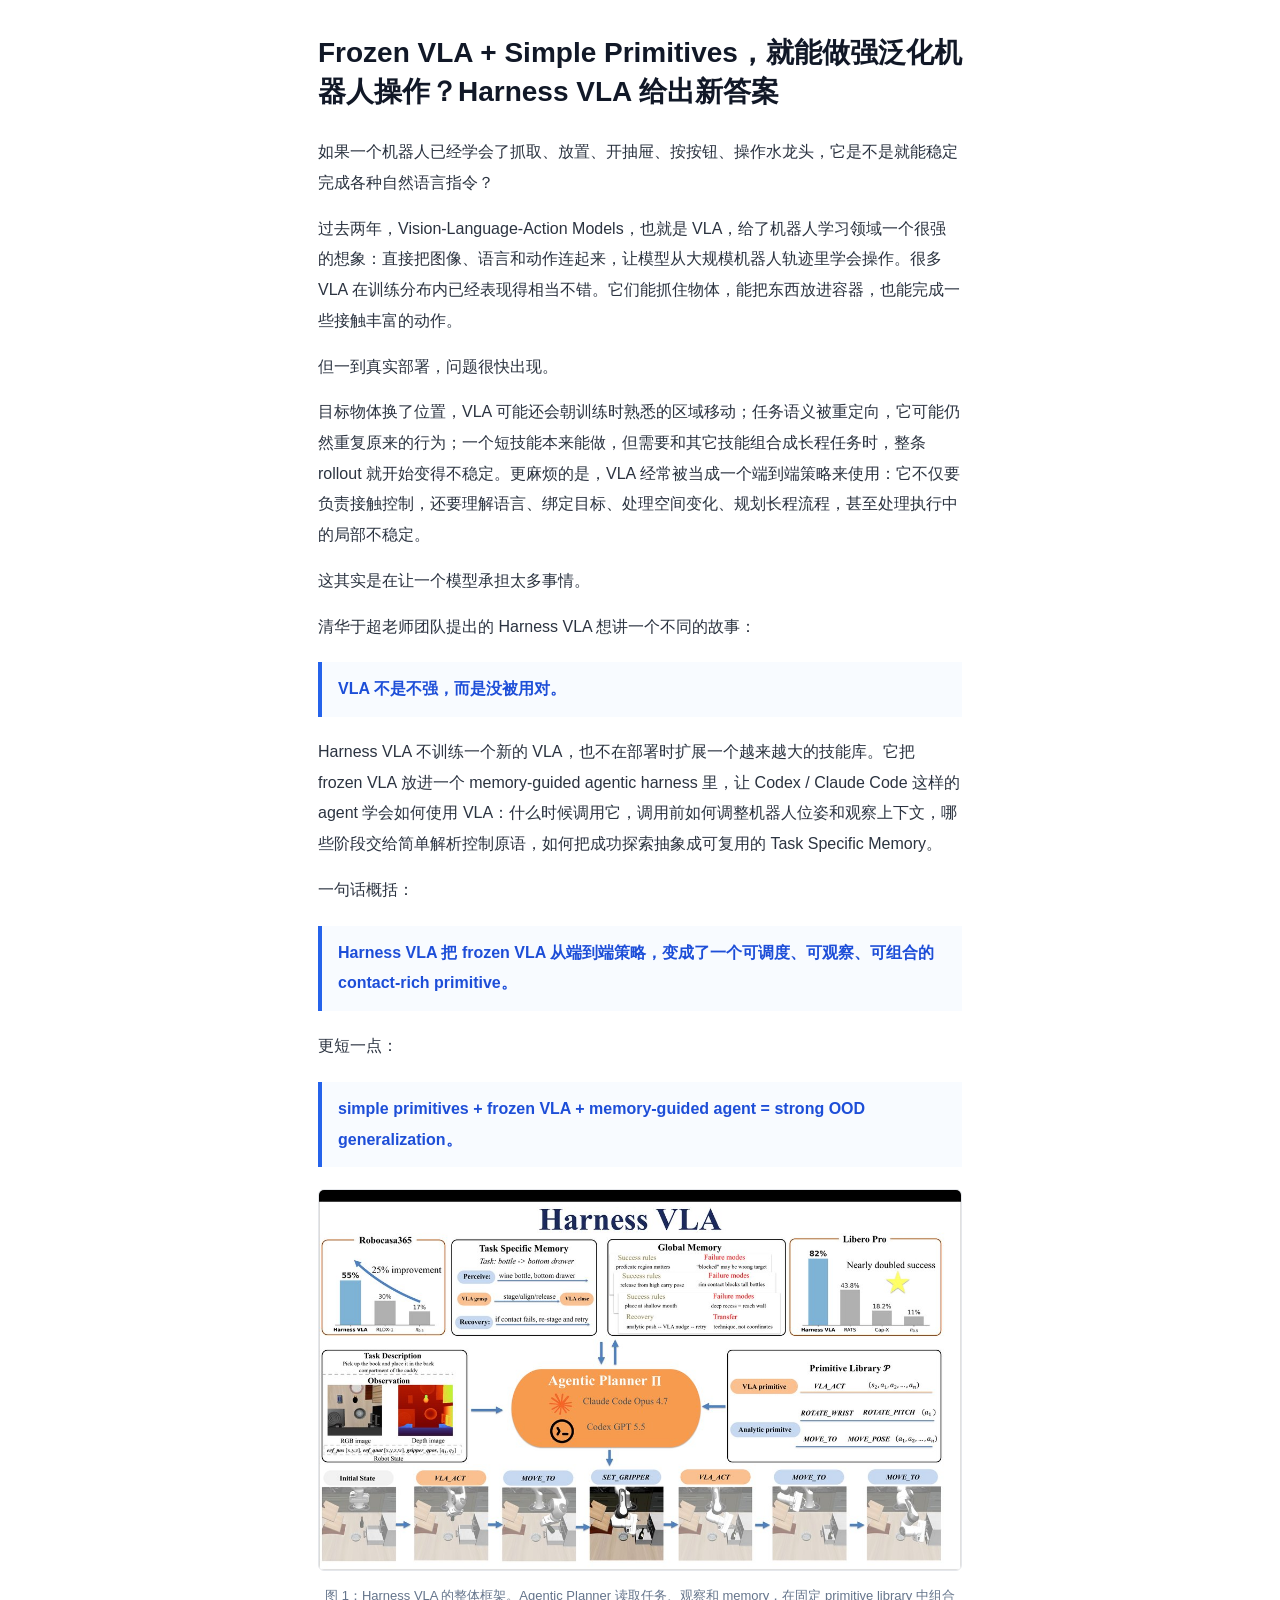
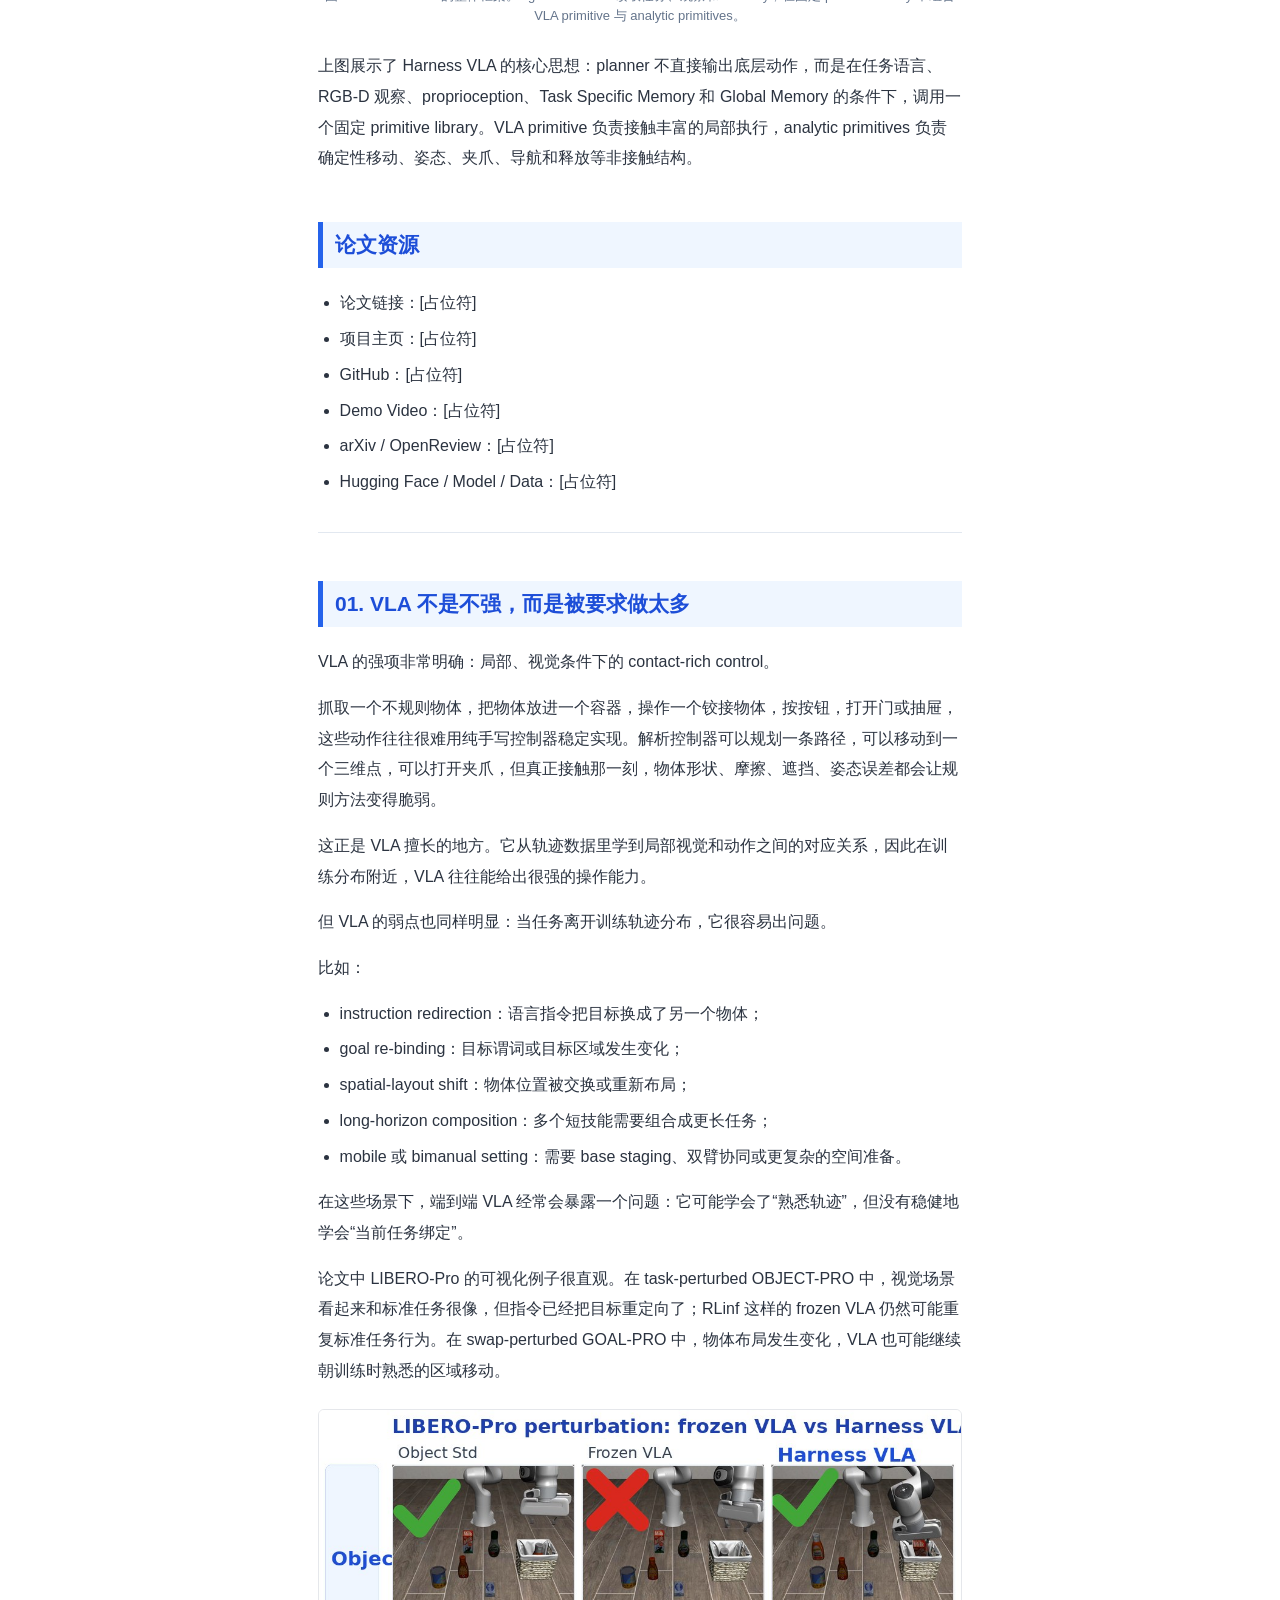
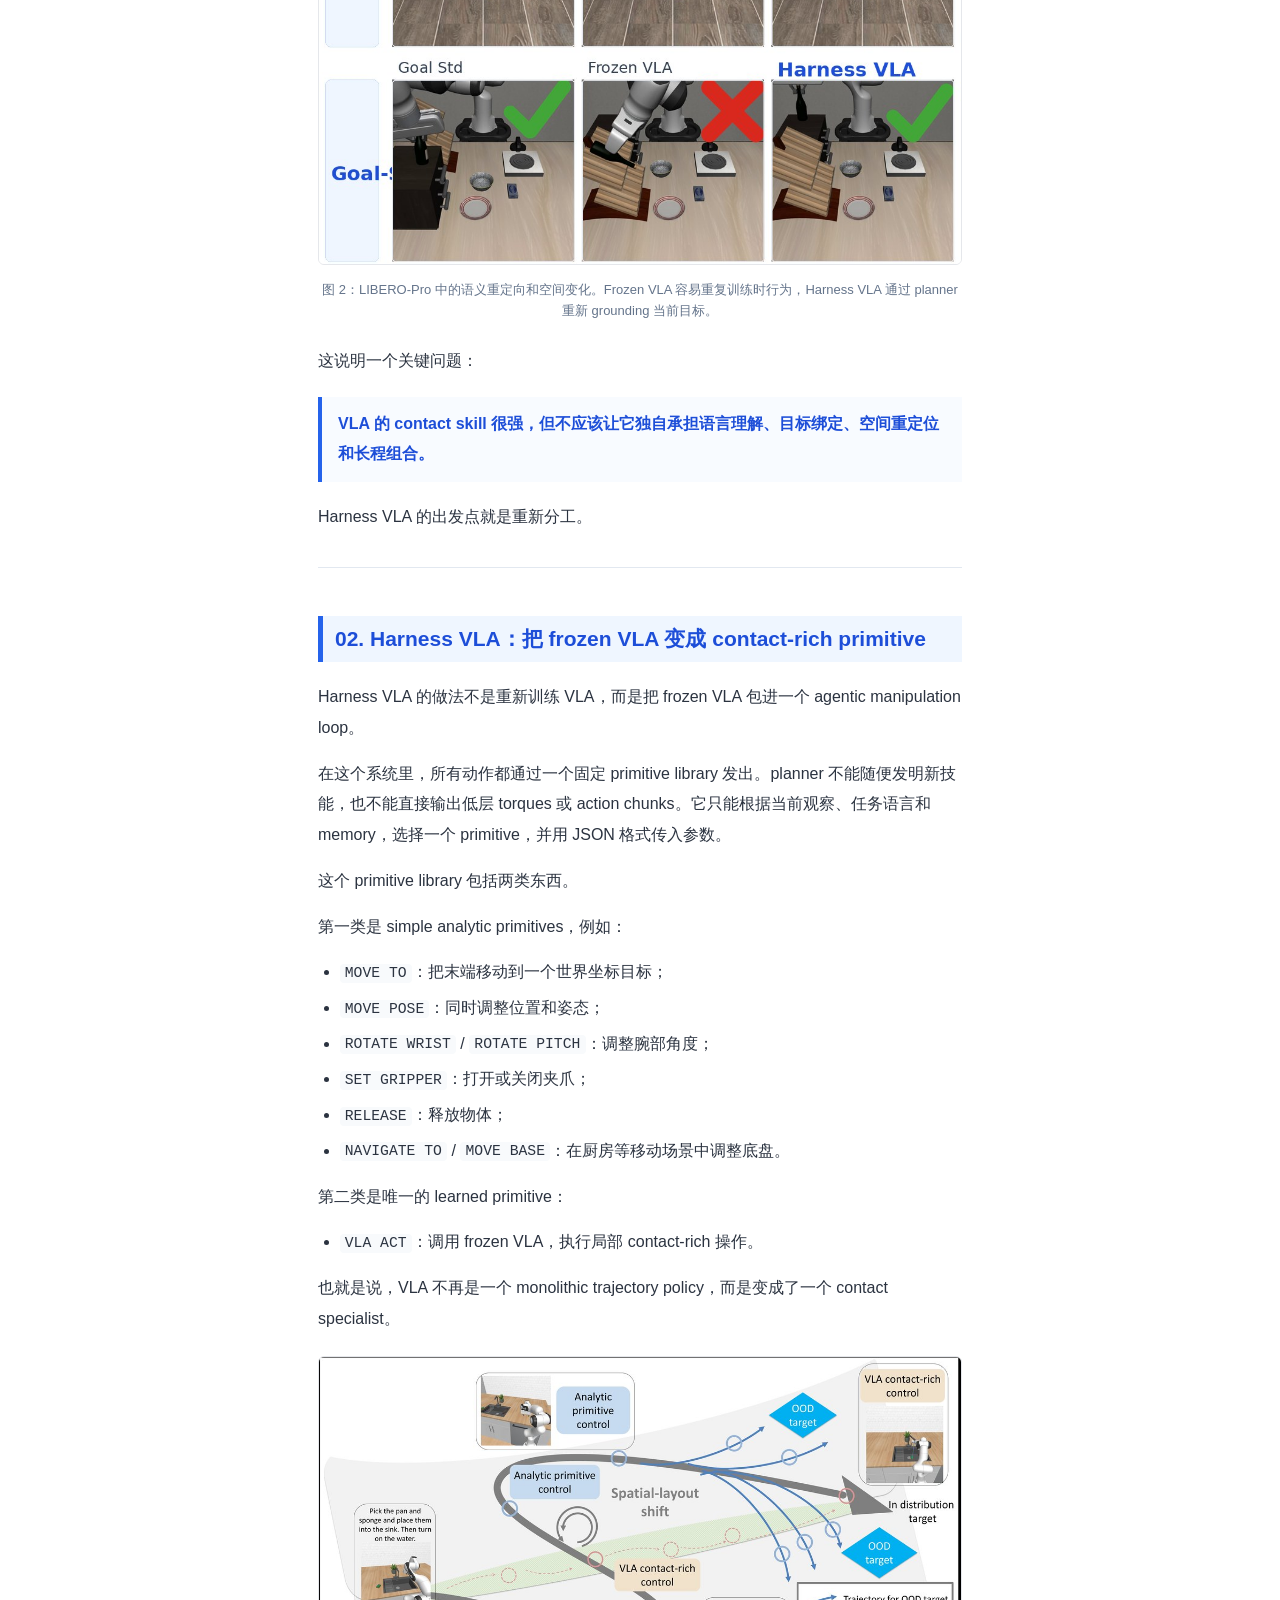
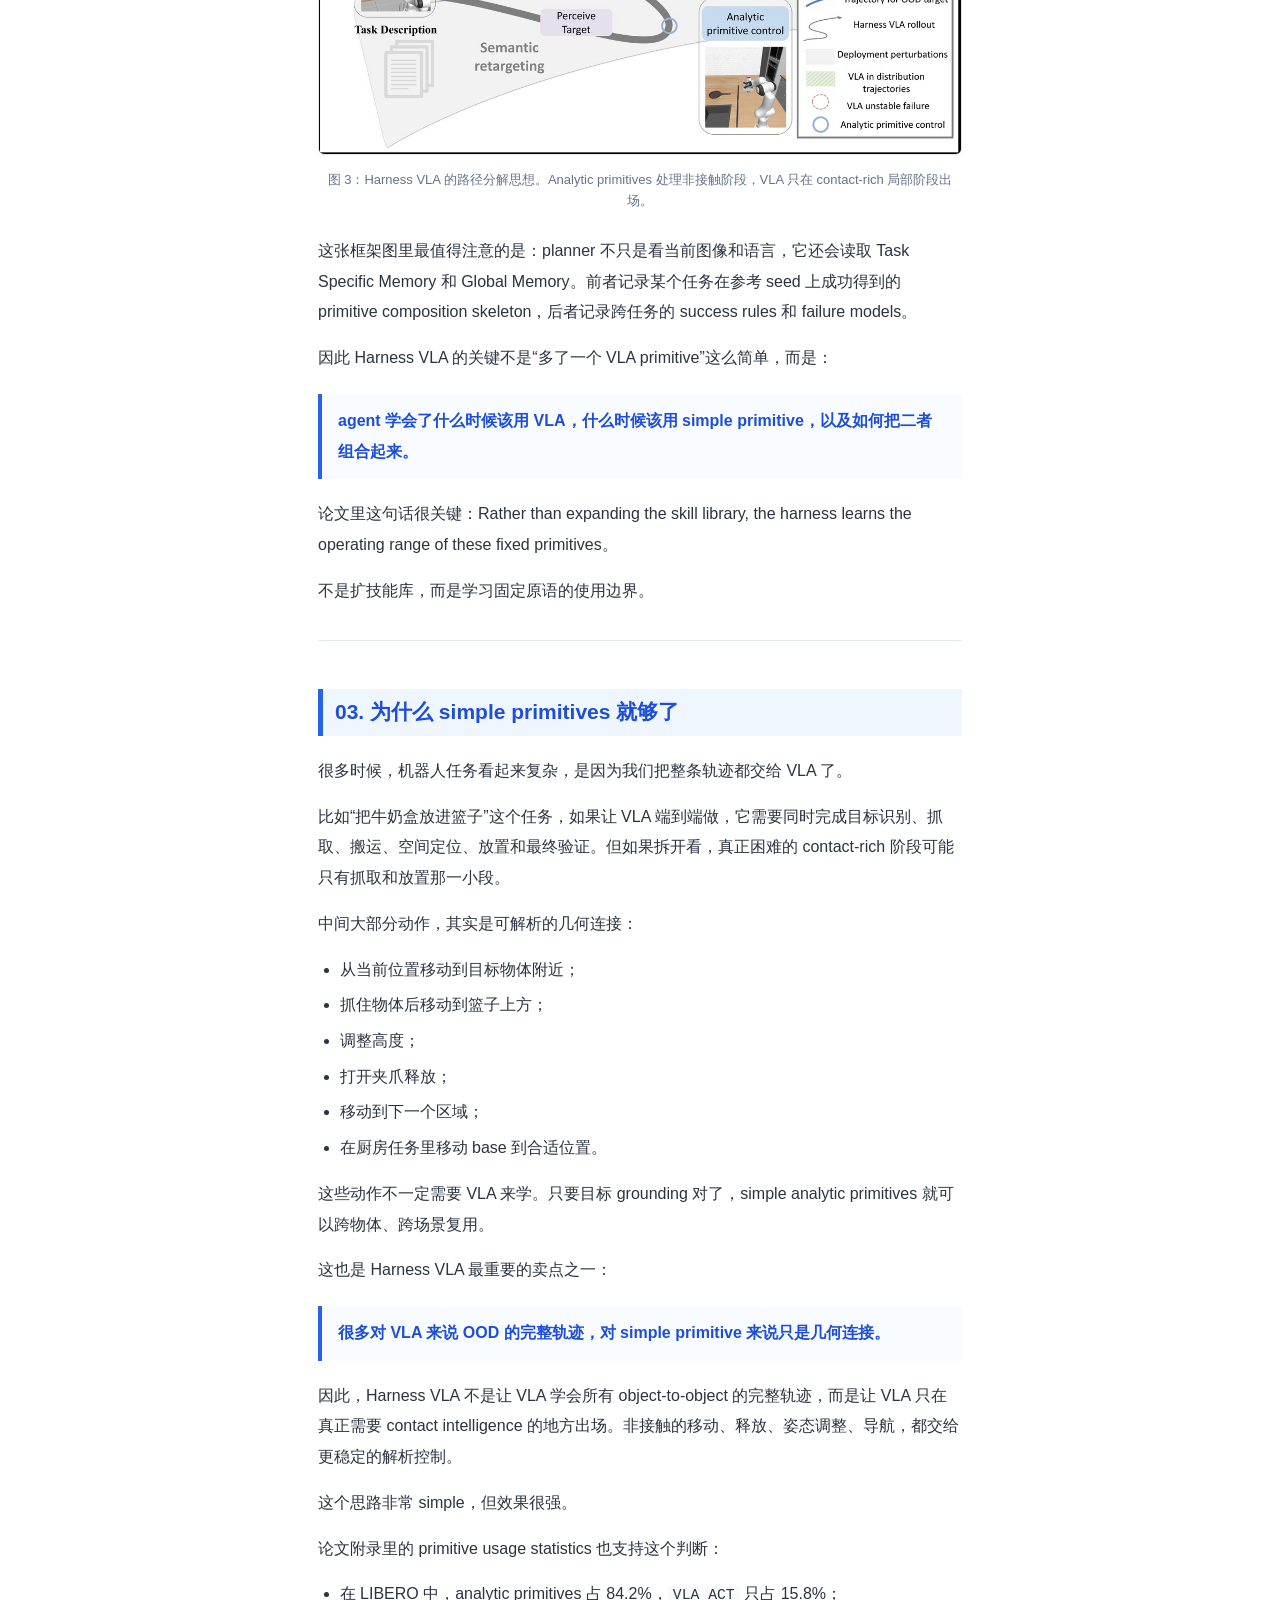
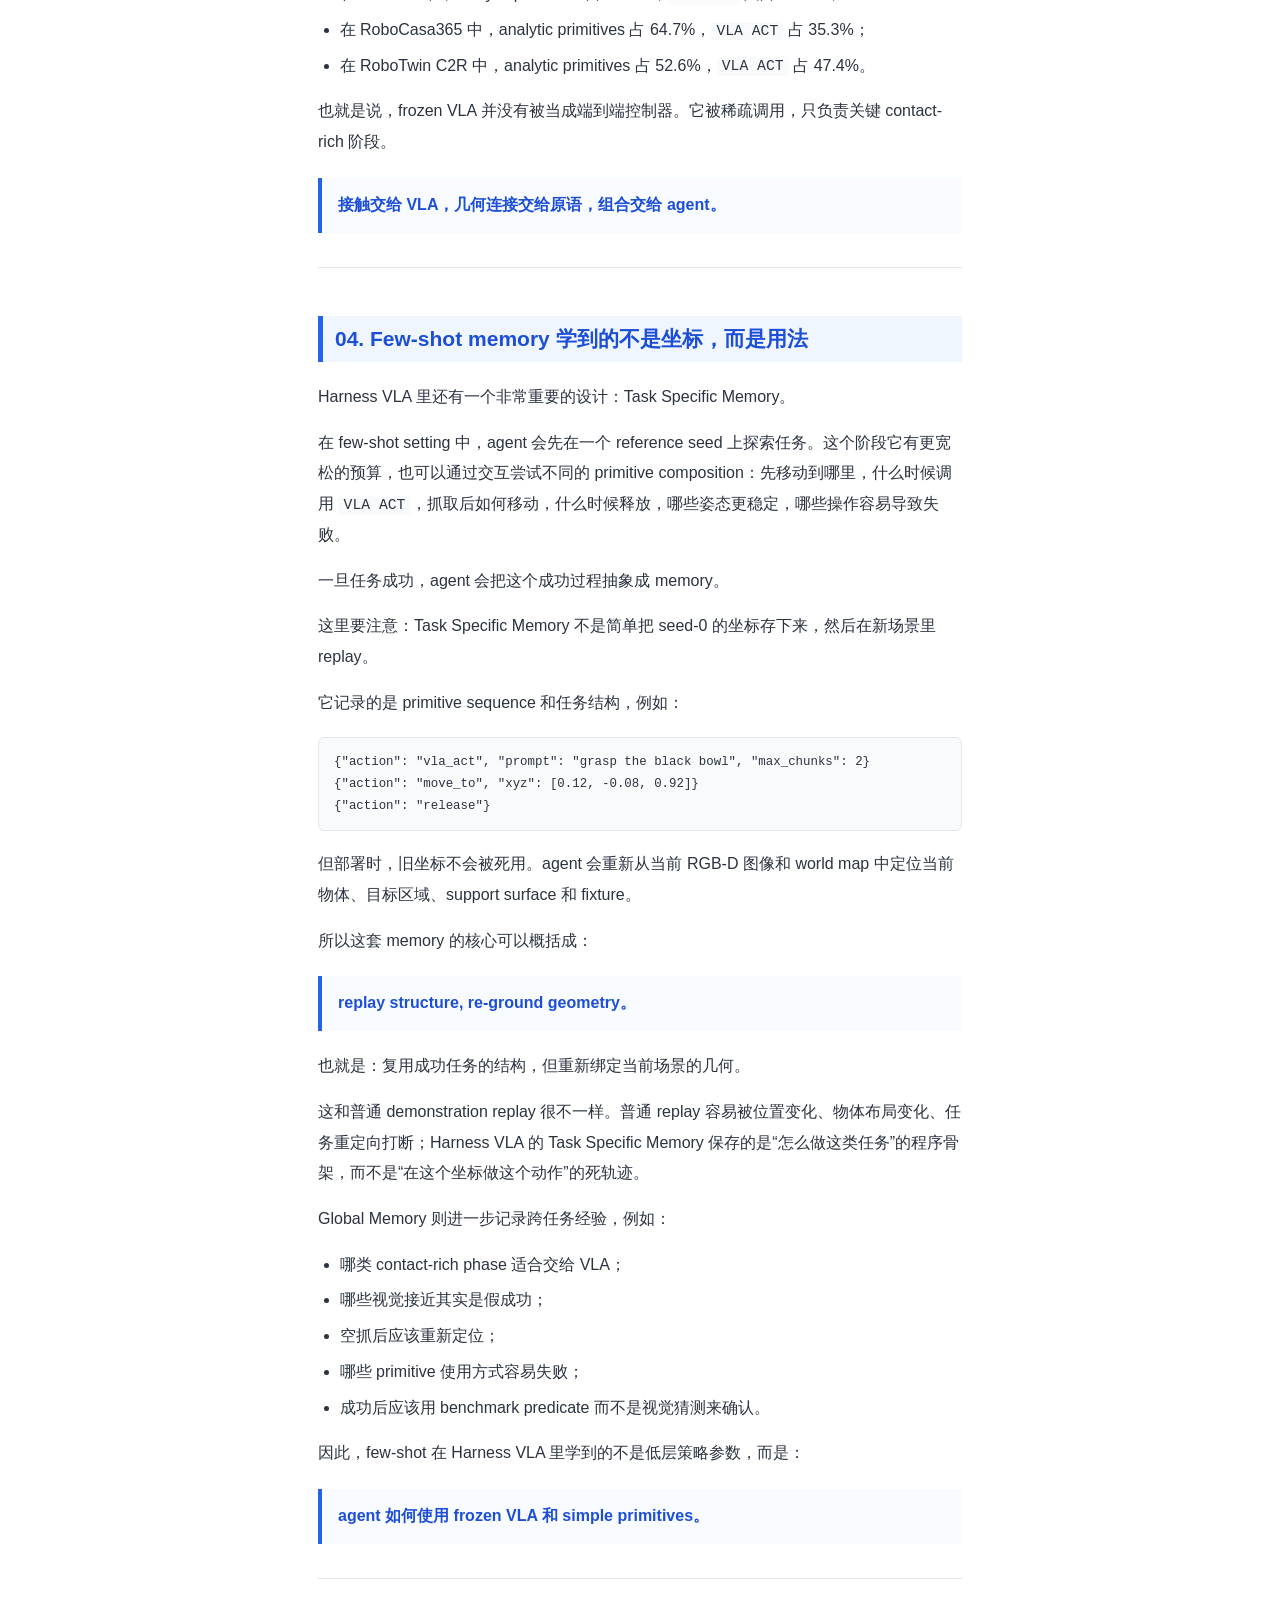
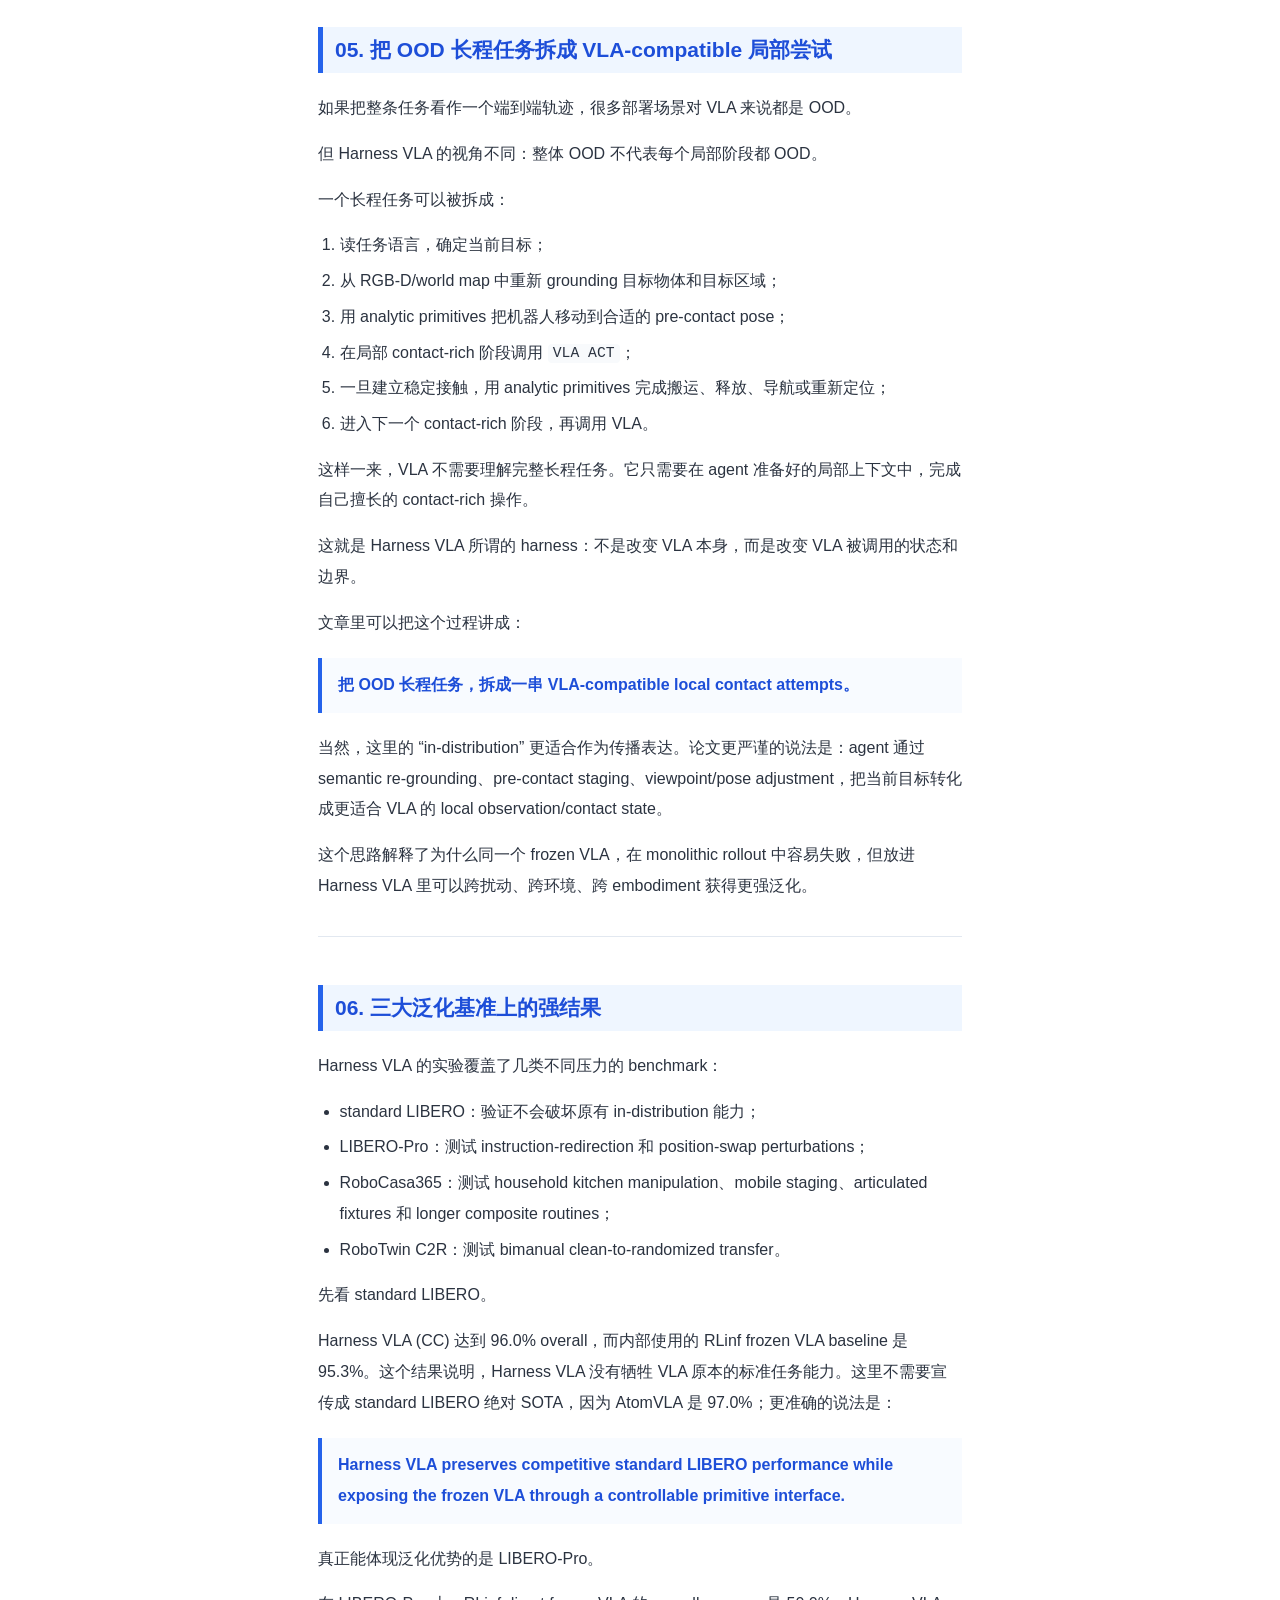
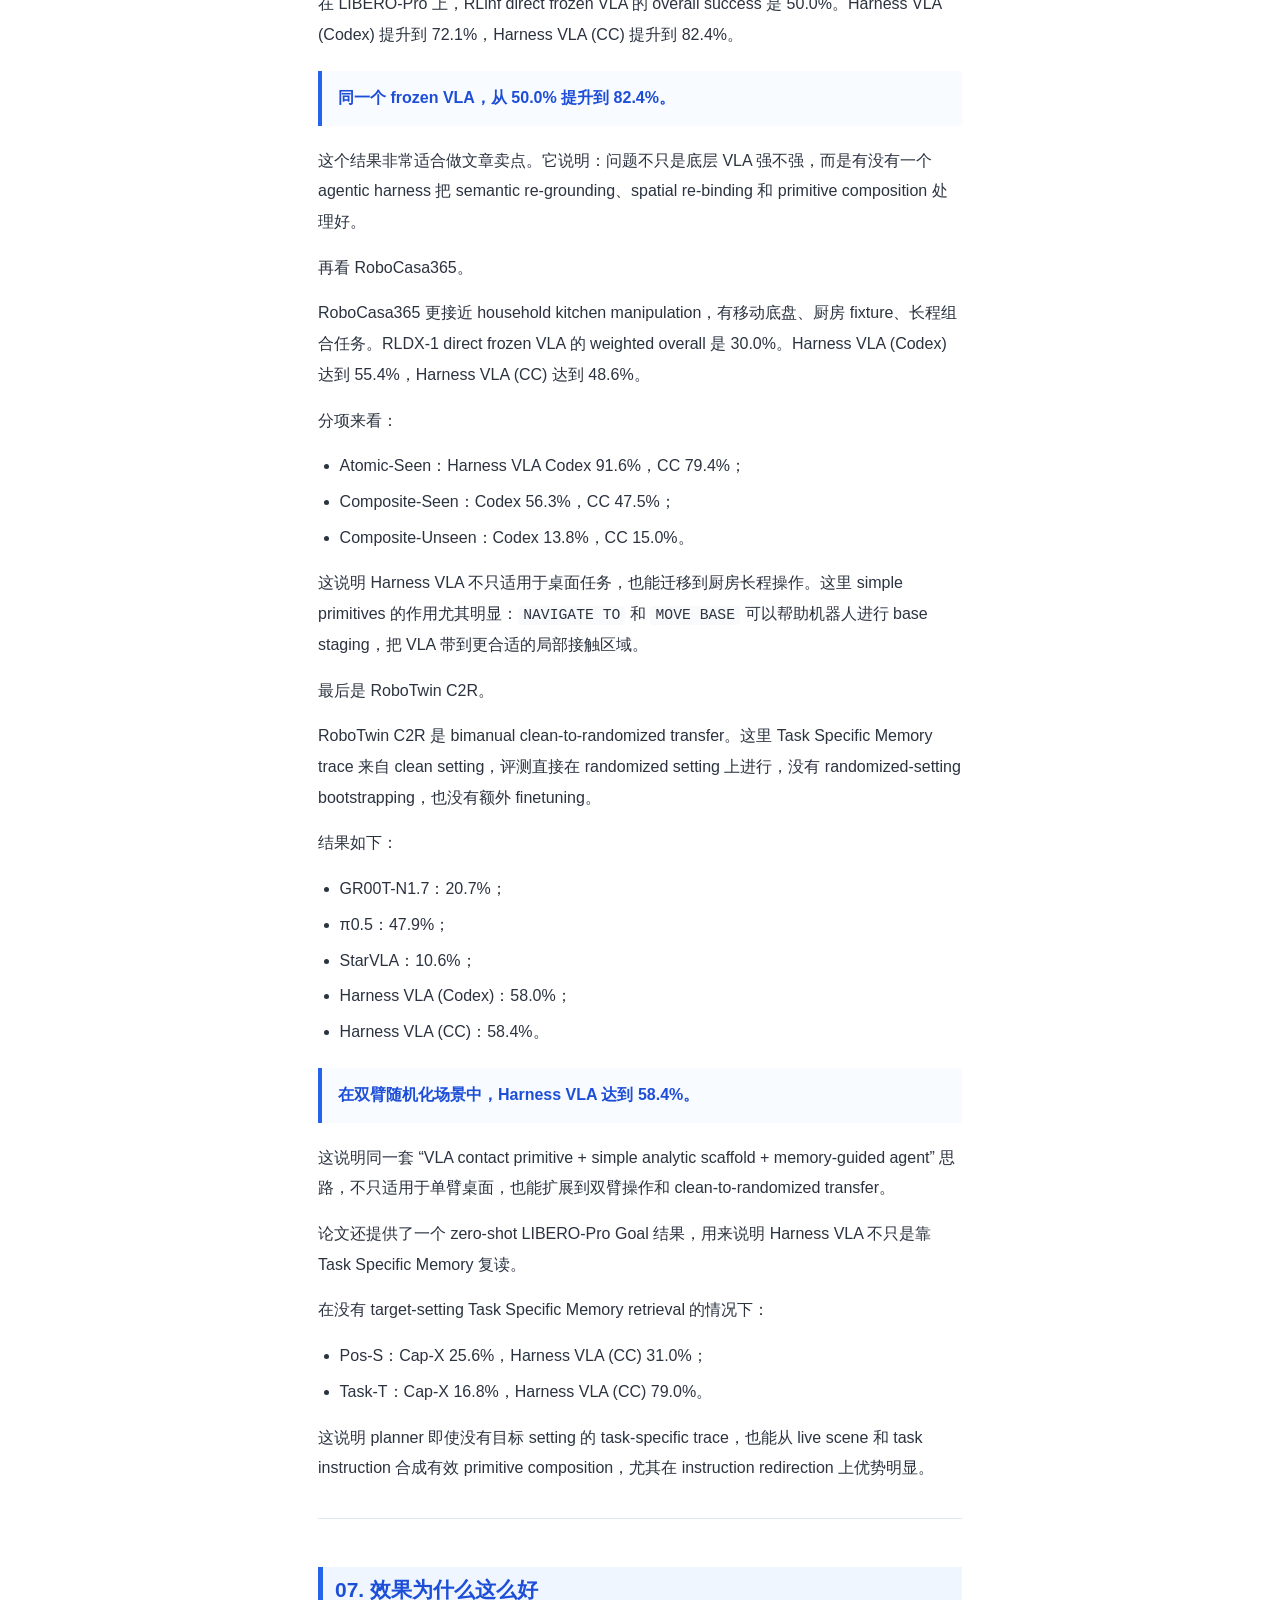
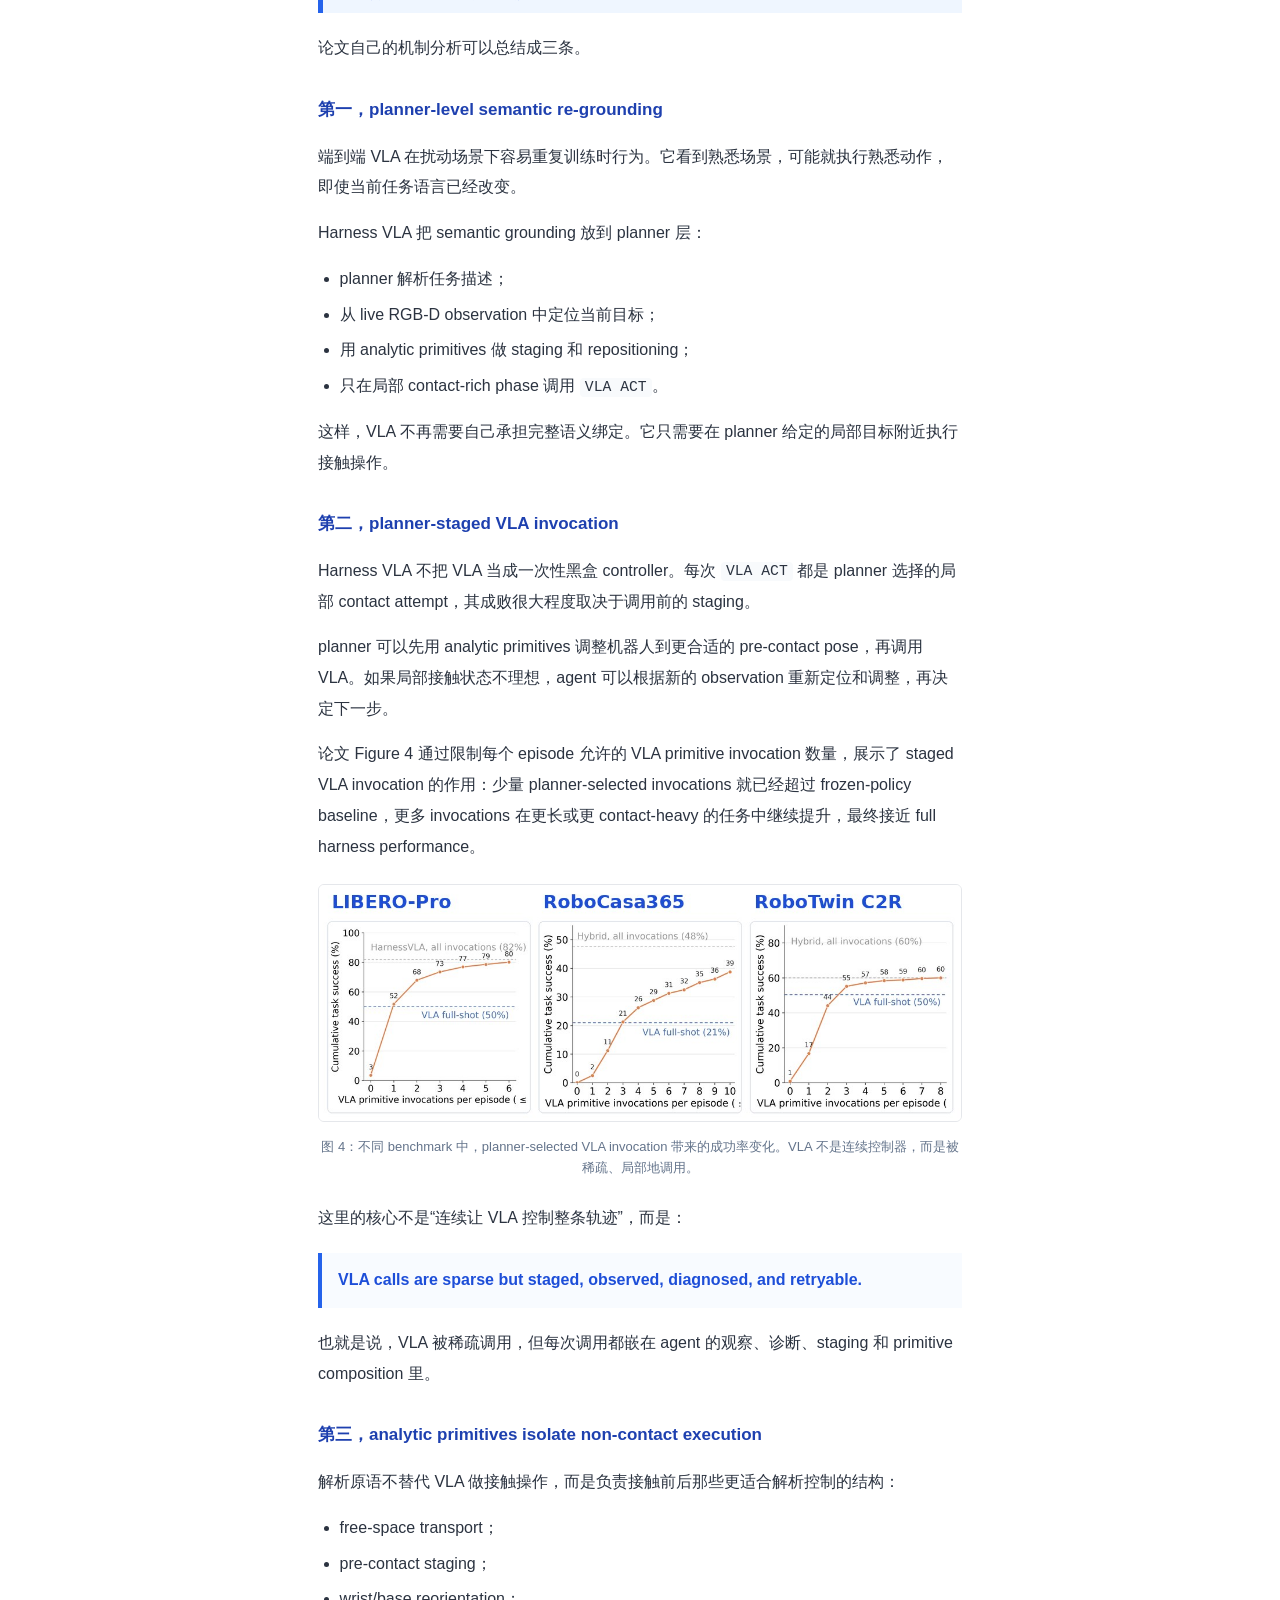
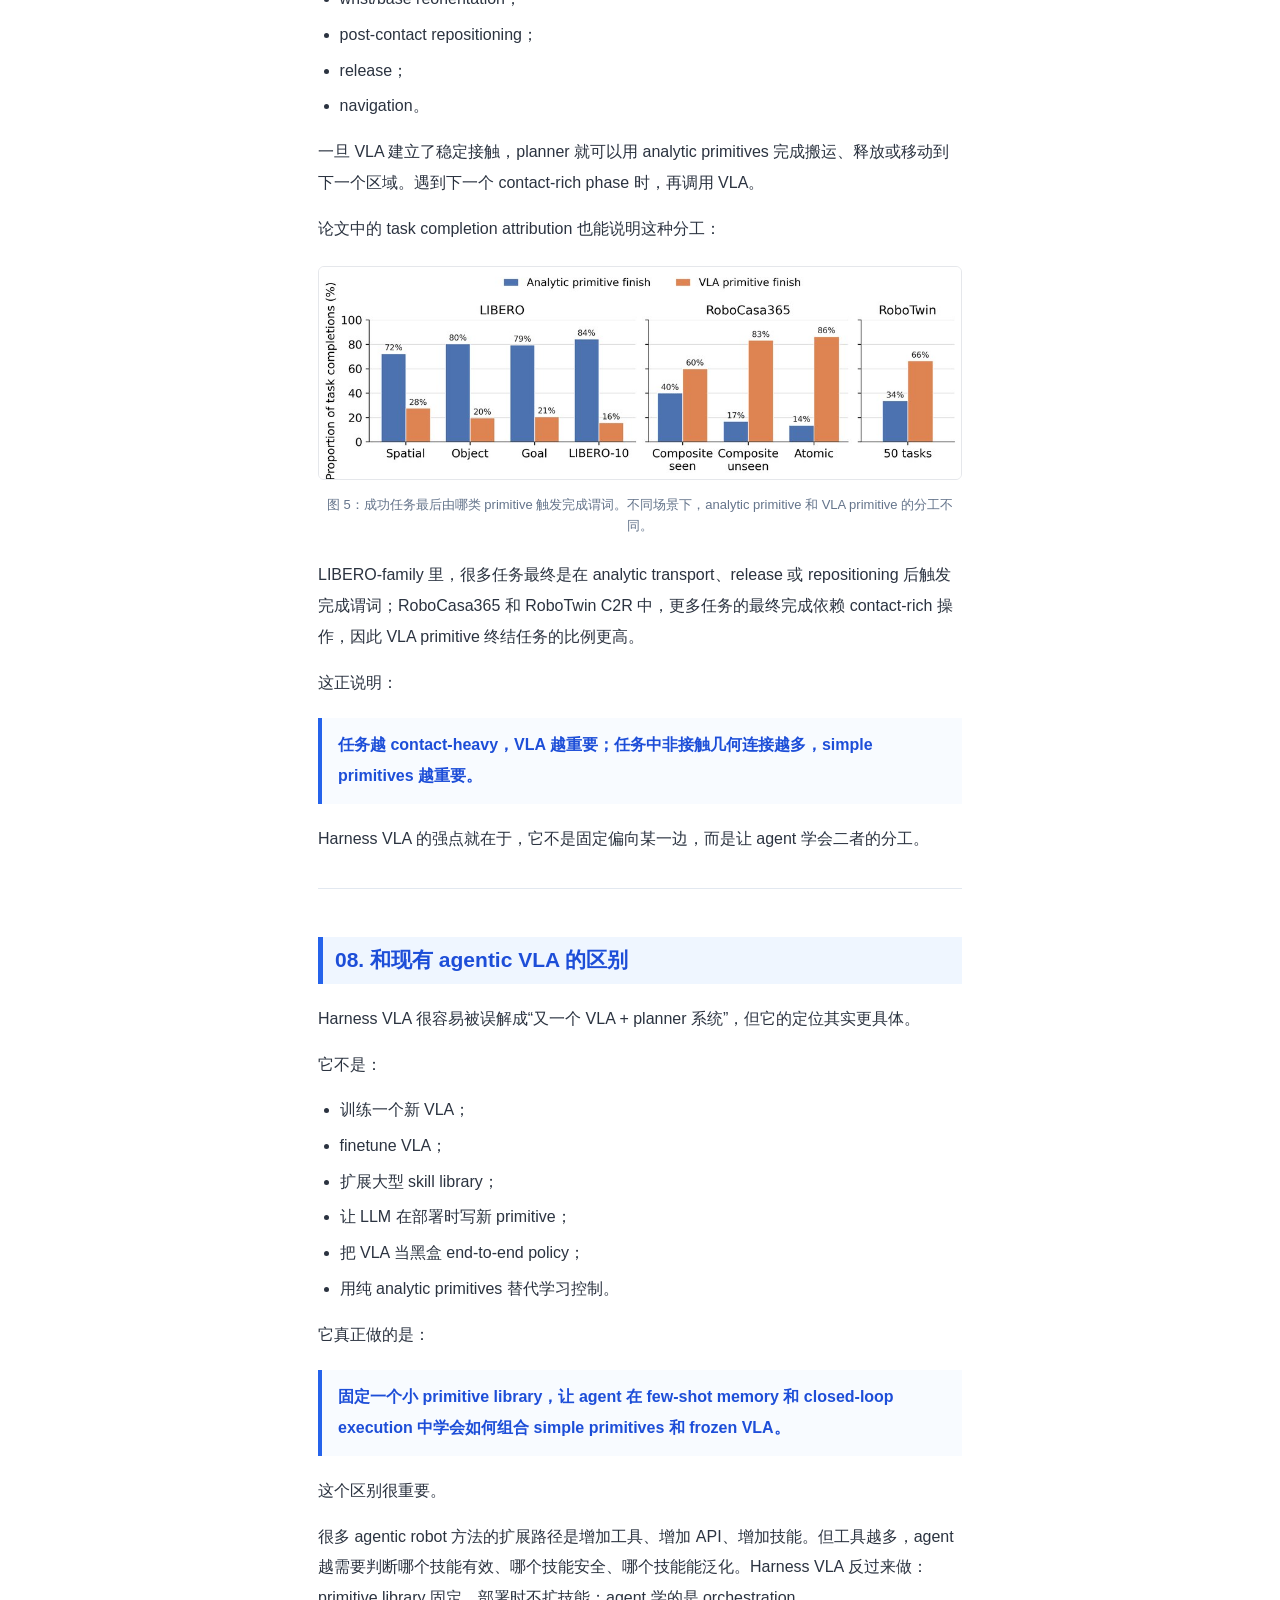
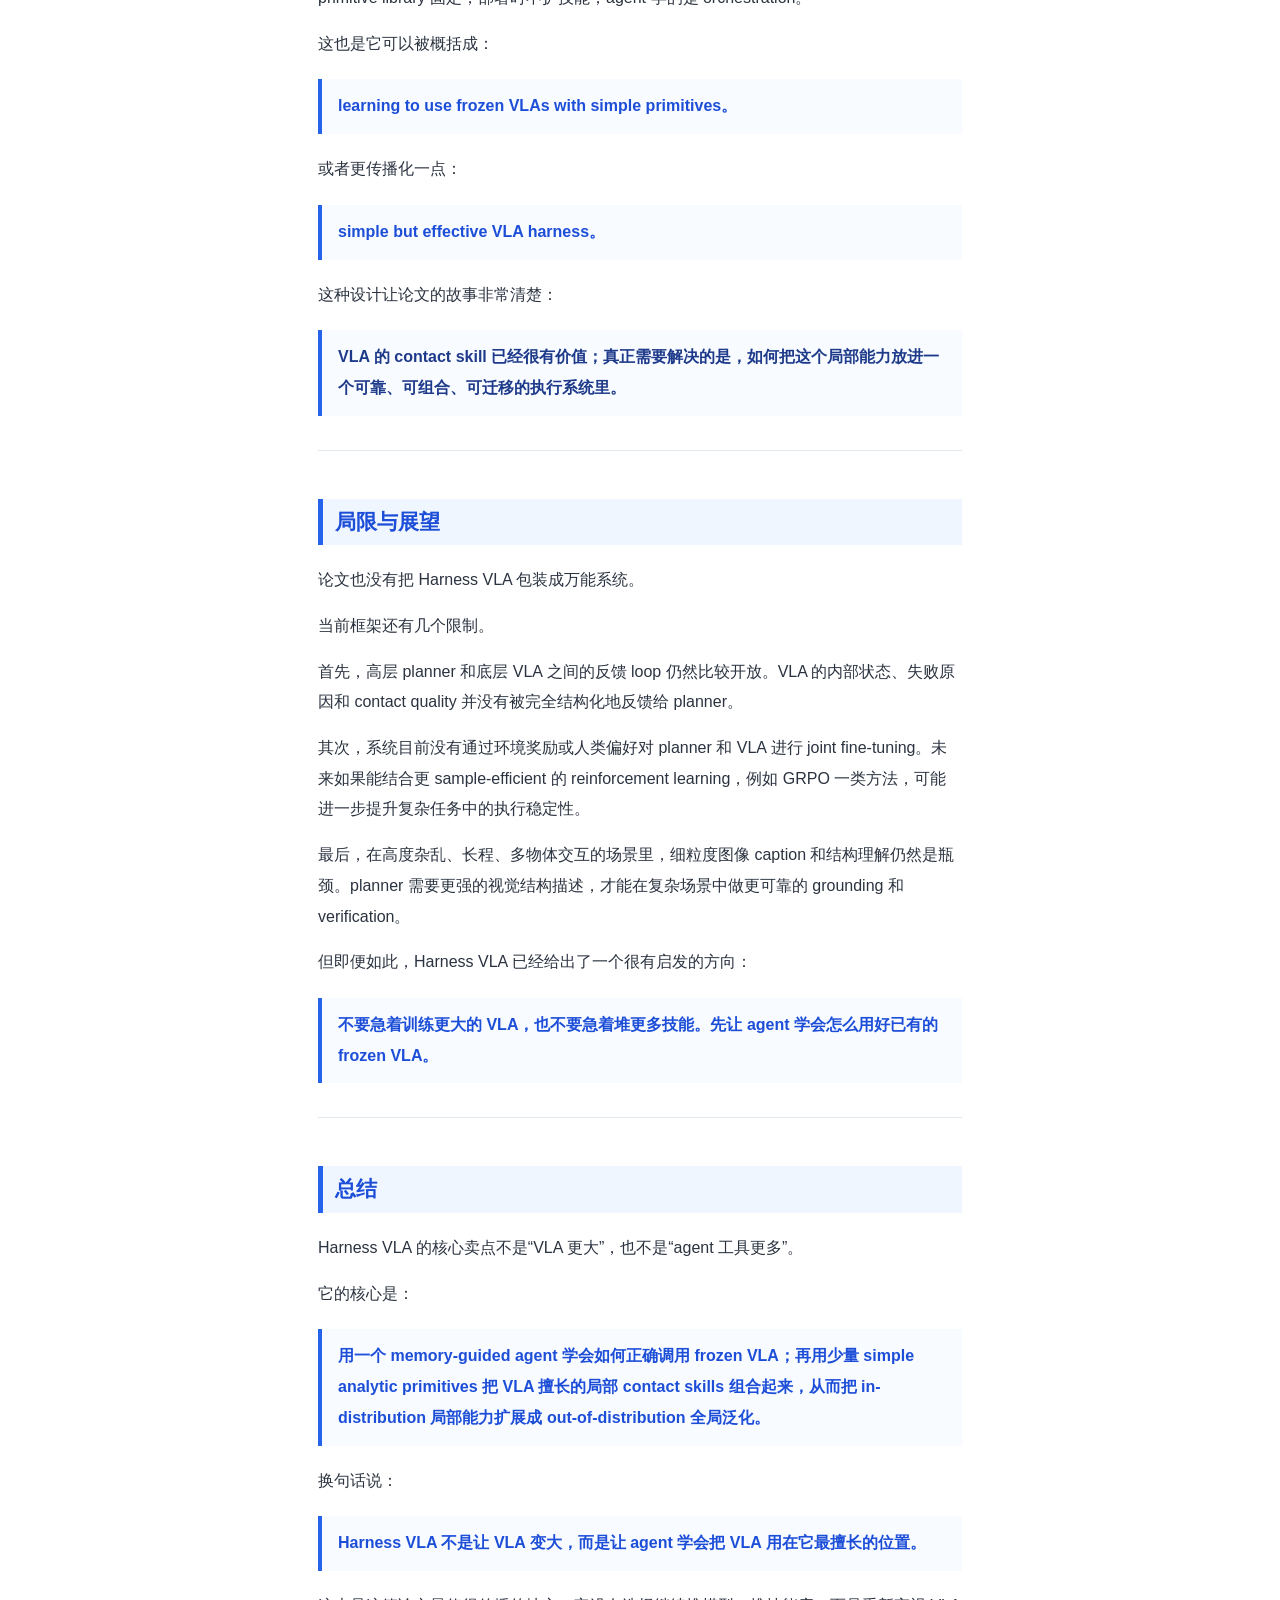
==== gongzhonghao.html @ b742c1ce "Use framework figure as primary promo image" ====
<!doctype html>
<html lang="zh-CN">
<head>
  <meta charset="utf-8">
  <meta name="viewport" content="width=device-width, initial-scale=1">
  <title>Frozen VLA + Simple Primitives，就能做强泛化机器人操作？Harness VLA 给出新答案</title>
  <style>
    :root {
      --text: #2b3340;
      --muted: #64748b;
      --blue: #2563eb;
      --blue-deep: #1d4ed8;
      --blue-soft: #eff6ff;
      --line: #dbeafe;
      --code-bg: #f8fafc;
    }
    html { background: #ffffff; }
    body {
      margin: 0;
      color: var(--text);
      font-family: -apple-system, BlinkMacSystemFont, "Segoe UI", "PingFang SC", "Hiragino Sans GB", "Microsoft YaHei", Arial, sans-serif;
      line-height: 1.92;
      letter-spacing: 0;
      background: #ffffff;
    }
    main { max-width: 680px; margin: 0 auto; padding: 34px 18px 62px; background: #fff; box-sizing: border-box; }
    h1 { font-size: 28px; line-height: 1.38; margin: 0 0 26px; color: #111827; font-weight: 800; }
    h2 { margin: 48px 0 20px; padding: 8px 12px; border-left: 5px solid var(--blue); background: var(--blue-soft); color: var(--blue-deep); font-size: 21px; line-height: 1.45; font-weight: 800; }
    h3 { margin: 30px 0 12px; color: #1e40af; font-size: 17px; font-weight: 800; }
    p { margin: 15px 0; font-size: 16px; }
    strong { color: var(--blue-deep); font-weight: 800; }
    blockquote { margin: 20px 0; padding: 12px 16px; border-left: 4px solid var(--blue); background: #f8fbff; color: #1e3a8a; font-weight: 650; }
    blockquote p { margin: 0; }
    ul, ol { padding-left: 1.35em; margin: 14px 0; }
    li { margin: 5px 0; }
    hr { border: none; border-top: 1px solid #e2e8f0; margin: 34px 0; }
    img { display: block; width: 100%; max-width: 100%; height: auto; margin: 22px auto 6px; border-radius: 6px; border: 1px solid #e5e7eb; box-sizing: border-box; }
    .fig-caption { margin: 4px auto 24px; color: var(--muted); font-size: 13px; line-height: 1.6; text-align: center; }
    pre { overflow-x: auto; margin: 18px 0; padding: 13px 15px; border: 1px solid #e2e8f0; border-radius: 6px; background: var(--code-bg); font-size: 13.5px; line-height: 1.65; }
    code { font-family: ui-monospace, SFMono-Regular, Menlo, Monaco, Consolas, "Liberation Mono", monospace; background: var(--code-bg); border-radius: 4px; padding: 0.1em 0.35em; font-size: 0.92em; }
    pre code { padding: 0; background: transparent; }
    a { color: var(--blue); text-decoration: none; }
    a:hover { text-decoration: underline; }
    @media (max-width: 640px) { main { padding: 26px 15px 52px; } h1 { font-size: 23px; } h2 { font-size: 18px; margin-top: 40px; } p { font-size: 15.5px; } }
  </style>
</head>
<body>
  <main>
<h1>Frozen VLA + Simple Primitives，就能做强泛化机器人操作？Harness VLA 给出新答案</h1>
<p>如果一个机器人已经学会了抓取、放置、开抽屉、按按钮、操作水龙头，它是不是就能稳定完成各种自然语言指令？</p>
<p>过去两年，Vision-Language-Action Models，也就是 VLA，给了机器人学习领域一个很强的想象：直接把图像、语言和动作连起来，让模型从大规模机器人轨迹里学会操作。很多 VLA 在训练分布内已经表现得相当不错。它们能抓住物体，能把东西放进容器，也能完成一些接触丰富的动作。</p>
<p>但一到真实部署，问题很快出现。</p>
<p>目标物体换了位置，VLA 可能还会朝训练时熟悉的区域移动；任务语义被重定向，它可能仍然重复原来的行为；一个短技能本来能做，但需要和其它技能组合成长程任务时，整条 rollout 就开始变得不稳定。更麻烦的是，VLA 经常被当成一个端到端策略来使用：它不仅要负责接触控制，还要理解语言、绑定目标、处理空间变化、规划长程流程，甚至处理执行中的局部不稳定。</p>
<p>这其实是在让一个模型承担太多事情。</p>
<p>清华于超老师团队提出的 Harness VLA 想讲一个不同的故事：</p>
<blockquote>
<p><strong>VLA 不是不强，而是没被用对。</strong></p>
</blockquote>
<p>Harness VLA 不训练一个新的 VLA，也不在部署时扩展一个越来越大的技能库。它把 frozen VLA 放进一个 memory-guided agentic harness 里，让 Codex / Claude Code 这样的 agent 学会如何使用 VLA：什么时候调用它，调用前如何调整机器人位姿和观察上下文，哪些阶段交给简单解析控制原语，如何把成功探索抽象成可复用的 Task Specific Memory。</p>
<p>一句话概括：</p>
<blockquote>
<p><strong>Harness VLA 把 frozen VLA 从端到端策略，变成了一个可调度、可观察、可组合的 contact-rich primitive。</strong></p>
</blockquote>
<p>更短一点：</p>
<blockquote>
<p><strong>simple primitives + frozen VLA + memory-guided agent = strong OOD generalization。</strong></p>
</blockquote>
<p><img alt="Harness VLA 框架总览图" src="wechat_assets/scheme_wechat.jpg" /></p>
<p class="fig-caption">图 1：Harness VLA 的整体框架。Agentic Planner 读取任务、观察和 memory，在固定 primitive library 中组合 VLA primitive 与 analytic primitives。</p>

<p>上图展示了 Harness VLA 的核心思想：planner 不直接输出底层动作，而是在任务语言、RGB-D 观察、proprioception、Task Specific Memory 和 Global Memory 的条件下，调用一个固定 primitive library。VLA primitive 负责接触丰富的局部执行，analytic primitives 负责确定性移动、姿态、夹爪、导航和释放等非接触结构。</p>
<h2>论文资源</h2>
<ul>
<li>论文链接：[占位符]</li>
<li>项目主页：[占位符]</li>
<li>GitHub：[占位符]</li>
<li>Demo Video：[占位符]</li>
<li>arXiv / OpenReview：[占位符]</li>
<li>Hugging Face / Model / Data：[占位符]</li>
</ul>
<hr />
<h2>01. VLA 不是不强，而是被要求做太多</h2>
<p>VLA 的强项非常明确：局部、视觉条件下的 contact-rich control。</p>
<p>抓取一个不规则物体，把物体放进一个容器，操作一个铰接物体，按按钮，打开门或抽屉，这些动作往往很难用纯手写控制器稳定实现。解析控制器可以规划一条路径，可以移动到一个三维点，可以打开夹爪，但真正接触那一刻，物体形状、摩擦、遮挡、姿态误差都会让规则方法变得脆弱。</p>
<p>这正是 VLA 擅长的地方。它从轨迹数据里学到局部视觉和动作之间的对应关系，因此在训练分布附近，VLA 往往能给出很强的操作能力。</p>
<p>但 VLA 的弱点也同样明显：当任务离开训练轨迹分布，它很容易出问题。</p>
<p>比如：</p>
<ul>
<li>instruction redirection：语言指令把目标换成了另一个物体；</li>
<li>goal re-binding：目标谓词或目标区域发生变化；</li>
<li>spatial-layout shift：物体位置被交换或重新布局；</li>
<li>long-horizon composition：多个短技能需要组合成更长任务；</li>
<li>mobile 或 bimanual setting：需要 base staging、双臂协同或更复杂的空间准备。</li>
</ul>
<p>在这些场景下，端到端 VLA 经常会暴露一个问题：它可能学会了“熟悉轨迹”，但没有稳健地学会“当前任务绑定”。</p>
<p>论文中 LIBERO-Pro 的可视化例子很直观。在 task-perturbed OBJECT-PRO 中，视觉场景看起来和标准任务很像，但指令已经把目标重定向了；RLinf 这样的 frozen VLA 仍然可能重复标准任务行为。在 swap-perturbed GOAL-PRO 中，物体布局发生变化，VLA 也可能继续朝训练时熟悉的区域移动。</p>
<p><img alt="LIBERO-Pro 扰动对比：frozen VLA vs Harness VLA" src="wechat_assets/libero_pro_comparison_wechat.jpg" /></p>
<p class="fig-caption">图 2：LIBERO-Pro 中的语义重定向和空间变化。Frozen VLA 容易重复训练时行为，Harness VLA 通过 planner 重新 grounding 当前目标。</p>

<p>这说明一个关键问题：</p>
<blockquote>
<p><strong>VLA 的 contact skill 很强，但不应该让它独自承担语言理解、目标绑定、空间重定位和长程组合。</strong></p>
</blockquote>
<p>Harness VLA 的出发点就是重新分工。</p>
<hr />
<h2>02. Harness VLA：把 frozen VLA 变成 contact-rich primitive</h2>
<p>Harness VLA 的做法不是重新训练 VLA，而是把 frozen VLA 包进一个 agentic manipulation loop。</p>
<p>在这个系统里，所有动作都通过一个固定 primitive library 发出。planner 不能随便发明新技能，也不能直接输出低层 torques 或 action chunks。它只能根据当前观察、任务语言和 memory，选择一个 primitive，并用 JSON 格式传入参数。</p>
<p>这个 primitive library 包括两类东西。</p>
<p>第一类是 simple analytic primitives，例如：</p>
<ul>
<li><code>MOVE TO</code>：把末端移动到一个世界坐标目标；</li>
<li><code>MOVE POSE</code>：同时调整位置和姿态；</li>
<li><code>ROTATE WRIST</code> / <code>ROTATE PITCH</code>：调整腕部角度；</li>
<li><code>SET GRIPPER</code>：打开或关闭夹爪；</li>
<li><code>RELEASE</code>：释放物体；</li>
<li><code>NAVIGATE TO</code> / <code>MOVE BASE</code>：在厨房等移动场景中调整底盘。</li>
</ul>
<p>第二类是唯一的 learned primitive：</p>
<ul>
<li><code>VLA ACT</code>：调用 frozen VLA，执行局部 contact-rich 操作。</li>
</ul>
<p>也就是说，VLA 不再是一个 monolithic trajectory policy，而是变成了一个 contact specialist。</p>
<p><img alt="Harness VLA 路径分解示意图" src="wechat_assets/abstract_figure_wechat.jpg" /></p>
<p class="fig-caption">图 3：Harness VLA 的路径分解思想。Analytic primitives 处理非接触阶段，VLA 只在 contact-rich 局部阶段出场。</p>

<p>这张框架图里最值得注意的是：planner 不只是看当前图像和语言，它还会读取 Task Specific Memory 和 Global Memory。前者记录某个任务在参考 seed 上成功得到的 primitive composition skeleton，后者记录跨任务的 success rules 和 failure models。</p>
<p>因此 Harness VLA 的关键不是“多了一个 VLA primitive”这么简单，而是：</p>
<blockquote>
<p><strong>agent 学会了什么时候该用 VLA，什么时候该用 simple primitive，以及如何把二者组合起来。</strong></p>
</blockquote>
<p>论文里这句话很关键：Rather than expanding the skill library, the harness learns the operating range of these fixed primitives。</p>
<p>不是扩技能库，而是学习固定原语的使用边界。</p>
<hr />
<h2>03. 为什么 simple primitives 就够了</h2>
<p>很多时候，机器人任务看起来复杂，是因为我们把整条轨迹都交给 VLA 了。</p>
<p>比如“把牛奶盒放进篮子”这个任务，如果让 VLA 端到端做，它需要同时完成目标识别、抓取、搬运、空间定位、放置和最终验证。但如果拆开看，真正困难的 contact-rich 阶段可能只有抓取和放置那一小段。</p>
<p>中间大部分动作，其实是可解析的几何连接：</p>
<ul>
<li>从当前位置移动到目标物体附近；</li>
<li>抓住物体后移动到篮子上方；</li>
<li>调整高度；</li>
<li>打开夹爪释放；</li>
<li>移动到下一个区域；</li>
<li>在厨房任务里移动 base 到合适位置。</li>
</ul>
<p>这些动作不一定需要 VLA 来学。只要目标 grounding 对了，simple analytic primitives 就可以跨物体、跨场景复用。</p>
<p>这也是 Harness VLA 最重要的卖点之一：</p>
<blockquote>
<p><strong>很多对 VLA 来说 OOD 的完整轨迹，对 simple primitive 来说只是几何连接。</strong></p>
</blockquote>
<p>因此，Harness VLA 不是让 VLA 学会所有 object-to-object 的完整轨迹，而是让 VLA 只在真正需要 contact intelligence 的地方出场。非接触的移动、释放、姿态调整、导航，都交给更稳定的解析控制。</p>
<p>这个思路非常 simple，但效果很强。</p>
<p>论文附录里的 primitive usage statistics 也支持这个判断：</p>
<ul>
<li>在 LIBERO 中，analytic primitives 占 84.2%，<code>VLA ACT</code> 只占 15.8%；</li>
<li>在 RoboCasa365 中，analytic primitives 占 64.7%，<code>VLA ACT</code> 占 35.3%；</li>
<li>在 RoboTwin C2R 中，analytic primitives 占 52.6%，<code>VLA ACT</code> 占 47.4%。</li>
</ul>
<p>也就是说，frozen VLA 并没有被当成端到端控制器。它被稀疏调用，只负责关键 contact-rich 阶段。</p>
<blockquote>
<p><strong>接触交给 VLA，几何连接交给原语，组合交给 agent。</strong></p>
</blockquote>
<hr />
<h2>04. Few-shot memory 学到的不是坐标，而是用法</h2>
<p>Harness VLA 里还有一个非常重要的设计：Task Specific Memory。</p>
<p>在 few-shot setting 中，agent 会先在一个 reference seed 上探索任务。这个阶段它有更宽松的预算，也可以通过交互尝试不同的 primitive composition：先移动到哪里，什么时候调用 <code>VLA ACT</code>，抓取后如何移动，什么时候释放，哪些姿态更稳定，哪些操作容易导致失败。</p>
<p>一旦任务成功，agent 会把这个成功过程抽象成 memory。</p>
<p>这里要注意：Task Specific Memory 不是简单把 seed-0 的坐标存下来，然后在新场景里 replay。</p>
<p>它记录的是 primitive sequence 和任务结构，例如：</p>
<pre><code class="language-json">{&quot;action&quot;: &quot;vla_act&quot;, &quot;prompt&quot;: &quot;grasp the black bowl&quot;, &quot;max_chunks&quot;: 2}
{&quot;action&quot;: &quot;move_to&quot;, &quot;xyz&quot;: [0.12, -0.08, 0.92]}
{&quot;action&quot;: &quot;release&quot;}
</code></pre>
<p>但部署时，旧坐标不会被死用。agent 会重新从当前 RGB-D 图像和 world map 中定位当前物体、目标区域、support surface 和 fixture。</p>
<p>所以这套 memory 的核心可以概括成：</p>
<blockquote>
<p><strong>replay structure, re-ground geometry。</strong></p>
</blockquote>
<p>也就是：复用成功任务的结构，但重新绑定当前场景的几何。</p>
<p>这和普通 demonstration replay 很不一样。普通 replay 容易被位置变化、物体布局变化、任务重定向打断；Harness VLA 的 Task Specific Memory 保存的是“怎么做这类任务”的程序骨架，而不是“在这个坐标做这个动作”的死轨迹。</p>
<p>Global Memory 则进一步记录跨任务经验，例如：</p>
<ul>
<li>哪类 contact-rich phase 适合交给 VLA；</li>
<li>哪些视觉接近其实是假成功；</li>
<li>空抓后应该重新定位；</li>
<li>哪些 primitive 使用方式容易失败；</li>
<li>成功后应该用 benchmark predicate 而不是视觉猜测来确认。</li>
</ul>
<p>因此，few-shot 在 Harness VLA 里学到的不是低层策略参数，而是：</p>
<blockquote>
<p><strong>agent 如何使用 frozen VLA 和 simple primitives。</strong></p>
</blockquote>
<hr />
<h2>05. 把 OOD 长程任务拆成 VLA-compatible 局部尝试</h2>
<p>如果把整条任务看作一个端到端轨迹，很多部署场景对 VLA 来说都是 OOD。</p>
<p>但 Harness VLA 的视角不同：整体 OOD 不代表每个局部阶段都 OOD。</p>
<p>一个长程任务可以被拆成：</p>
<ol>
<li>读任务语言，确定当前目标；</li>
<li>从 RGB-D/world map 中重新 grounding 目标物体和目标区域；</li>
<li>用 analytic primitives 把机器人移动到合适的 pre-contact pose；</li>
<li>在局部 contact-rich 阶段调用 <code>VLA ACT</code>；</li>
<li>一旦建立稳定接触，用 analytic primitives 完成搬运、释放、导航或重新定位；</li>
<li>进入下一个 contact-rich 阶段，再调用 VLA。</li>
</ol>
<p>这样一来，VLA 不需要理解完整长程任务。它只需要在 agent 准备好的局部上下文中，完成自己擅长的 contact-rich 操作。</p>
<p>这就是 Harness VLA 所谓的 harness：不是改变 VLA 本身，而是改变 VLA 被调用的状态和边界。</p>
<p>文章里可以把这个过程讲成：</p>
<blockquote>
<p><strong>把 OOD 长程任务，拆成一串 VLA-compatible local contact attempts。</strong></p>
</blockquote>
<p>当然，这里的 “in-distribution” 更适合作为传播表达。论文更严谨的说法是：agent 通过 semantic re-grounding、pre-contact staging、viewpoint/pose adjustment，把当前目标转化成更适合 VLA 的 local observation/contact state。</p>
<p>这个思路解释了为什么同一个 frozen VLA，在 monolithic rollout 中容易失败，但放进 Harness VLA 里可以跨扰动、跨环境、跨 embodiment 获得更强泛化。</p>
<hr />
<h2>06. 三大泛化基准上的强结果</h2>
<p>Harness VLA 的实验覆盖了几类不同压力的 benchmark：</p>
<ul>
<li>standard LIBERO：验证不会破坏原有 in-distribution 能力；</li>
<li>LIBERO-Pro：测试 instruction-redirection 和 position-swap perturbations；</li>
<li>RoboCasa365：测试 household kitchen manipulation、mobile staging、articulated fixtures 和 longer composite routines；</li>
<li>RoboTwin C2R：测试 bimanual clean-to-randomized transfer。</li>
</ul>
<p>先看 standard LIBERO。</p>
<p>Harness VLA (CC) 达到 96.0% overall，而内部使用的 RLinf frozen VLA baseline 是 95.3%。这个结果说明，Harness VLA 没有牺牲 VLA 原本的标准任务能力。这里不需要宣传成 standard LIBERO 绝对 SOTA，因为 AtomVLA 是 97.0%；更准确的说法是：</p>
<blockquote>
<p><strong>Harness VLA preserves competitive standard LIBERO performance while exposing the frozen VLA through a controllable primitive interface.</strong></p>
</blockquote>
<p>真正能体现泛化优势的是 LIBERO-Pro。</p>
<p>在 LIBERO-Pro 上，RLinf direct frozen VLA 的 overall success 是 50.0%。Harness VLA (Codex) 提升到 72.1%，Harness VLA (CC) 提升到 82.4%。</p>
<blockquote>
<p><strong>同一个 frozen VLA，从 50.0% 提升到 82.4%。</strong></p>
</blockquote>
<p>这个结果非常适合做文章卖点。它说明：问题不只是底层 VLA 强不强，而是有没有一个 agentic harness 把 semantic re-grounding、spatial re-binding 和 primitive composition 处理好。</p>
<p>再看 RoboCasa365。</p>
<p>RoboCasa365 更接近 household kitchen manipulation，有移动底盘、厨房 fixture、长程组合任务。RLDX-1 direct frozen VLA 的 weighted overall 是 30.0%。Harness VLA (Codex) 达到 55.4%，Harness VLA (CC) 达到 48.6%。</p>
<p>分项来看：</p>
<ul>
<li>Atomic-Seen：Harness VLA Codex 91.6%，CC 79.4%；</li>
<li>Composite-Seen：Codex 56.3%，CC 47.5%；</li>
<li>Composite-Unseen：Codex 13.8%，CC 15.0%。</li>
</ul>
<p>这说明 Harness VLA 不只适用于桌面任务，也能迁移到厨房长程操作。这里 simple primitives 的作用尤其明显：<code>NAVIGATE TO</code> 和 <code>MOVE BASE</code> 可以帮助机器人进行 base staging，把 VLA 带到更合适的局部接触区域。</p>
<p>最后是 RoboTwin C2R。</p>
<p>RoboTwin C2R 是 bimanual clean-to-randomized transfer。这里 Task Specific Memory trace 来自 clean setting，评测直接在 randomized setting 上进行，没有 randomized-setting bootstrapping，也没有额外 finetuning。</p>
<p>结果如下：</p>
<ul>
<li>GR00T-N1.7：20.7%；</li>
<li>π0.5：47.9%；</li>
<li>StarVLA：10.6%；</li>
<li>Harness VLA (Codex)：58.0%；</li>
<li>Harness VLA (CC)：58.4%。</li>
</ul>
<blockquote>
<p><strong>在双臂随机化场景中，Harness VLA 达到 58.4%。</strong></p>
</blockquote>
<p>这说明同一套 “VLA contact primitive + simple analytic scaffold + memory-guided agent” 思路，不只适用于单臂桌面，也能扩展到双臂操作和 clean-to-randomized transfer。</p>
<p>论文还提供了一个 zero-shot LIBERO-Pro Goal 结果，用来说明 Harness VLA 不只是靠 Task Specific Memory 复读。</p>
<p>在没有 target-setting Task Specific Memory retrieval 的情况下：</p>
<ul>
<li>Pos-S：Cap-X 25.6%，Harness VLA (CC) 31.0%；</li>
<li>Task-T：Cap-X 16.8%，Harness VLA (CC) 79.0%。</li>
</ul>
<p>这说明 planner 即使没有目标 setting 的 task-specific trace，也能从 live scene 和 task instruction 合成有效 primitive composition，尤其在 instruction redirection 上优势明显。</p>
<hr />
<h2>07. 效果为什么这么好</h2>
<p>论文自己的机制分析可以总结成三条。</p>
<h3>第一，planner-level semantic re-grounding</h3>
<p>端到端 VLA 在扰动场景下容易重复训练时行为。它看到熟悉场景，可能就执行熟悉动作，即使当前任务语言已经改变。</p>
<p>Harness VLA 把 semantic grounding 放到 planner 层：</p>
<ul>
<li>planner 解析任务描述；</li>
<li>从 live RGB-D observation 中定位当前目标；</li>
<li>用 analytic primitives 做 staging 和 repositioning；</li>
<li>只在局部 contact-rich phase 调用 <code>VLA ACT</code>。</li>
</ul>
<p>这样，VLA 不再需要自己承担完整语义绑定。它只需要在 planner 给定的局部目标附近执行接触操作。</p>
<h3>第二，planner-staged VLA invocation</h3>
<p>Harness VLA 不把 VLA 当成一次性黑盒 controller。每次 <code>VLA ACT</code> 都是 planner 选择的局部 contact attempt，其成败很大程度取决于调用前的 staging。</p>
<p>planner 可以先用 analytic primitives 调整机器人到更合适的 pre-contact pose，再调用 VLA。如果局部接触状态不理想，agent 可以根据新的 observation 重新定位和调整，再决定下一步。</p>
<p>论文 Figure 4 通过限制每个 episode 允许的 VLA primitive invocation 数量，展示了 staged VLA invocation 的作用：少量 planner-selected invocations 就已经超过 frozen-policy baseline，更多 invocations 在更长或更 contact-heavy 的任务中继续提升，最终接近 full harness performance。</p>
<p><img alt="staged VLA invocation 分析" src="wechat_assets/vla_invocation_montage_wechat.jpg" /></p>
<p class="fig-caption">图 4：不同 benchmark 中，planner-selected VLA invocation 带来的成功率变化。VLA 不是连续控制器，而是被稀疏、局部地调用。</p>

<p>这里的核心不是“连续让 VLA 控制整条轨迹”，而是：</p>
<blockquote>
<p><strong>VLA calls are sparse but staged, observed, diagnosed, and retryable.</strong></p>
</blockquote>
<p>也就是说，VLA 被稀疏调用，但每次调用都嵌在 agent 的观察、诊断、staging 和 primitive composition 里。</p>
<h3>第三，analytic primitives isolate non-contact execution</h3>
<p>解析原语不替代 VLA 做接触操作，而是负责接触前后那些更适合解析控制的结构：</p>
<ul>
<li>free-space transport；</li>
<li>pre-contact staging；</li>
<li>wrist/base reorientation；</li>
<li>post-contact repositioning；</li>
<li>release；</li>
<li>navigation。</li>
</ul>
<p>一旦 VLA 建立了稳定接触，planner 就可以用 analytic primitives 完成搬运、释放或移动到下一个区域。遇到下一个 contact-rich phase 时，再调用 VLA。</p>
<p>论文中的 task completion attribution 也能说明这种分工：</p>
<p><img alt="任务完成归因：analytic primitive vs VLA primitive" src="wechat_assets/all_finisher_wechat.jpg" /></p>
<p class="fig-caption">图 5：成功任务最后由哪类 primitive 触发完成谓词。不同场景下，analytic primitive 和 VLA primitive 的分工不同。</p>

<p>LIBERO-family 里，很多任务最终是在 analytic transport、release 或 repositioning 后触发完成谓词；RoboCasa365 和 RoboTwin C2R 中，更多任务的最终完成依赖 contact-rich 操作，因此 VLA primitive 终结任务的比例更高。</p>
<p>这正说明：</p>
<blockquote>
<p><strong>任务越 contact-heavy，VLA 越重要；任务中非接触几何连接越多，simple primitives 越重要。</strong></p>
</blockquote>
<p>Harness VLA 的强点就在于，它不是固定偏向某一边，而是让 agent 学会二者的分工。</p>
<hr />
<h2>08. 和现有 agentic VLA 的区别</h2>
<p>Harness VLA 很容易被误解成“又一个 VLA + planner 系统”，但它的定位其实更具体。</p>
<p>它不是：</p>
<ul>
<li>训练一个新 VLA；</li>
<li>finetune VLA；</li>
<li>扩展大型 skill library；</li>
<li>让 LLM 在部署时写新 primitive；</li>
<li>把 VLA 当黑盒 end-to-end policy；</li>
<li>用纯 analytic primitives 替代学习控制。</li>
</ul>
<p>它真正做的是：</p>
<blockquote>
<p><strong>固定一个小 primitive library，让 agent 在 few-shot memory 和 closed-loop execution 中学会如何组合 simple primitives 和 frozen VLA。</strong></p>
</blockquote>
<p>这个区别很重要。</p>
<p>很多 agentic robot 方法的扩展路径是增加工具、增加 API、增加技能。但工具越多，agent 越需要判断哪个技能有效、哪个技能安全、哪个技能能泛化。Harness VLA 反过来做：primitive library 固定，部署时不扩技能；agent 学的是 orchestration。</p>
<p>这也是它可以被概括成：</p>
<blockquote>
<p><strong>learning to use frozen VLAs with simple primitives。</strong></p>
</blockquote>
<p>或者更传播化一点：</p>
<blockquote>
<p><strong>simple but effective VLA harness。</strong></p>
</blockquote>
<p>这种设计让论文的故事非常清楚：</p>
<blockquote>
<p>VLA 的 contact skill 已经很有价值；真正需要解决的是，如何把这个局部能力放进一个可靠、可组合、可迁移的执行系统里。</p>
</blockquote>
<hr />
<h2>局限与展望</h2>
<p>论文也没有把 Harness VLA 包装成万能系统。</p>
<p>当前框架还有几个限制。</p>
<p>首先，高层 planner 和底层 VLA 之间的反馈 loop 仍然比较开放。VLA 的内部状态、失败原因和 contact quality 并没有被完全结构化地反馈给 planner。</p>
<p>其次，系统目前没有通过环境奖励或人类偏好对 planner 和 VLA 进行 joint fine-tuning。未来如果能结合更 sample-efficient 的 reinforcement learning，例如 GRPO 一类方法，可能进一步提升复杂任务中的执行稳定性。</p>
<p>最后，在高度杂乱、长程、多物体交互的场景里，细粒度图像 caption 和结构理解仍然是瓶颈。planner 需要更强的视觉结构描述，才能在复杂场景中做更可靠的 grounding 和 verification。</p>
<p>但即便如此，Harness VLA 已经给出了一个很有启发的方向：</p>
<blockquote>
<p><strong>不要急着训练更大的 VLA，也不要急着堆更多技能。先让 agent 学会怎么用好已有的 frozen VLA。</strong></p>
</blockquote>
<hr />
<h2>总结</h2>
<p>Harness VLA 的核心卖点不是“VLA 更大”，也不是“agent 工具更多”。</p>
<p>它的核心是：</p>
<blockquote>
<p><strong>用一个 memory-guided agent 学会如何正确调用 frozen VLA；再用少量 simple analytic primitives 把 VLA 擅长的局部 contact skills 组合起来，从而把 in-distribution 局部能力扩展成 out-of-distribution 全局泛化。</strong></p>
</blockquote>
<p>换句话说：</p>
<blockquote>
<p><strong>Harness VLA 不是让 VLA 变大，而是让 agent 学会把 VLA 用在它最擅长的位置。</strong></p>
</blockquote>
<p>这也是这篇论文最值得传播的地方。它没有选择继续堆模型、堆技能库，而是重新审视 VLA 的使用方式：contact-rich by VLA，geometry by primitives，composition by agent。</p>
<p>简单，但有效。</p>
  </main>
</body>
</html>
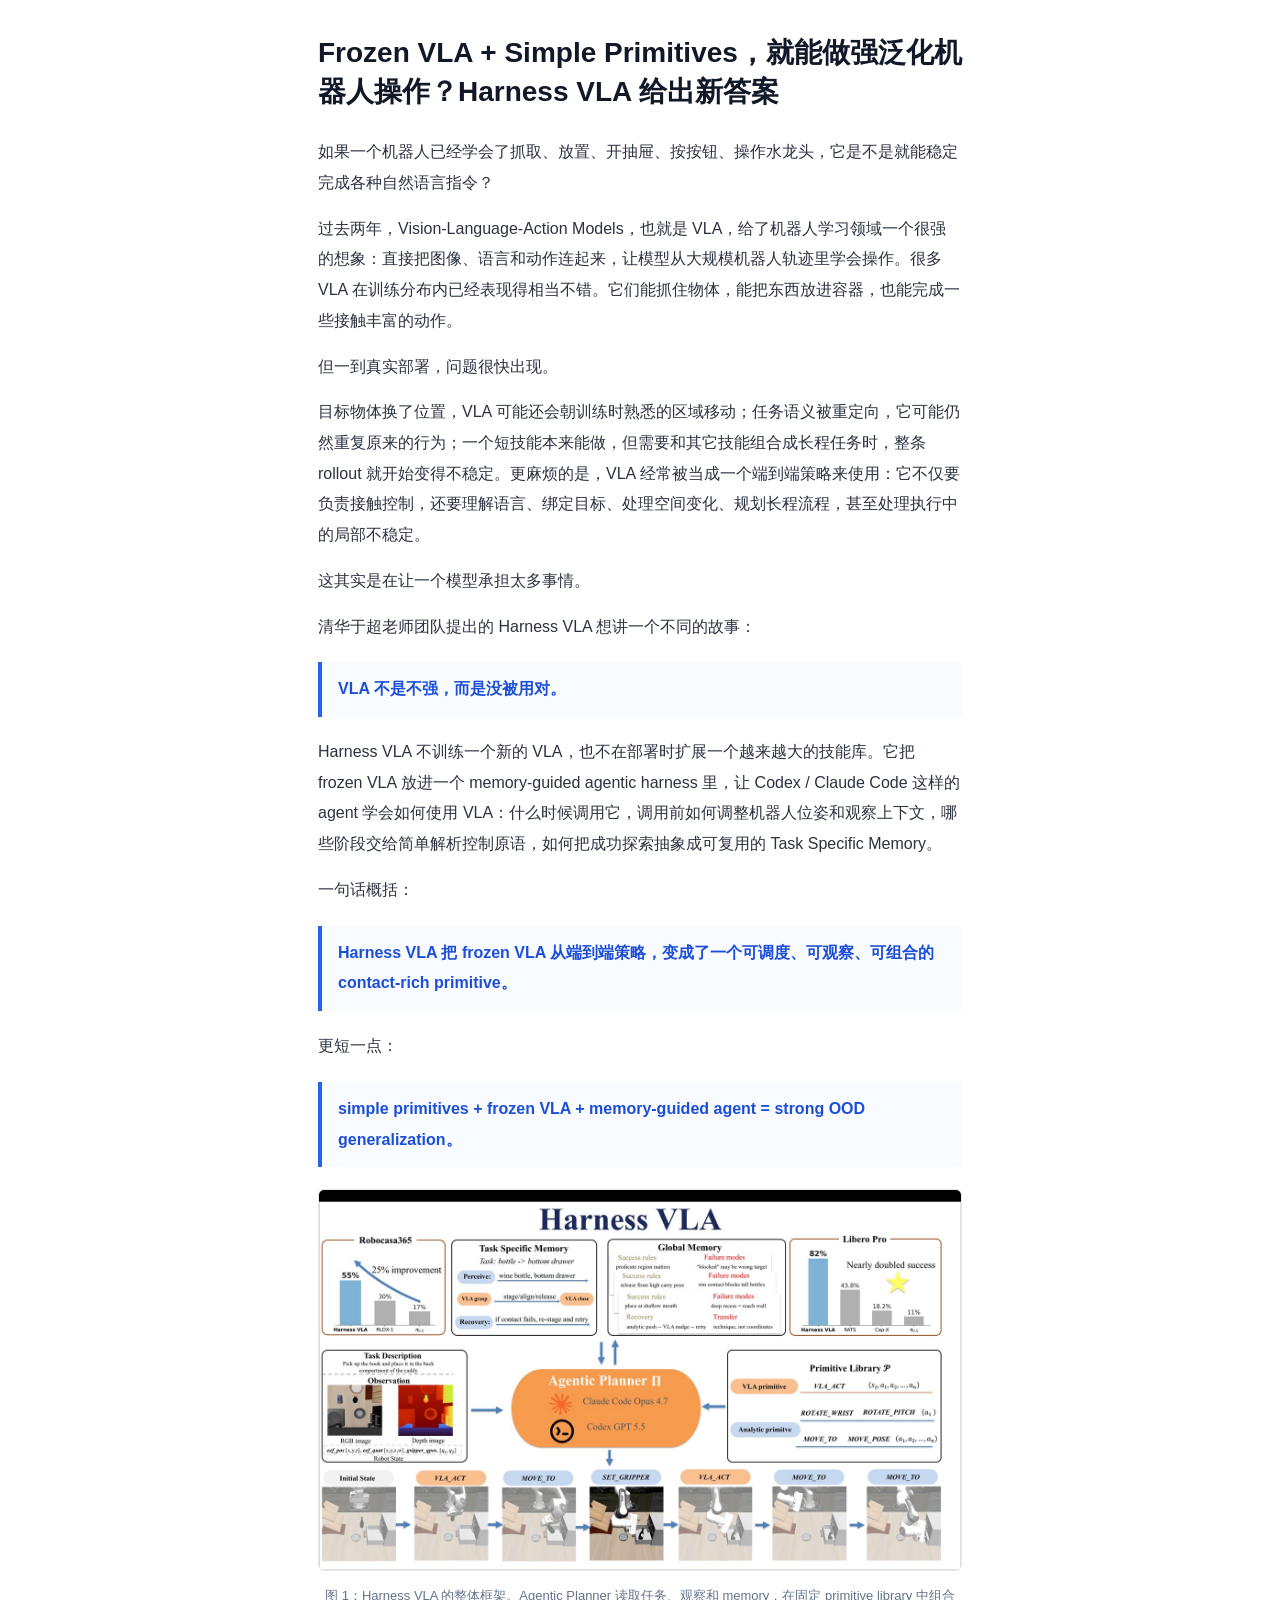
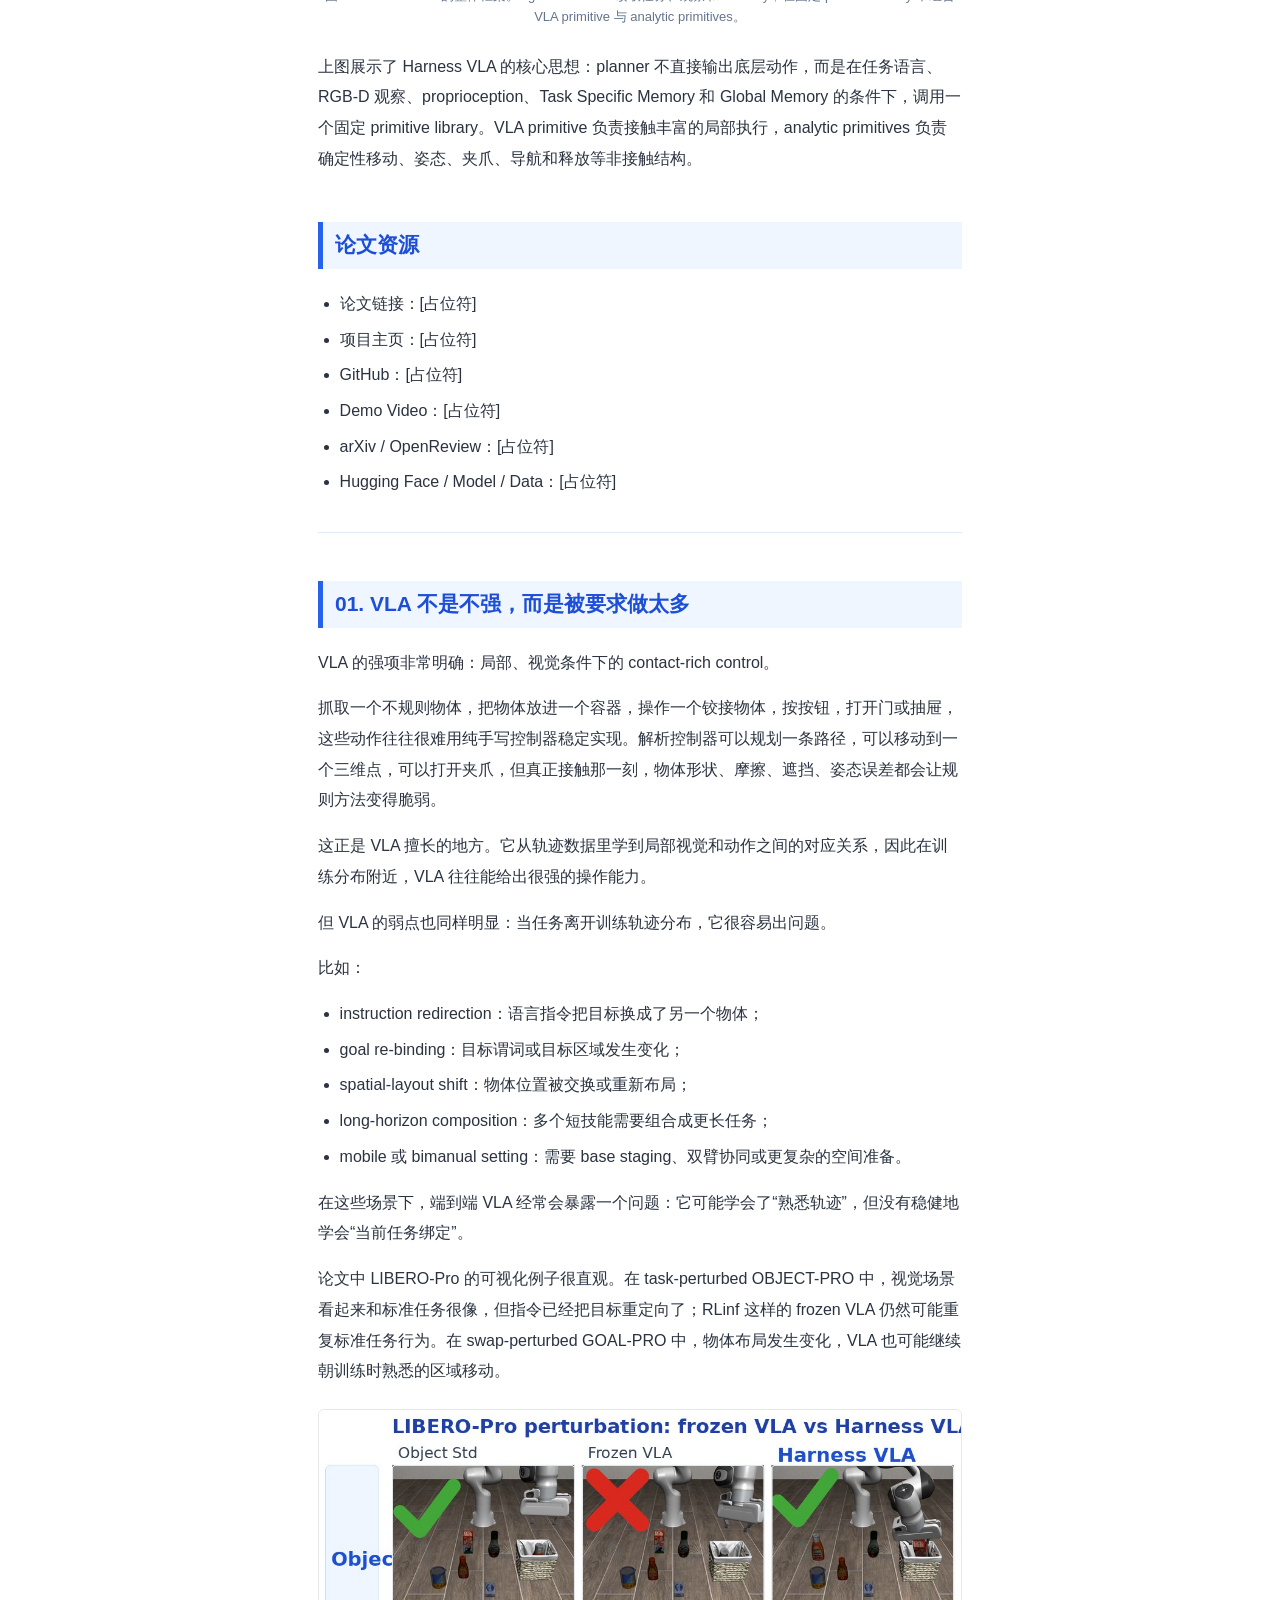
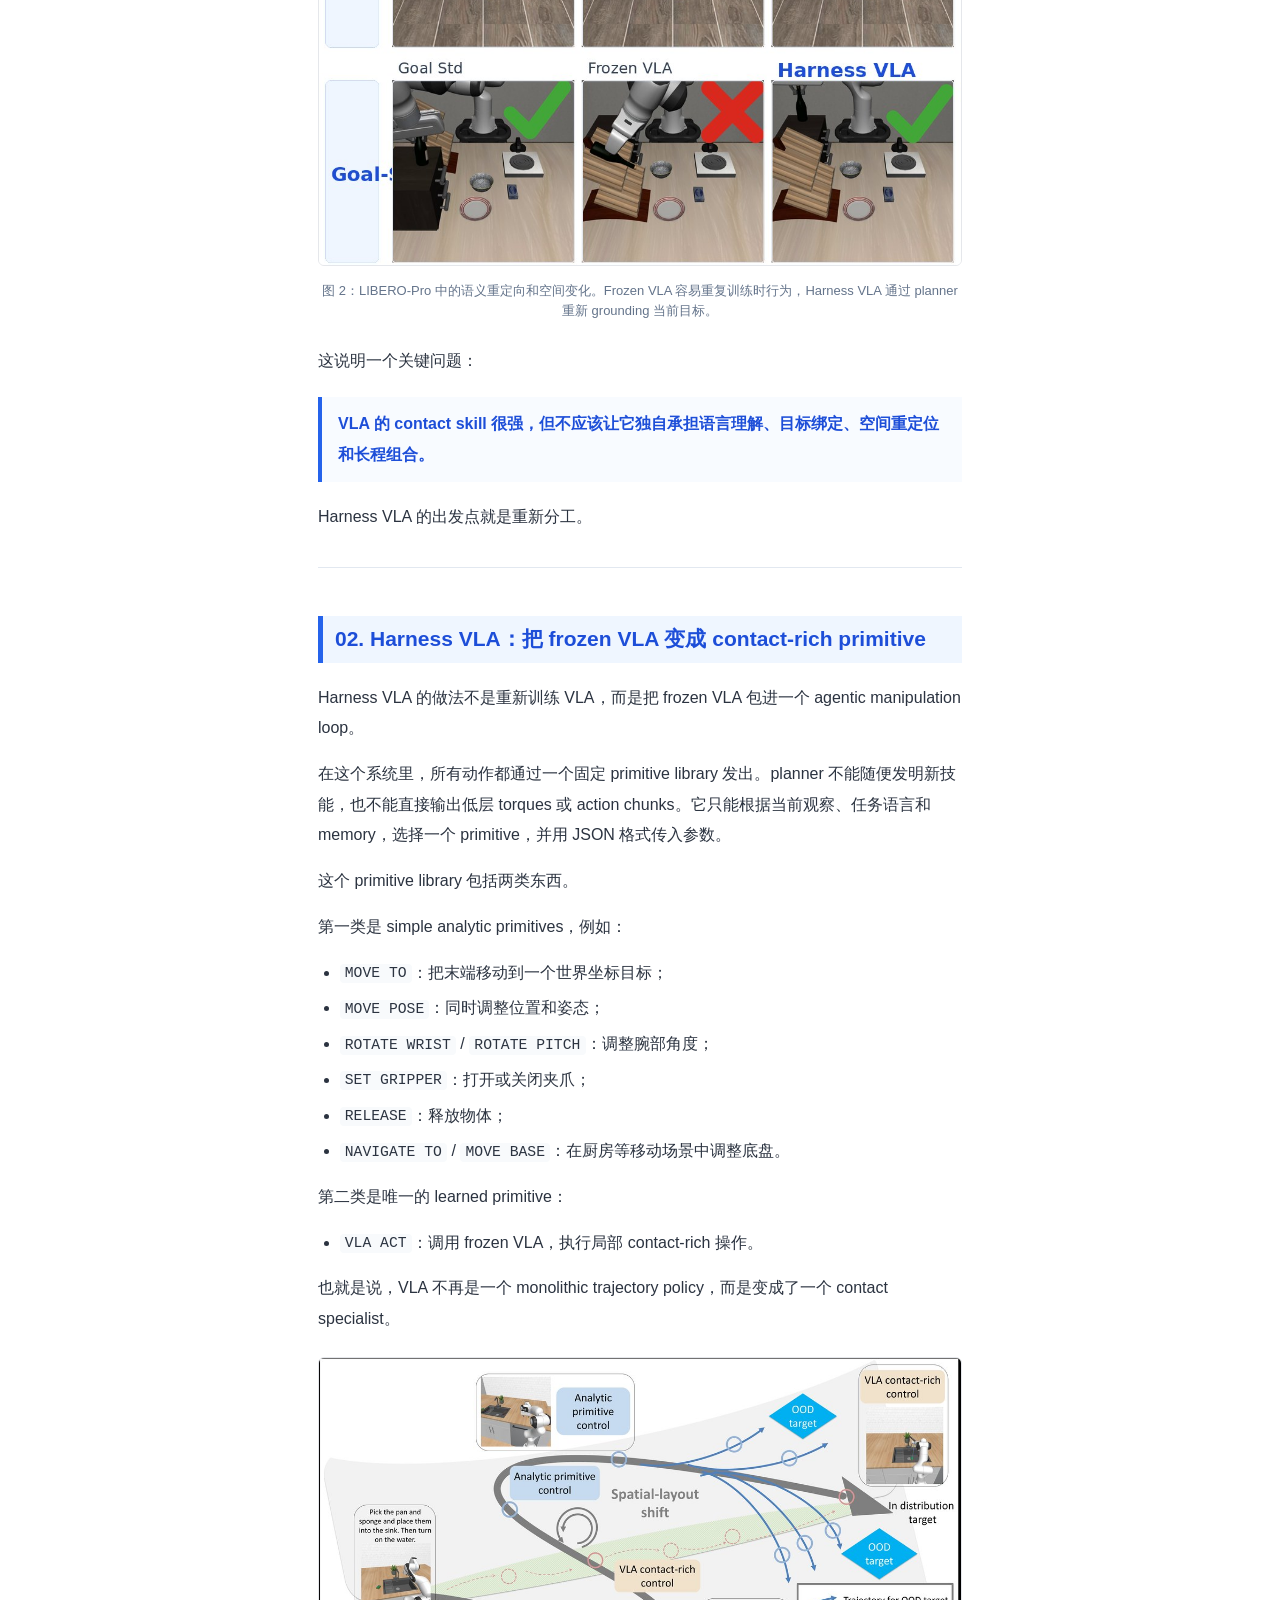
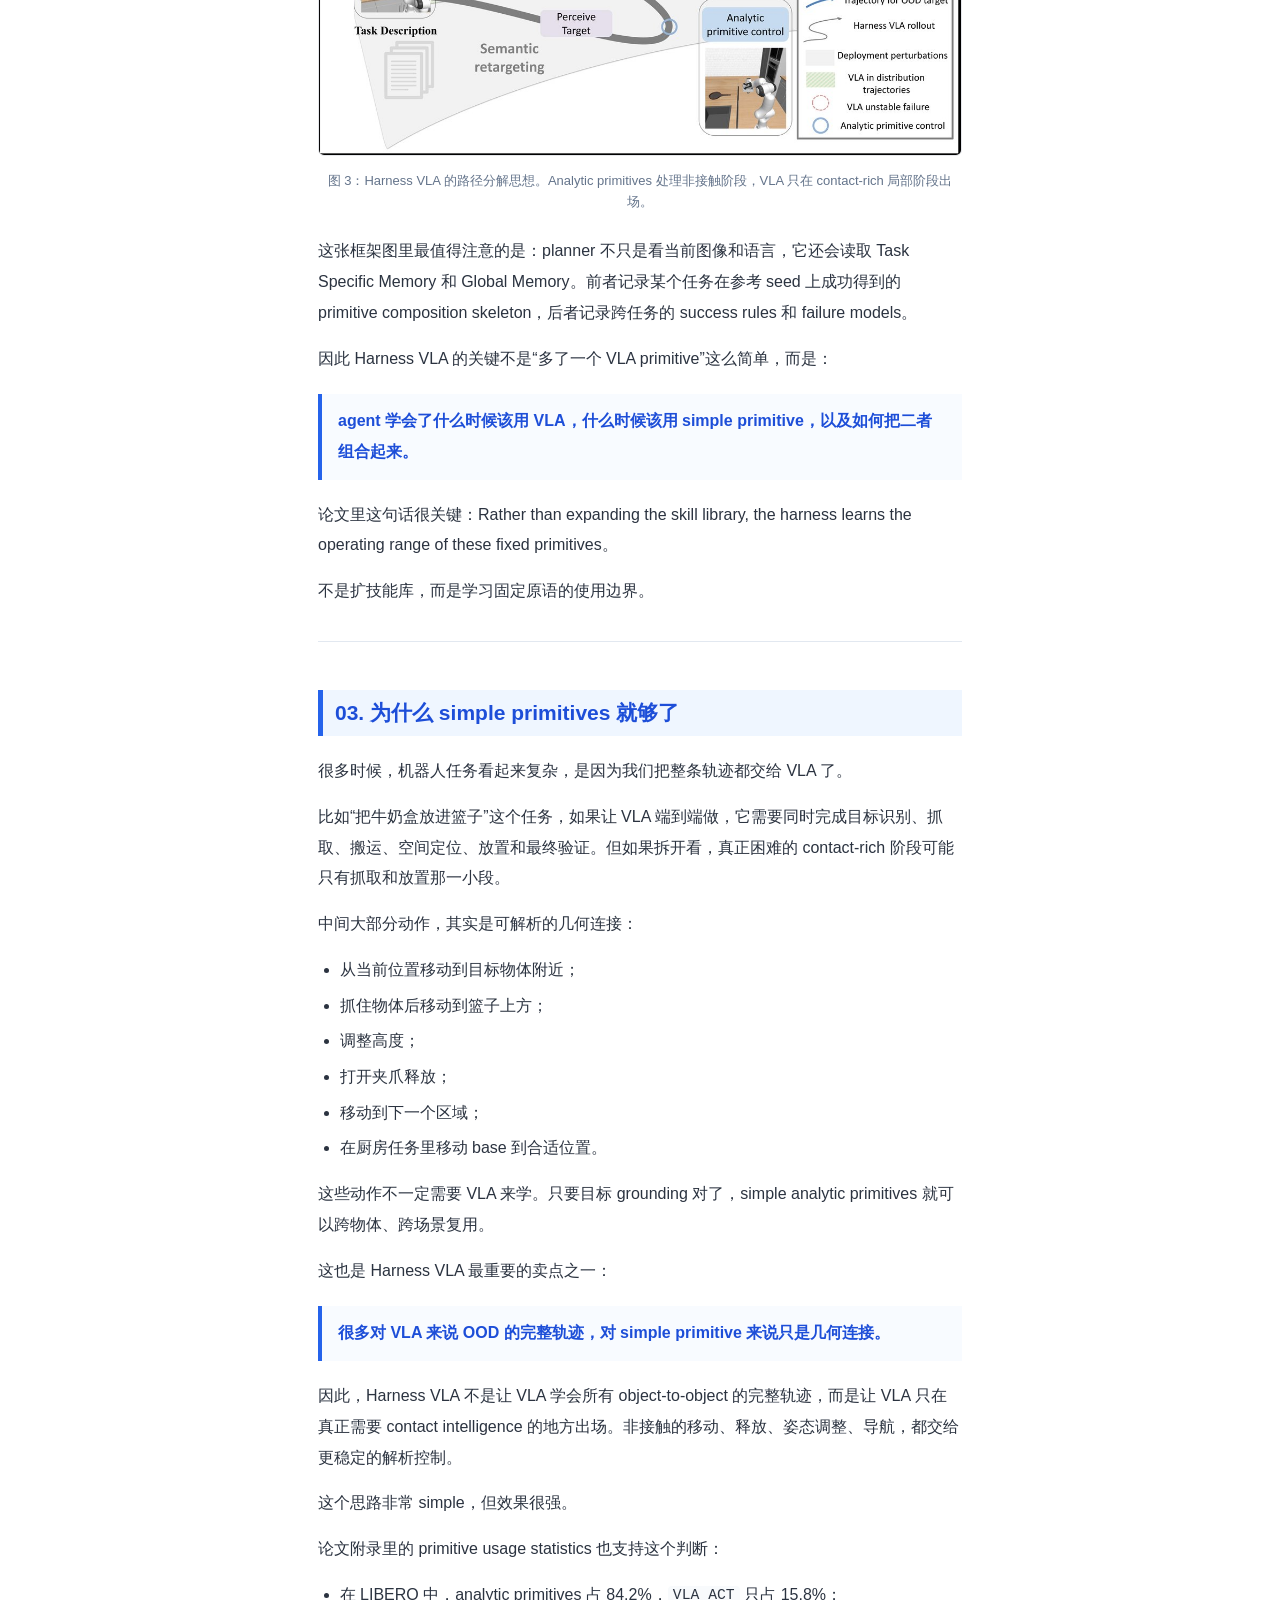
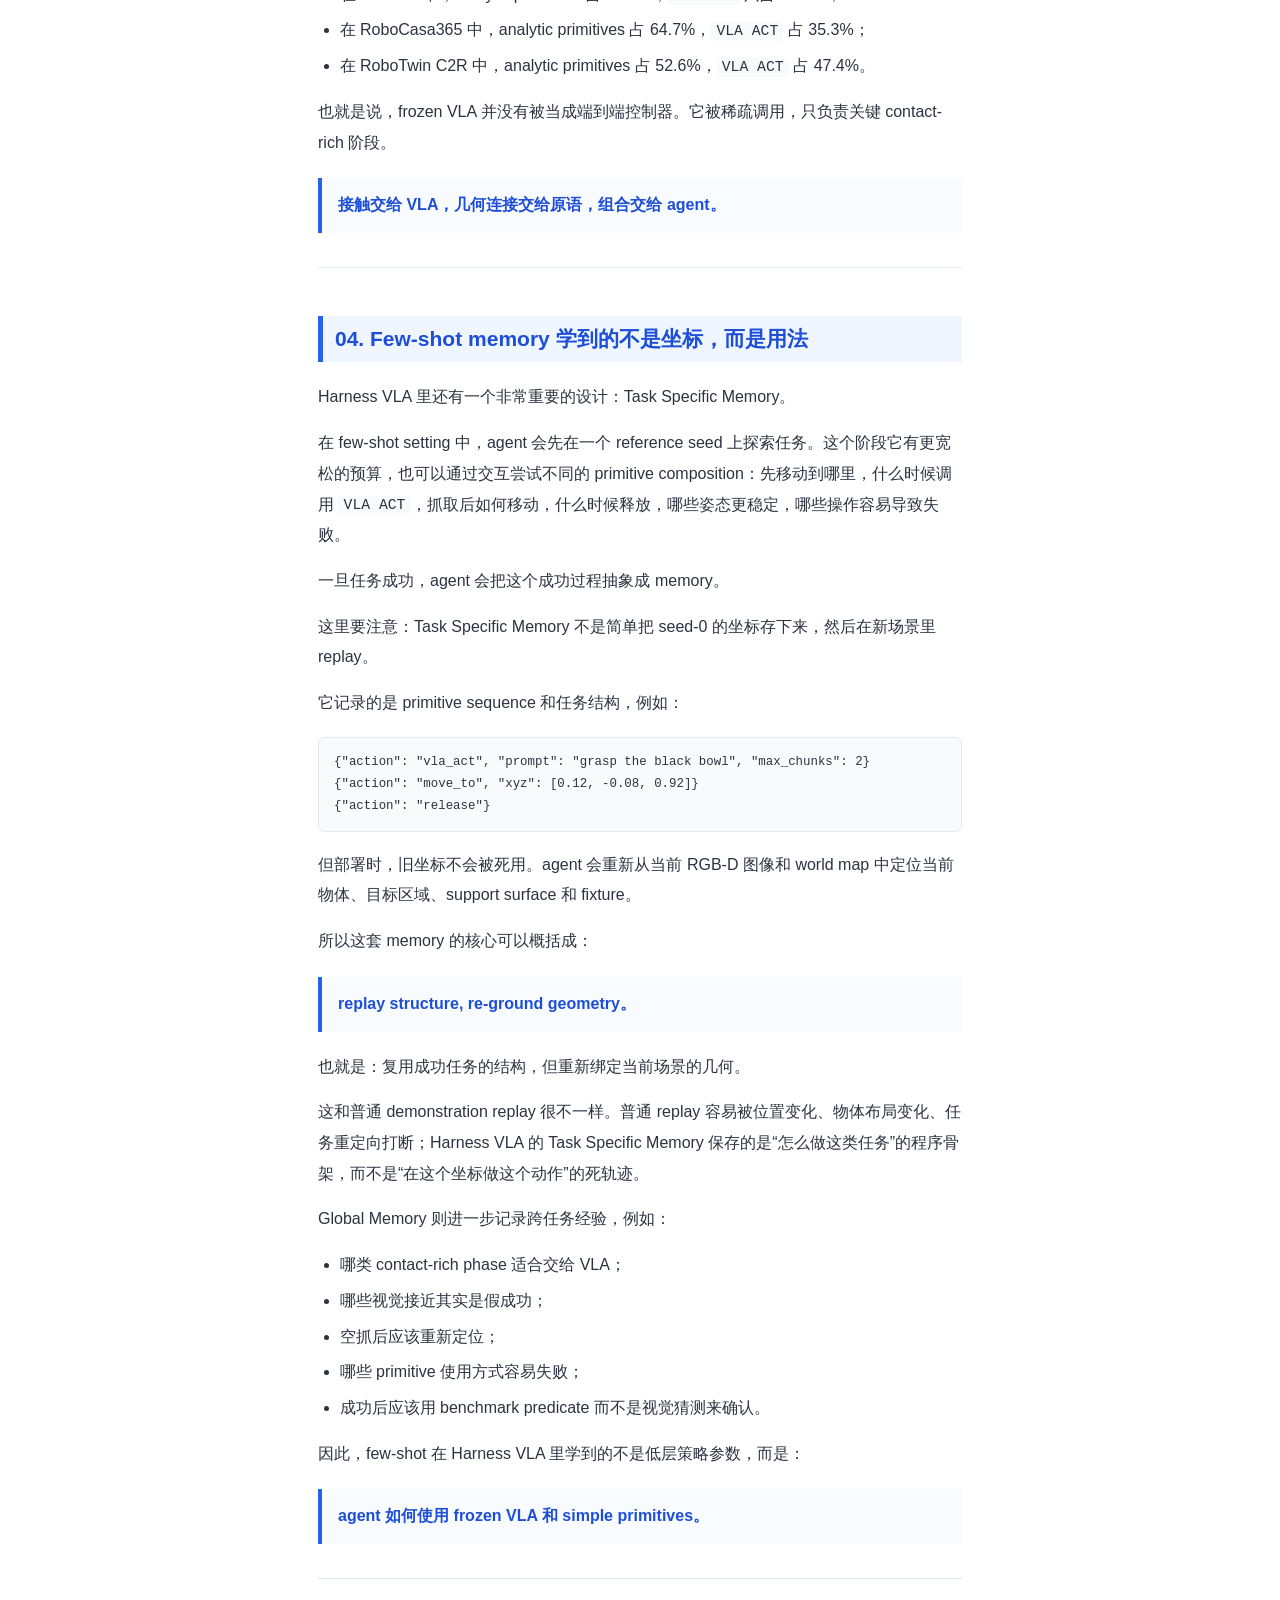
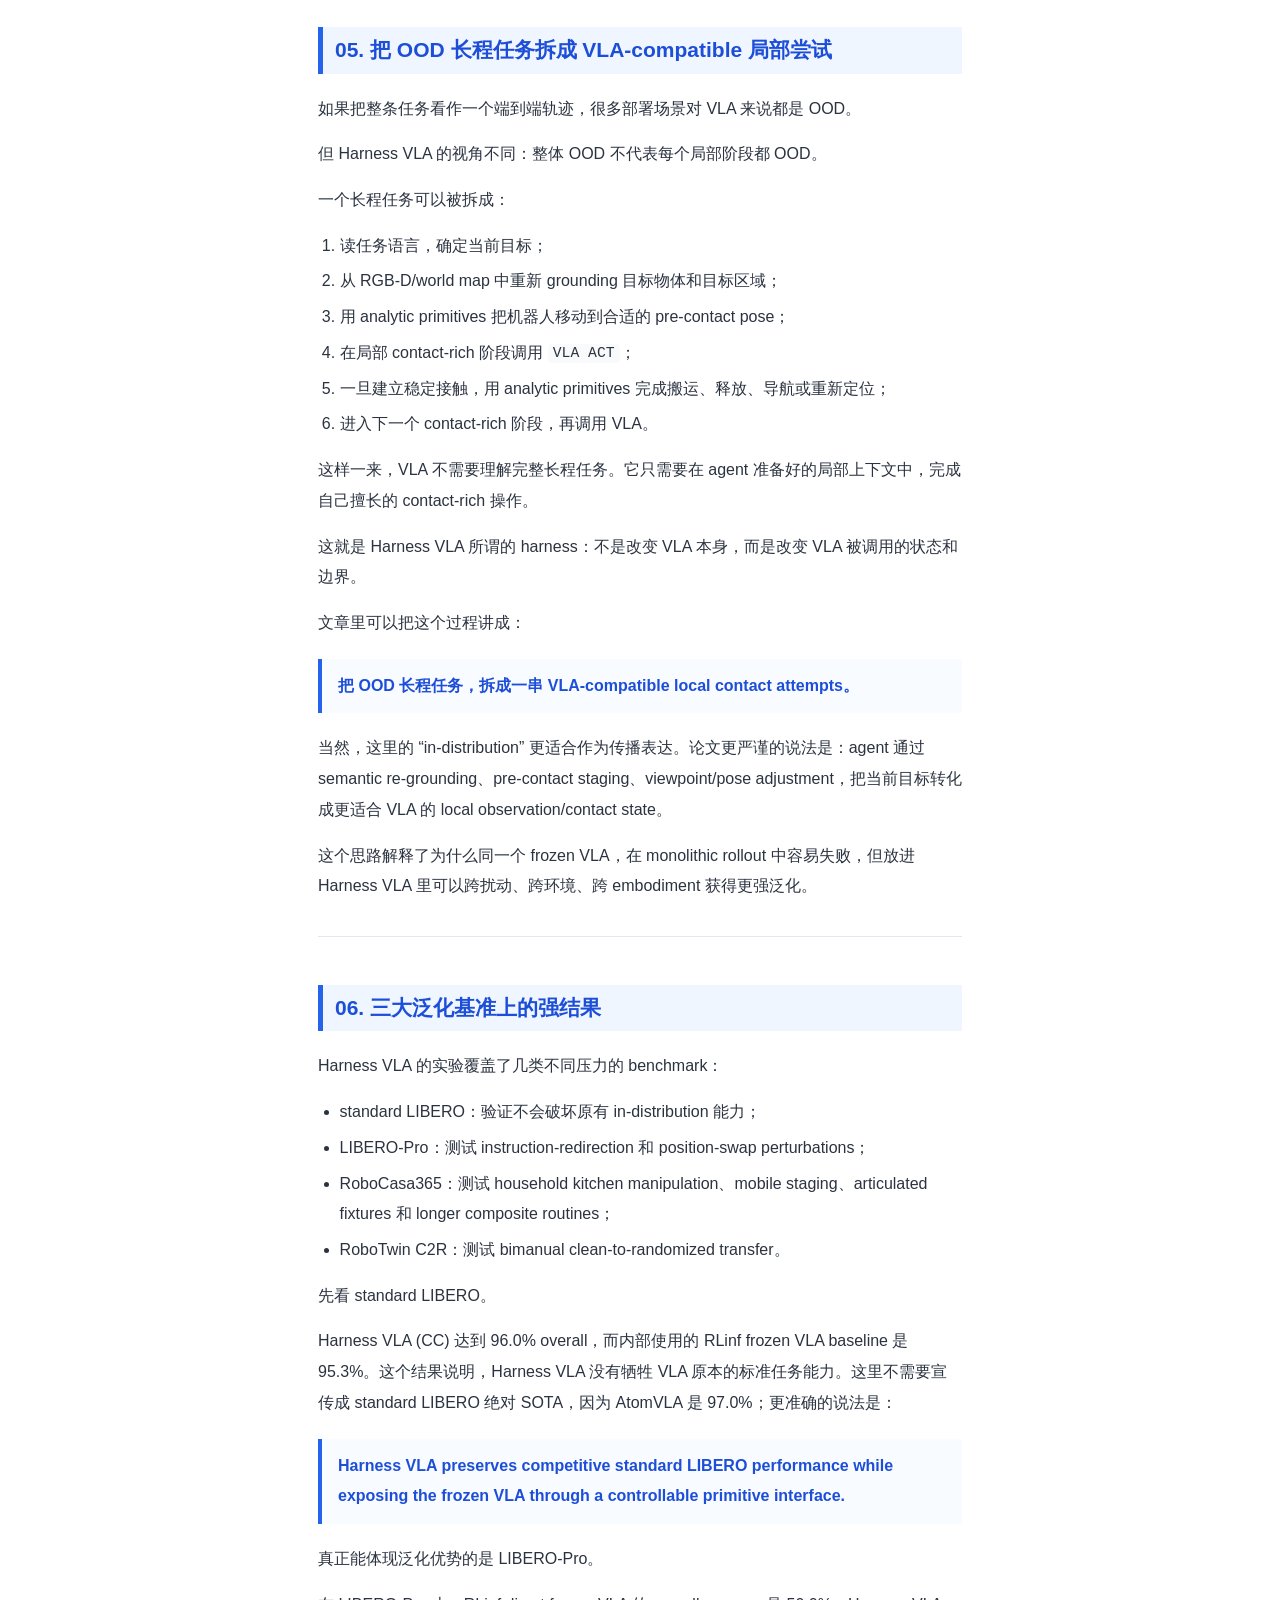
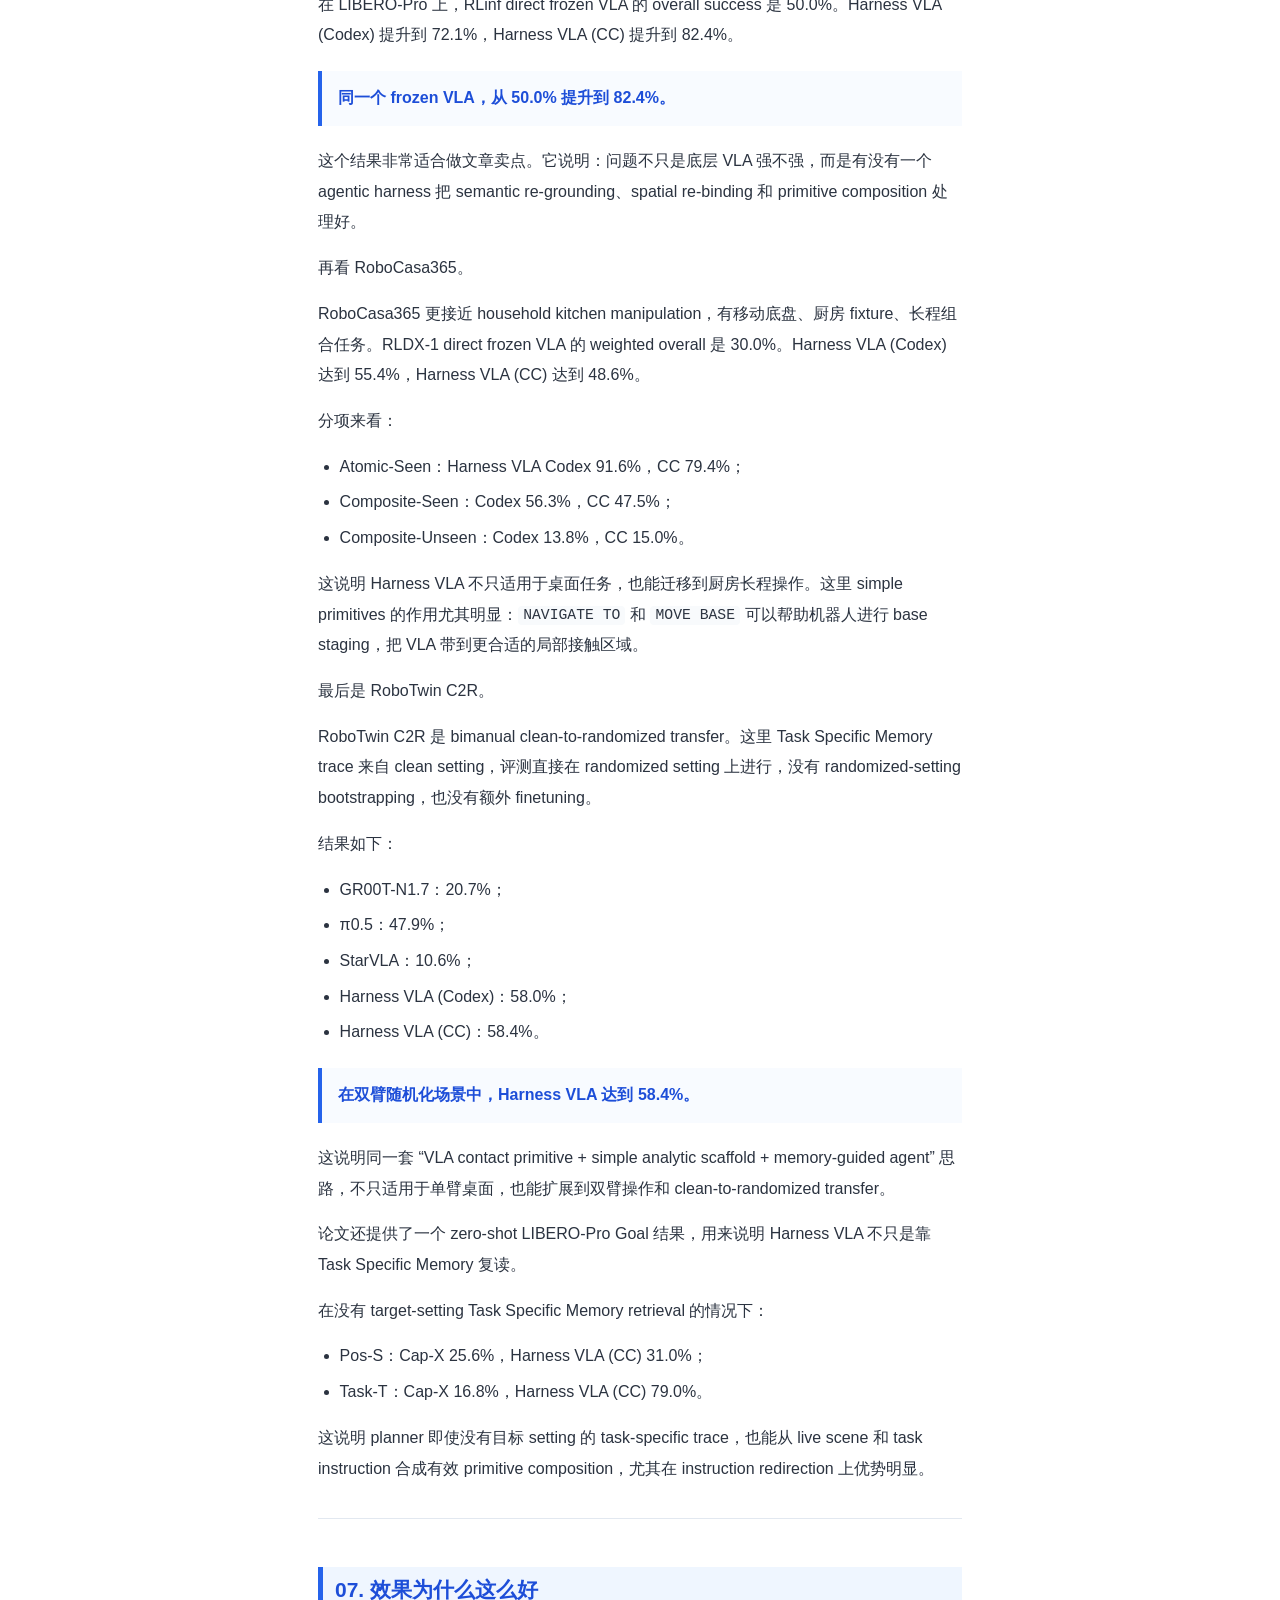
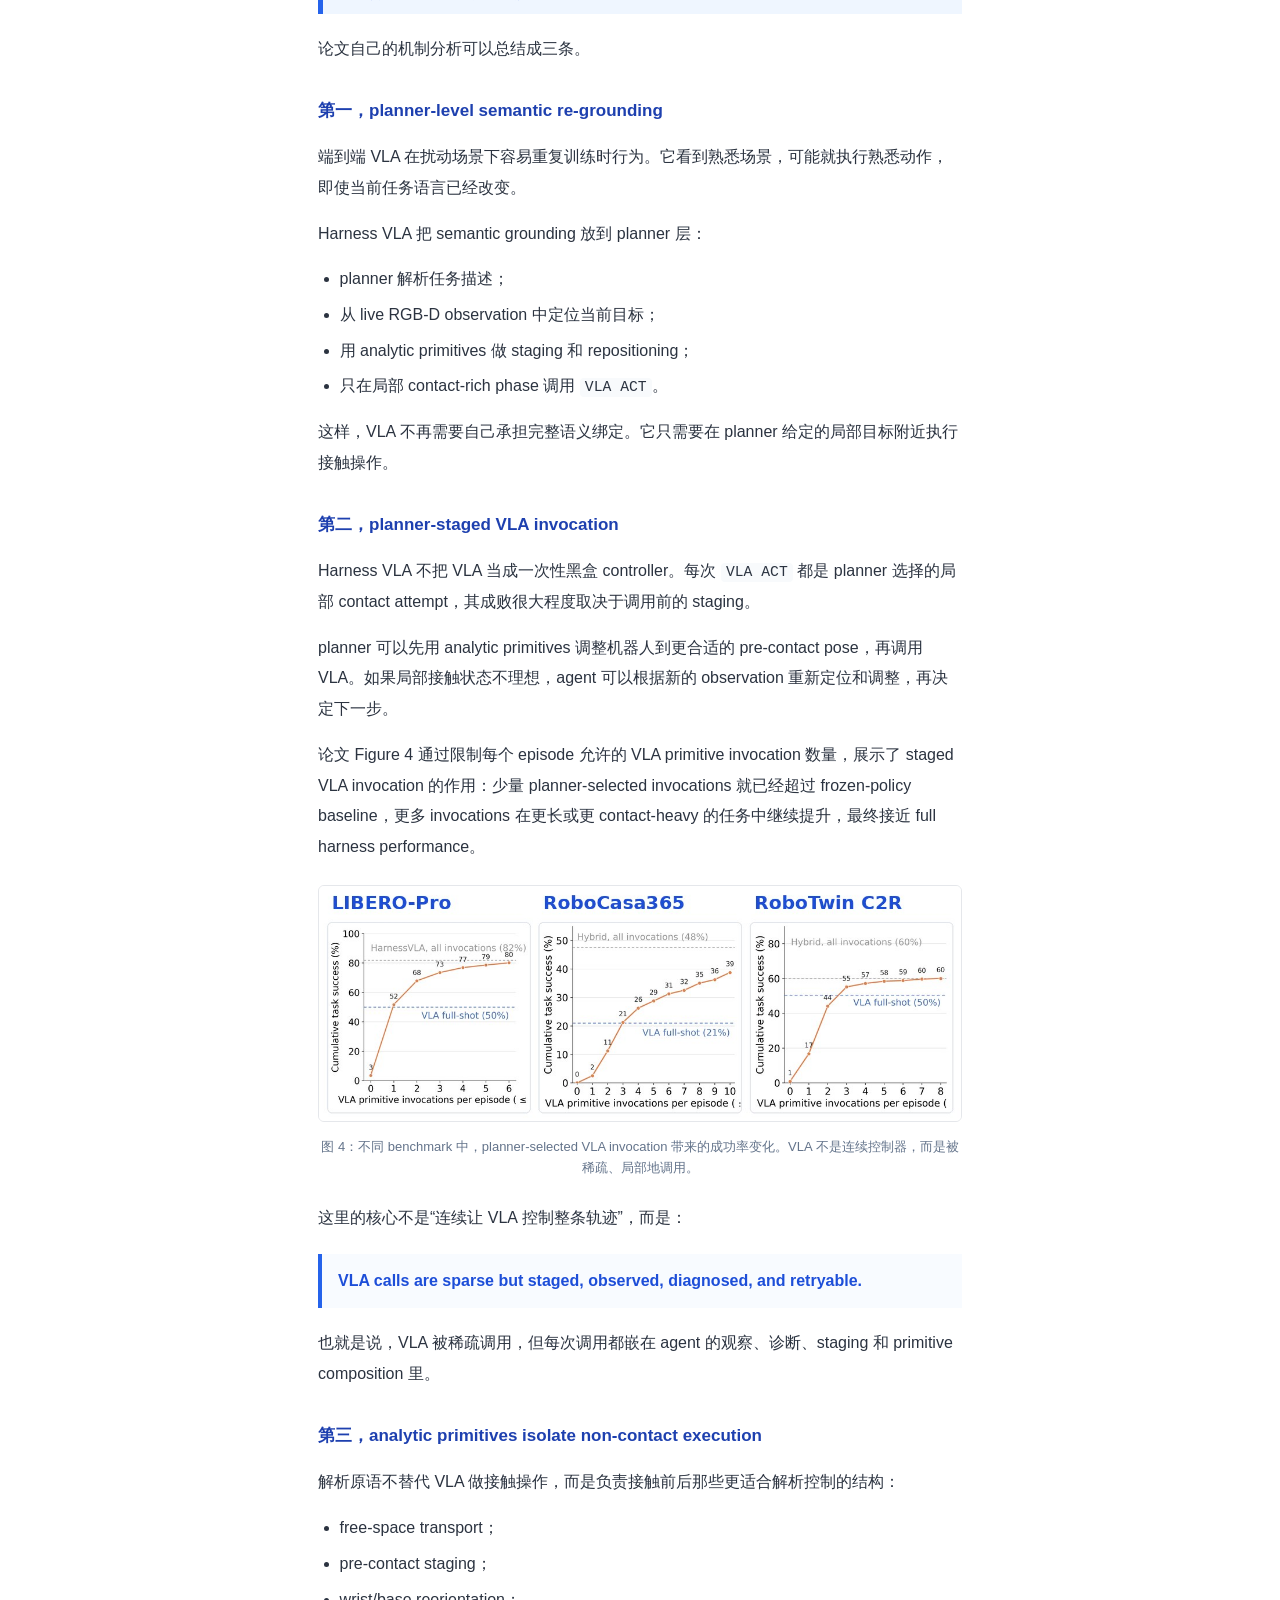
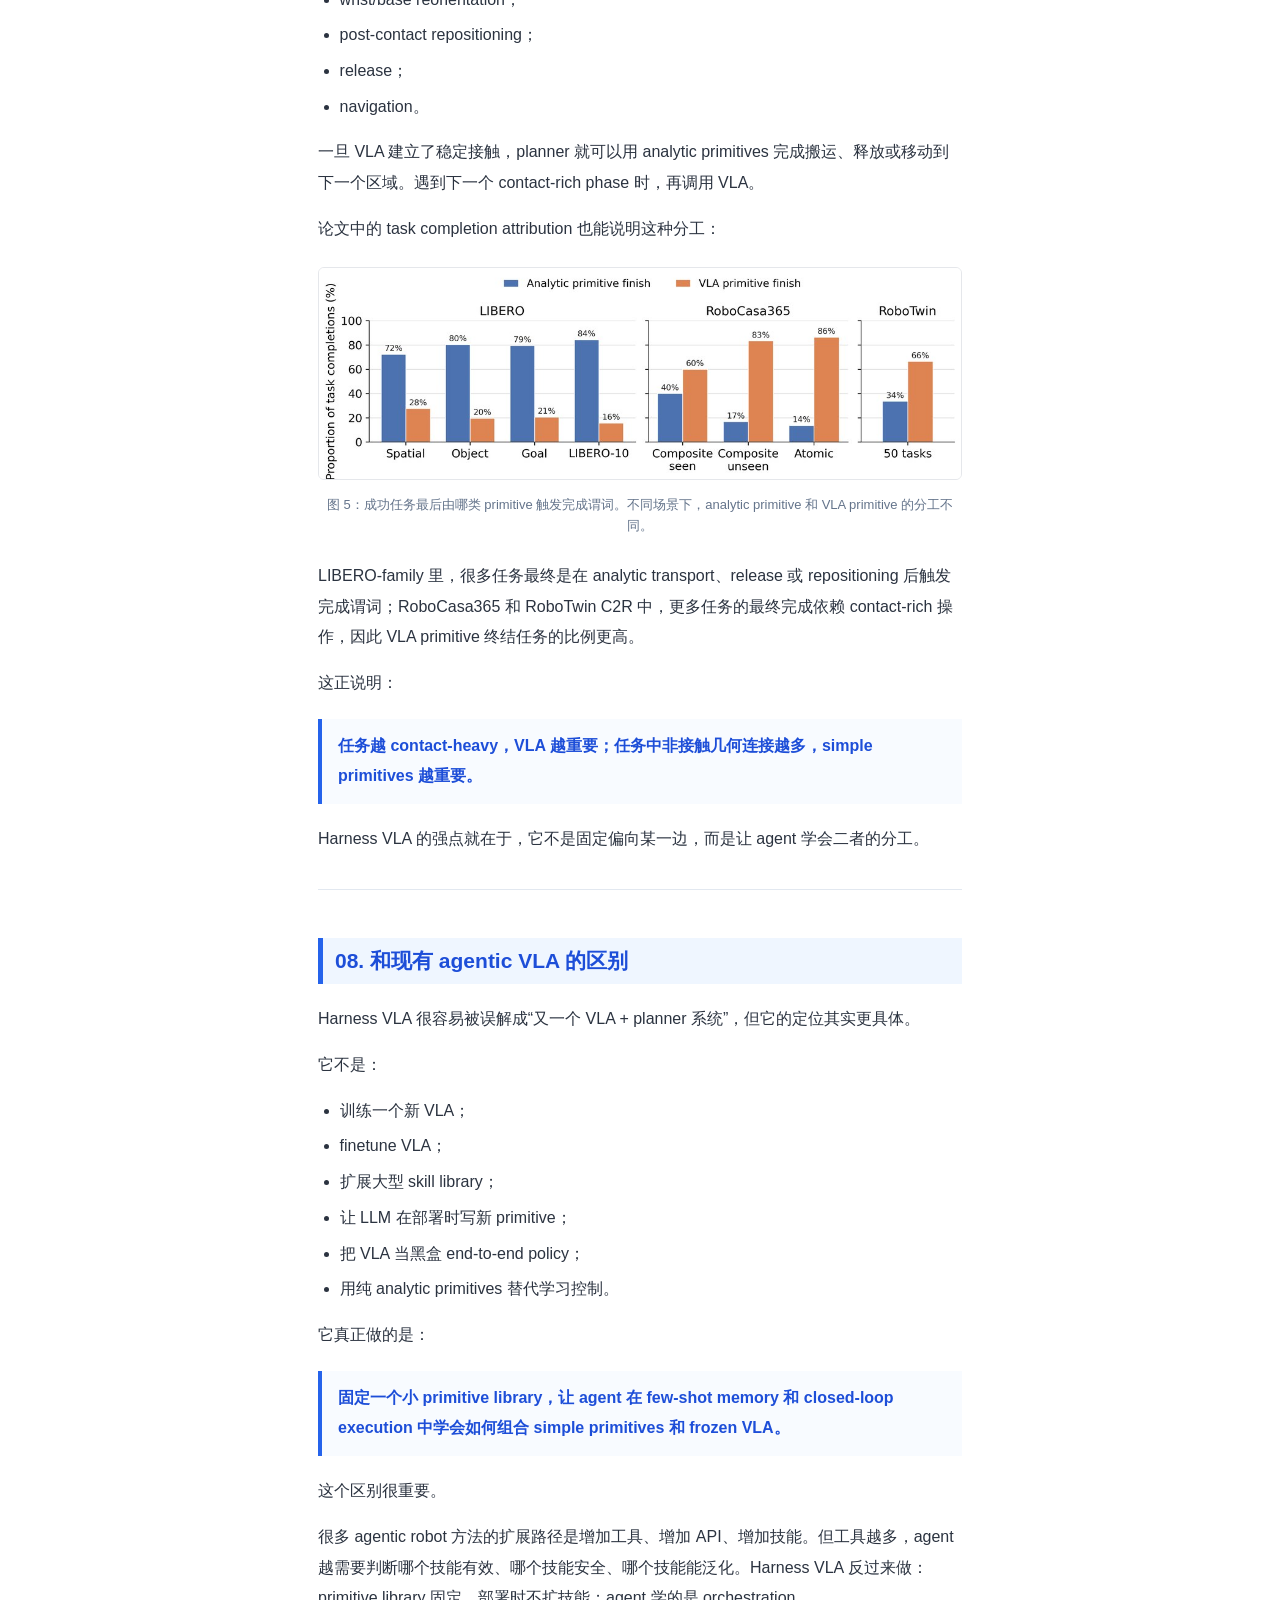
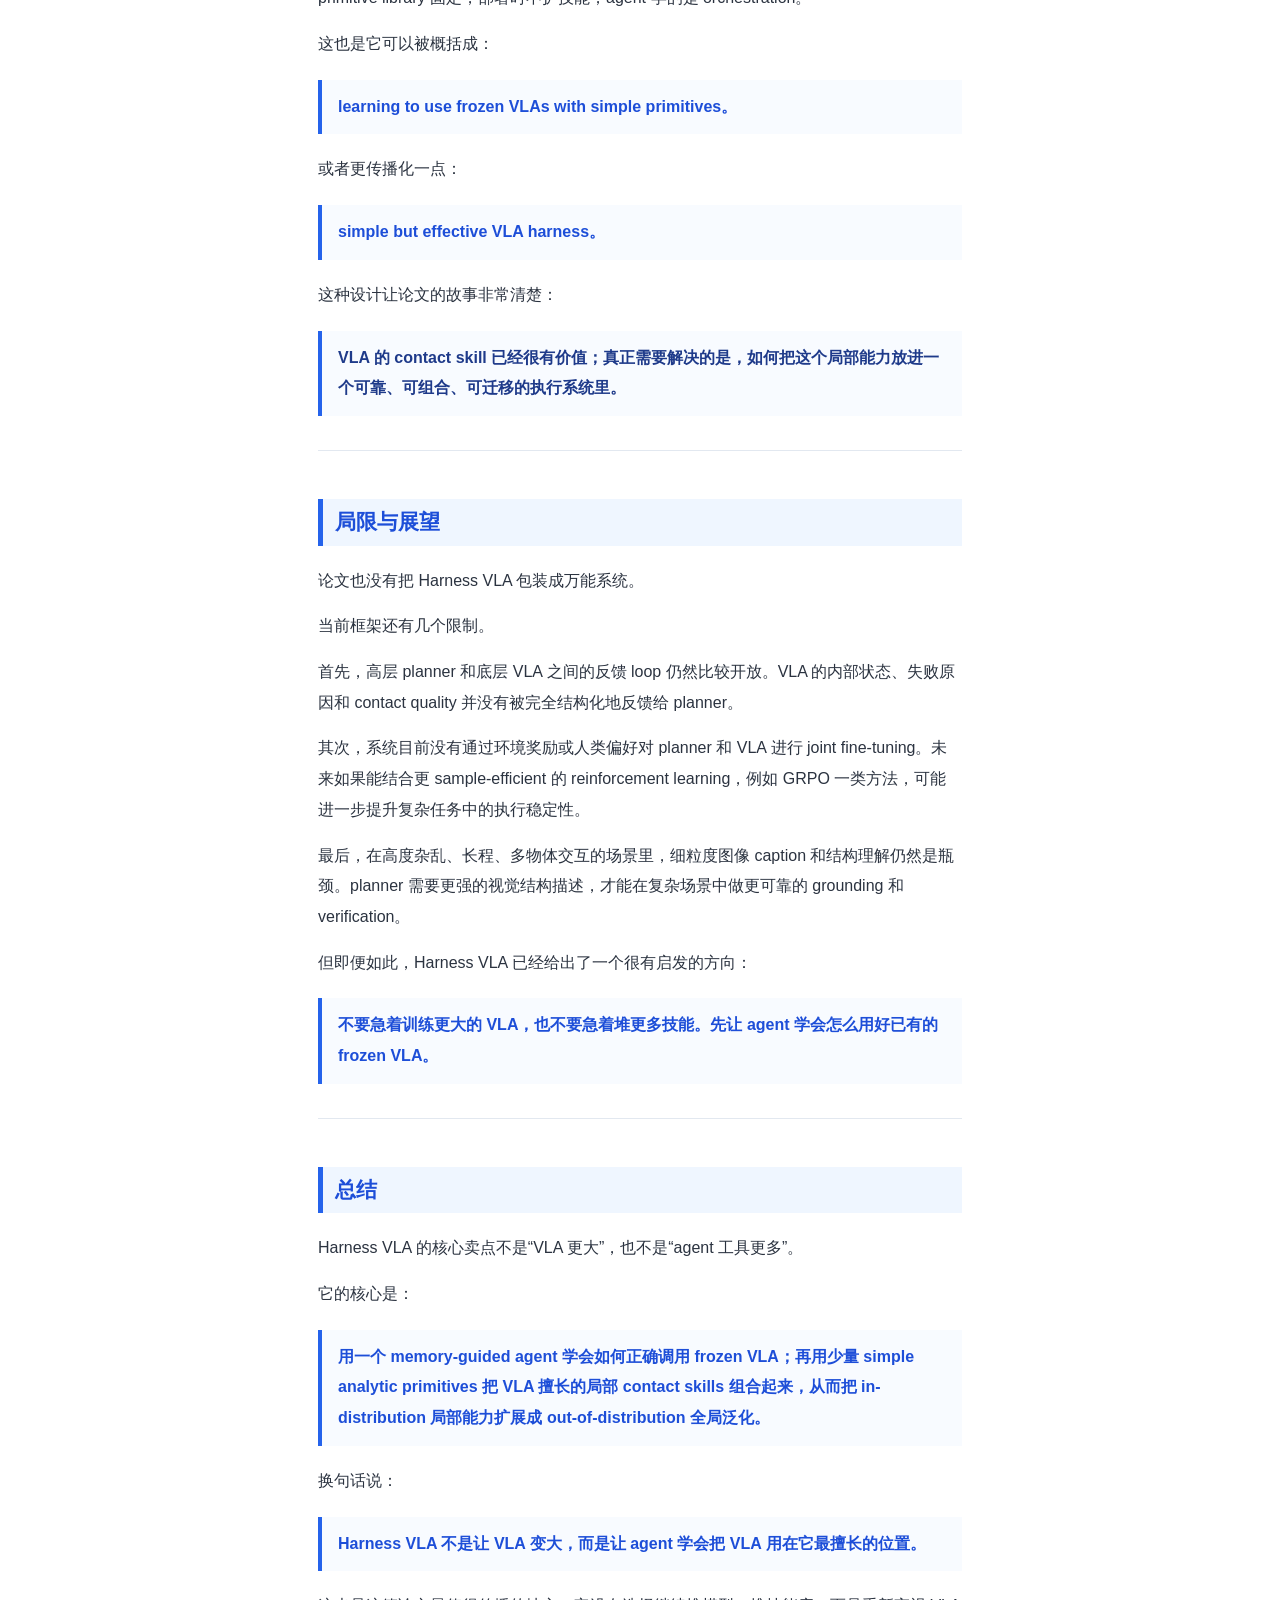
==== commit c8f88ab3: "Fix primary article framework image" ====
--- a/gongzhonghao.html
+++ b/gongzhonghao.html
@@ -5,43 +5,28 @@
   <meta name="viewport" content="width=device-width, initial-scale=1">
   <title>Frozen VLA + Simple Primitives，就能做强泛化机器人操作？Harness VLA 给出新答案</title>
   <style>
-    :root {
-      --text: #2b3340;
-      --muted: #64748b;
-      --blue: #2563eb;
-      --blue-deep: #1d4ed8;
-      --blue-soft: #eff6ff;
-      --line: #dbeafe;
-      --code-bg: #f8fafc;
-    }
-    html { background: #ffffff; }
-    body {
-      margin: 0;
-      color: var(--text);
-      font-family: -apple-system, BlinkMacSystemFont, "Segoe UI", "PingFang SC", "Hiragino Sans GB", "Microsoft YaHei", Arial, sans-serif;
-      line-height: 1.92;
-      letter-spacing: 0;
-      background: #ffffff;
-    }
-    main { max-width: 680px; margin: 0 auto; padding: 34px 18px 62px; background: #fff; box-sizing: border-box; }
-    h1 { font-size: 28px; line-height: 1.38; margin: 0 0 26px; color: #111827; font-weight: 800; }
-    h2 { margin: 48px 0 20px; padding: 8px 12px; border-left: 5px solid var(--blue); background: var(--blue-soft); color: var(--blue-deep); font-size: 21px; line-height: 1.45; font-weight: 800; }
-    h3 { margin: 30px 0 12px; color: #1e40af; font-size: 17px; font-weight: 800; }
-    p { margin: 15px 0; font-size: 16px; }
-    strong { color: var(--blue-deep); font-weight: 800; }
-    blockquote { margin: 20px 0; padding: 12px 16px; border-left: 4px solid var(--blue); background: #f8fbff; color: #1e3a8a; font-weight: 650; }
-    blockquote p { margin: 0; }
-    ul, ol { padding-left: 1.35em; margin: 14px 0; }
-    li { margin: 5px 0; }
-    hr { border: none; border-top: 1px solid #e2e8f0; margin: 34px 0; }
-    img { display: block; width: 100%; max-width: 100%; height: auto; margin: 22px auto 6px; border-radius: 6px; border: 1px solid #e5e7eb; box-sizing: border-box; }
-    .fig-caption { margin: 4px auto 24px; color: var(--muted); font-size: 13px; line-height: 1.6; text-align: center; }
-    pre { overflow-x: auto; margin: 18px 0; padding: 13px 15px; border: 1px solid #e2e8f0; border-radius: 6px; background: var(--code-bg); font-size: 13.5px; line-height: 1.65; }
-    code { font-family: ui-monospace, SFMono-Regular, Menlo, Monaco, Consolas, "Liberation Mono", monospace; background: var(--code-bg); border-radius: 4px; padding: 0.1em 0.35em; font-size: 0.92em; }
-    pre code { padding: 0; background: transparent; }
-    a { color: var(--blue); text-decoration: none; }
-    a:hover { text-decoration: underline; }
-    @media (max-width: 640px) { main { padding: 26px 15px 52px; } h1 { font-size: 23px; } h2 { font-size: 18px; margin-top: 40px; } p { font-size: 15.5px; } }
+    :root { --text:#2b3340; --muted:#64748b; --blue:#2563eb; --blue-deep:#1d4ed8; --blue-soft:#eff6ff; --code-bg:#f8fafc; }
+    html { background:#fff; }
+    body { margin:0; color:var(--text); font-family:-apple-system,BlinkMacSystemFont,"Segoe UI","PingFang SC","Hiragino Sans GB","Microsoft YaHei",Arial,sans-serif; line-height:1.92; letter-spacing:0; background:#fff; }
+    main { max-width:680px; margin:0 auto; padding:34px 18px 62px; background:#fff; box-sizing:border-box; }
+    h1 { font-size:28px; line-height:1.38; margin:0 0 26px; color:#111827; font-weight:800; }
+    h2 { margin:48px 0 20px; padding:8px 12px; border-left:5px solid var(--blue); background:var(--blue-soft); color:var(--blue-deep); font-size:21px; line-height:1.45; font-weight:800; }
+    h3 { margin:30px 0 12px; color:#1e40af; font-size:17px; font-weight:800; }
+    p { margin:15px 0; font-size:16px; }
+    strong { color:var(--blue-deep); font-weight:800; }
+    blockquote { margin:20px 0; padding:12px 16px; border-left:4px solid var(--blue); background:#f8fbff; color:#1e3a8a; font-weight:650; }
+    blockquote p { margin:0; }
+    ul,ol { padding-left:1.35em; margin:14px 0; }
+    li { margin:5px 0; }
+    hr { border:none; border-top:1px solid #e2e8f0; margin:34px 0; }
+    img { display:block; width:100%; max-width:100%; height:auto; margin:22px auto 6px; border-radius:6px; border:1px solid #e5e7eb; box-sizing:border-box; }
+    .fig-caption { margin:4px auto 24px; color:var(--muted); font-size:13px; line-height:1.6; text-align:center; }
+    pre { overflow-x:auto; margin:18px 0; padding:13px 15px; border:1px solid #e2e8f0; border-radius:6px; background:var(--code-bg); font-size:13.5px; line-height:1.65; }
+    code { font-family:ui-monospace,SFMono-Regular,Menlo,Monaco,Consolas,"Liberation Mono",monospace; background:var(--code-bg); border-radius:4px; padding:0.1em 0.35em; font-size:0.92em; }
+    pre code { padding:0; background:transparent; }
+    a { color:var(--blue); text-decoration:none; }
+    a:hover { text-decoration:underline; }
+    @media (max-width:640px) { main { padding:26px 15px 52px; } h1 { font-size:23px; } h2 { font-size:18px; margin-top:40px; } p { font-size:15.5px; } }
   </style>
 </head>
 <body>
@@ -65,7 +50,7 @@
 <blockquote>
 <p><strong>simple primitives + frozen VLA + memory-guided agent = strong OOD generalization。</strong></p>
 </blockquote>
-<p><img alt="Harness VLA 框架总览图" src="wechat_assets/scheme_wechat.jpg" /></p>
+<p><img alt="Harness VLA 框架总览图" src="wechat_assets/framework_scheme_primary_v2.jpg" /></p>
 <p class="fig-caption">图 1：Harness VLA 的整体框架。Agentic Planner 读取任务、观察和 memory，在固定 primitive library 中组合 VLA primitive 与 analytic primitives。</p>
 
 <p>上图展示了 Harness VLA 的核心思想：planner 不直接输出底层动作，而是在任务语言、RGB-D 观察、proprioception、Task Specific Memory 和 Global Memory 的条件下，调用一个固定 primitive library。VLA primitive 负责接触丰富的局部执行，analytic primitives 负责确定性移动、姿态、夹爪、导航和释放等非接触结构。</p>
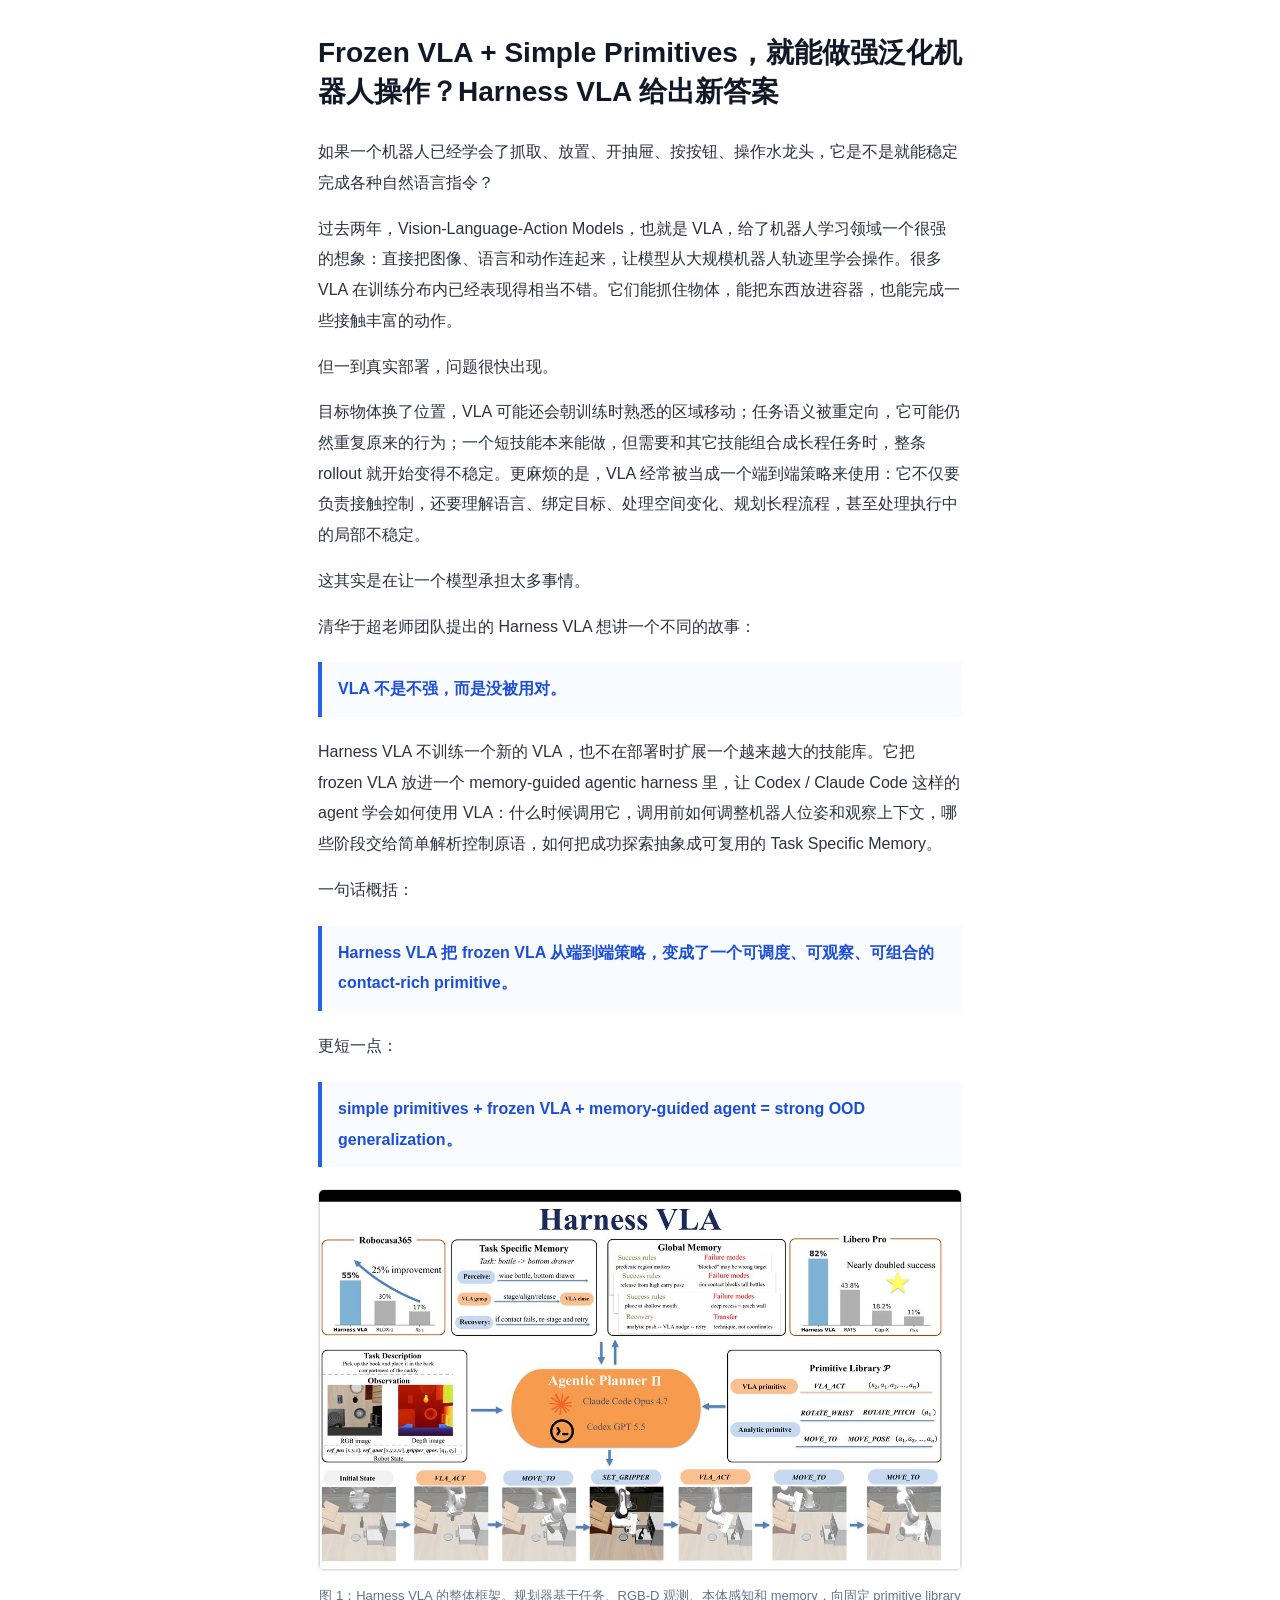
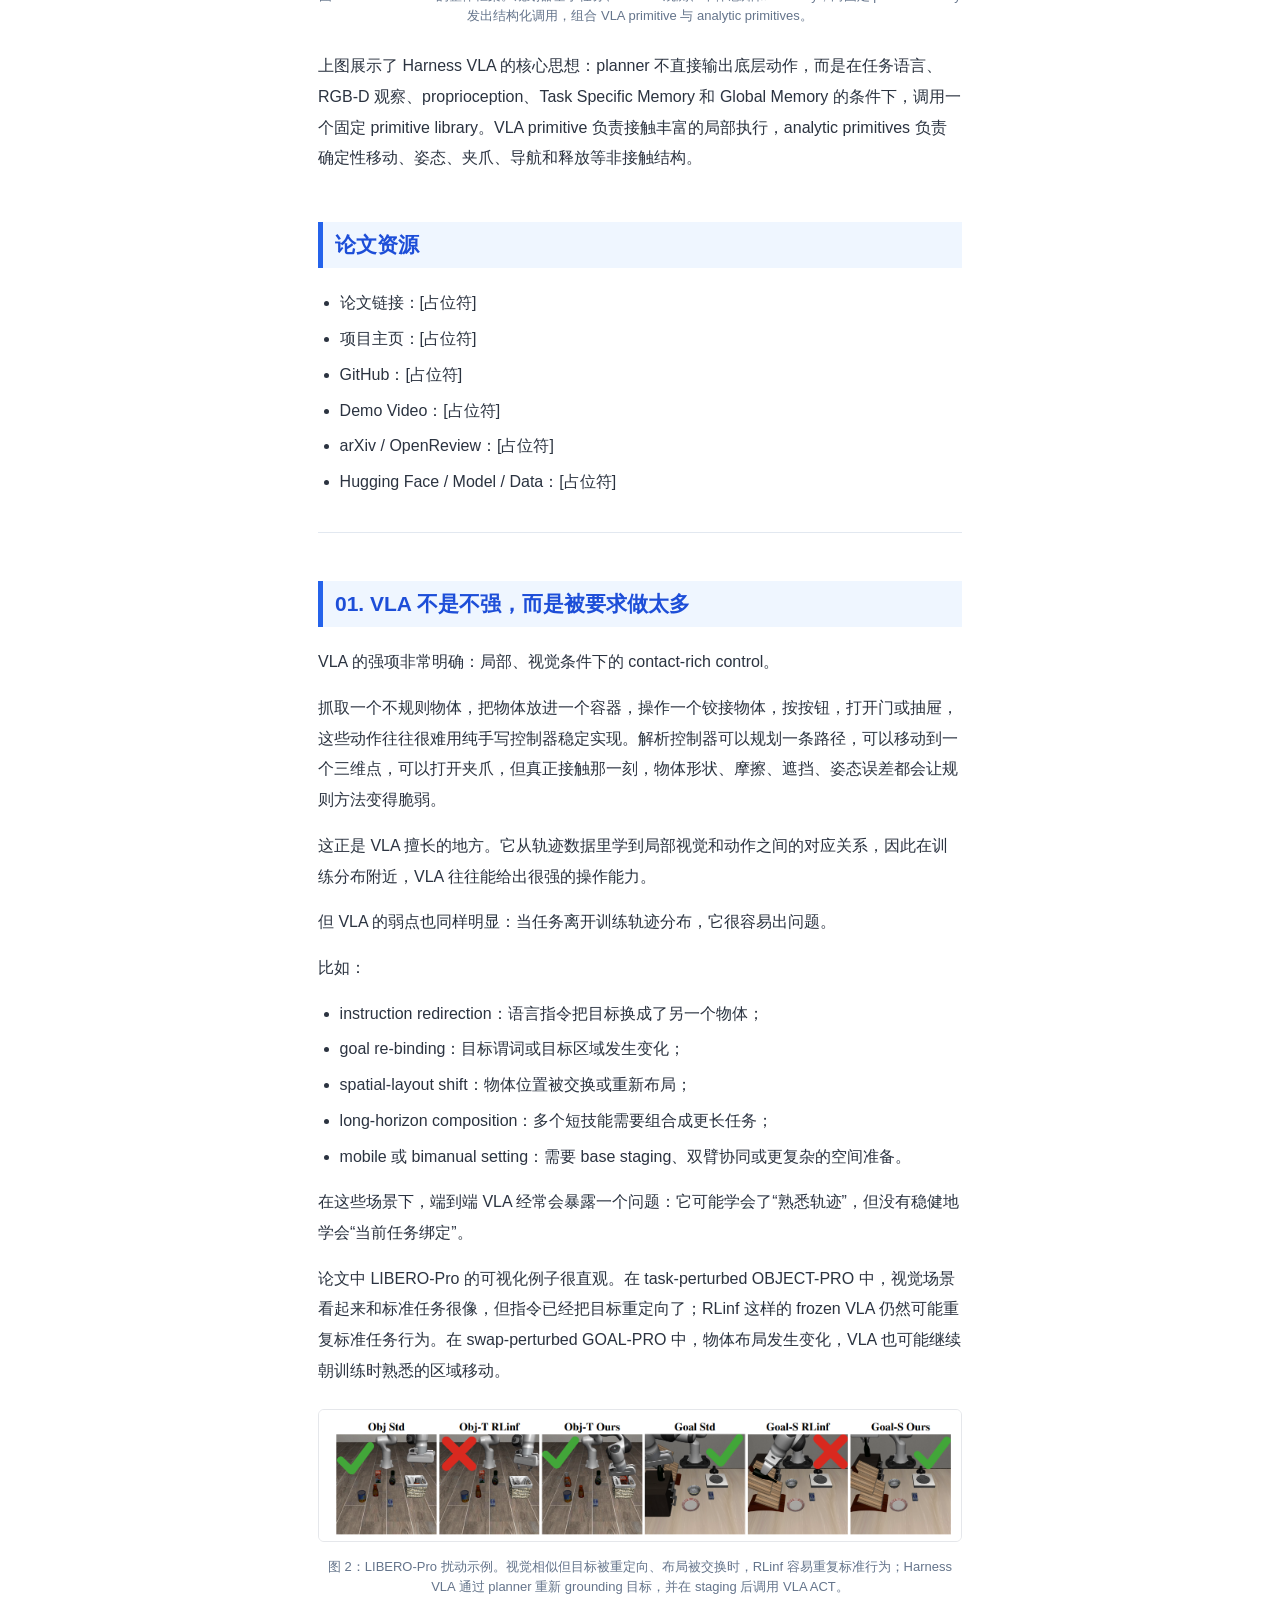
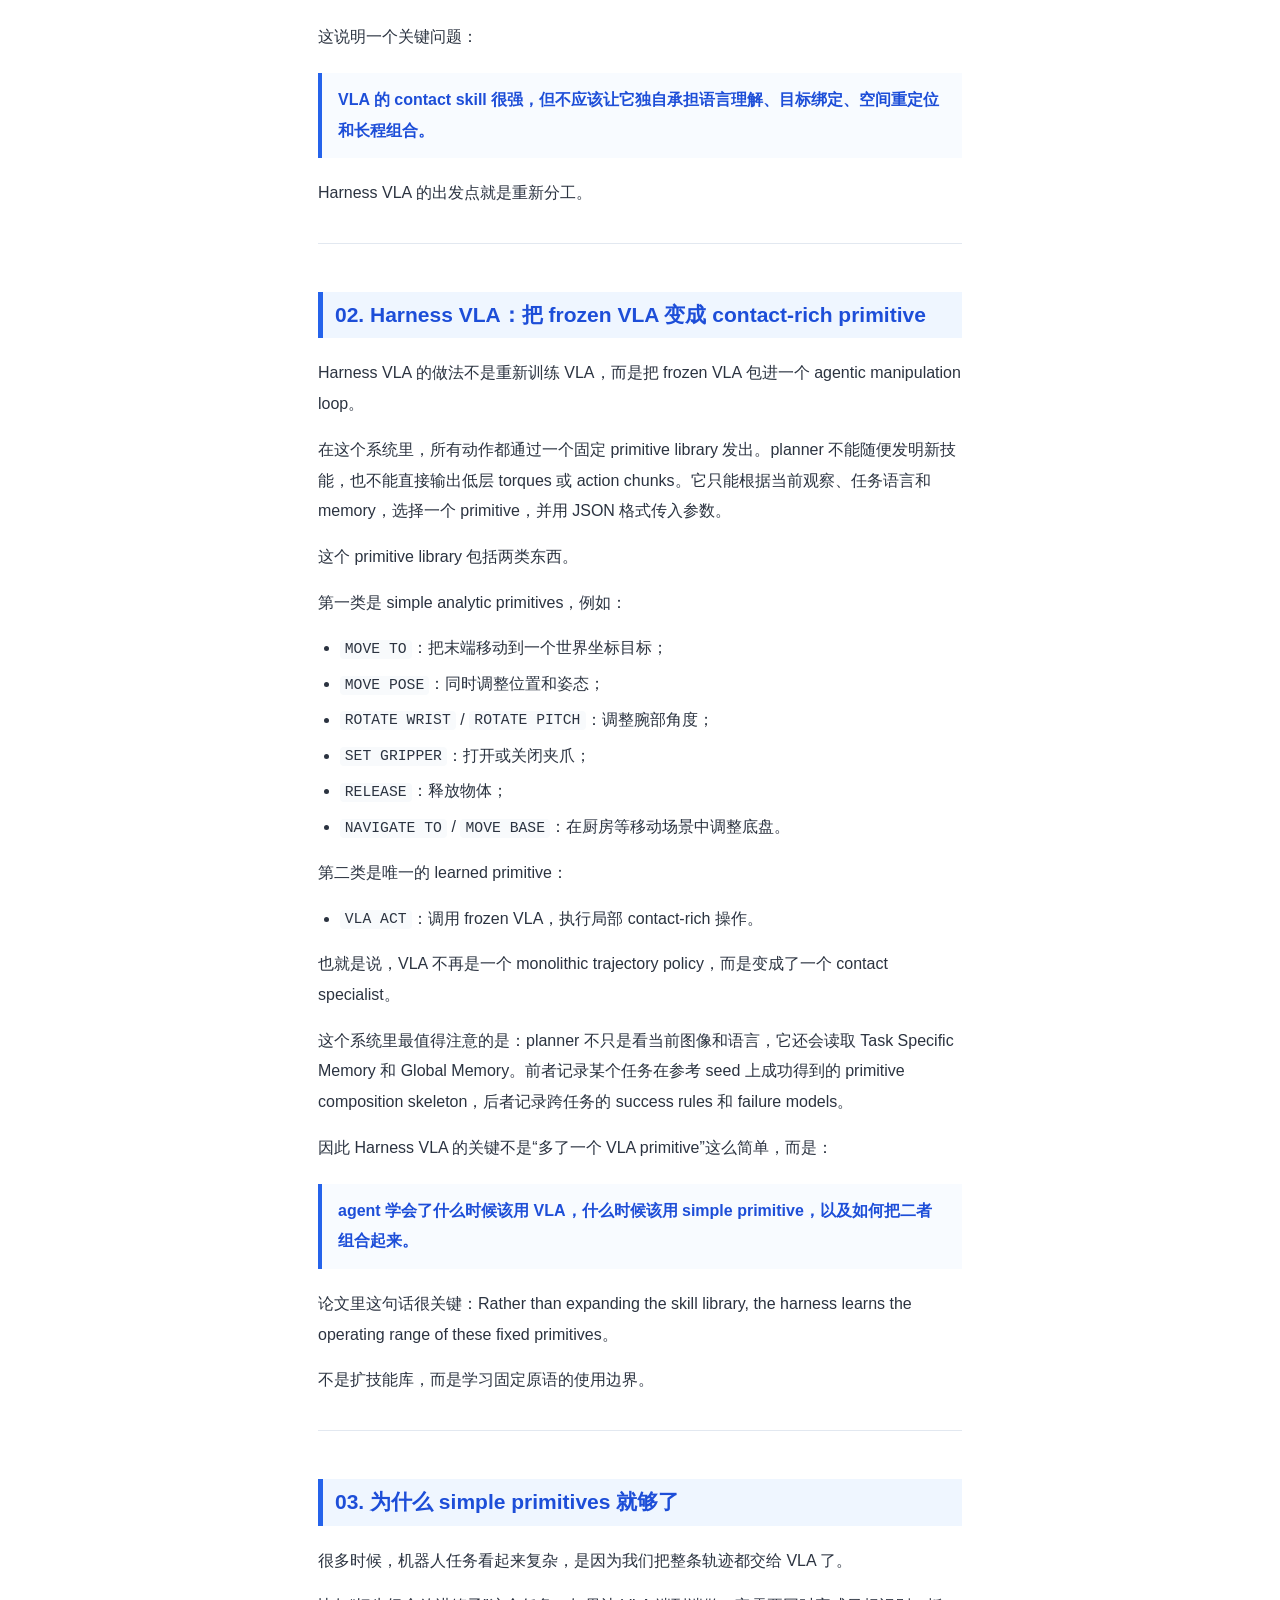
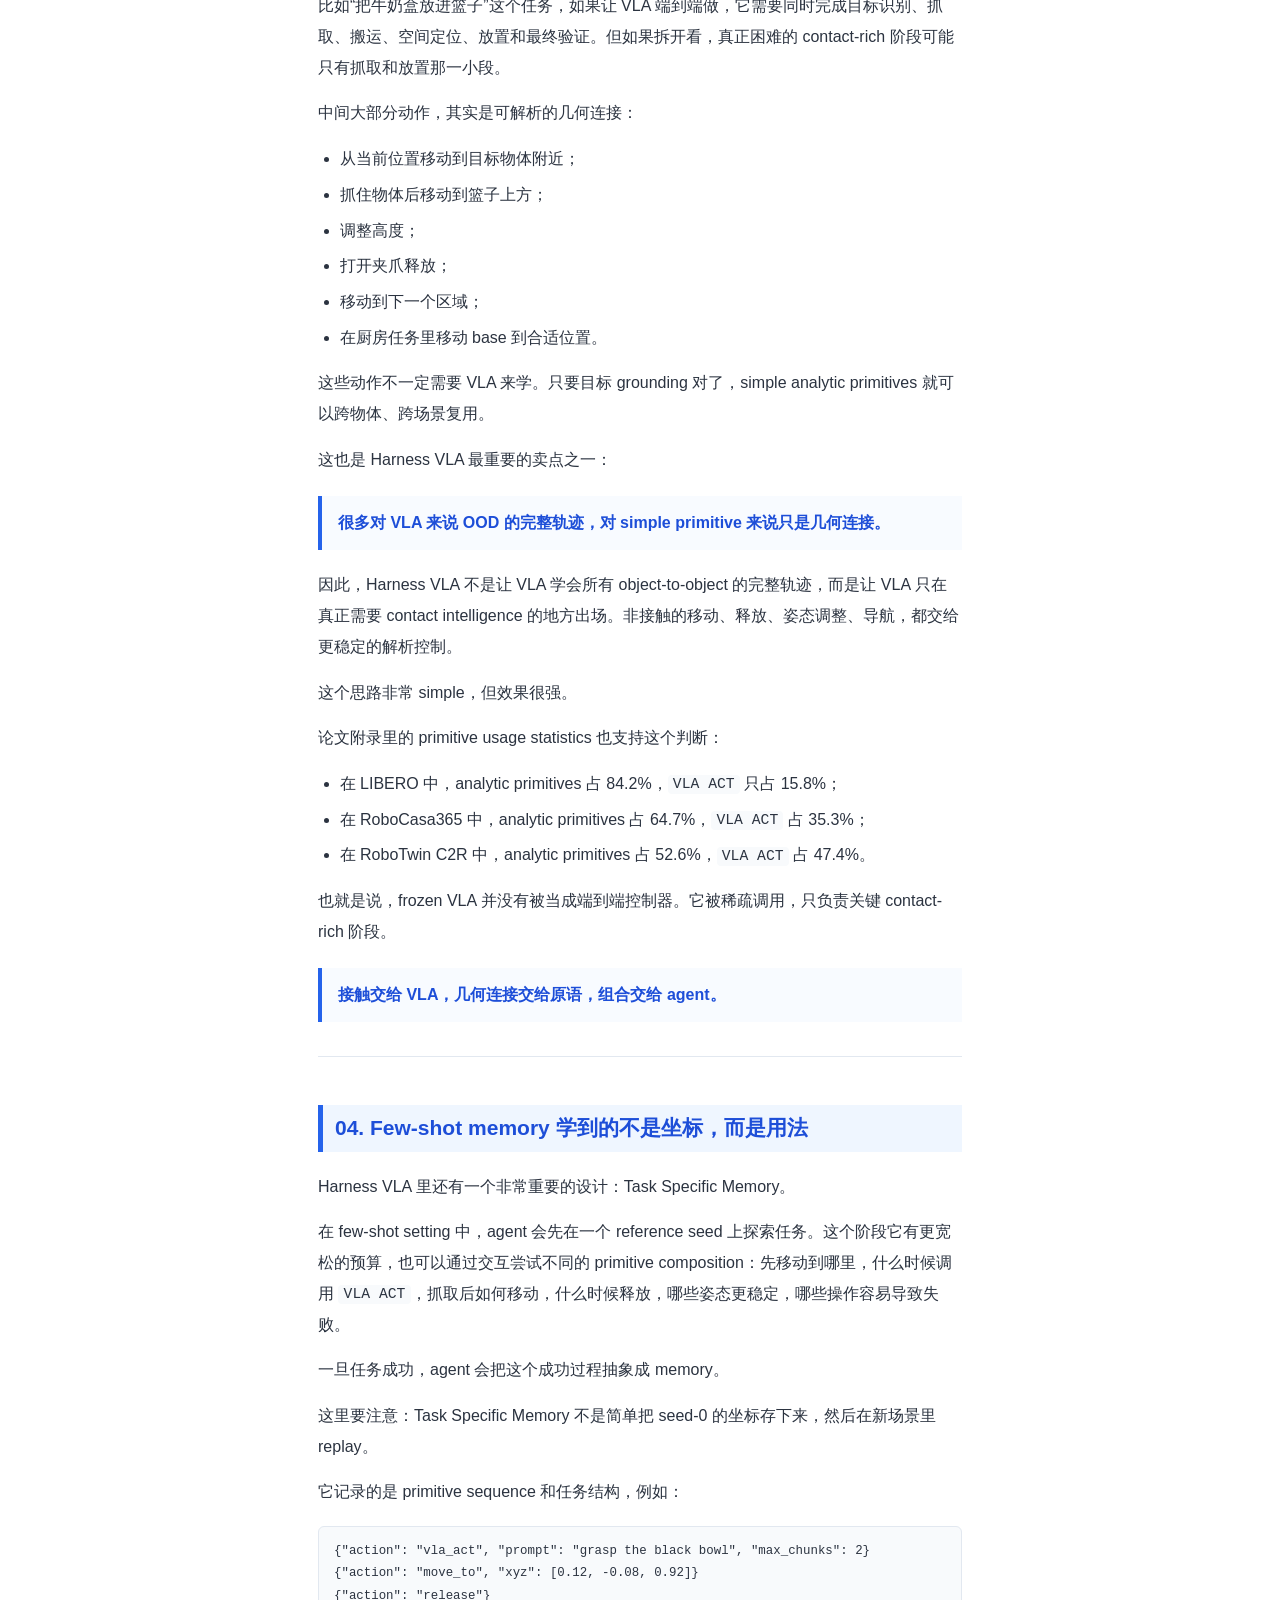
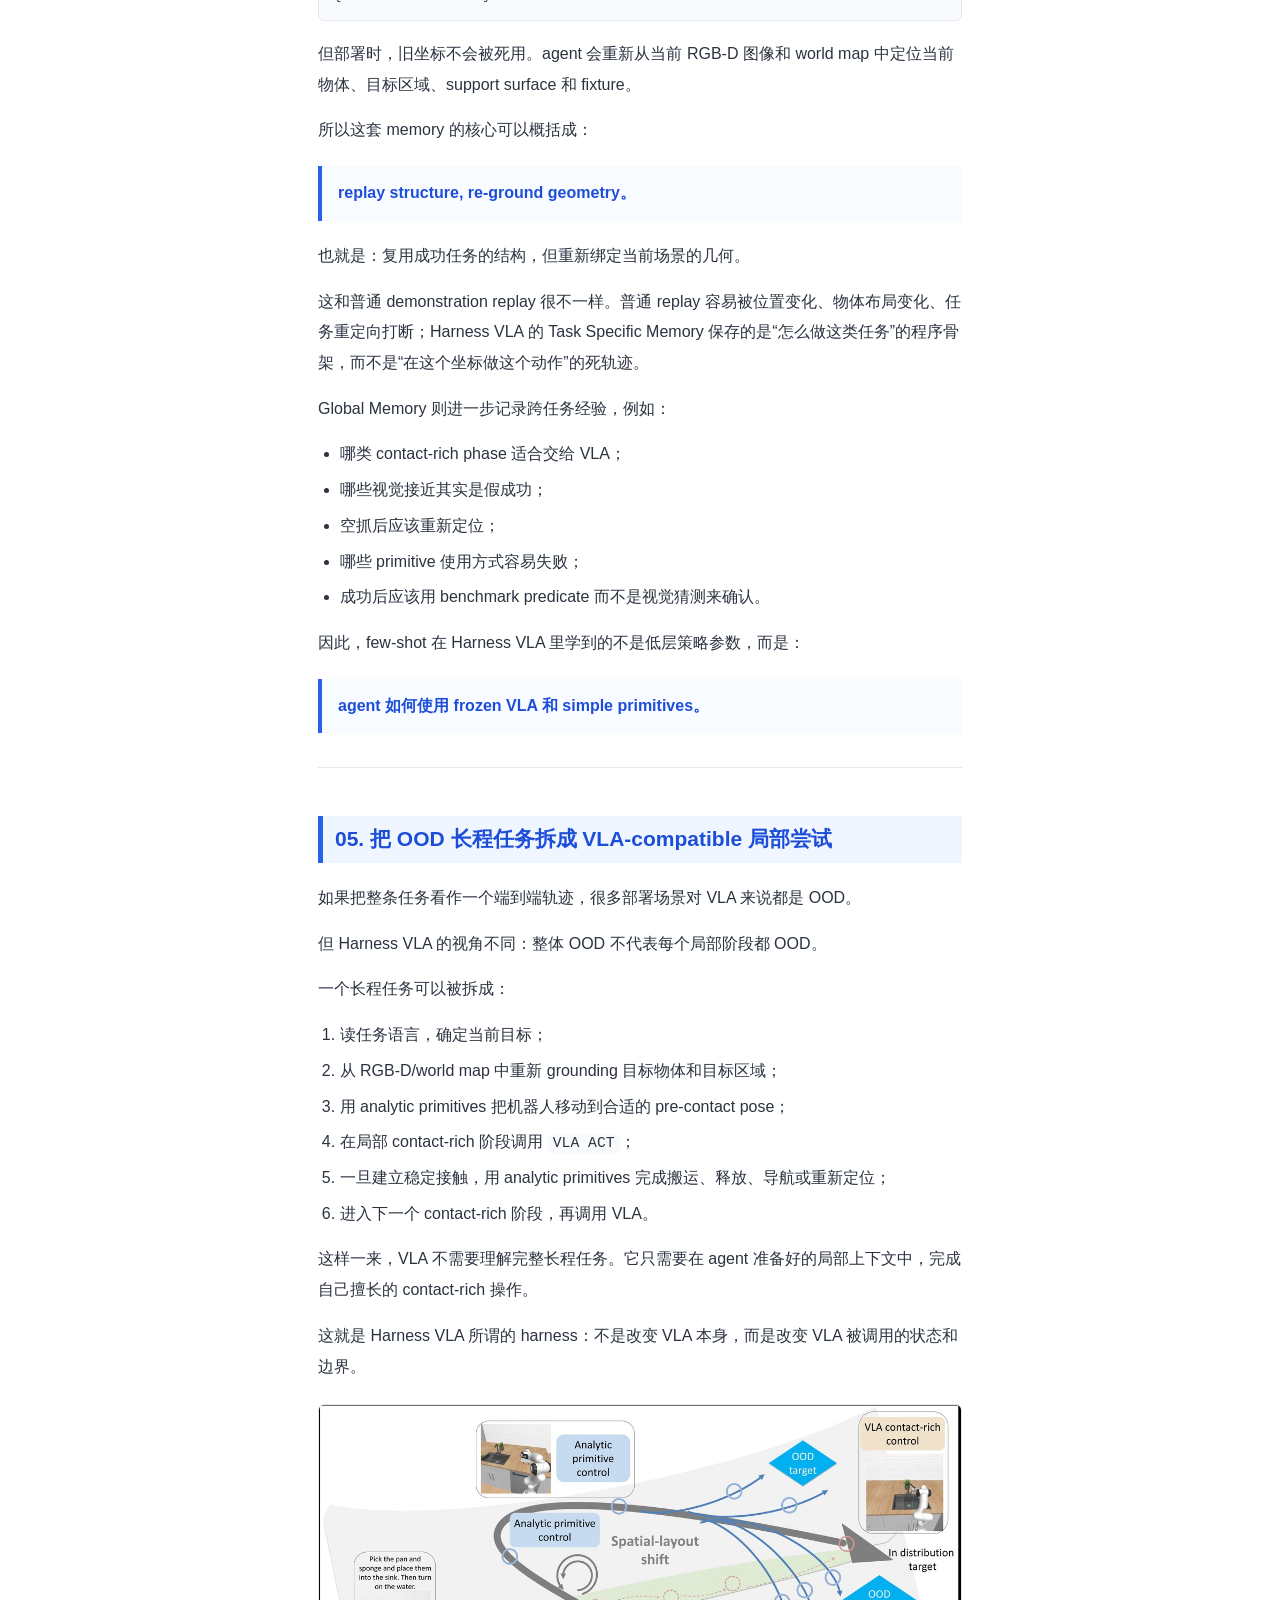
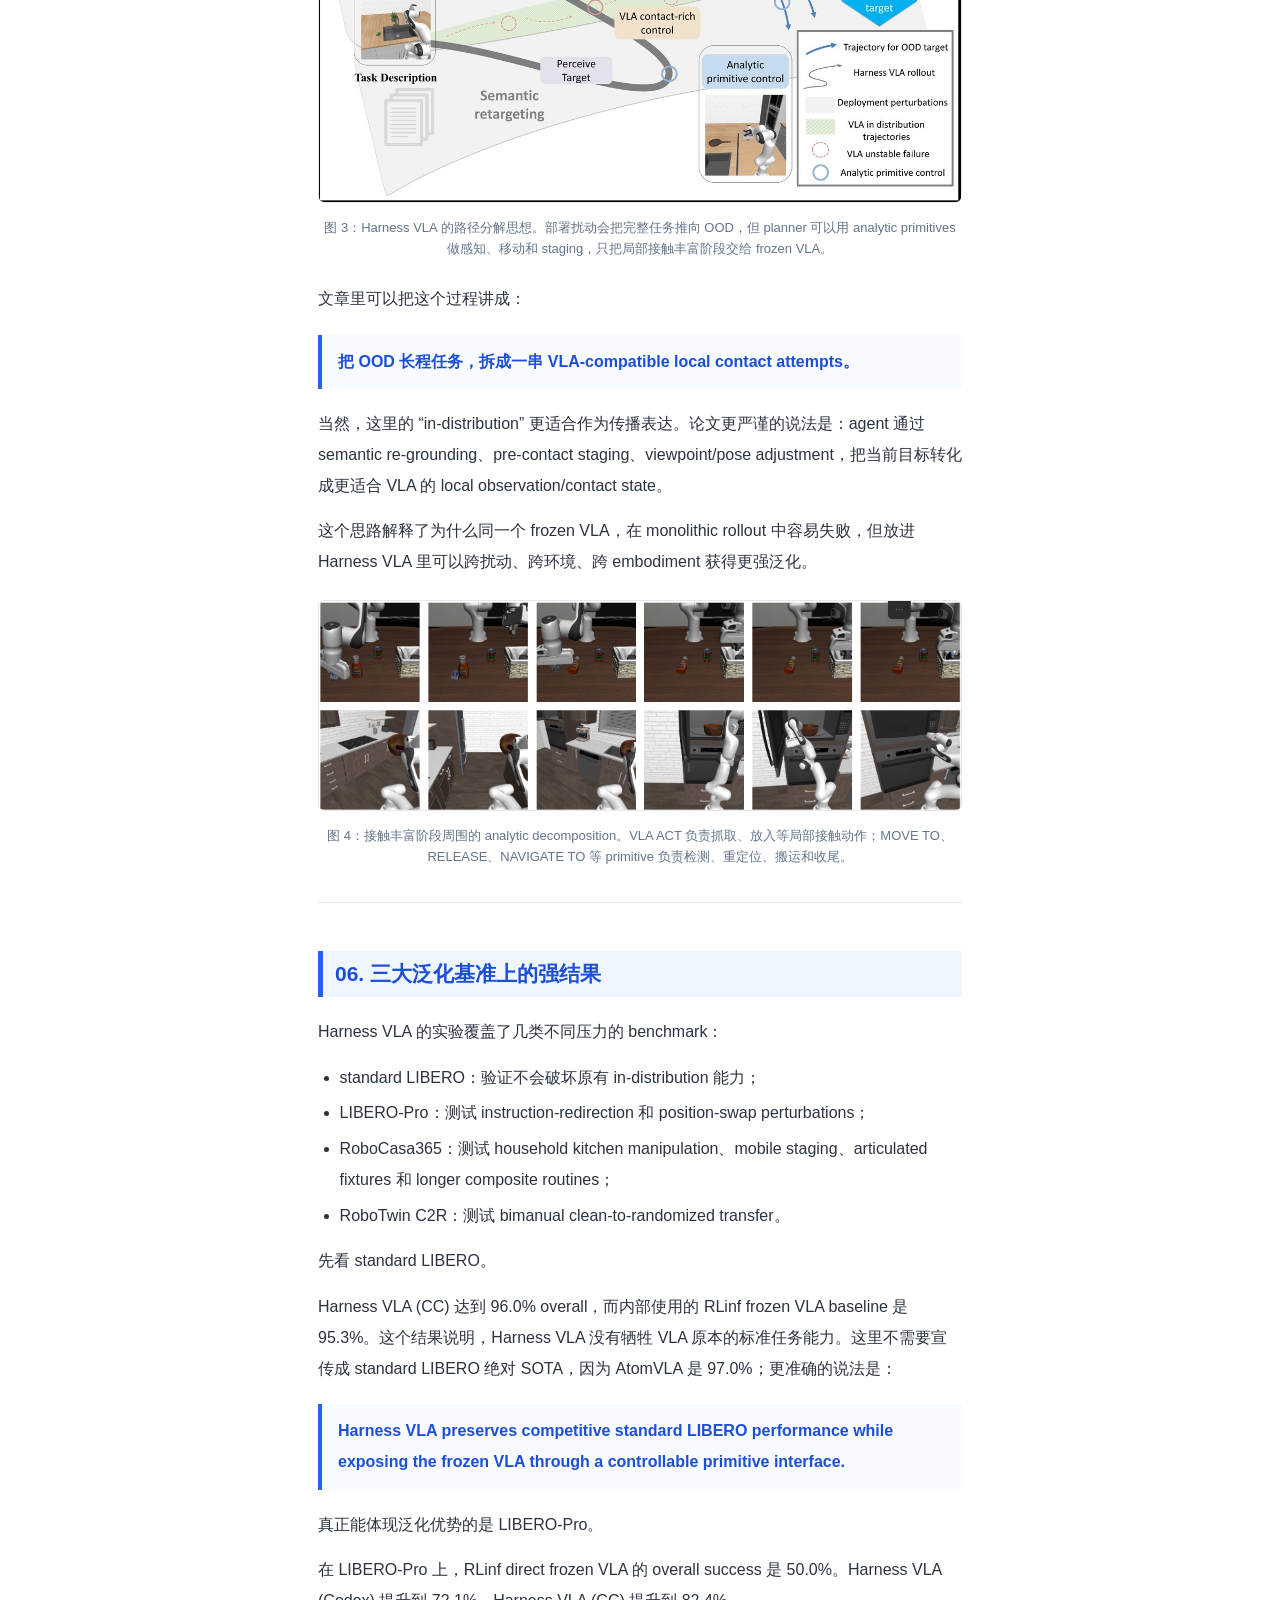
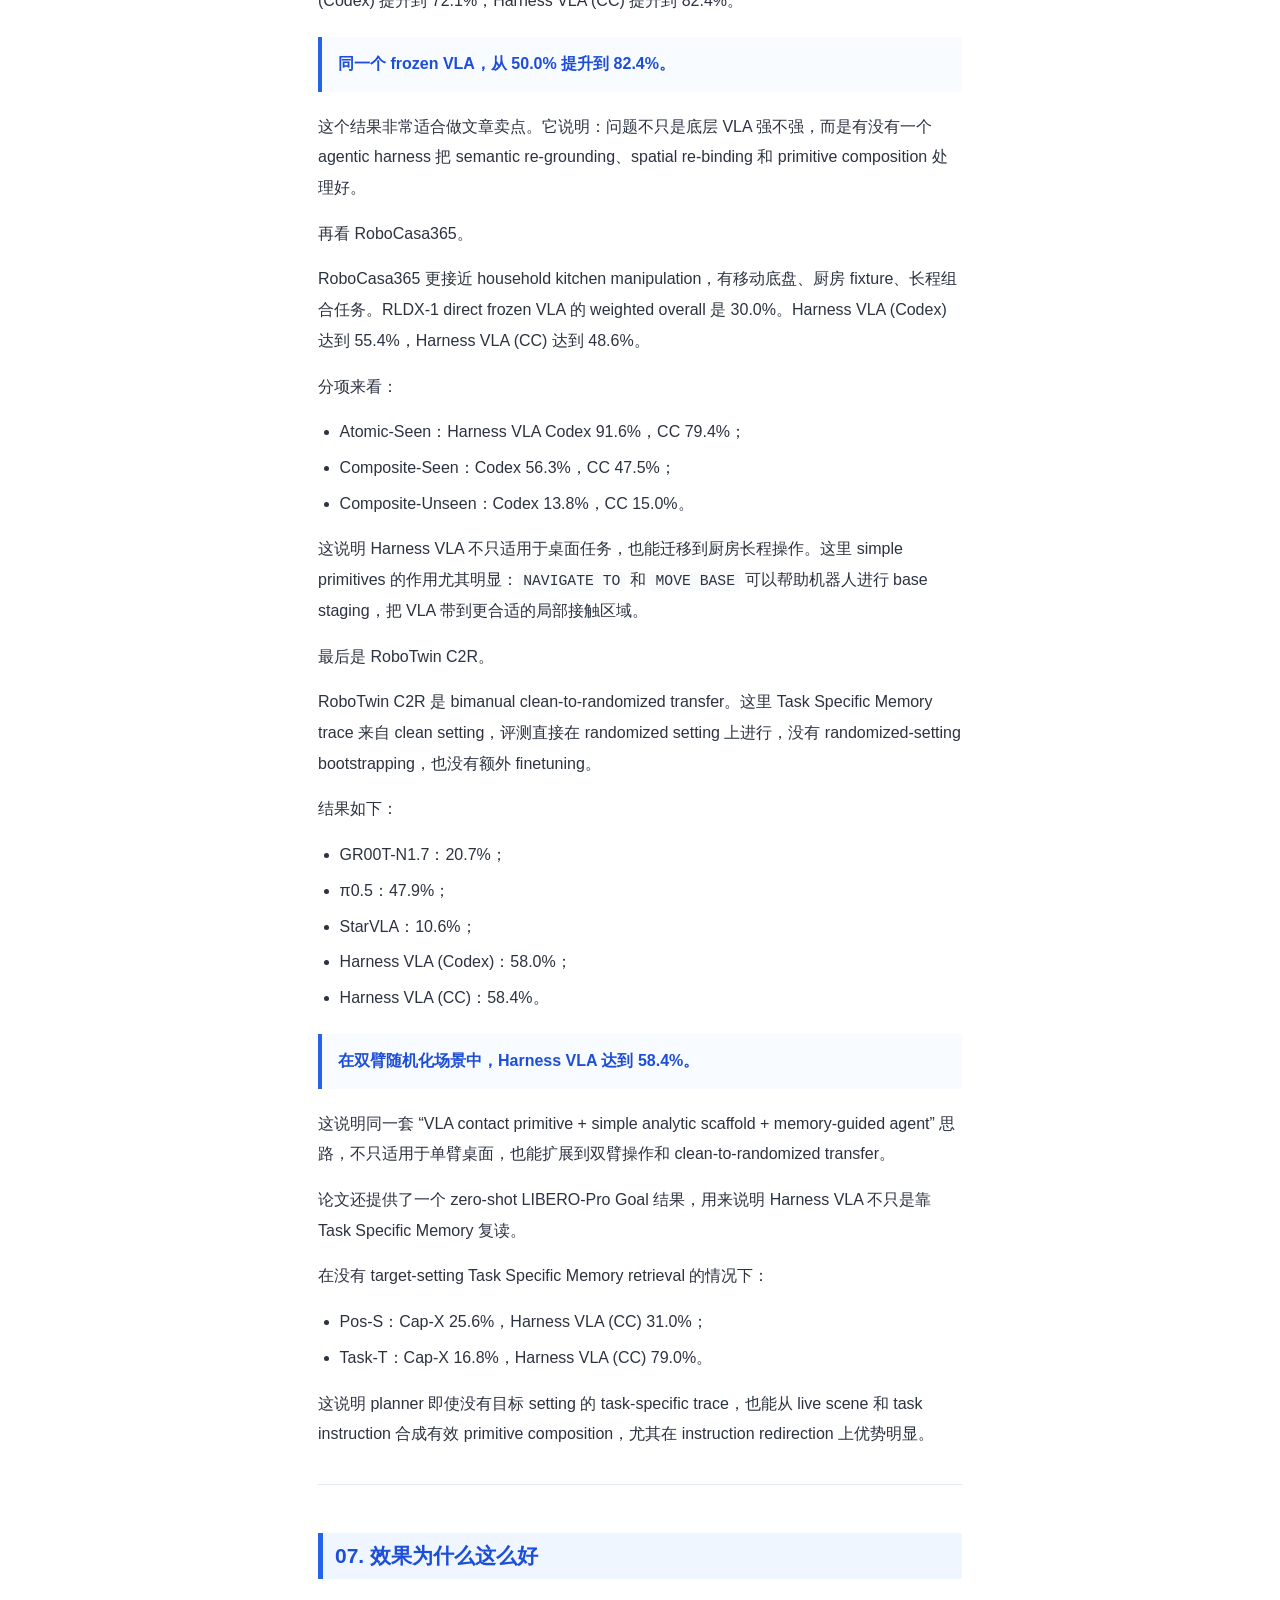
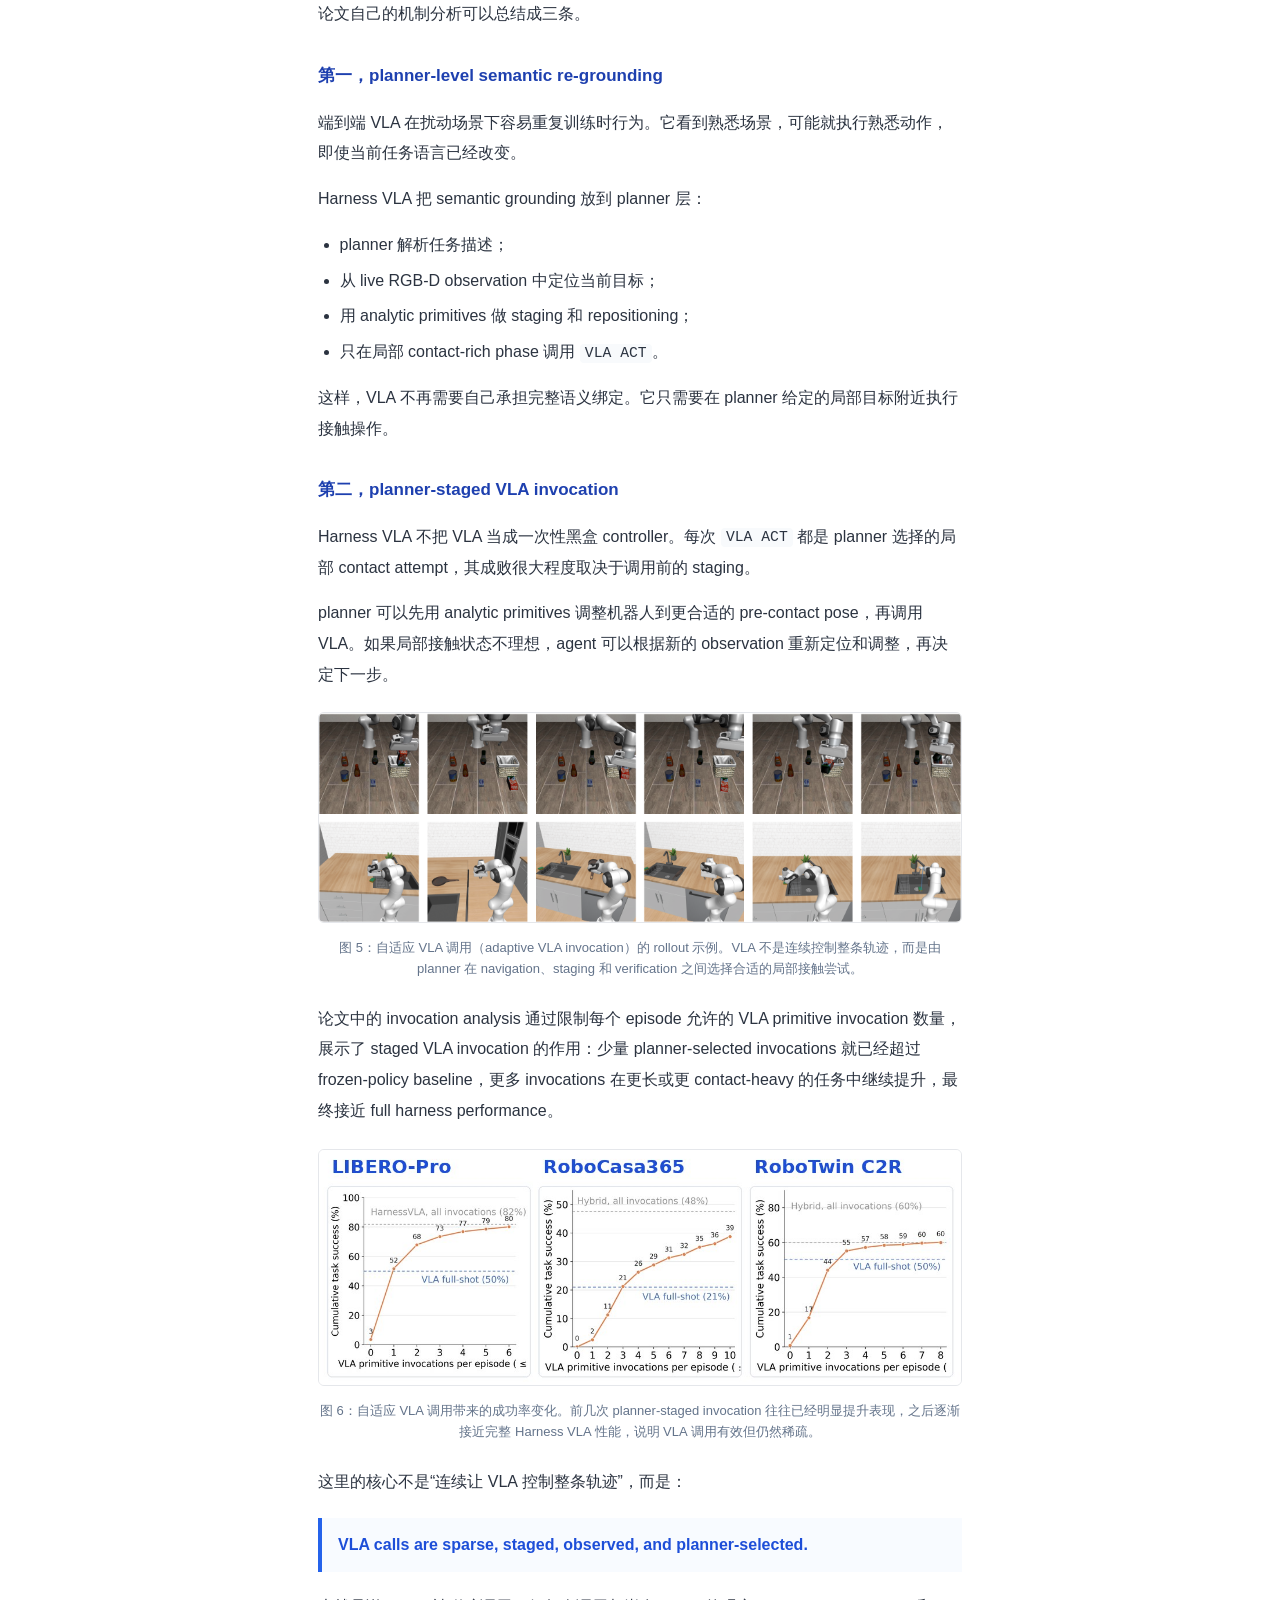
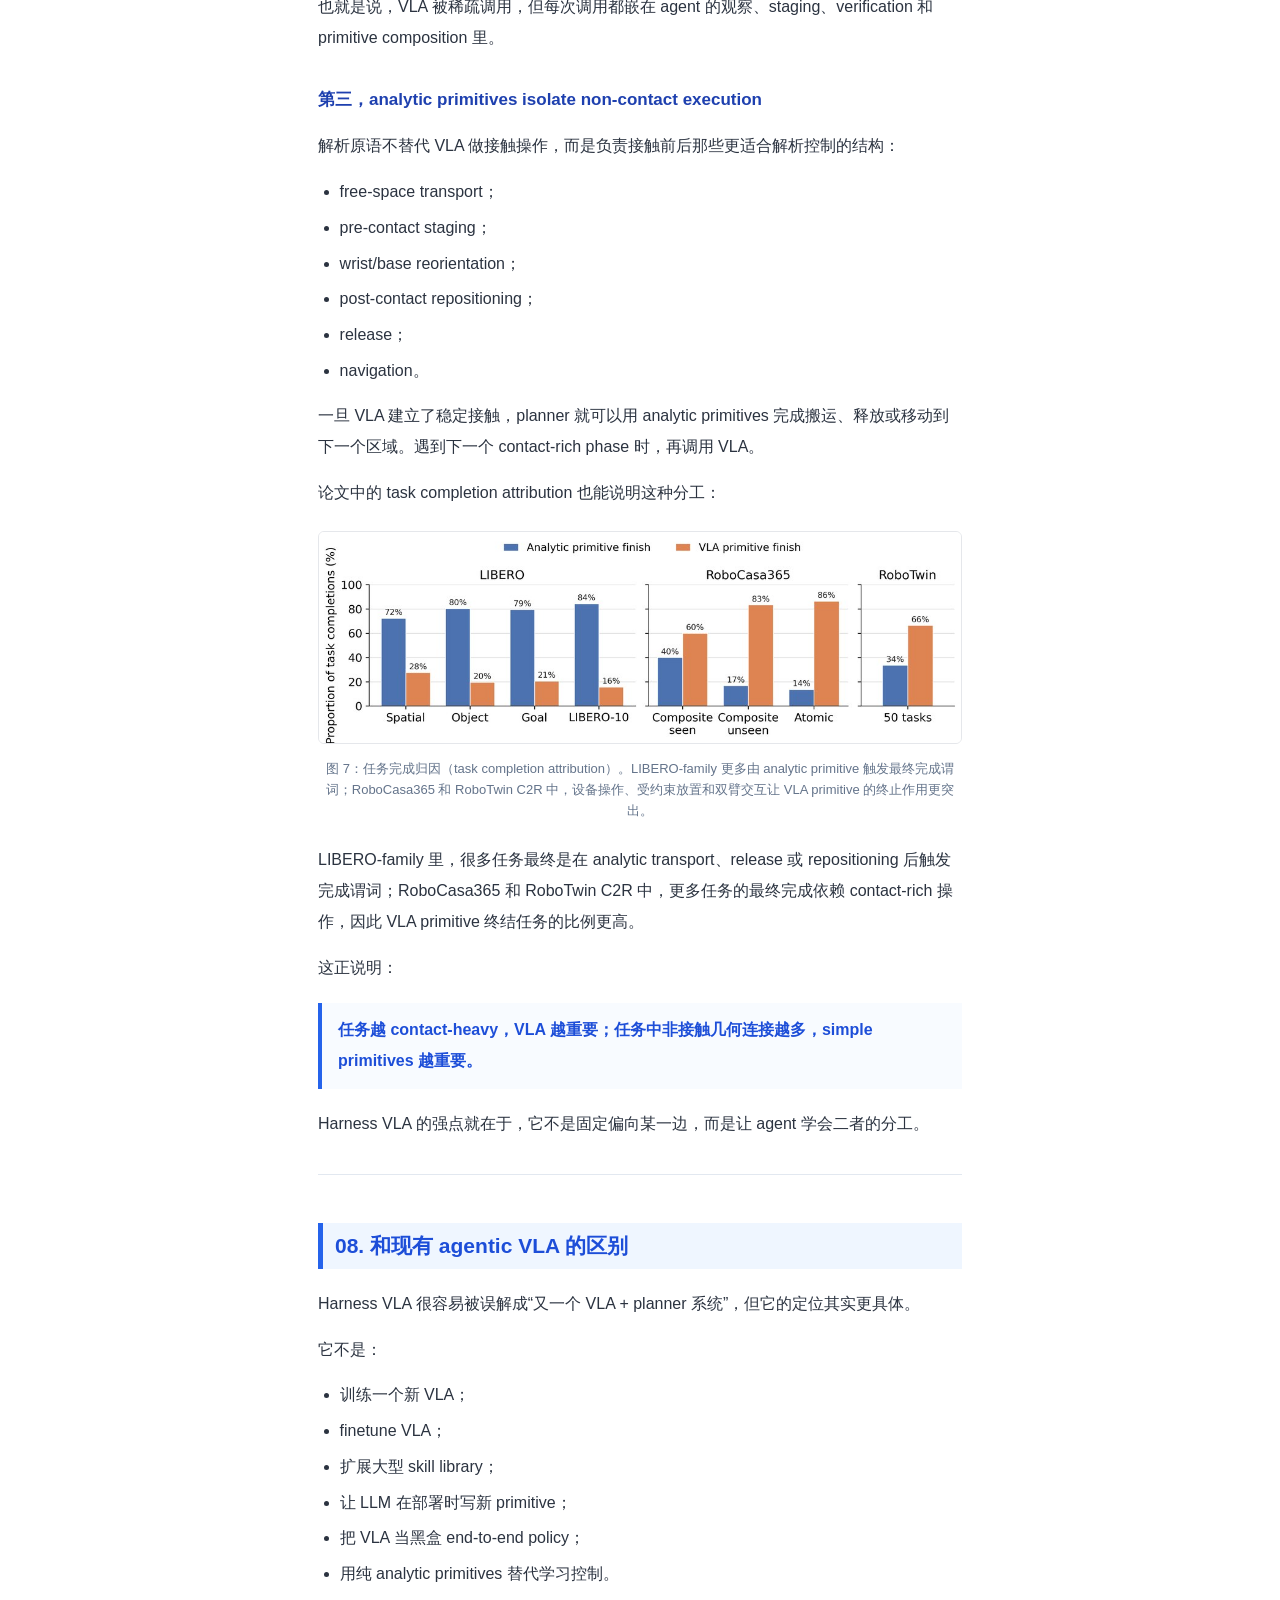
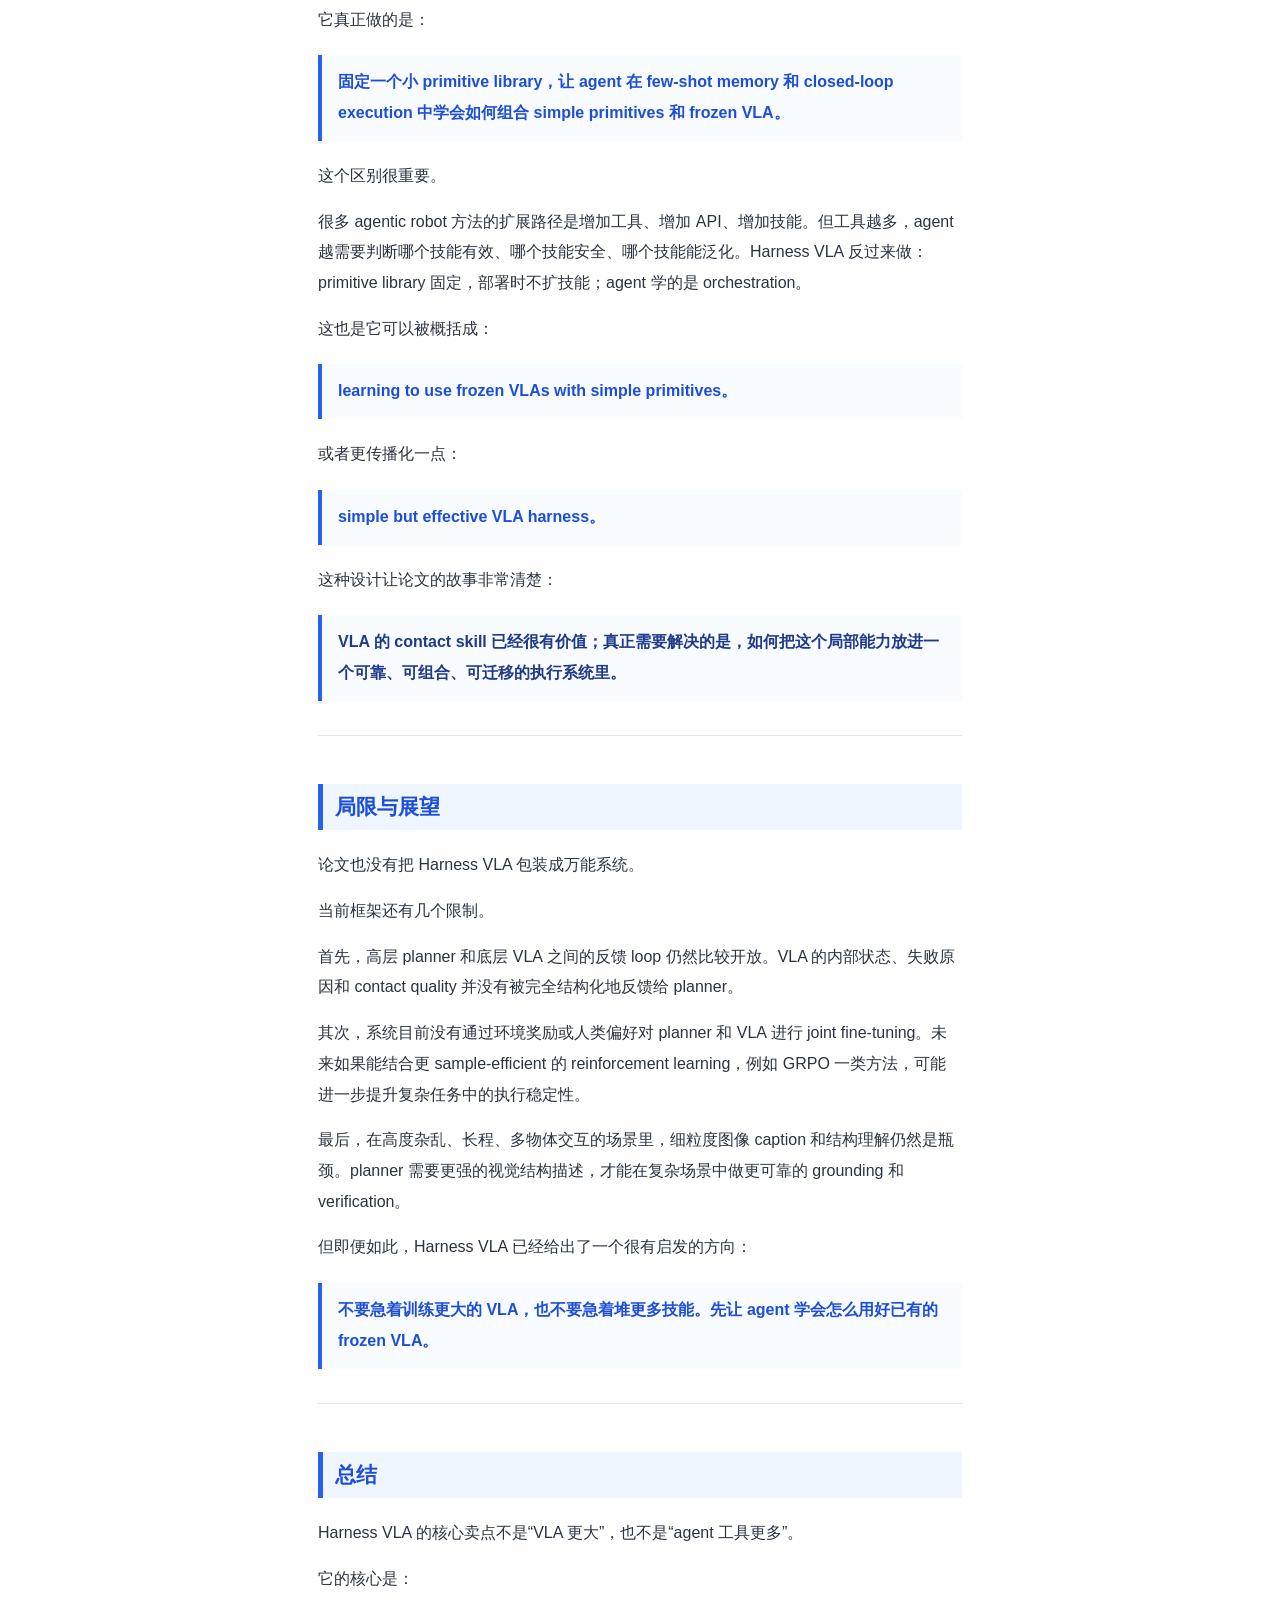
==== commit 47d2633a: "Update WeChat article assets" ====
--- a/gongzhonghao.html
+++ b/gongzhonghao.html
@@ -31,7 +31,7 @@
 </head>
 <body>
   <main>
-<h1>Frozen VLA + Simple Primitives，就能做强泛化机器人操作？Harness VLA 给出新答案</h1>
+    <h1>Frozen VLA + Simple Primitives，就能做强泛化机器人操作？Harness VLA 给出新答案</h1>
 <p>如果一个机器人已经学会了抓取、放置、开抽屉、按按钮、操作水龙头，它是不是就能稳定完成各种自然语言指令？</p>
 <p>过去两年，Vision-Language-Action Models，也就是 VLA，给了机器人学习领域一个很强的想象：直接把图像、语言和动作连起来，让模型从大规模机器人轨迹里学会操作。很多 VLA 在训练分布内已经表现得相当不错。它们能抓住物体，能把东西放进容器，也能完成一些接触丰富的动作。</p>
 <p>但一到真实部署，问题很快出现。</p>
@@ -50,8 +50,8 @@
 <blockquote>
 <p><strong>simple primitives + frozen VLA + memory-guided agent = strong OOD generalization。</strong></p>
 </blockquote>
-<p><img alt="Harness VLA 框架总览图" src="wechat_assets/framework_scheme_primary_v2.jpg" /></p>
-<p class="fig-caption">图 1：Harness VLA 的整体框架。Agentic Planner 读取任务、观察和 memory，在固定 primitive library 中组合 VLA primitive 与 analytic primitives。</p>
+<p><img alt="Harness VLA 框架总览图" src="wechat_assets/scheme_wechat.jpg" /></p>
+<p class="fig-caption">图 1：Harness VLA 的整体框架。规划器基于任务、RGB-D 观测、本体感知和 memory，向固定 primitive library 发出结构化调用，组合 VLA primitive 与 analytic primitives。</p>
 
 <p>上图展示了 Harness VLA 的核心思想：planner 不直接输出底层动作，而是在任务语言、RGB-D 观察、proprioception、Task Specific Memory 和 Global Memory 的条件下，调用一个固定 primitive library。VLA primitive 负责接触丰富的局部执行，analytic primitives 负责确定性移动、姿态、夹爪、导航和释放等非接触结构。</p>
 <h2>论文资源</h2>
@@ -79,8 +79,8 @@
 </ul>
 <p>在这些场景下，端到端 VLA 经常会暴露一个问题：它可能学会了“熟悉轨迹”，但没有稳健地学会“当前任务绑定”。</p>
 <p>论文中 LIBERO-Pro 的可视化例子很直观。在 task-perturbed OBJECT-PRO 中，视觉场景看起来和标准任务很像，但指令已经把目标重定向了；RLinf 这样的 frozen VLA 仍然可能重复标准任务行为。在 swap-perturbed GOAL-PRO 中，物体布局发生变化，VLA 也可能继续朝训练时熟悉的区域移动。</p>
-<p><img alt="LIBERO-Pro 扰动对比：frozen VLA vs Harness VLA" src="wechat_assets/libero_pro_comparison_wechat.jpg" /></p>
-<p class="fig-caption">图 2：LIBERO-Pro 中的语义重定向和空间变化。Frozen VLA 容易重复训练时行为，Harness VLA 通过 planner 重新 grounding 当前目标。</p>
+<p><img alt="LIBERO-Pro 扰动示例" src="wechat_assets/a.png" /></p>
+<p class="fig-caption">图 2：LIBERO-Pro 扰动示例。视觉相似但目标被重定向、布局被交换时，RLinf 容易重复标准行为；Harness VLA 通过 planner 重新 grounding 目标，并在 staging 后调用 VLA ACT。</p>
 
 <p>这说明一个关键问题：</p>
 <blockquote>
@@ -106,10 +106,7 @@
 <li><code>VLA ACT</code>：调用 frozen VLA，执行局部 contact-rich 操作。</li>
 </ul>
 <p>也就是说，VLA 不再是一个 monolithic trajectory policy，而是变成了一个 contact specialist。</p>
-<p><img alt="Harness VLA 路径分解示意图" src="wechat_assets/abstract_figure_wechat.jpg" /></p>
-<p class="fig-caption">图 3：Harness VLA 的路径分解思想。Analytic primitives 处理非接触阶段，VLA 只在 contact-rich 局部阶段出场。</p>
-
-<p>这张框架图里最值得注意的是：planner 不只是看当前图像和语言，它还会读取 Task Specific Memory 和 Global Memory。前者记录某个任务在参考 seed 上成功得到的 primitive composition skeleton，后者记录跨任务的 success rules 和 failure models。</p>
+<p>这个系统里最值得注意的是：planner 不只是看当前图像和语言，它还会读取 Task Specific Memory 和 Global Memory。前者记录某个任务在参考 seed 上成功得到的 primitive composition skeleton，后者记录跨任务的 success rules 和 failure models。</p>
 <p>因此 Harness VLA 的关键不是“多了一个 VLA primitive”这么简单，而是：</p>
 <blockquote>
 <p><strong>agent 学会了什么时候该用 VLA，什么时候该用 simple primitive，以及如何把二者组合起来。</strong></p>
@@ -191,12 +188,18 @@
 </ol>
 <p>这样一来，VLA 不需要理解完整长程任务。它只需要在 agent 准备好的局部上下文中，完成自己擅长的 contact-rich 操作。</p>
 <p>这就是 Harness VLA 所谓的 harness：不是改变 VLA 本身，而是改变 VLA 被调用的状态和边界。</p>
+<p><img alt="Harness VLA 路径分解示意图" src="wechat_assets/abstract_figure_wechat.jpg" /></p>
+<p class="fig-caption">图 3：Harness VLA 的路径分解思想。部署扰动会把完整任务推向 OOD，但 planner 可以用 analytic primitives 做感知、移动和 staging，只把局部接触丰富阶段交给 frozen VLA。</p>
+
 <p>文章里可以把这个过程讲成：</p>
 <blockquote>
 <p><strong>把 OOD 长程任务，拆成一串 VLA-compatible local contact attempts。</strong></p>
 </blockquote>
 <p>当然，这里的 “in-distribution” 更适合作为传播表达。论文更严谨的说法是：agent 通过 semantic re-grounding、pre-contact staging、viewpoint/pose adjustment，把当前目标转化成更适合 VLA 的 local observation/contact state。</p>
 <p>这个思路解释了为什么同一个 frozen VLA，在 monolithic rollout 中容易失败，但放进 Harness VLA 里可以跨扰动、跨环境、跨 embodiment 获得更强泛化。</p>
+<p><img alt="接触阶段周围的解析分解" src="wechat_assets/c.png" /></p>
+<p class="fig-caption">图 4：接触丰富阶段周围的 analytic decomposition。VLA ACT 负责抓取、放入等局部接触动作；MOVE TO、RELEASE、NAVIGATE TO 等 primitive 负责检测、重定位、搬运和收尾。</p>
+
 <hr />
 <h2>06. 三大泛化基准上的强结果</h2>
 <p>Harness VLA 的实验覆盖了几类不同压力的 benchmark：</p>
@@ -263,15 +266,18 @@
 <h3>第二，planner-staged VLA invocation</h3>
 <p>Harness VLA 不把 VLA 当成一次性黑盒 controller。每次 <code>VLA ACT</code> 都是 planner 选择的局部 contact attempt，其成败很大程度取决于调用前的 staging。</p>
 <p>planner 可以先用 analytic primitives 调整机器人到更合适的 pre-contact pose，再调用 VLA。如果局部接触状态不理想，agent 可以根据新的 observation 重新定位和调整，再决定下一步。</p>
-<p>论文 Figure 4 通过限制每个 episode 允许的 VLA primitive invocation 数量，展示了 staged VLA invocation 的作用：少量 planner-selected invocations 就已经超过 frozen-policy baseline，更多 invocations 在更长或更 contact-heavy 的任务中继续提升，最终接近 full harness performance。</p>
-<p><img alt="staged VLA invocation 分析" src="wechat_assets/vla_invocation_montage_wechat.jpg" /></p>
-<p class="fig-caption">图 4：不同 benchmark 中，planner-selected VLA invocation 带来的成功率变化。VLA 不是连续控制器，而是被稀疏、局部地调用。</p>
+<p><img alt="自适应调用 VLA 的 rollout 示例" src="wechat_assets/b.png" /></p>
+<p class="fig-caption">图 5：自适应 VLA 调用（adaptive VLA invocation）的 rollout 示例。VLA 不是连续控制整条轨迹，而是由 planner 在 navigation、staging 和 verification 之间选择合适的局部接触尝试。</p>
+
+<p>论文中的 invocation analysis 通过限制每个 episode 允许的 VLA primitive invocation 数量，展示了 staged VLA invocation 的作用：少量 planner-selected invocations 就已经超过 frozen-policy baseline，更多 invocations 在更长或更 contact-heavy 的任务中继续提升，最终接近 full harness performance。</p>
+<p><img alt="staged VLA invocation 分析" src="wechat_assets/e.jpg" /></p>
+<p class="fig-caption">图 6：自适应 VLA 调用带来的成功率变化。前几次 planner-staged invocation 往往已经明显提升表现，之后逐渐接近完整 Harness VLA 性能，说明 VLA 调用有效但仍然稀疏。</p>
 
 <p>这里的核心不是“连续让 VLA 控制整条轨迹”，而是：</p>
 <blockquote>
-<p><strong>VLA calls are sparse but staged, observed, diagnosed, and retryable.</strong></p>
-</blockquote>
-<p>也就是说，VLA 被稀疏调用，但每次调用都嵌在 agent 的观察、诊断、staging 和 primitive composition 里。</p>
+<p><strong>VLA calls are sparse, staged, observed, and planner-selected.</strong></p>
+</blockquote>
+<p>也就是说，VLA 被稀疏调用，但每次调用都嵌在 agent 的观察、staging、verification 和 primitive composition 里。</p>
 <h3>第三，analytic primitives isolate non-contact execution</h3>
 <p>解析原语不替代 VLA 做接触操作，而是负责接触前后那些更适合解析控制的结构：</p>
 <ul>
@@ -284,8 +290,8 @@
 </ul>
 <p>一旦 VLA 建立了稳定接触，planner 就可以用 analytic primitives 完成搬运、释放或移动到下一个区域。遇到下一个 contact-rich phase 时，再调用 VLA。</p>
 <p>论文中的 task completion attribution 也能说明这种分工：</p>
-<p><img alt="任务完成归因：analytic primitive vs VLA primitive" src="wechat_assets/all_finisher_wechat.jpg" /></p>
-<p class="fig-caption">图 5：成功任务最后由哪类 primitive 触发完成谓词。不同场景下，analytic primitive 和 VLA primitive 的分工不同。</p>
+<p><img alt="任务完成归因：analytic primitive vs VLA primitive" src="wechat_assets/d.jpg" /></p>
+<p class="fig-caption">图 7：任务完成归因（task completion attribution）。LIBERO-family 更多由 analytic primitive 触发最终完成谓词；RoboCasa365 和 RoboTwin C2R 中，设备操作、受约束放置和双臂交互让 VLA primitive 的终止作用更突出。</p>
 
 <p>LIBERO-family 里，很多任务最终是在 analytic transport、release 或 repositioning 后触发完成谓词；RoboCasa365 和 RoboTwin C2R 中，更多任务的最终完成依赖 contact-rich 操作，因此 VLA primitive 终结任务的比例更高。</p>
 <p>这正说明：</p>
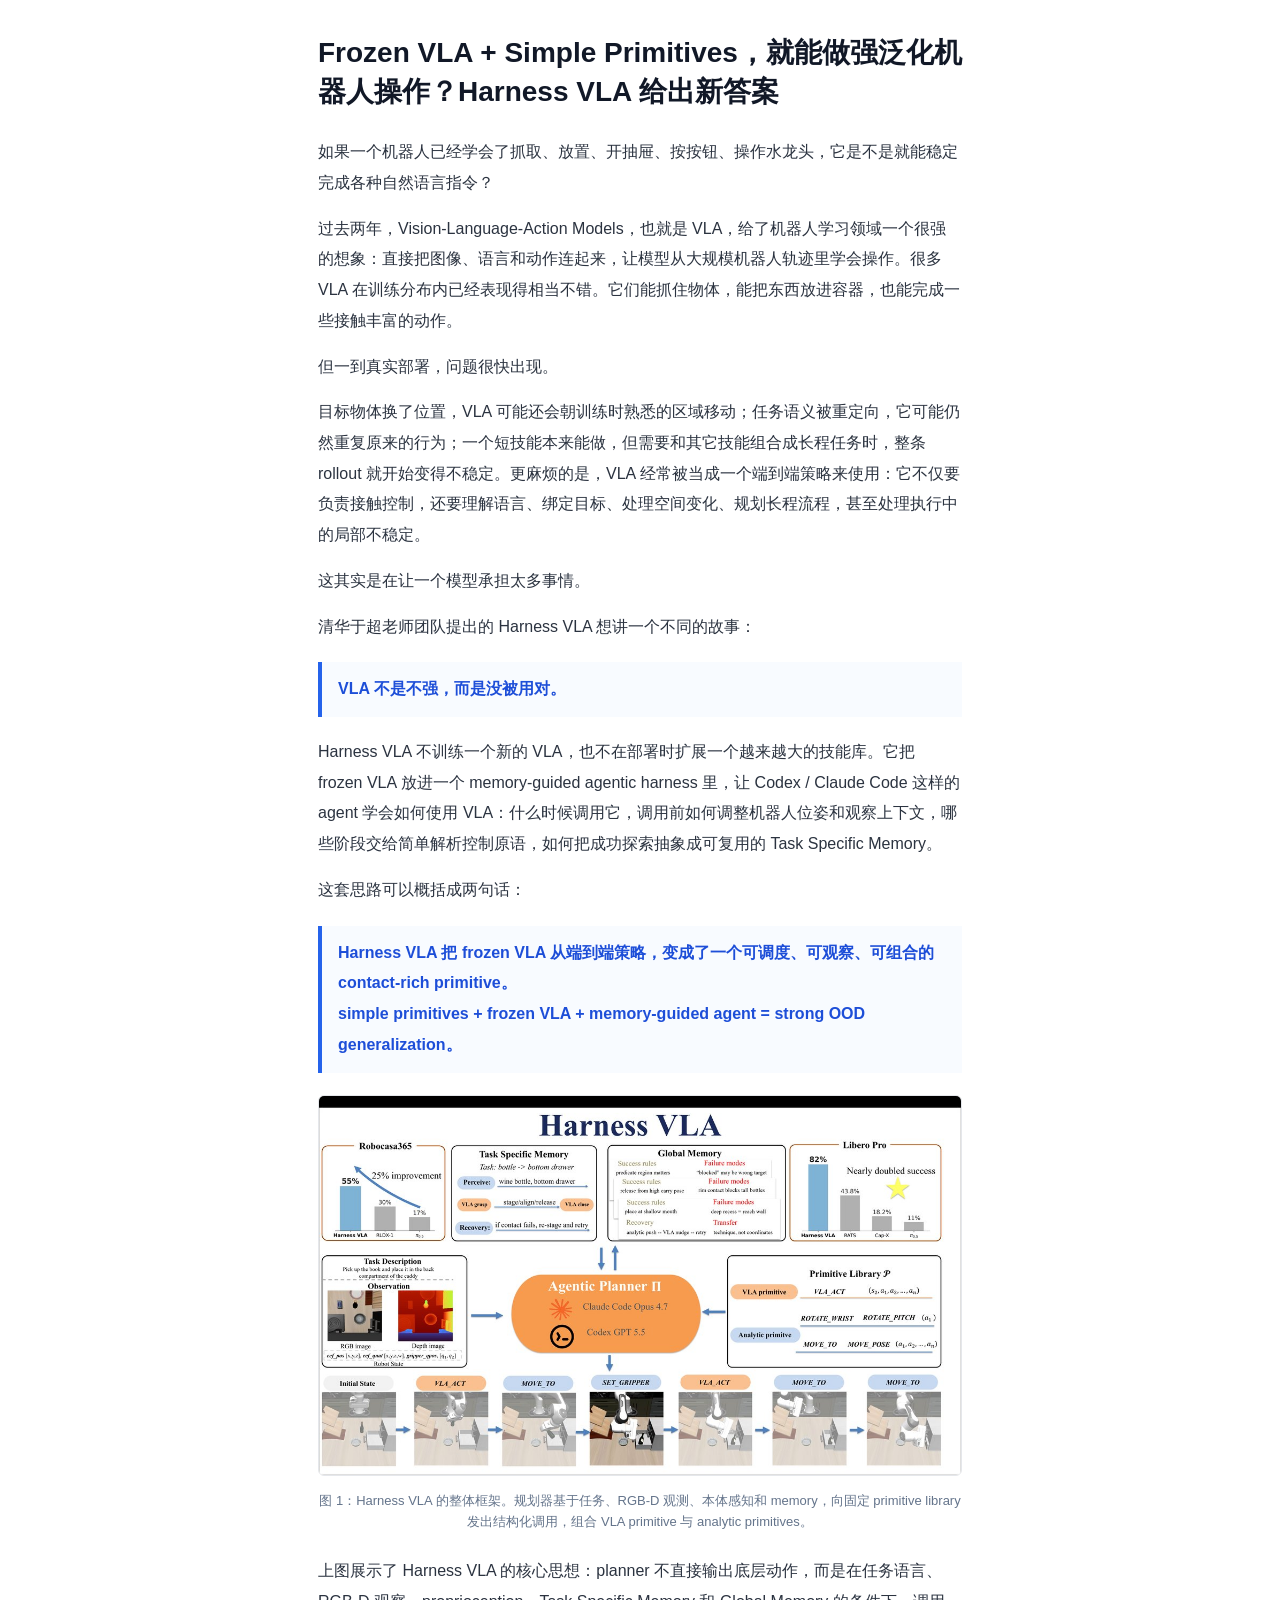
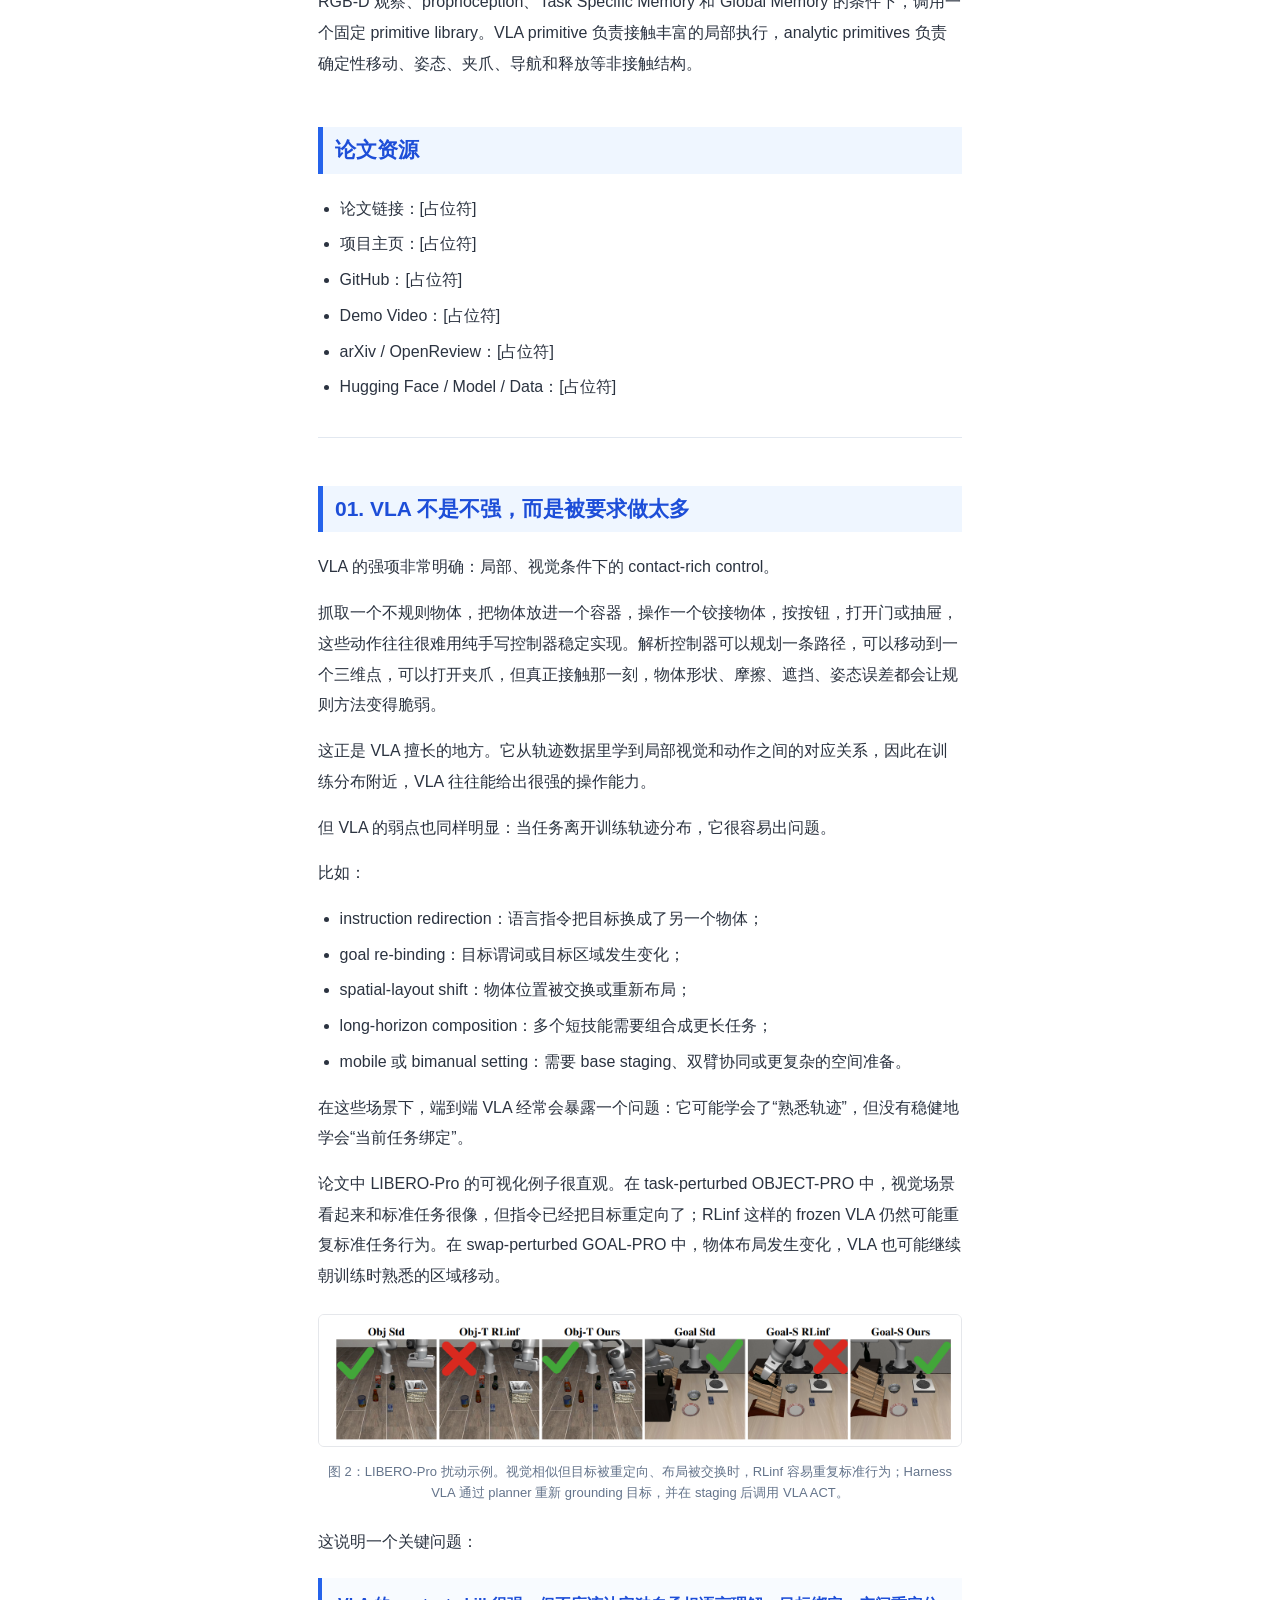
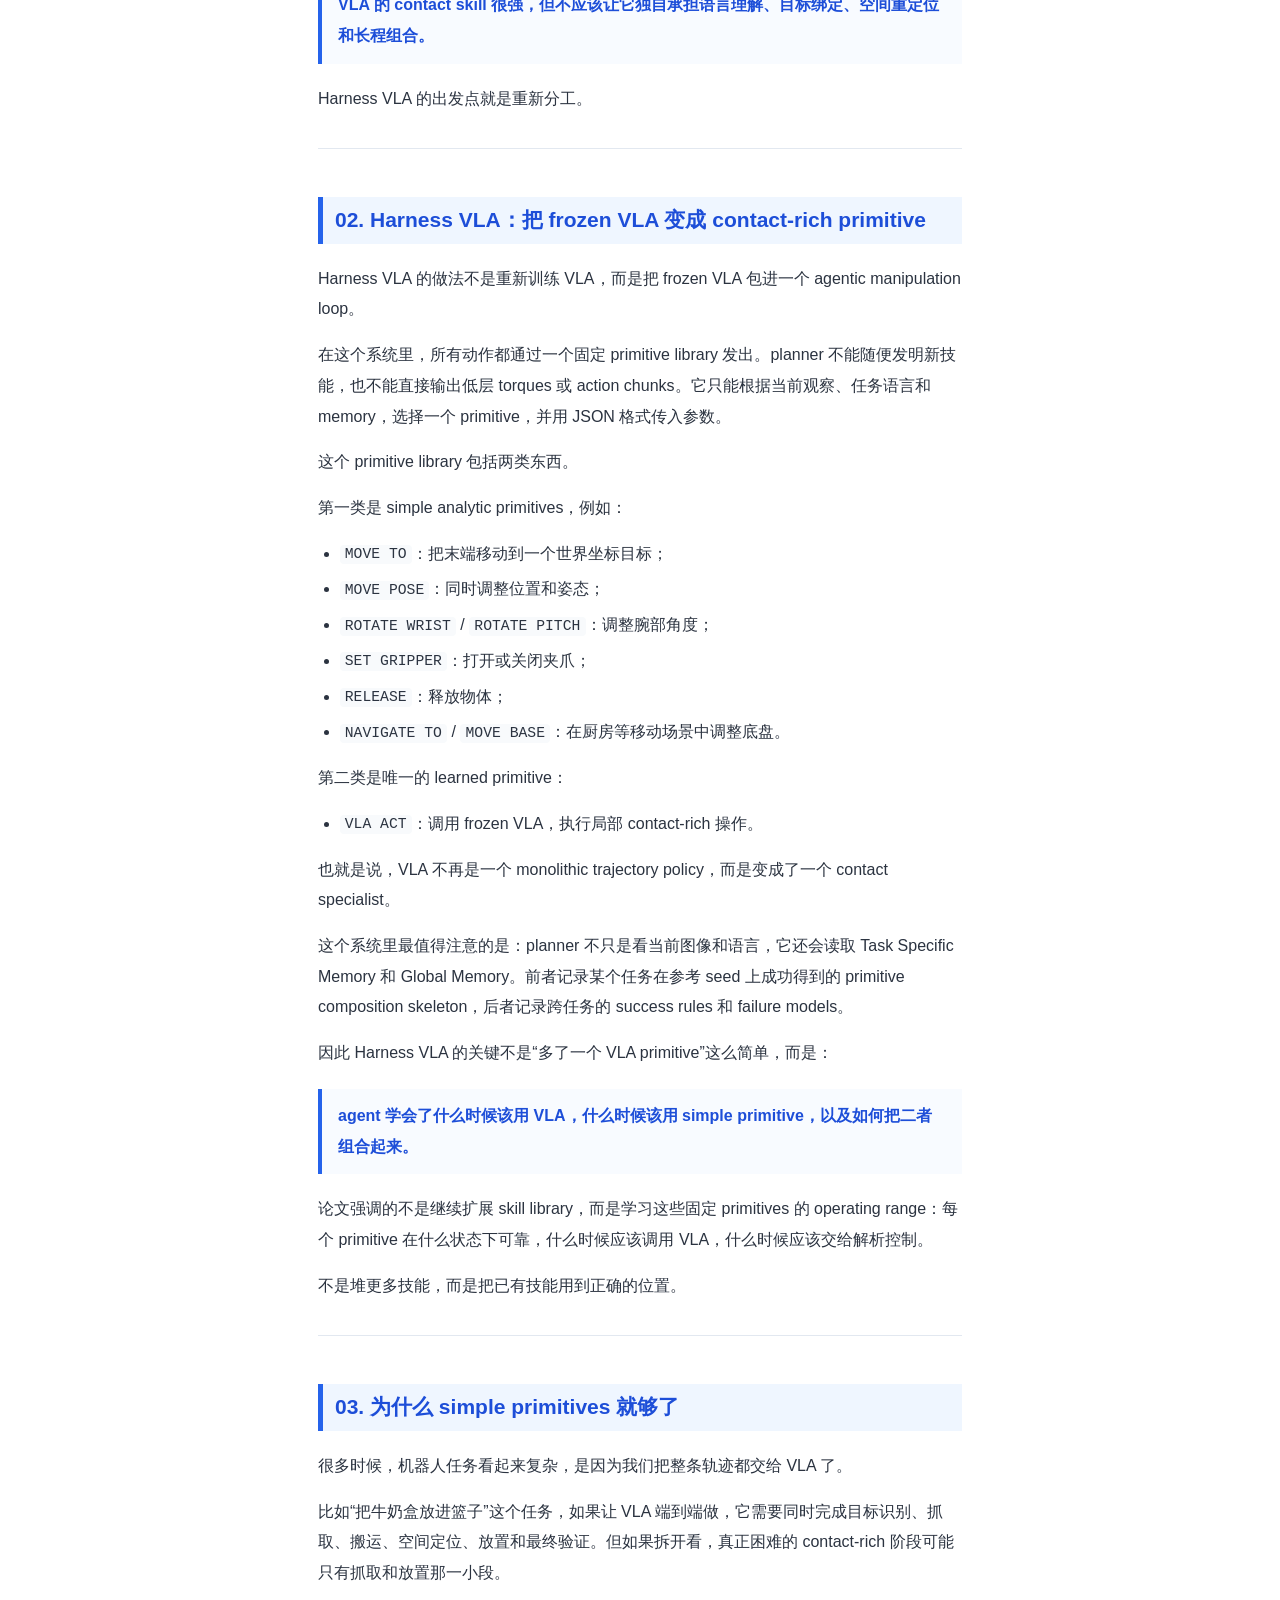
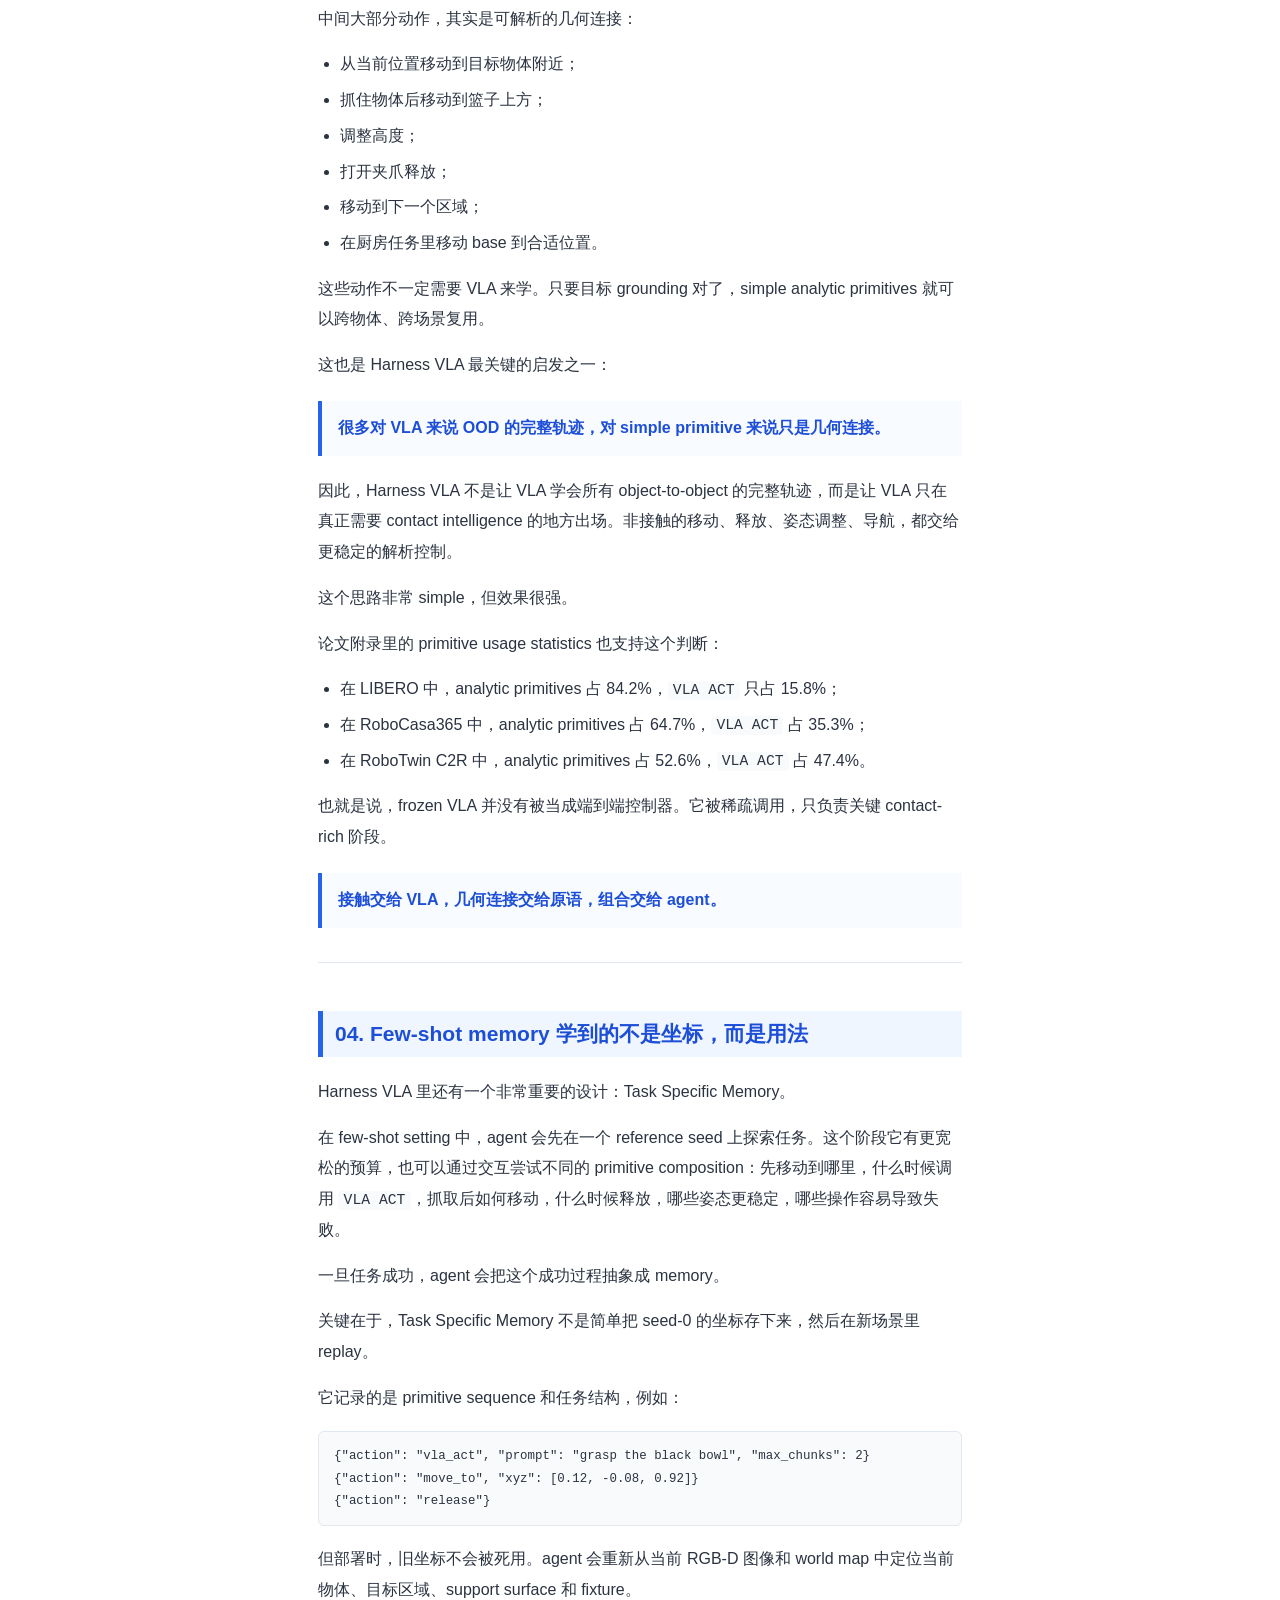
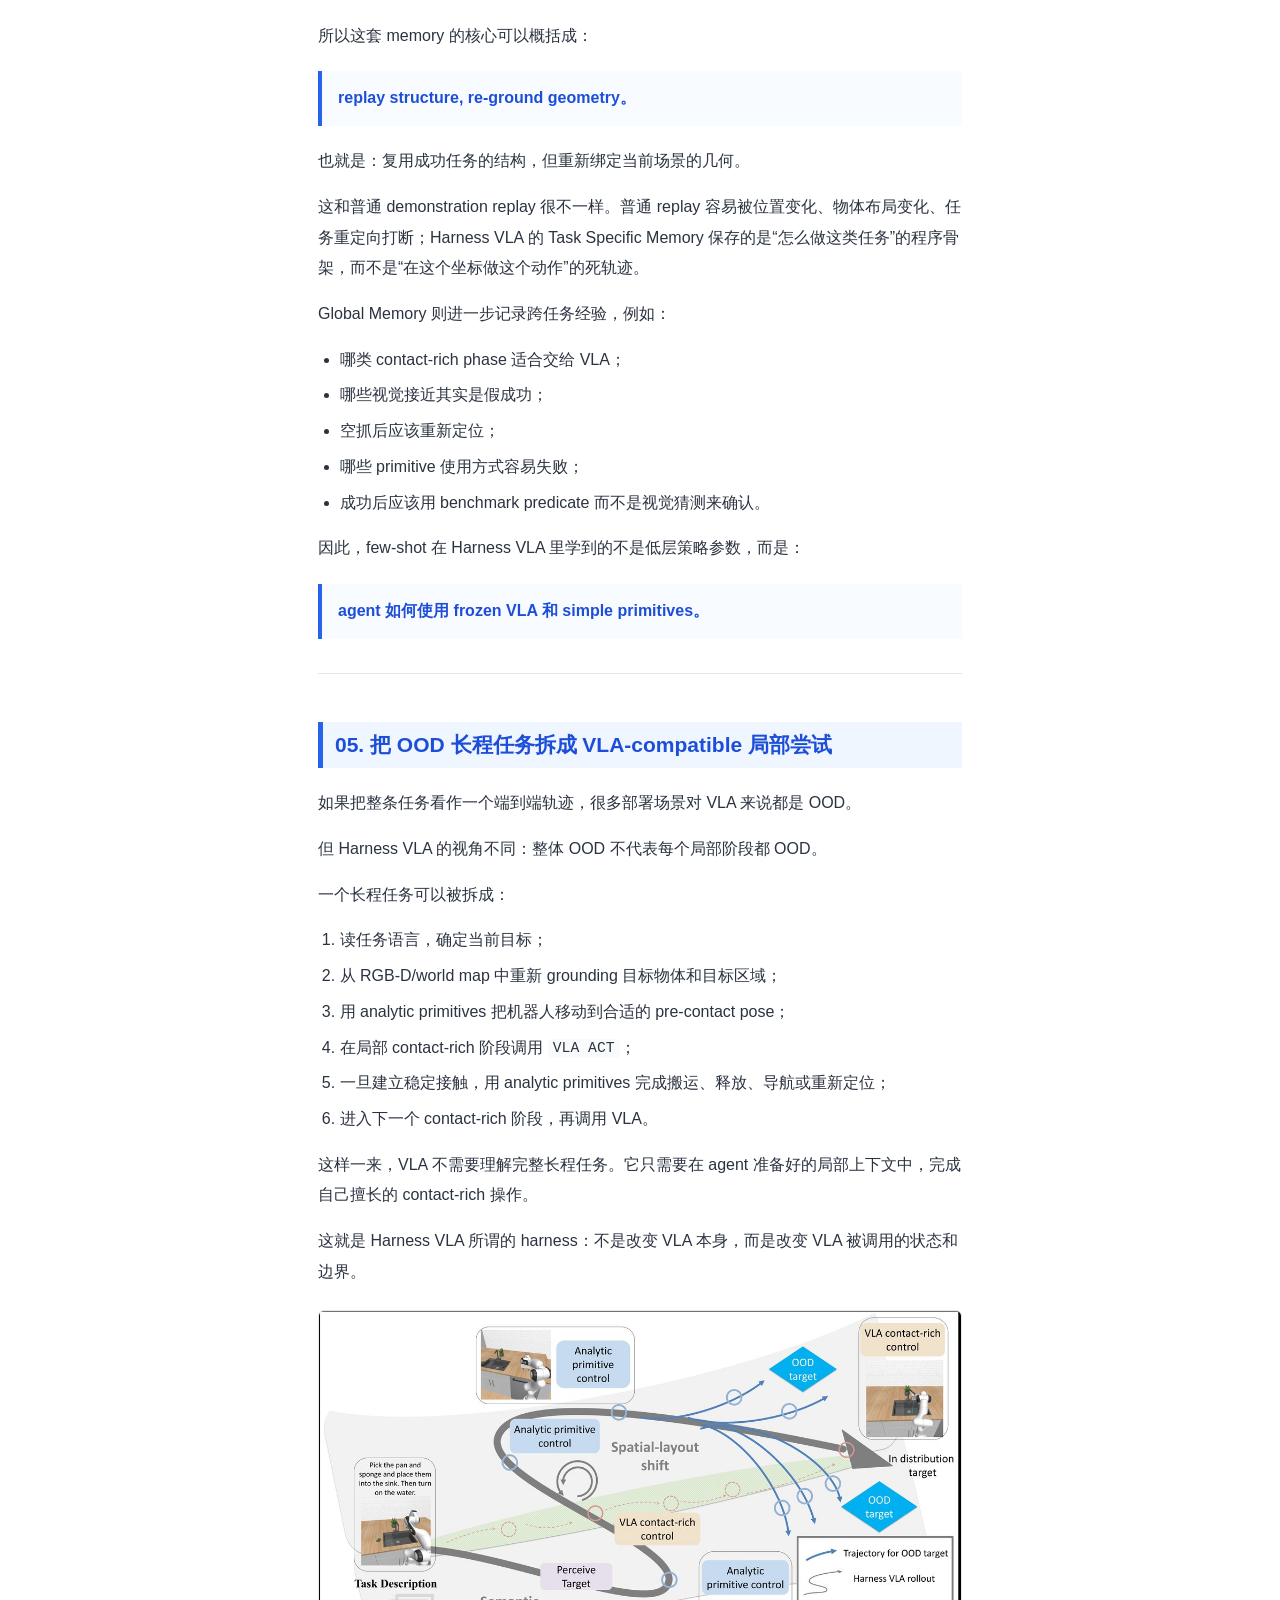
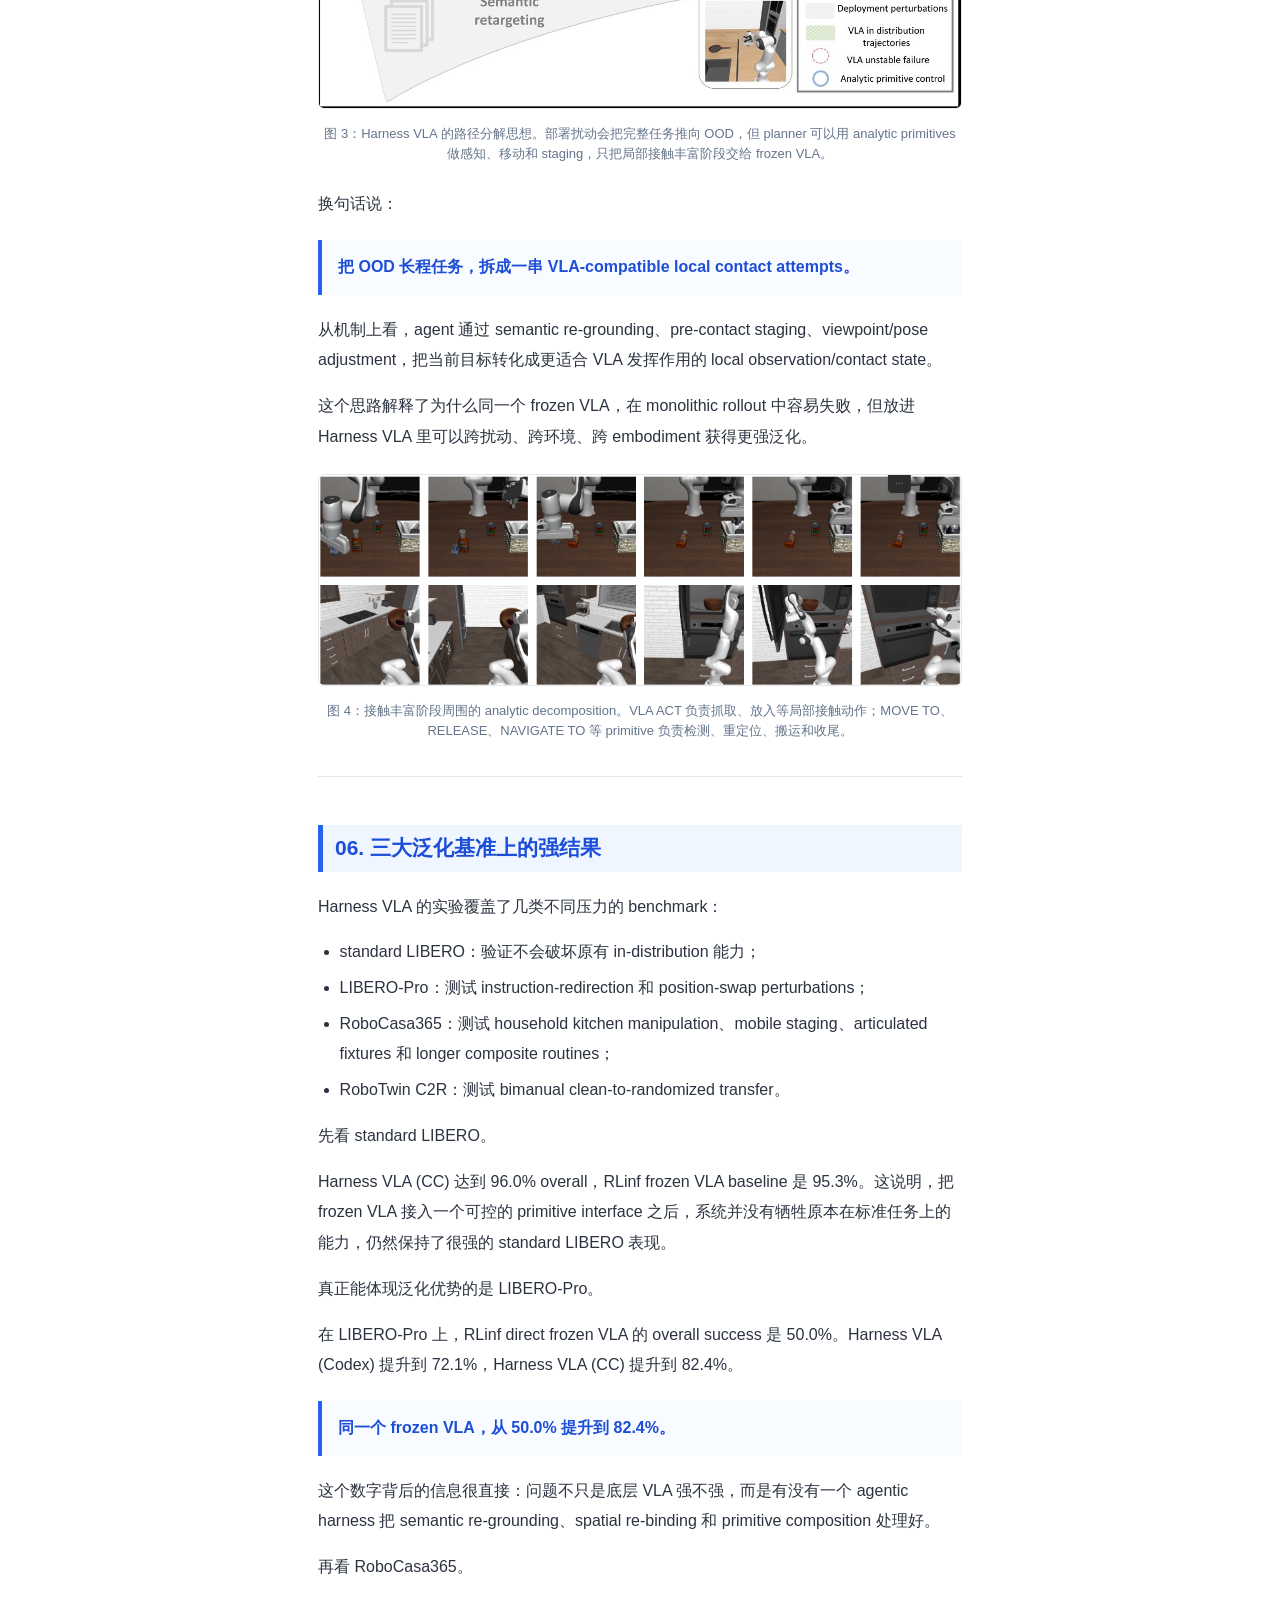
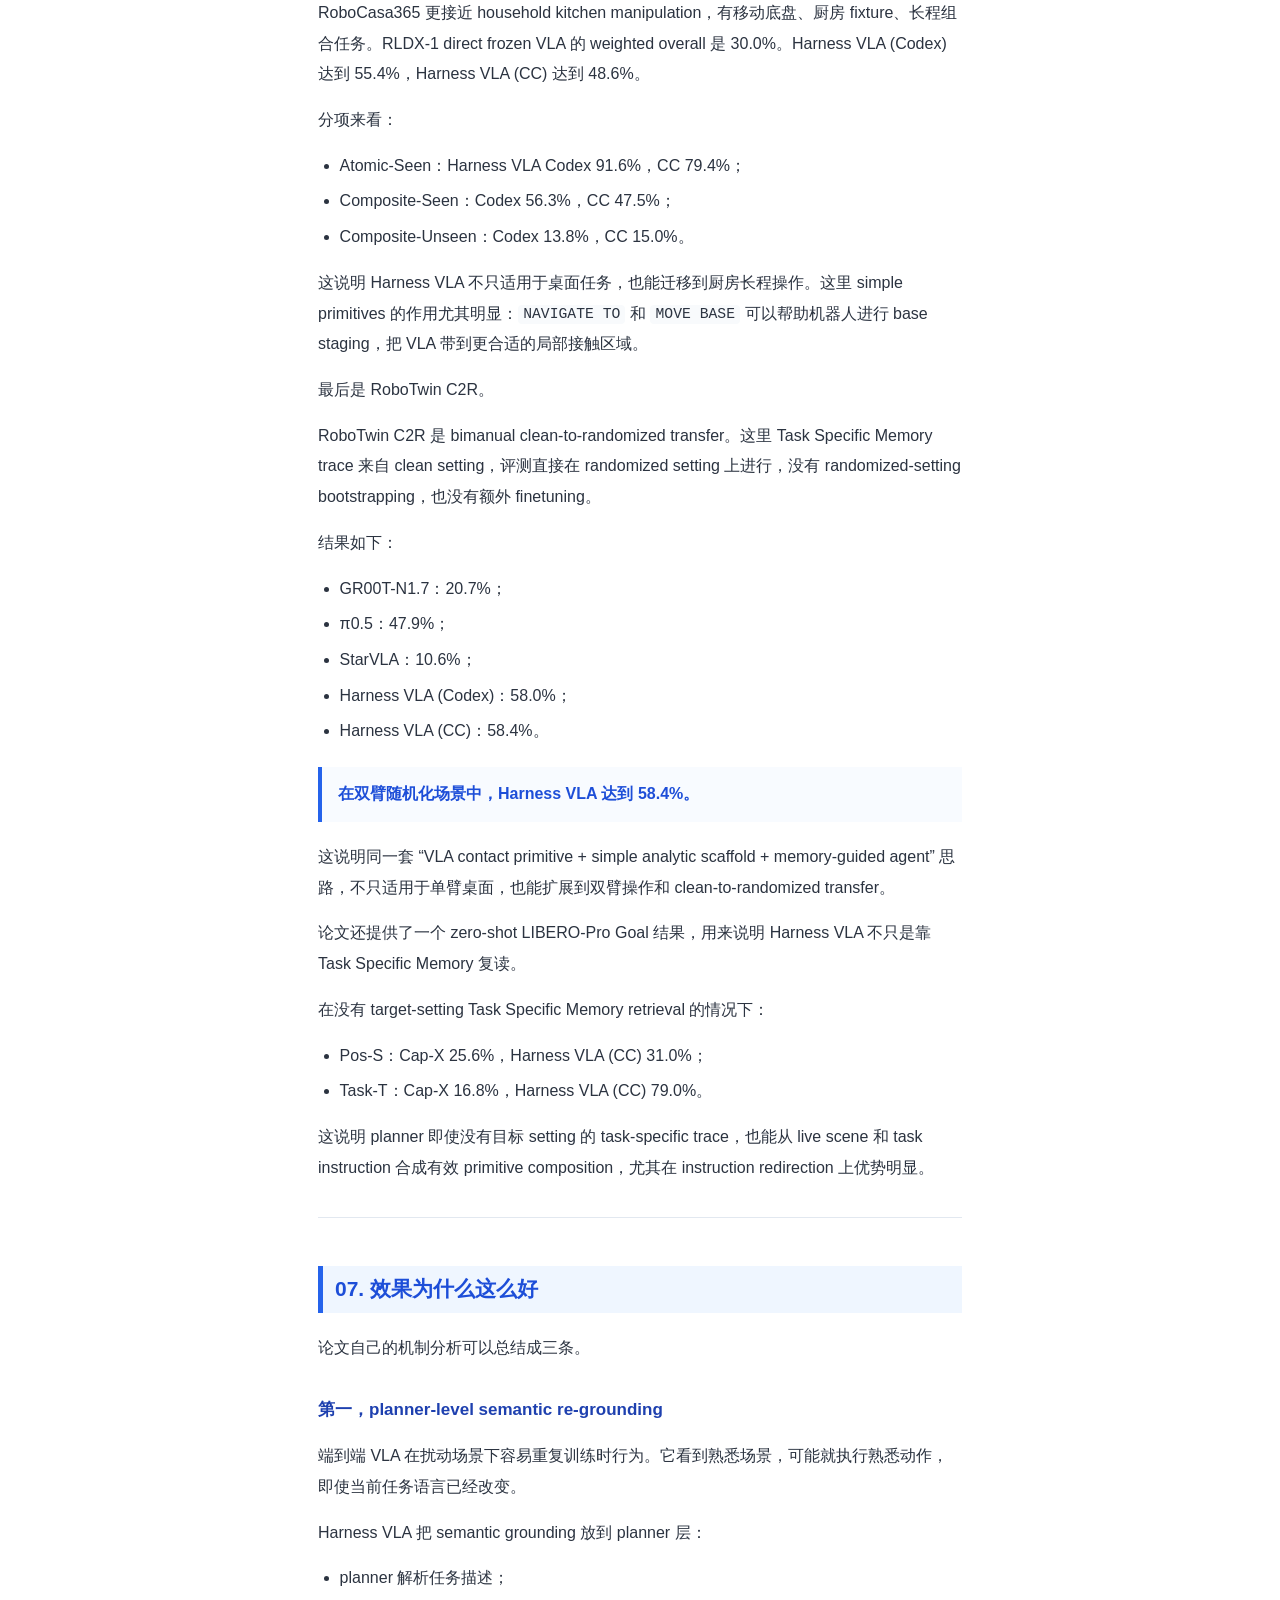
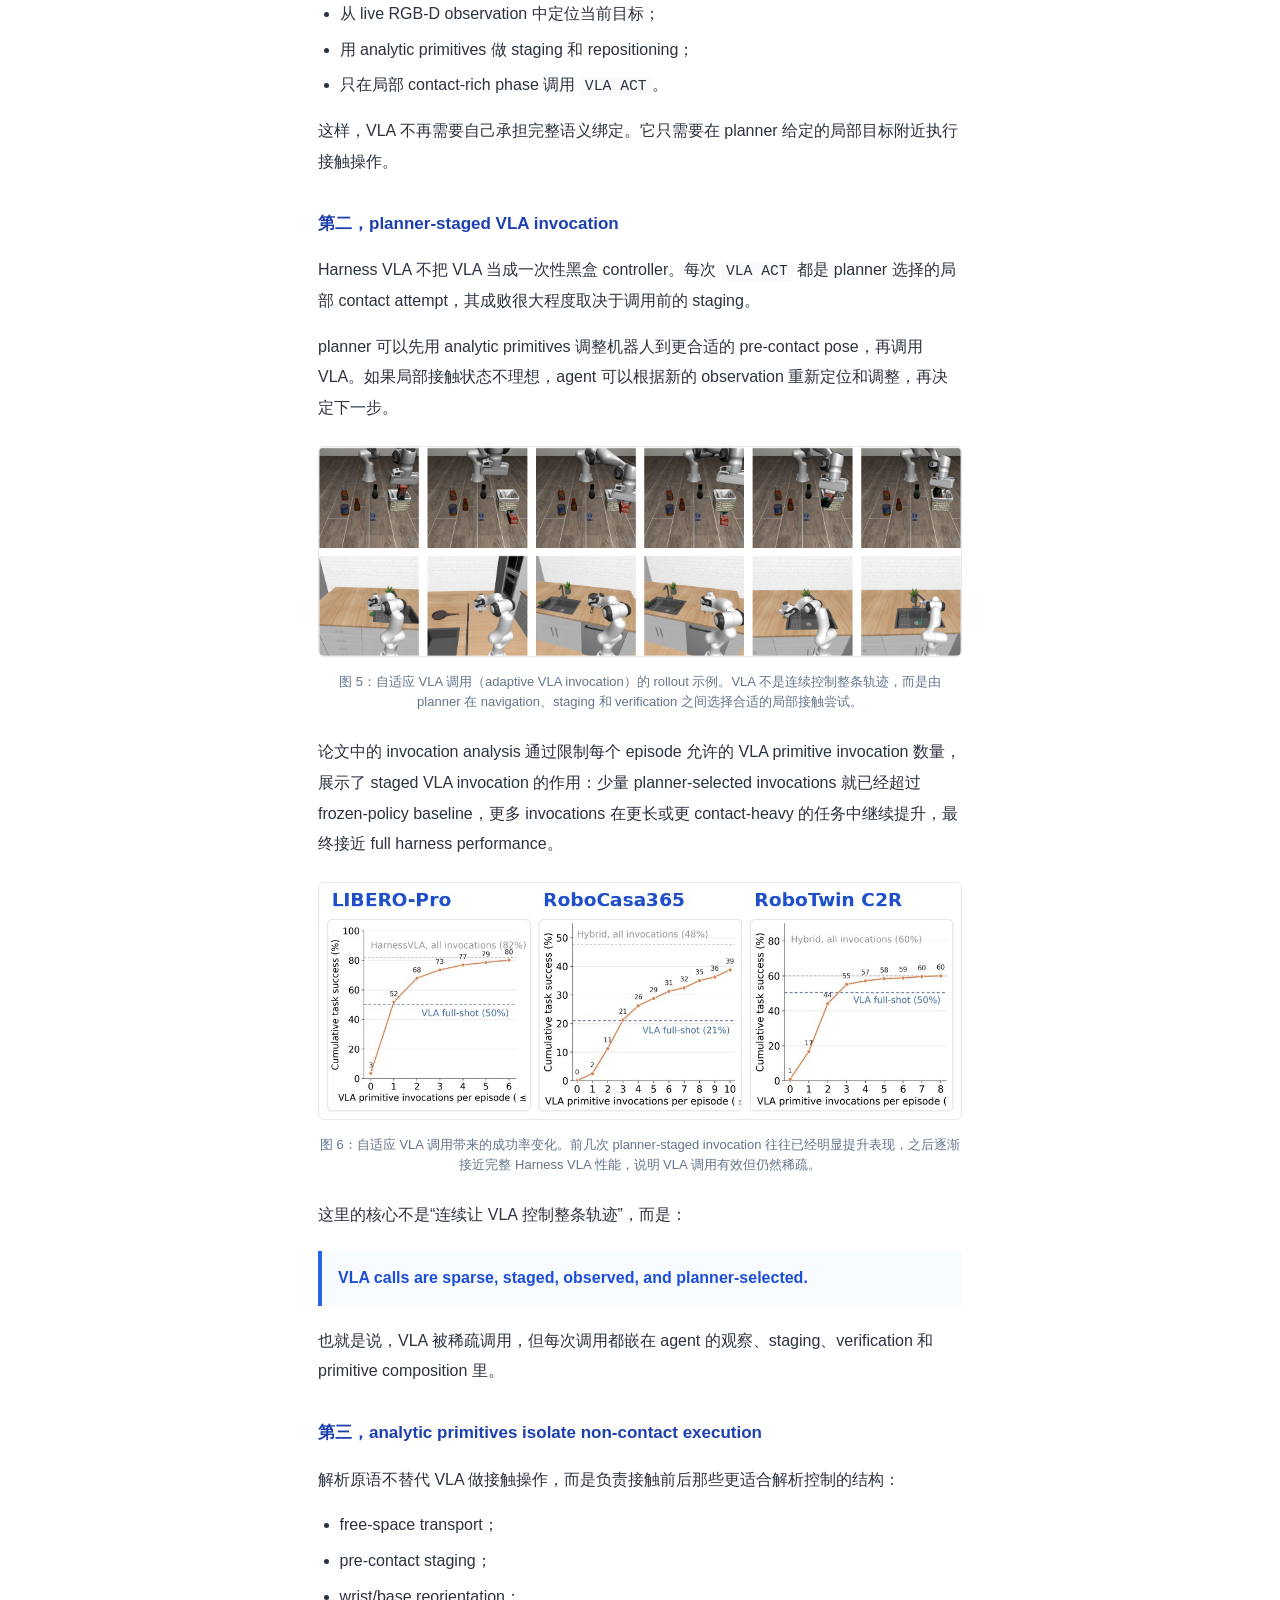
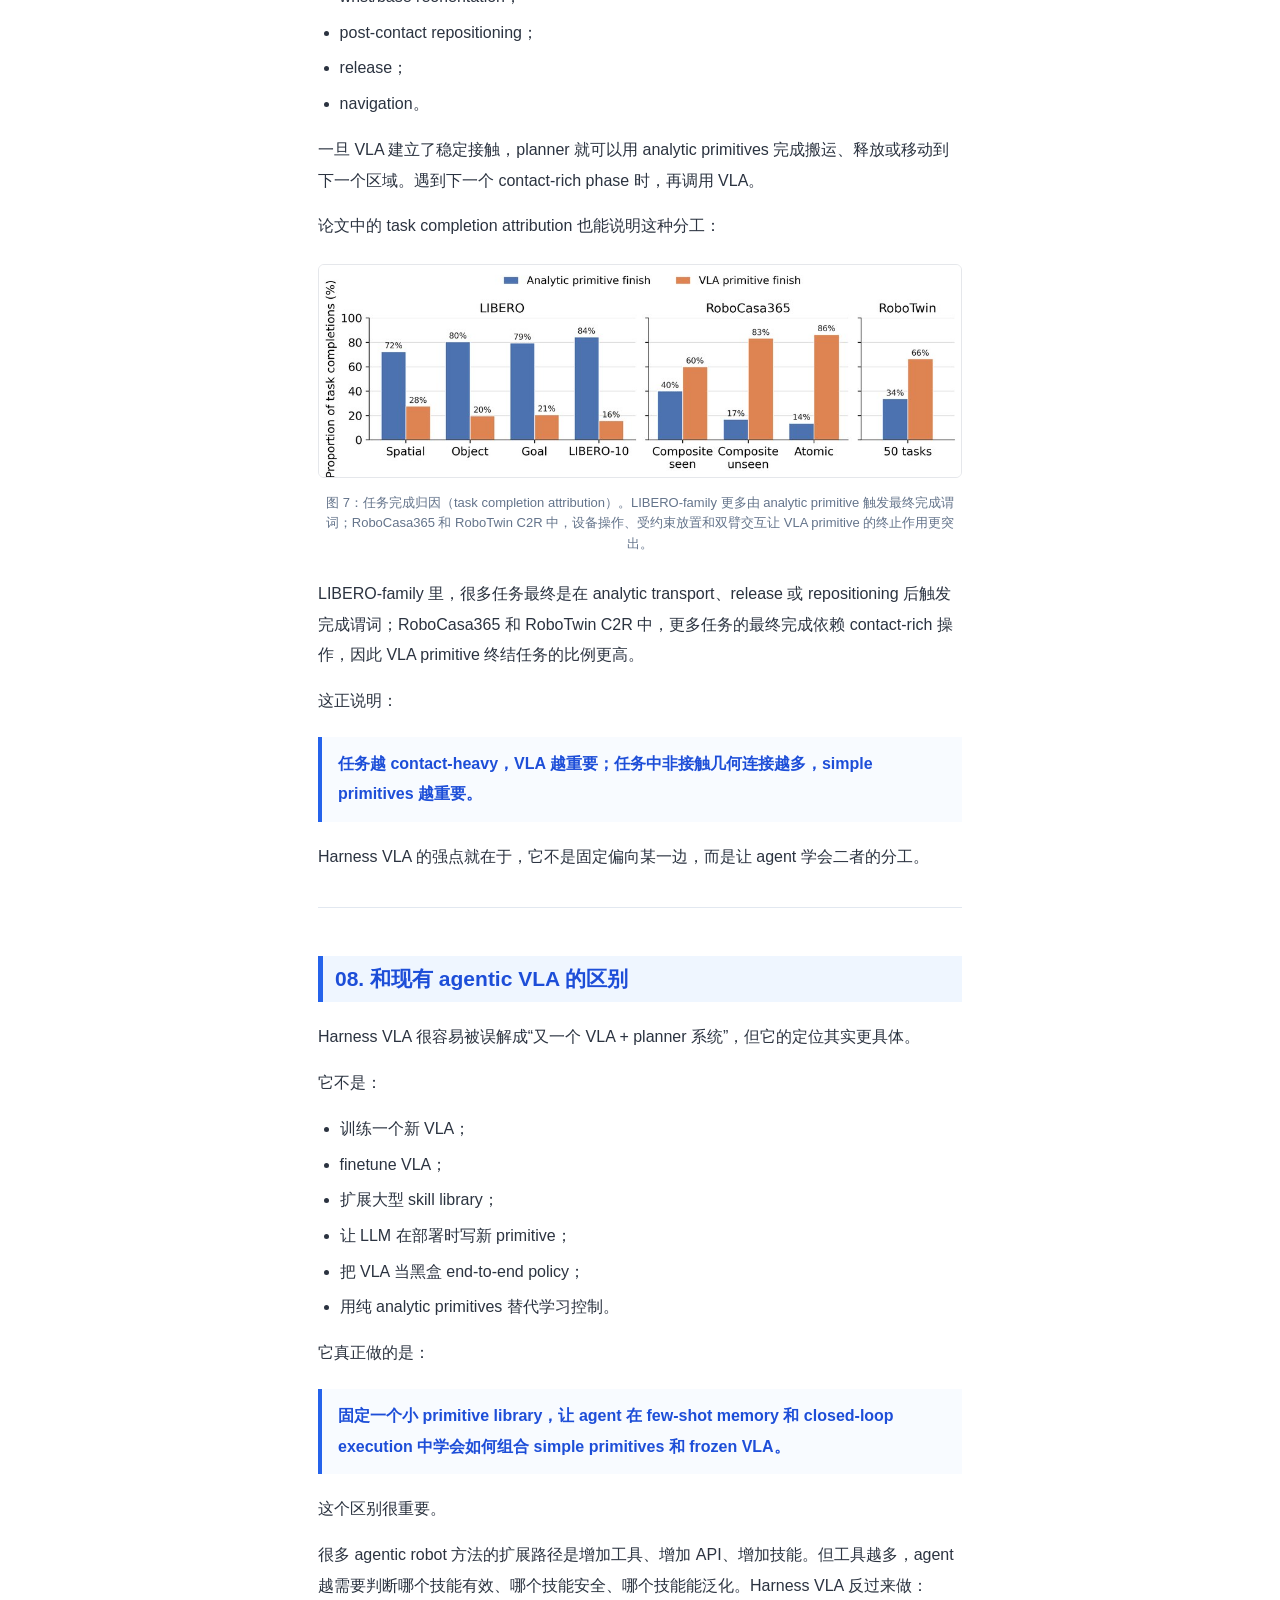
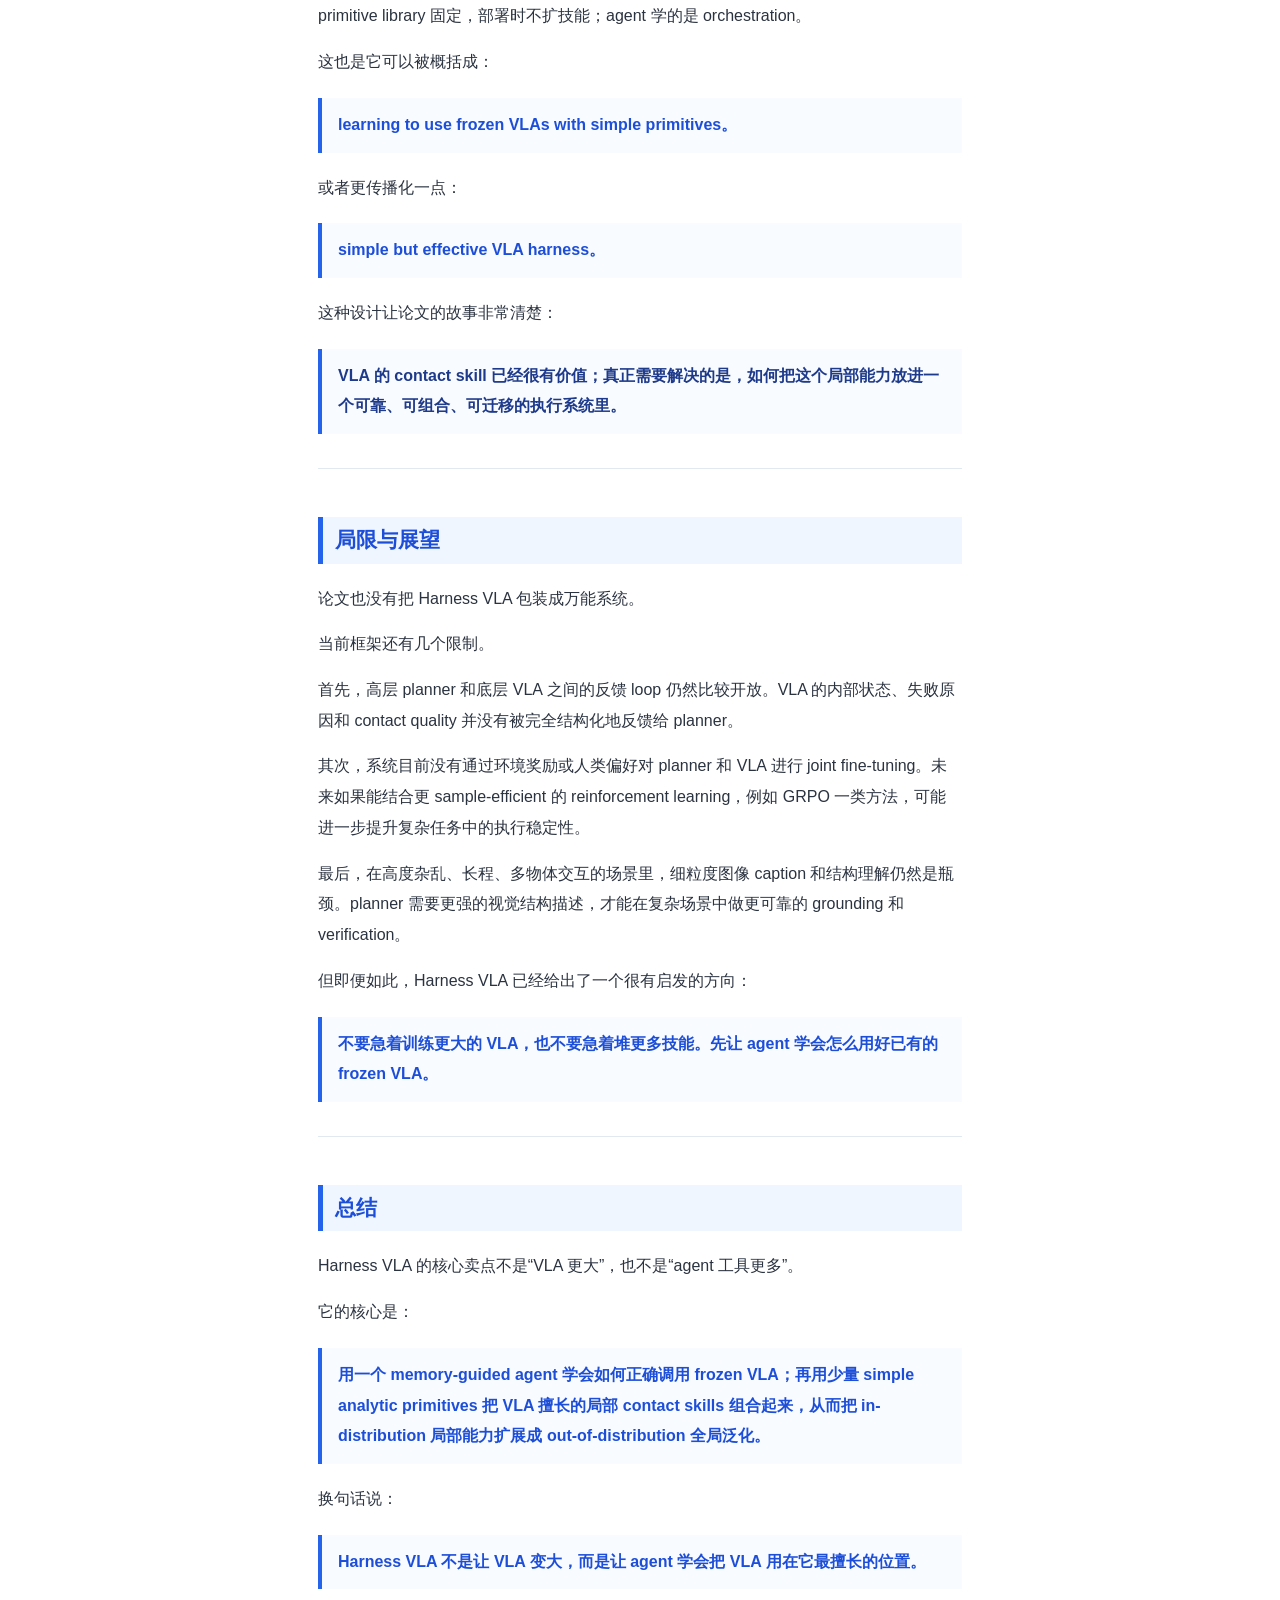
==== commit 95470999: "Polish WeChat article wording" ====
--- a/gongzhonghao.html
+++ b/gongzhonghao.html
@@ -42,12 +42,9 @@
 <p><strong>VLA 不是不强，而是没被用对。</strong></p>
 </blockquote>
 <p>Harness VLA 不训练一个新的 VLA，也不在部署时扩展一个越来越大的技能库。它把 frozen VLA 放进一个 memory-guided agentic harness 里，让 Codex / Claude Code 这样的 agent 学会如何使用 VLA：什么时候调用它，调用前如何调整机器人位姿和观察上下文，哪些阶段交给简单解析控制原语，如何把成功探索抽象成可复用的 Task Specific Memory。</p>
-<p>一句话概括：</p>
+<p>这套思路可以概括成两句话：</p>
 <blockquote>
 <p><strong>Harness VLA 把 frozen VLA 从端到端策略，变成了一个可调度、可观察、可组合的 contact-rich primitive。</strong></p>
-</blockquote>
-<p>更短一点：</p>
-<blockquote>
 <p><strong>simple primitives + frozen VLA + memory-guided agent = strong OOD generalization。</strong></p>
 </blockquote>
 <p><img alt="Harness VLA 框架总览图" src="wechat_assets/scheme_wechat.jpg" /></p>
@@ -111,8 +108,8 @@
 <blockquote>
 <p><strong>agent 学会了什么时候该用 VLA，什么时候该用 simple primitive，以及如何把二者组合起来。</strong></p>
 </blockquote>
-<p>论文里这句话很关键：Rather than expanding the skill library, the harness learns the operating range of these fixed primitives。</p>
-<p>不是扩技能库，而是学习固定原语的使用边界。</p>
+<p>论文强调的不是继续扩展 skill library，而是学习这些固定 primitives 的 operating range：每个 primitive 在什么状态下可靠，什么时候应该调用 VLA，什么时候应该交给解析控制。</p>
+<p>不是堆更多技能，而是把已有技能用到正确的位置。</p>
 <hr />
 <h2>03. 为什么 simple primitives 就够了</h2>
 <p>很多时候，机器人任务看起来复杂，是因为我们把整条轨迹都交给 VLA 了。</p>
@@ -127,7 +124,7 @@
 <li>在厨房任务里移动 base 到合适位置。</li>
 </ul>
 <p>这些动作不一定需要 VLA 来学。只要目标 grounding 对了，simple analytic primitives 就可以跨物体、跨场景复用。</p>
-<p>这也是 Harness VLA 最重要的卖点之一：</p>
+<p>这也是 Harness VLA 最关键的启发之一：</p>
 <blockquote>
 <p><strong>很多对 VLA 来说 OOD 的完整轨迹，对 simple primitive 来说只是几何连接。</strong></p>
 </blockquote>
@@ -148,7 +145,7 @@
 <p>Harness VLA 里还有一个非常重要的设计：Task Specific Memory。</p>
 <p>在 few-shot setting 中，agent 会先在一个 reference seed 上探索任务。这个阶段它有更宽松的预算，也可以通过交互尝试不同的 primitive composition：先移动到哪里，什么时候调用 <code>VLA ACT</code>，抓取后如何移动，什么时候释放，哪些姿态更稳定，哪些操作容易导致失败。</p>
 <p>一旦任务成功，agent 会把这个成功过程抽象成 memory。</p>
-<p>这里要注意：Task Specific Memory 不是简单把 seed-0 的坐标存下来，然后在新场景里 replay。</p>
+<p>关键在于，Task Specific Memory 不是简单把 seed-0 的坐标存下来，然后在新场景里 replay。</p>
 <p>它记录的是 primitive sequence 和任务结构，例如：</p>
 <pre><code class="language-json">{&quot;action&quot;: &quot;vla_act&quot;, &quot;prompt&quot;: &quot;grasp the black bowl&quot;, &quot;max_chunks&quot;: 2}
 {&quot;action&quot;: &quot;move_to&quot;, &quot;xyz&quot;: [0.12, -0.08, 0.92]}
@@ -191,11 +188,11 @@
 <p><img alt="Harness VLA 路径分解示意图" src="wechat_assets/abstract_figure_wechat.jpg" /></p>
 <p class="fig-caption">图 3：Harness VLA 的路径分解思想。部署扰动会把完整任务推向 OOD，但 planner 可以用 analytic primitives 做感知、移动和 staging，只把局部接触丰富阶段交给 frozen VLA。</p>
 
-<p>文章里可以把这个过程讲成：</p>
+<p>换句话说：</p>
 <blockquote>
 <p><strong>把 OOD 长程任务，拆成一串 VLA-compatible local contact attempts。</strong></p>
 </blockquote>
-<p>当然，这里的 “in-distribution” 更适合作为传播表达。论文更严谨的说法是：agent 通过 semantic re-grounding、pre-contact staging、viewpoint/pose adjustment，把当前目标转化成更适合 VLA 的 local observation/contact state。</p>
+<p>从机制上看，agent 通过 semantic re-grounding、pre-contact staging、viewpoint/pose adjustment，把当前目标转化成更适合 VLA 发挥作用的 local observation/contact state。</p>
 <p>这个思路解释了为什么同一个 frozen VLA，在 monolithic rollout 中容易失败，但放进 Harness VLA 里可以跨扰动、跨环境、跨 embodiment 获得更强泛化。</p>
 <p><img alt="接触阶段周围的解析分解" src="wechat_assets/c.png" /></p>
 <p class="fig-caption">图 4：接触丰富阶段周围的 analytic decomposition。VLA ACT 负责抓取、放入等局部接触动作；MOVE TO、RELEASE、NAVIGATE TO 等 primitive 负责检测、重定位、搬运和收尾。</p>
@@ -210,16 +207,13 @@
 <li>RoboTwin C2R：测试 bimanual clean-to-randomized transfer。</li>
 </ul>
 <p>先看 standard LIBERO。</p>
-<p>Harness VLA (CC) 达到 96.0% overall，而内部使用的 RLinf frozen VLA baseline 是 95.3%。这个结果说明，Harness VLA 没有牺牲 VLA 原本的标准任务能力。这里不需要宣传成 standard LIBERO 绝对 SOTA，因为 AtomVLA 是 97.0%；更准确的说法是：</p>
-<blockquote>
-<p><strong>Harness VLA preserves competitive standard LIBERO performance while exposing the frozen VLA through a controllable primitive interface.</strong></p>
-</blockquote>
+<p>Harness VLA (CC) 达到 96.0% overall，RLinf frozen VLA baseline 是 95.3%。这说明，把 frozen VLA 接入一个可控的 primitive interface 之后，系统并没有牺牲原本在标准任务上的能力，仍然保持了很强的 standard LIBERO 表现。</p>
 <p>真正能体现泛化优势的是 LIBERO-Pro。</p>
 <p>在 LIBERO-Pro 上，RLinf direct frozen VLA 的 overall success 是 50.0%。Harness VLA (Codex) 提升到 72.1%，Harness VLA (CC) 提升到 82.4%。</p>
 <blockquote>
 <p><strong>同一个 frozen VLA，从 50.0% 提升到 82.4%。</strong></p>
 </blockquote>
-<p>这个结果非常适合做文章卖点。它说明：问题不只是底层 VLA 强不强，而是有没有一个 agentic harness 把 semantic re-grounding、spatial re-binding 和 primitive composition 处理好。</p>
+<p>这个数字背后的信息很直接：问题不只是底层 VLA 强不强，而是有没有一个 agentic harness 把 semantic re-grounding、spatial re-binding 和 primitive composition 处理好。</p>
 <p>再看 RoboCasa365。</p>
 <p>RoboCasa365 更接近 household kitchen manipulation，有移动底盘、厨房 fixture、长程组合任务。RLDX-1 direct frozen VLA 的 weighted overall 是 30.0%。Harness VLA (Codex) 达到 55.4%，Harness VLA (CC) 达到 48.6%。</p>
 <p>分项来看：</p>
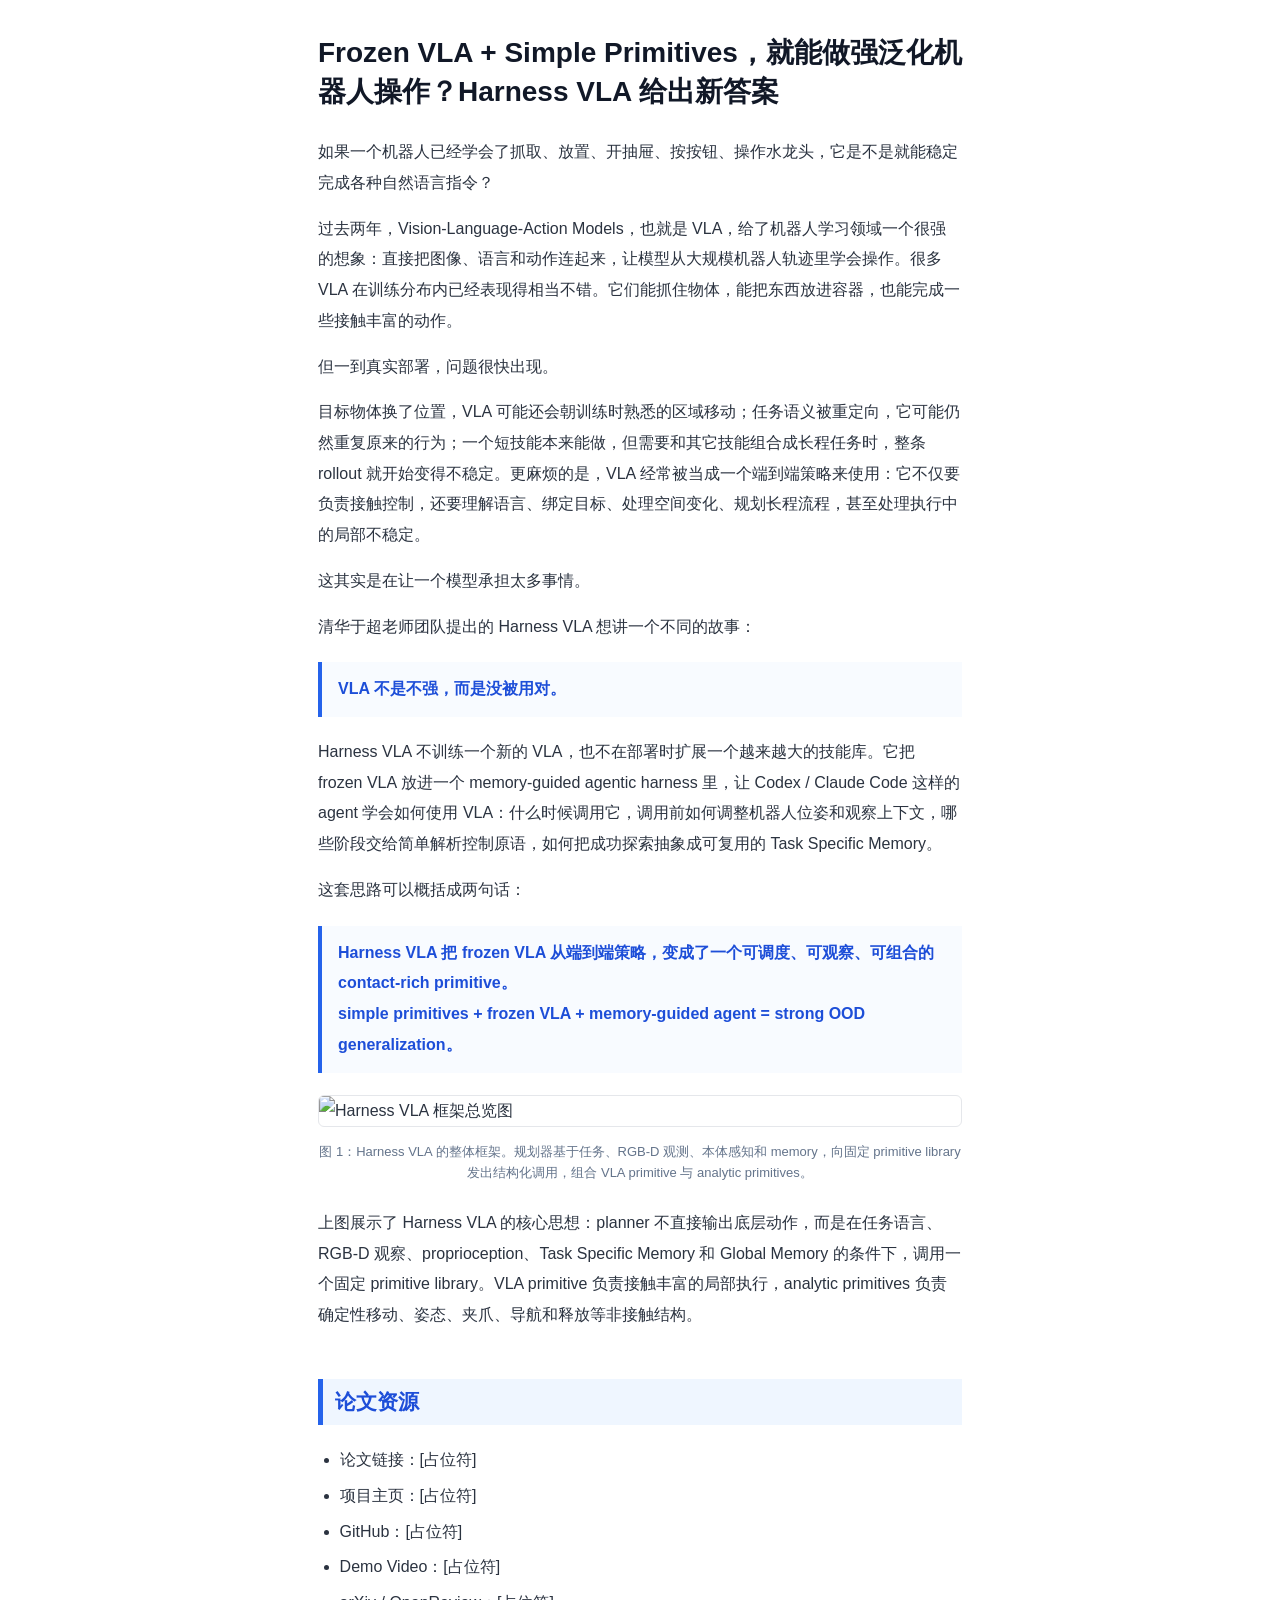
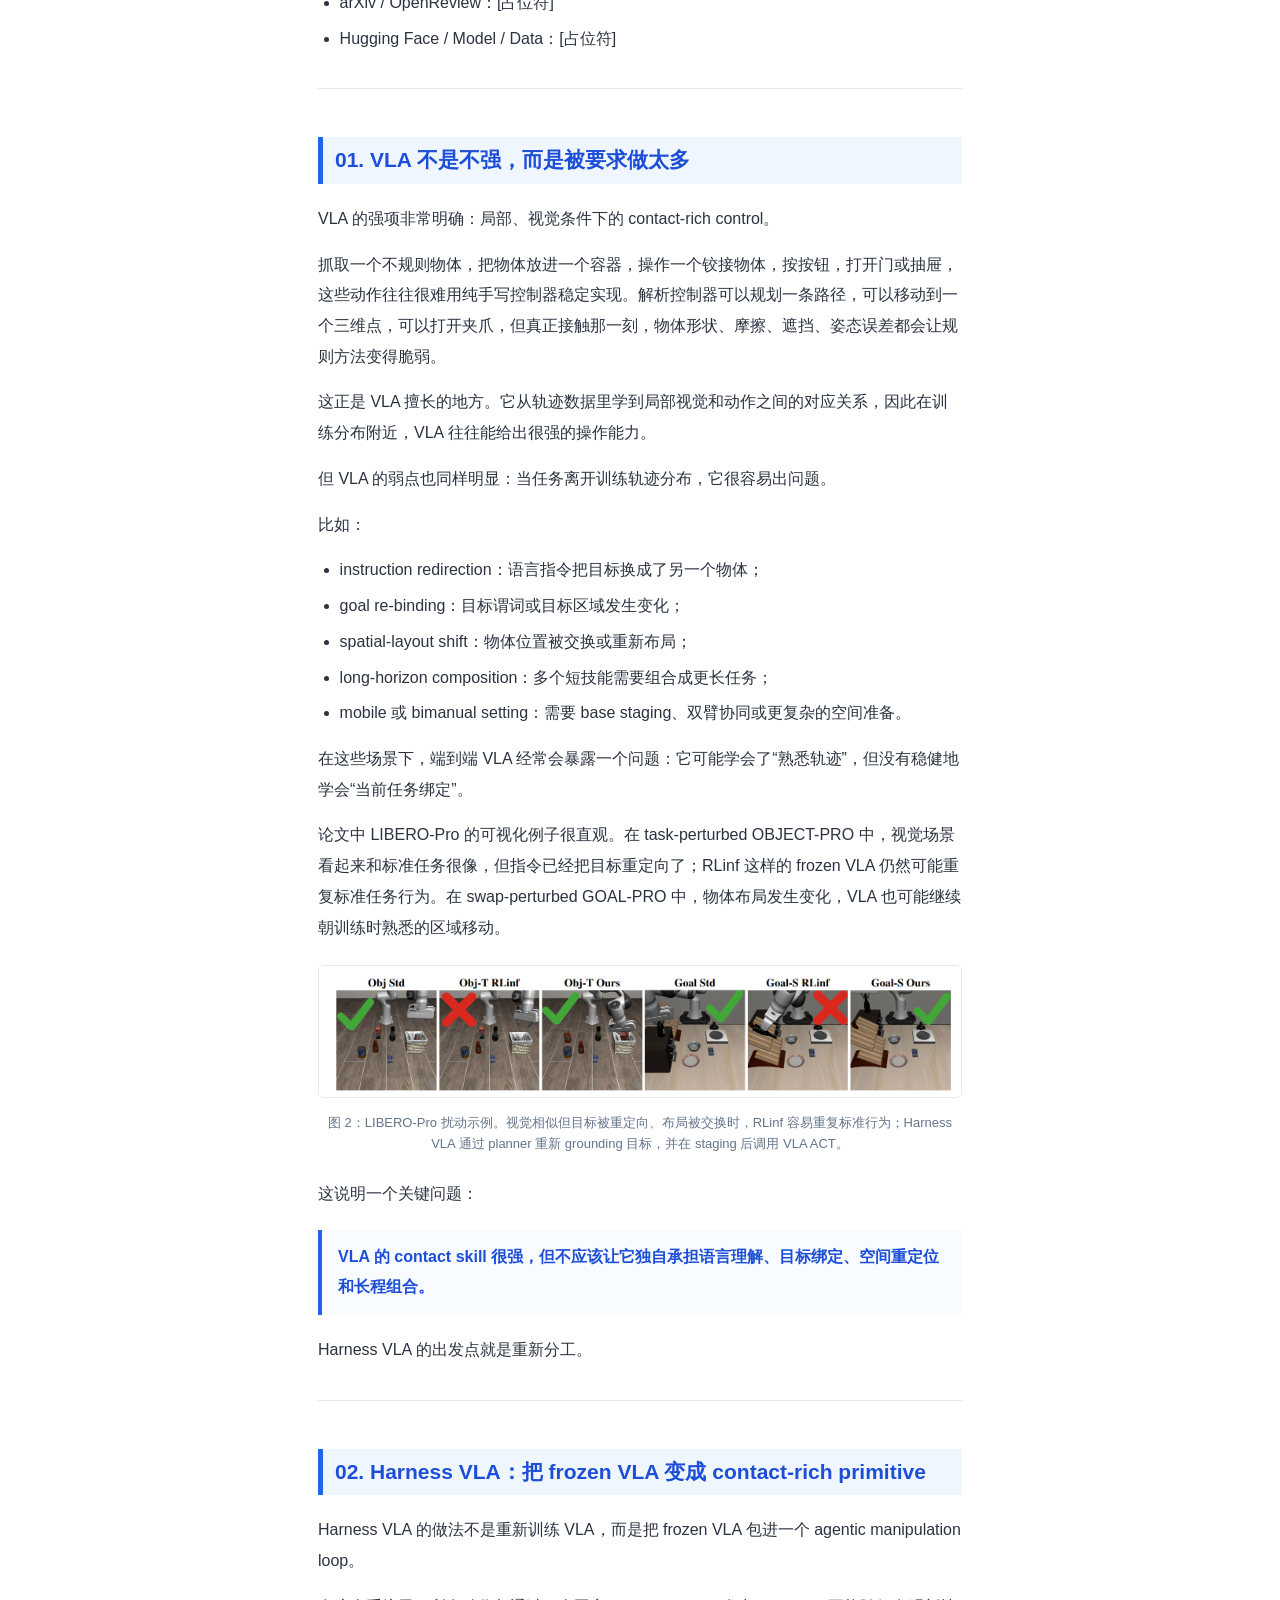
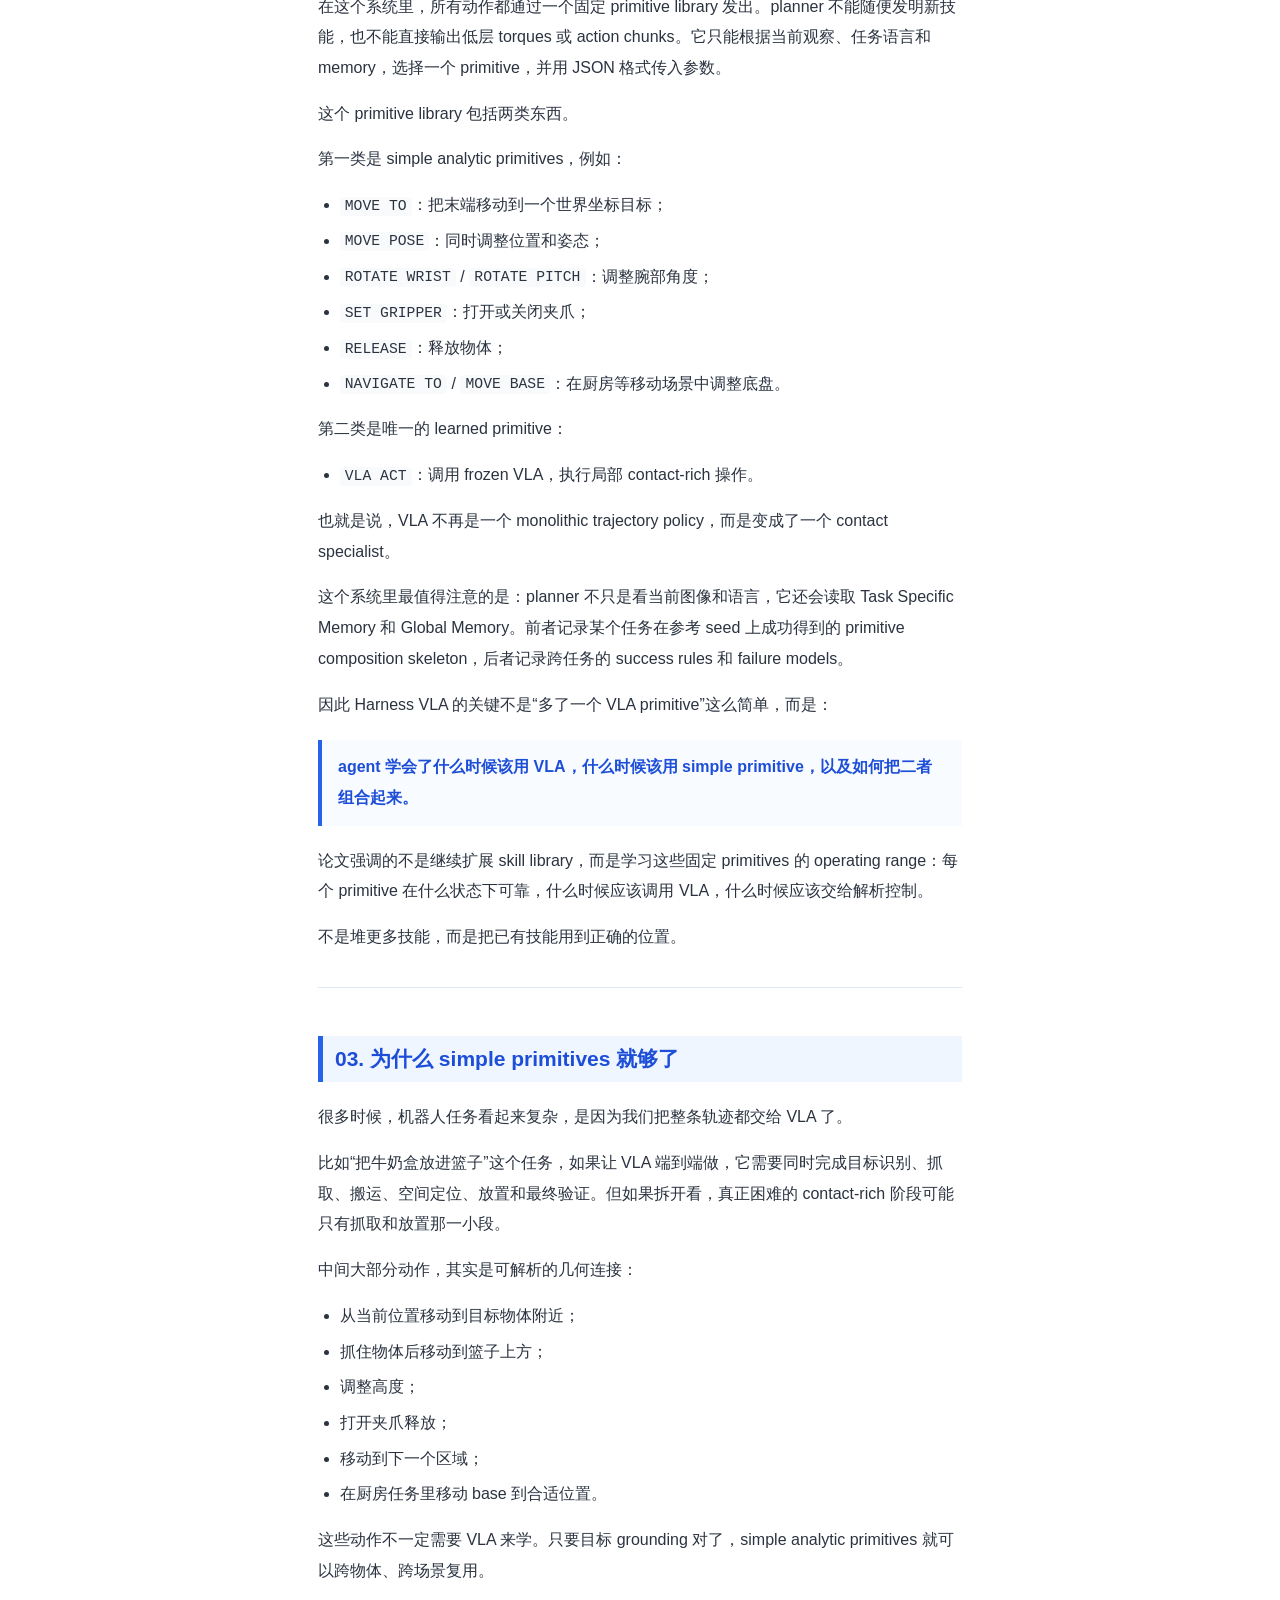
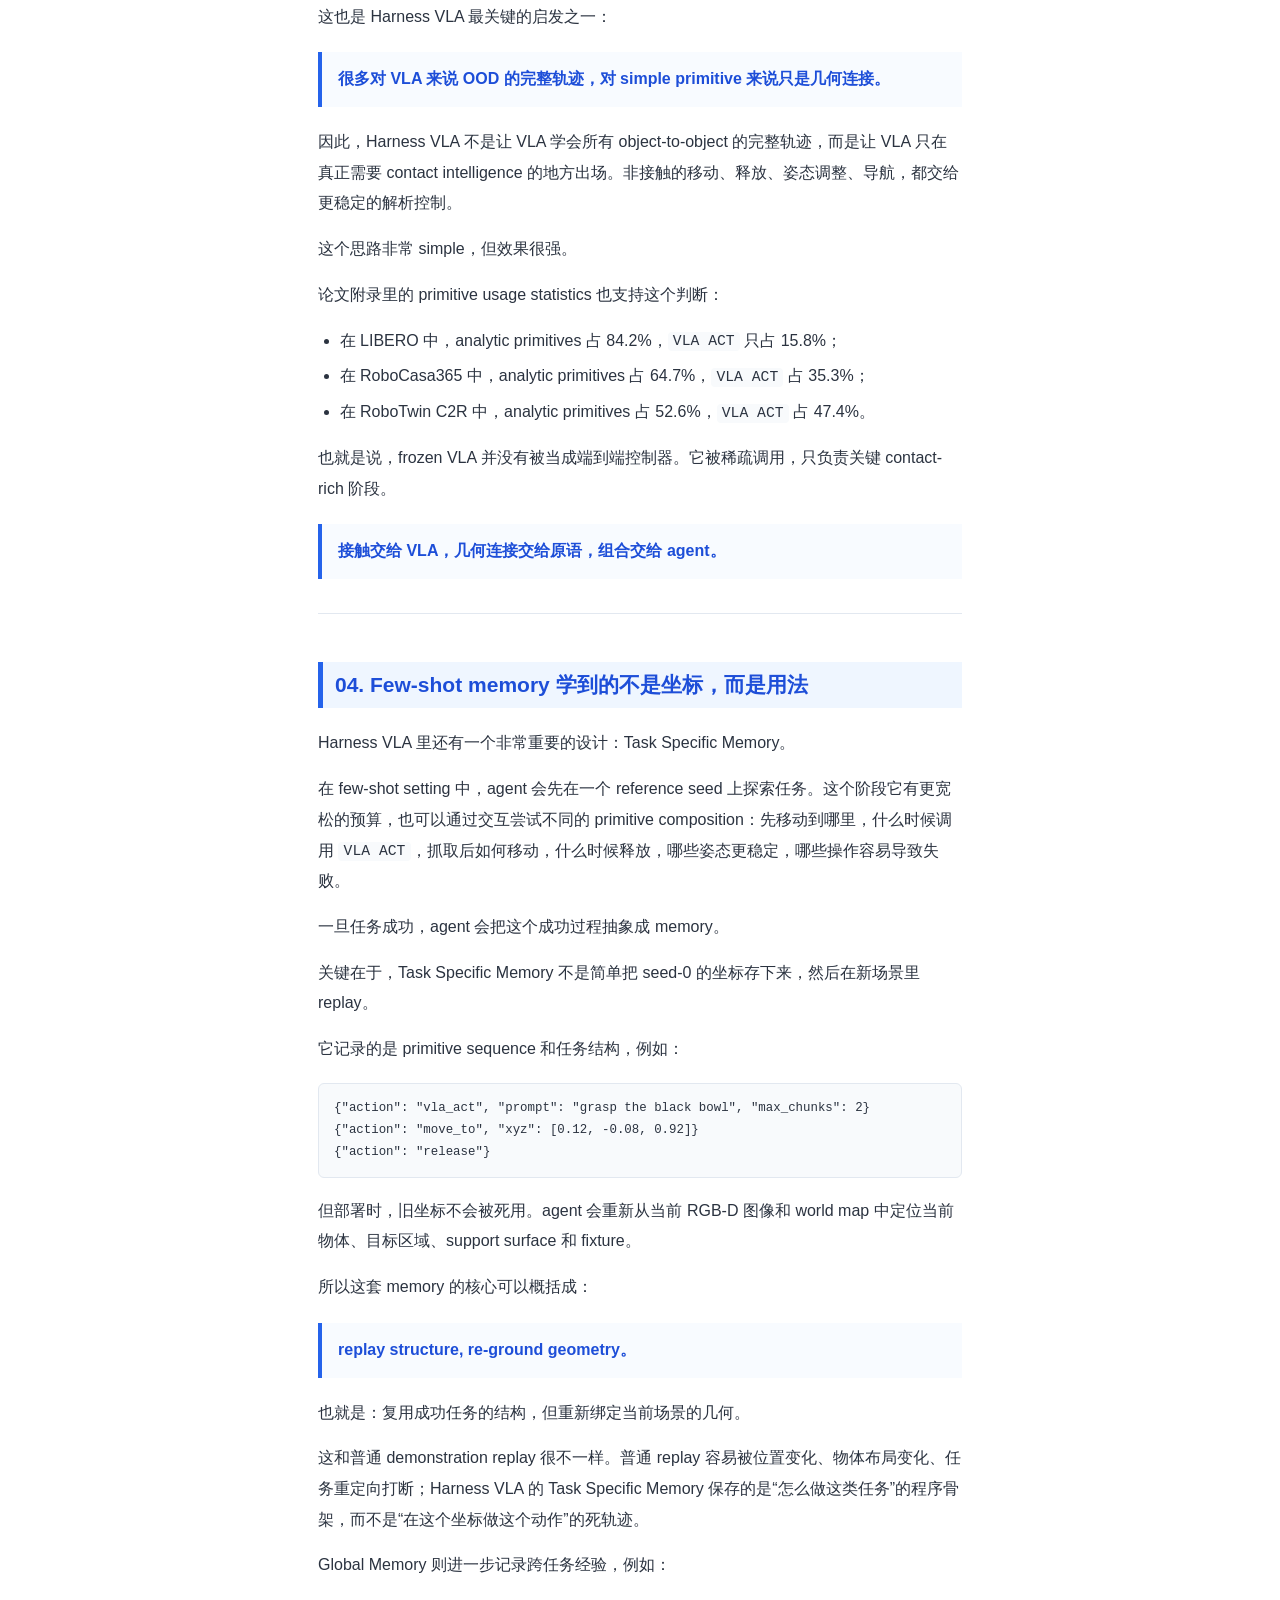
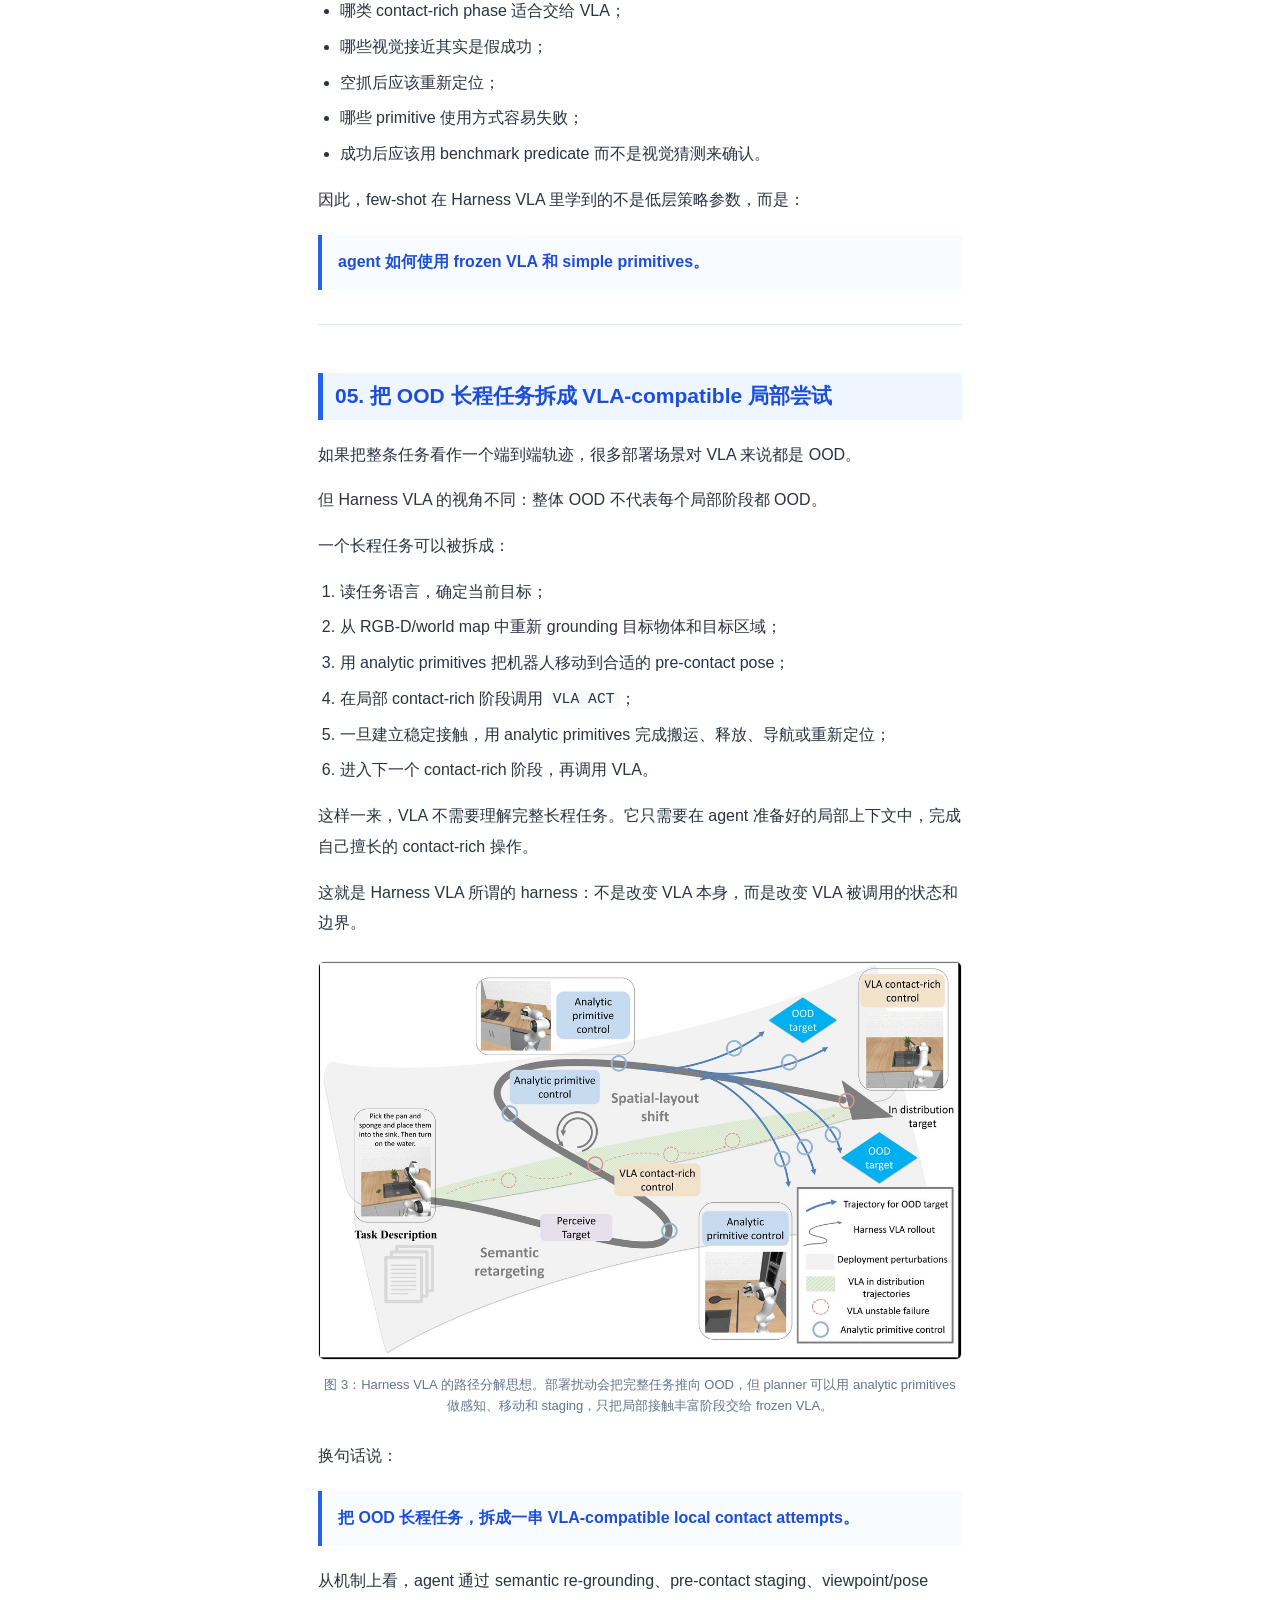
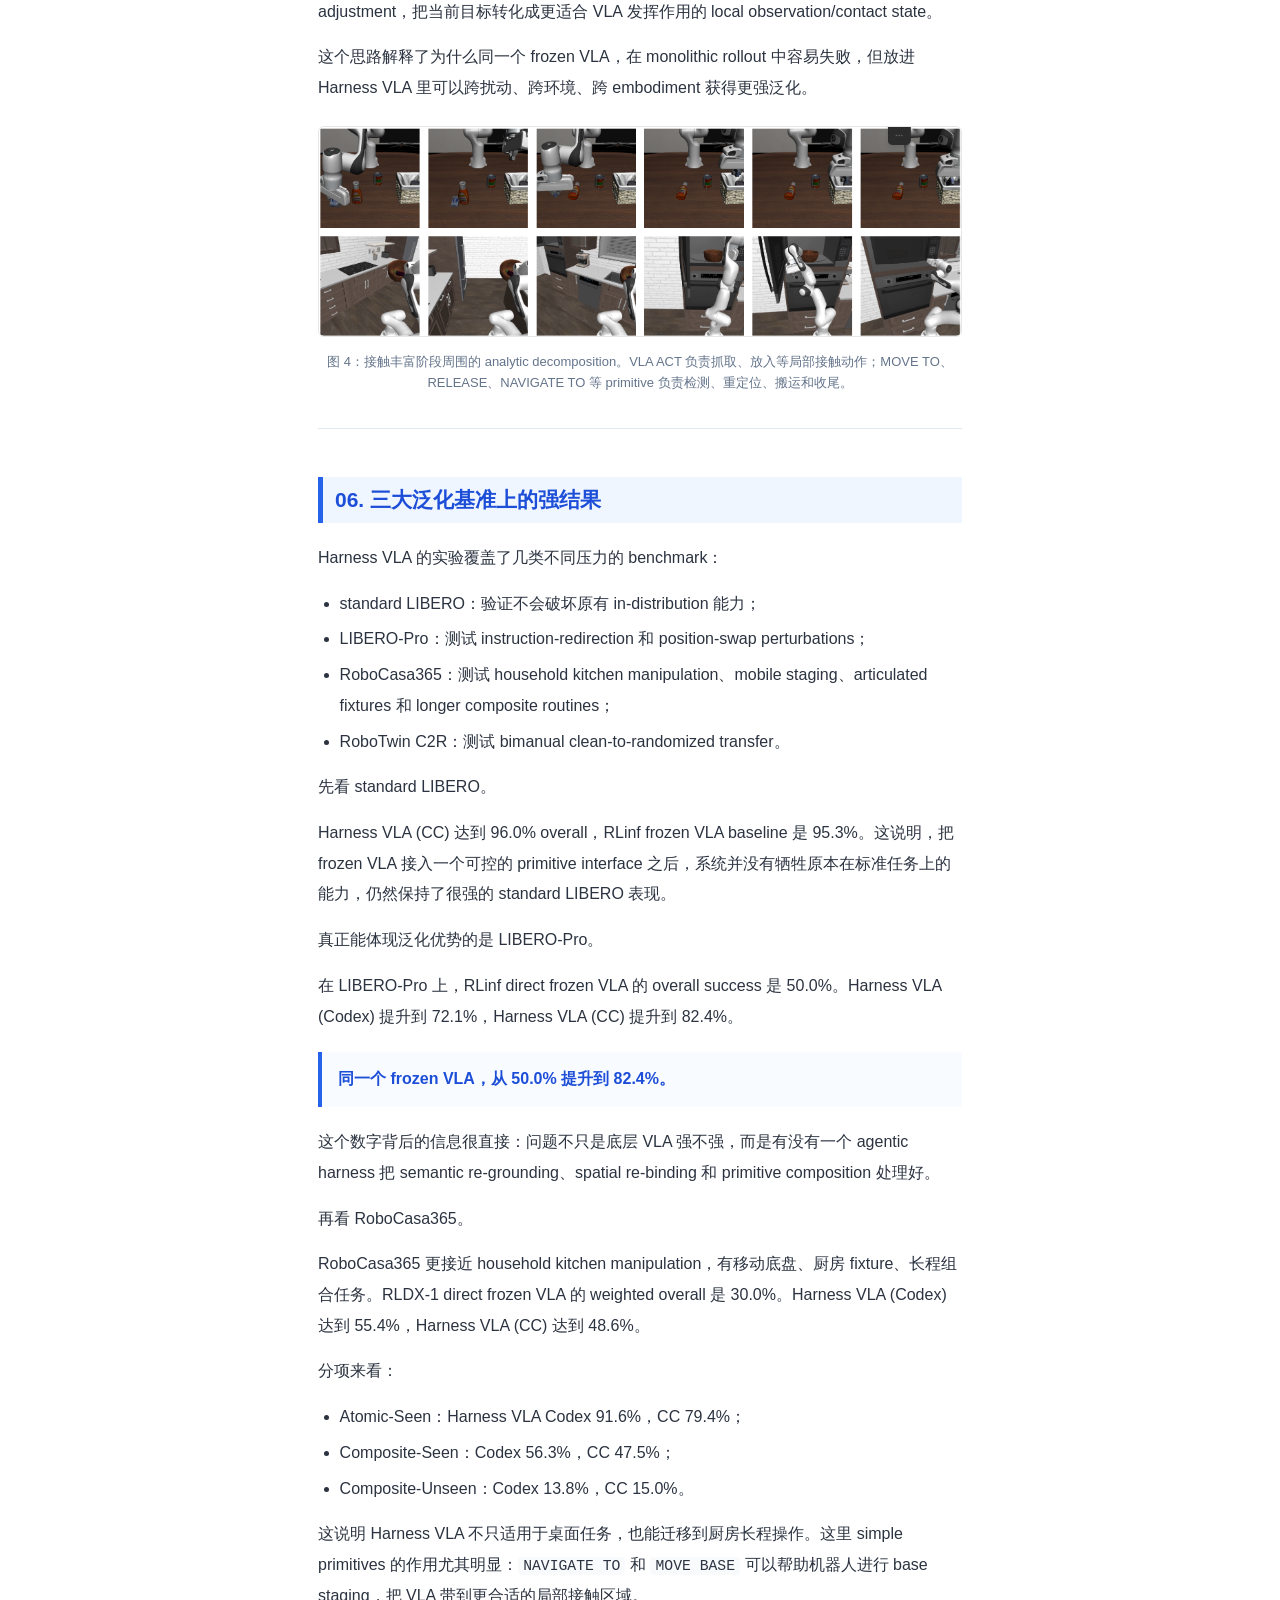
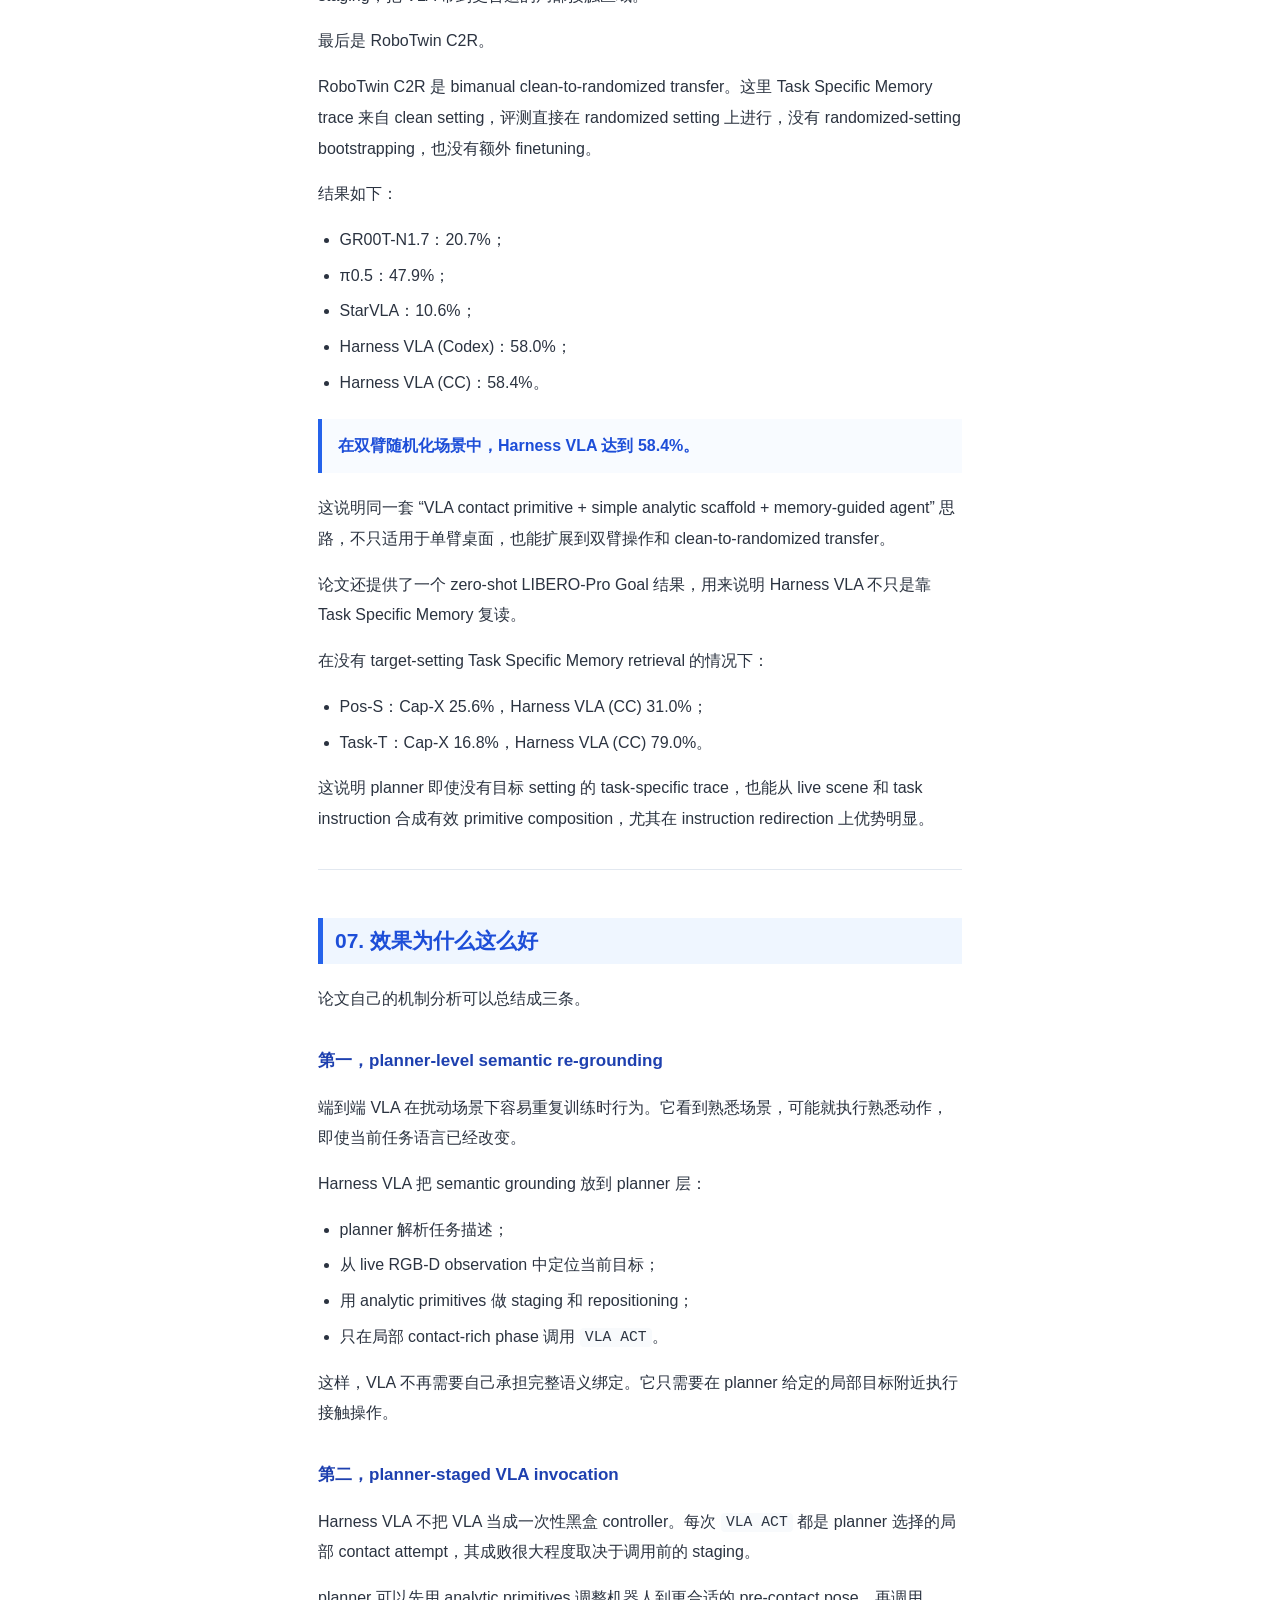
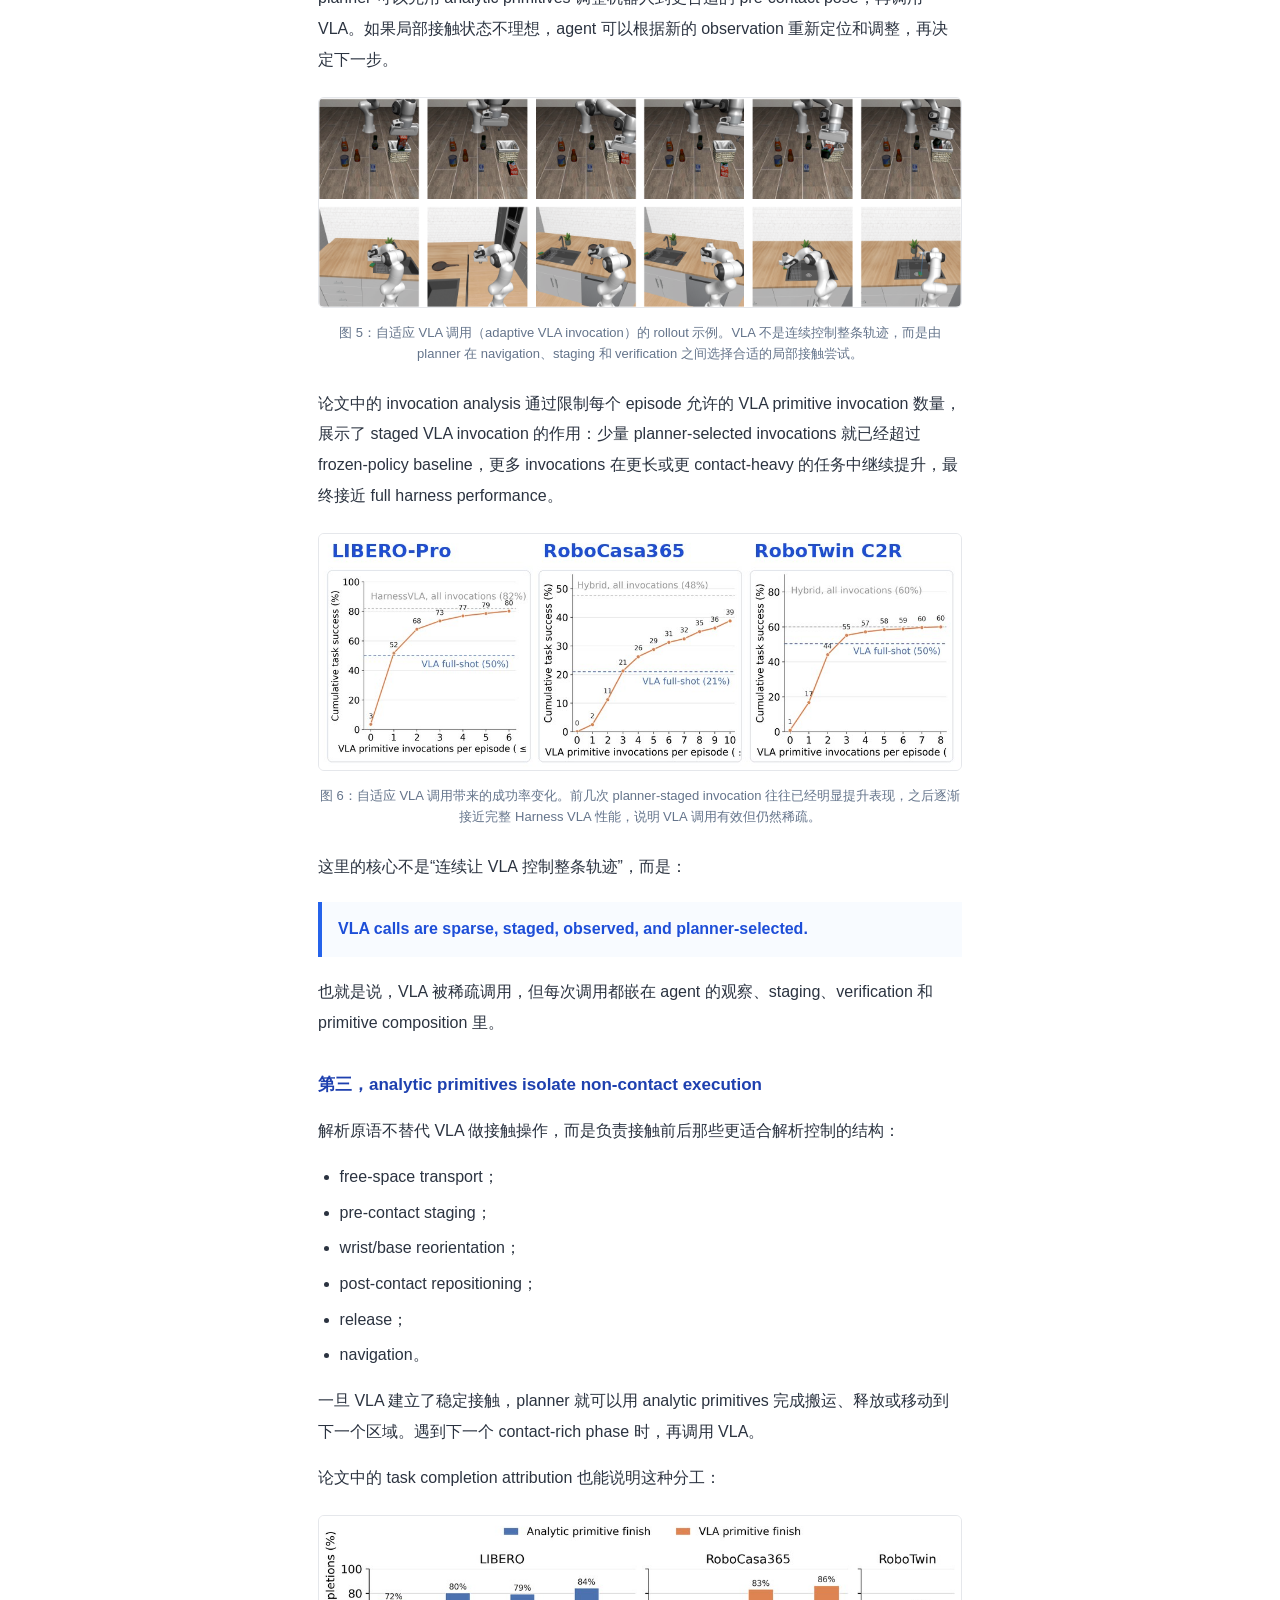
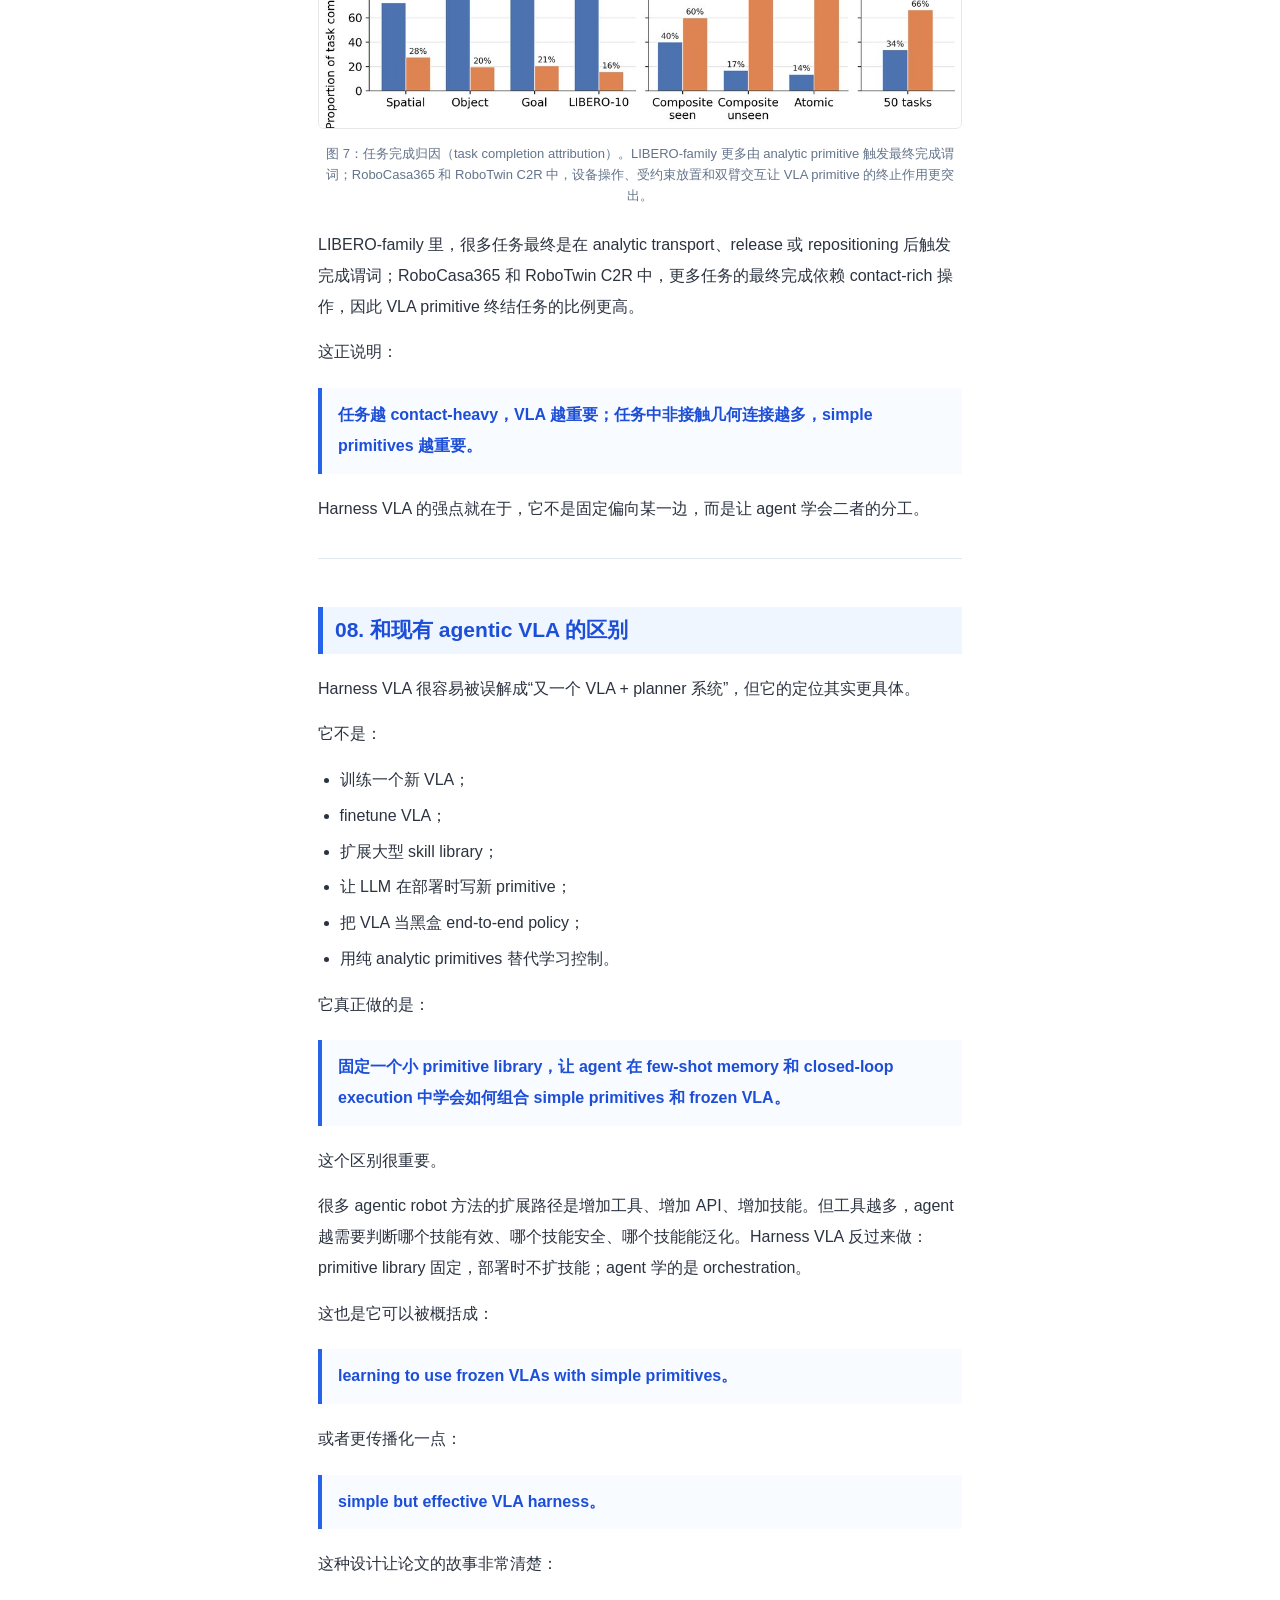
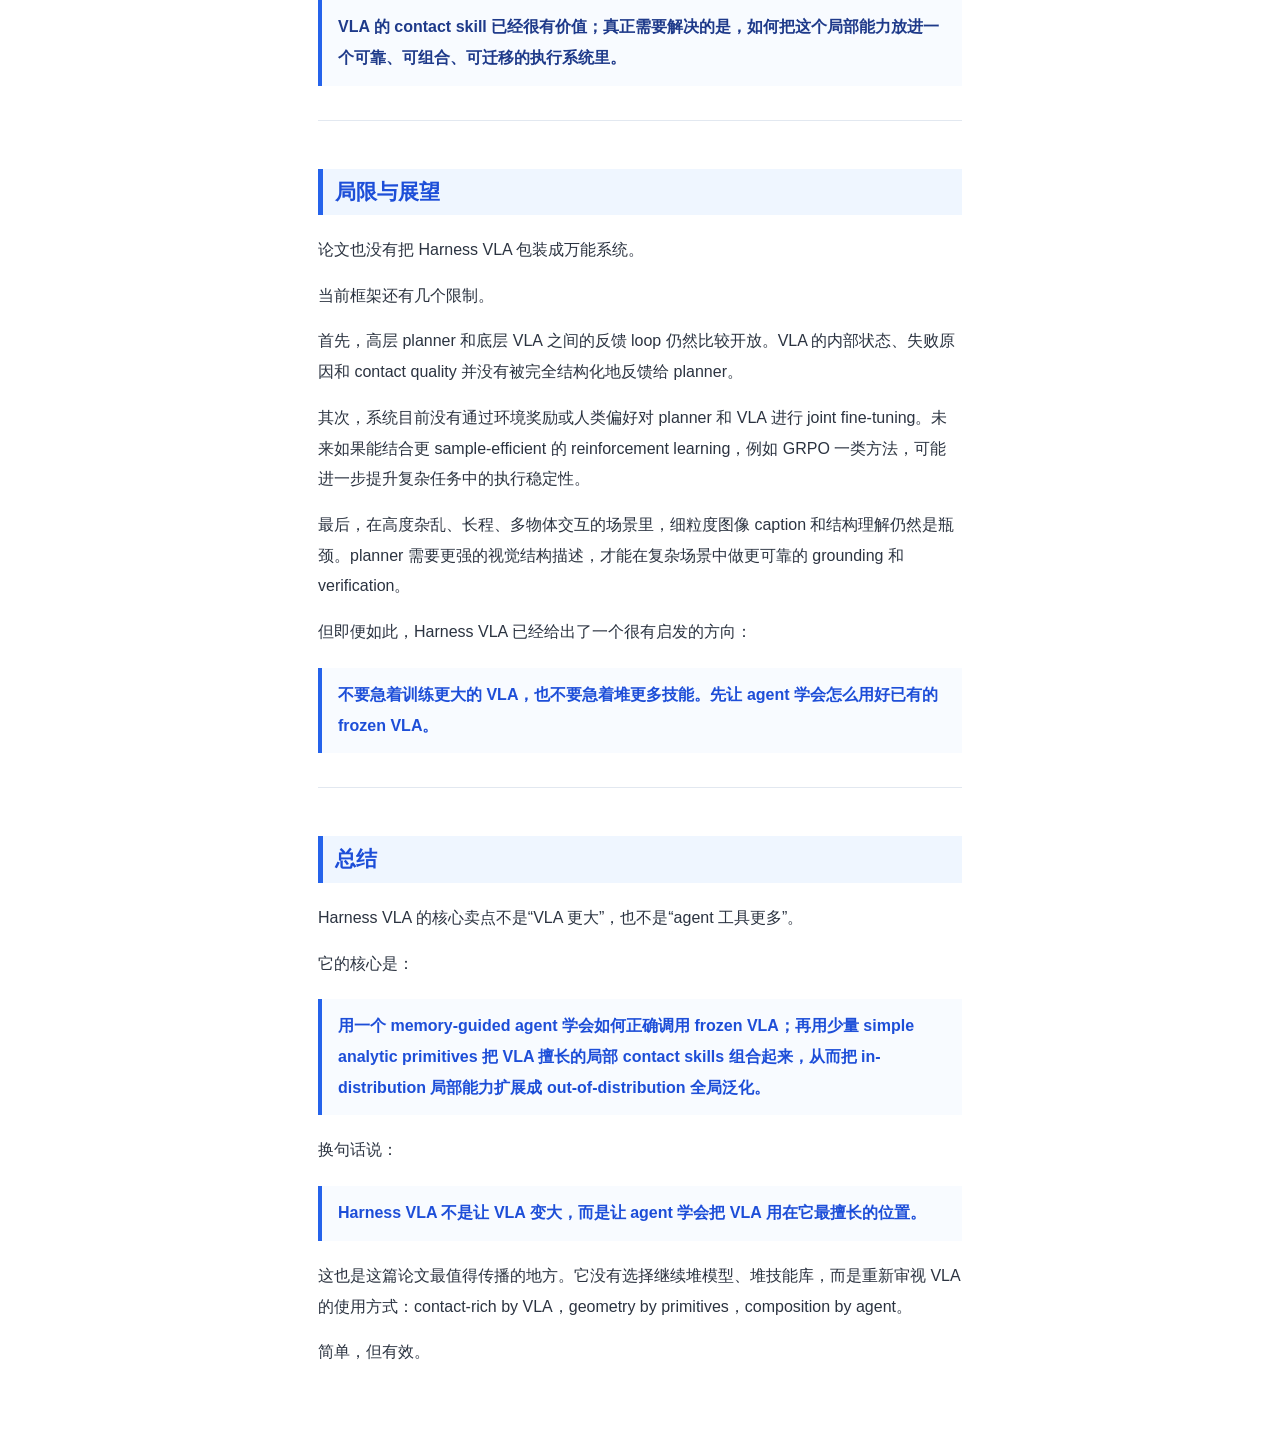
==== commit a19b0ac0: "Update WeChat article framework figure" ====
--- a/gongzhonghao.html
+++ b/gongzhonghao.html
@@ -47,7 +47,7 @@
 <p><strong>Harness VLA 把 frozen VLA 从端到端策略，变成了一个可调度、可观察、可组合的 contact-rich primitive。</strong></p>
 <p><strong>simple primitives + frozen VLA + memory-guided agent = strong OOD generalization。</strong></p>
 </blockquote>
-<p><img alt="Harness VLA 框架总览图" src="wechat_assets/scheme_wechat.jpg" /></p>
+<p><img alt="Harness VLA 框架总览图" src="wechat_assets/scheme_wechat.png" /></p>
 <p class="fig-caption">图 1：Harness VLA 的整体框架。规划器基于任务、RGB-D 观测、本体感知和 memory，向固定 primitive library 发出结构化调用，组合 VLA primitive 与 analytic primitives。</p>
 
 <p>上图展示了 Harness VLA 的核心思想：planner 不直接输出底层动作，而是在任务语言、RGB-D 观察、proprioception、Task Specific Memory 和 Global Memory 的条件下，调用一个固定 primitive library。VLA primitive 负责接触丰富的局部执行，analytic primitives 负责确定性移动、姿态、夹爪、导航和释放等非接触结构。</p>
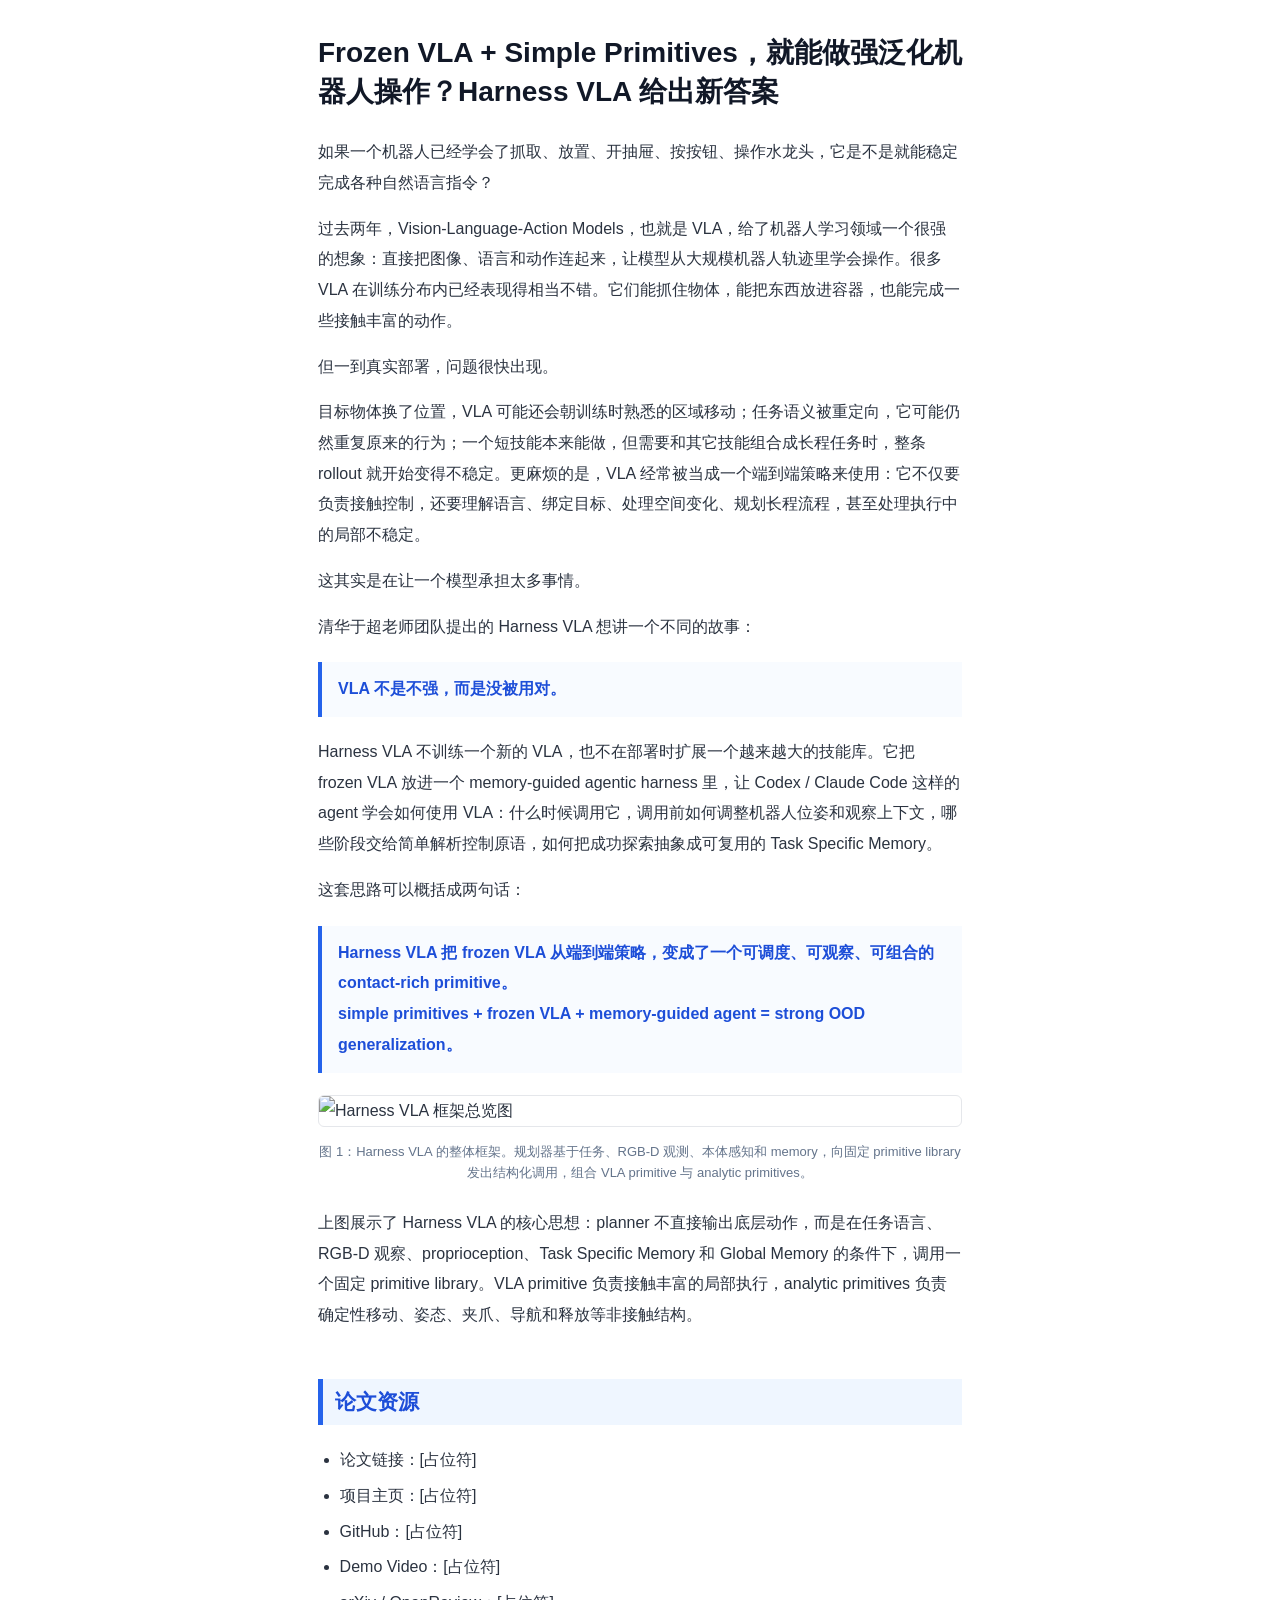
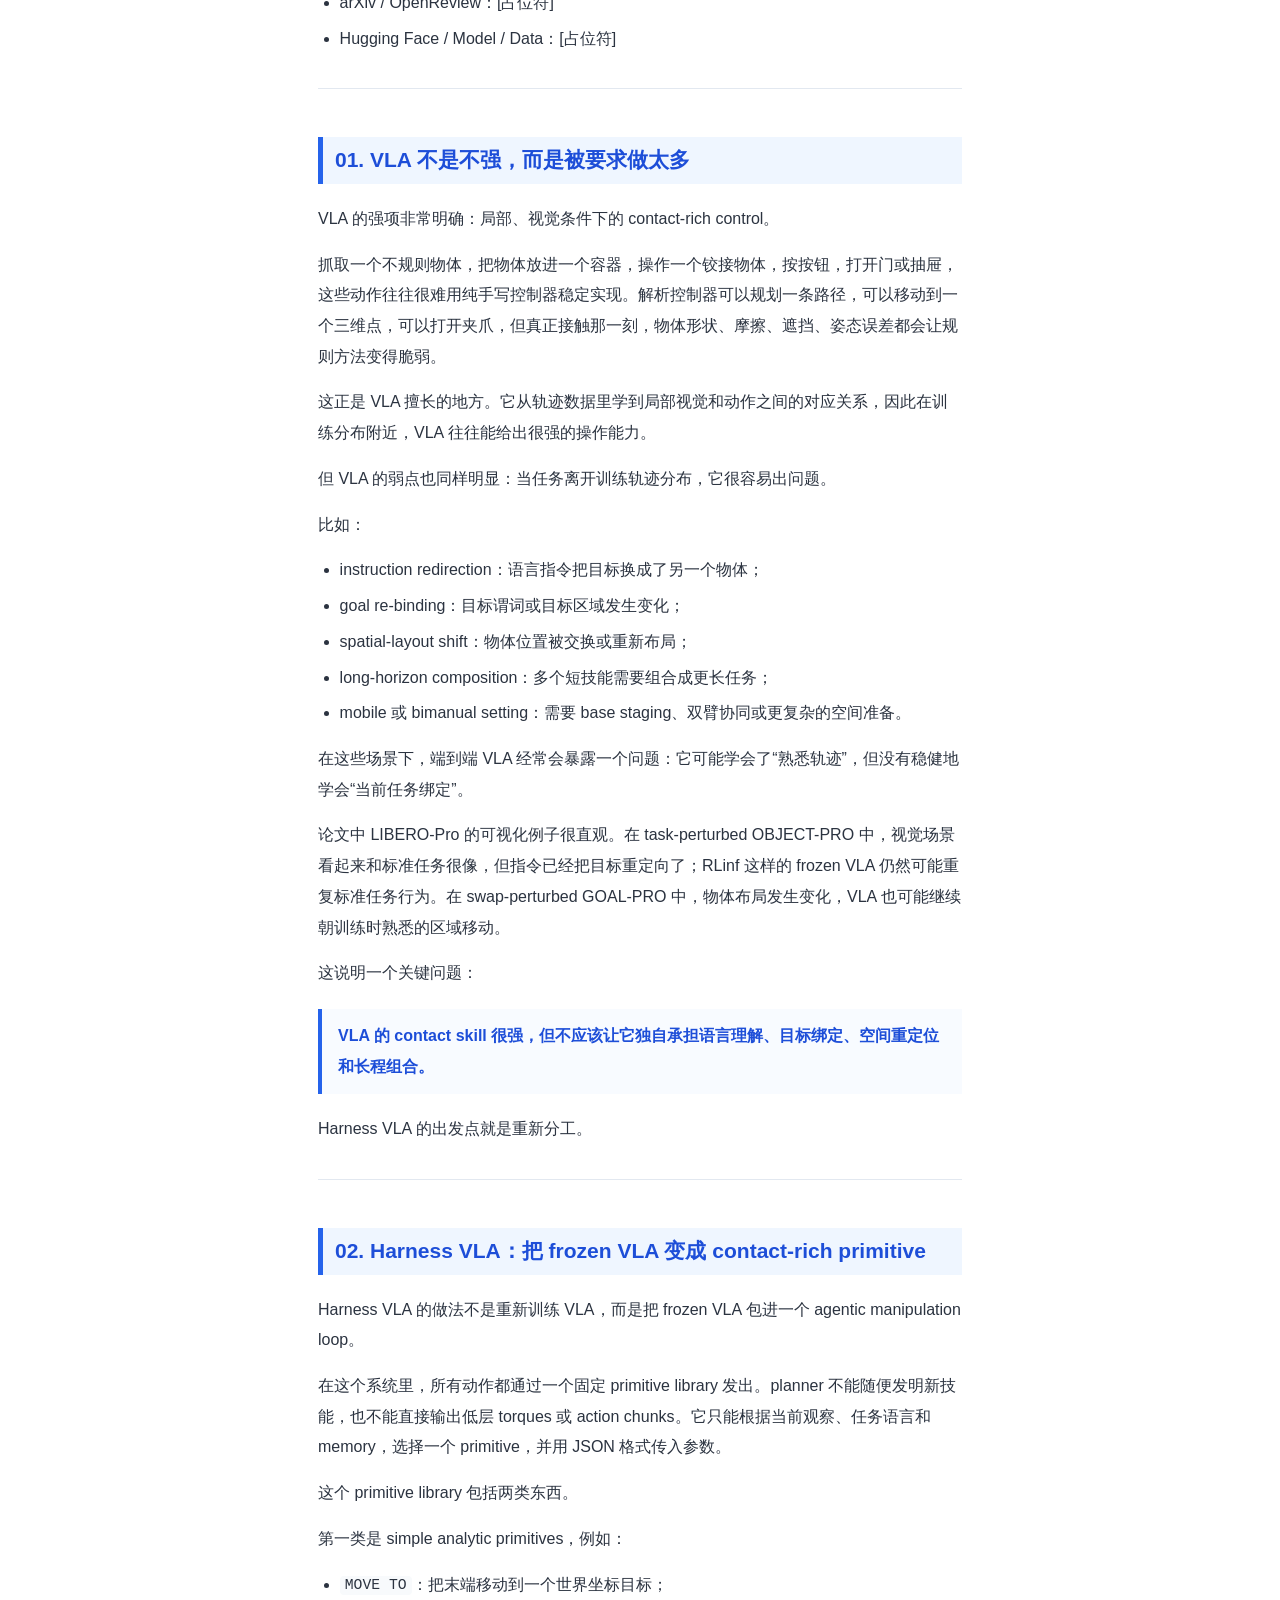
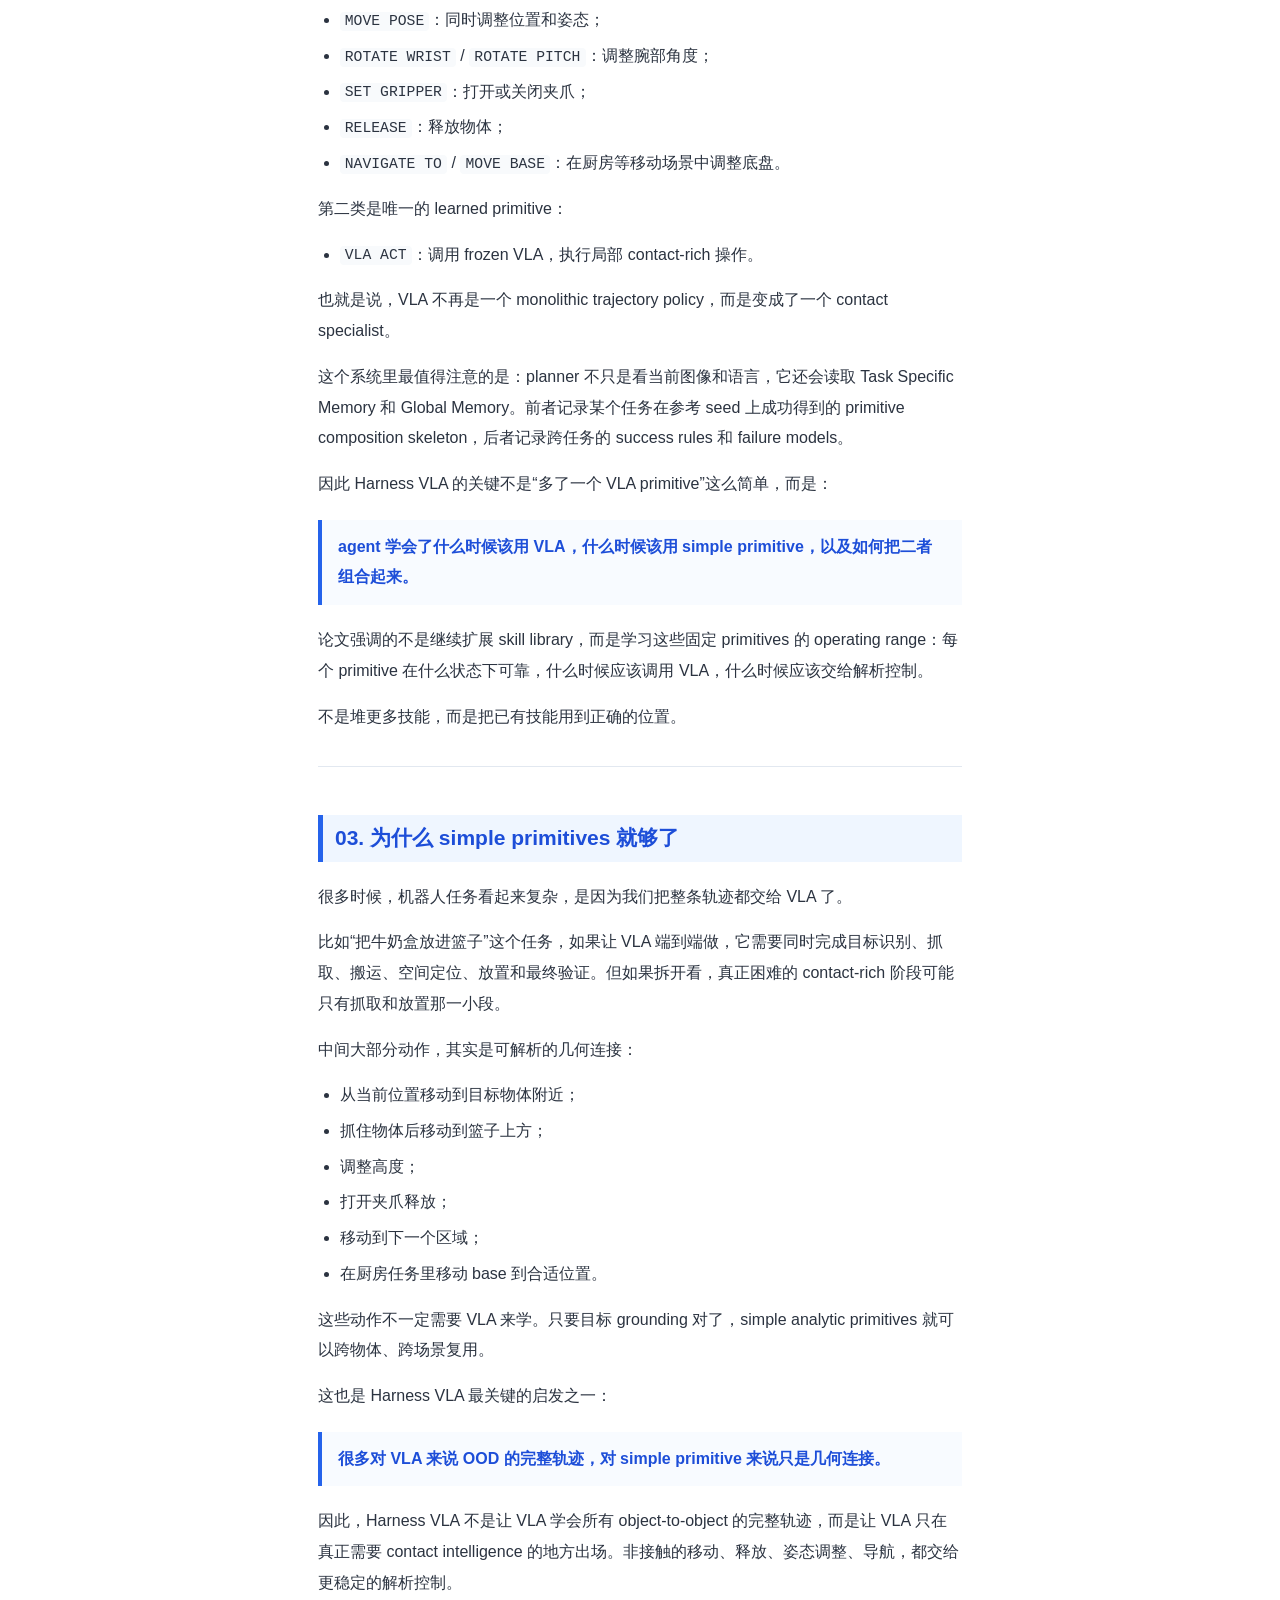
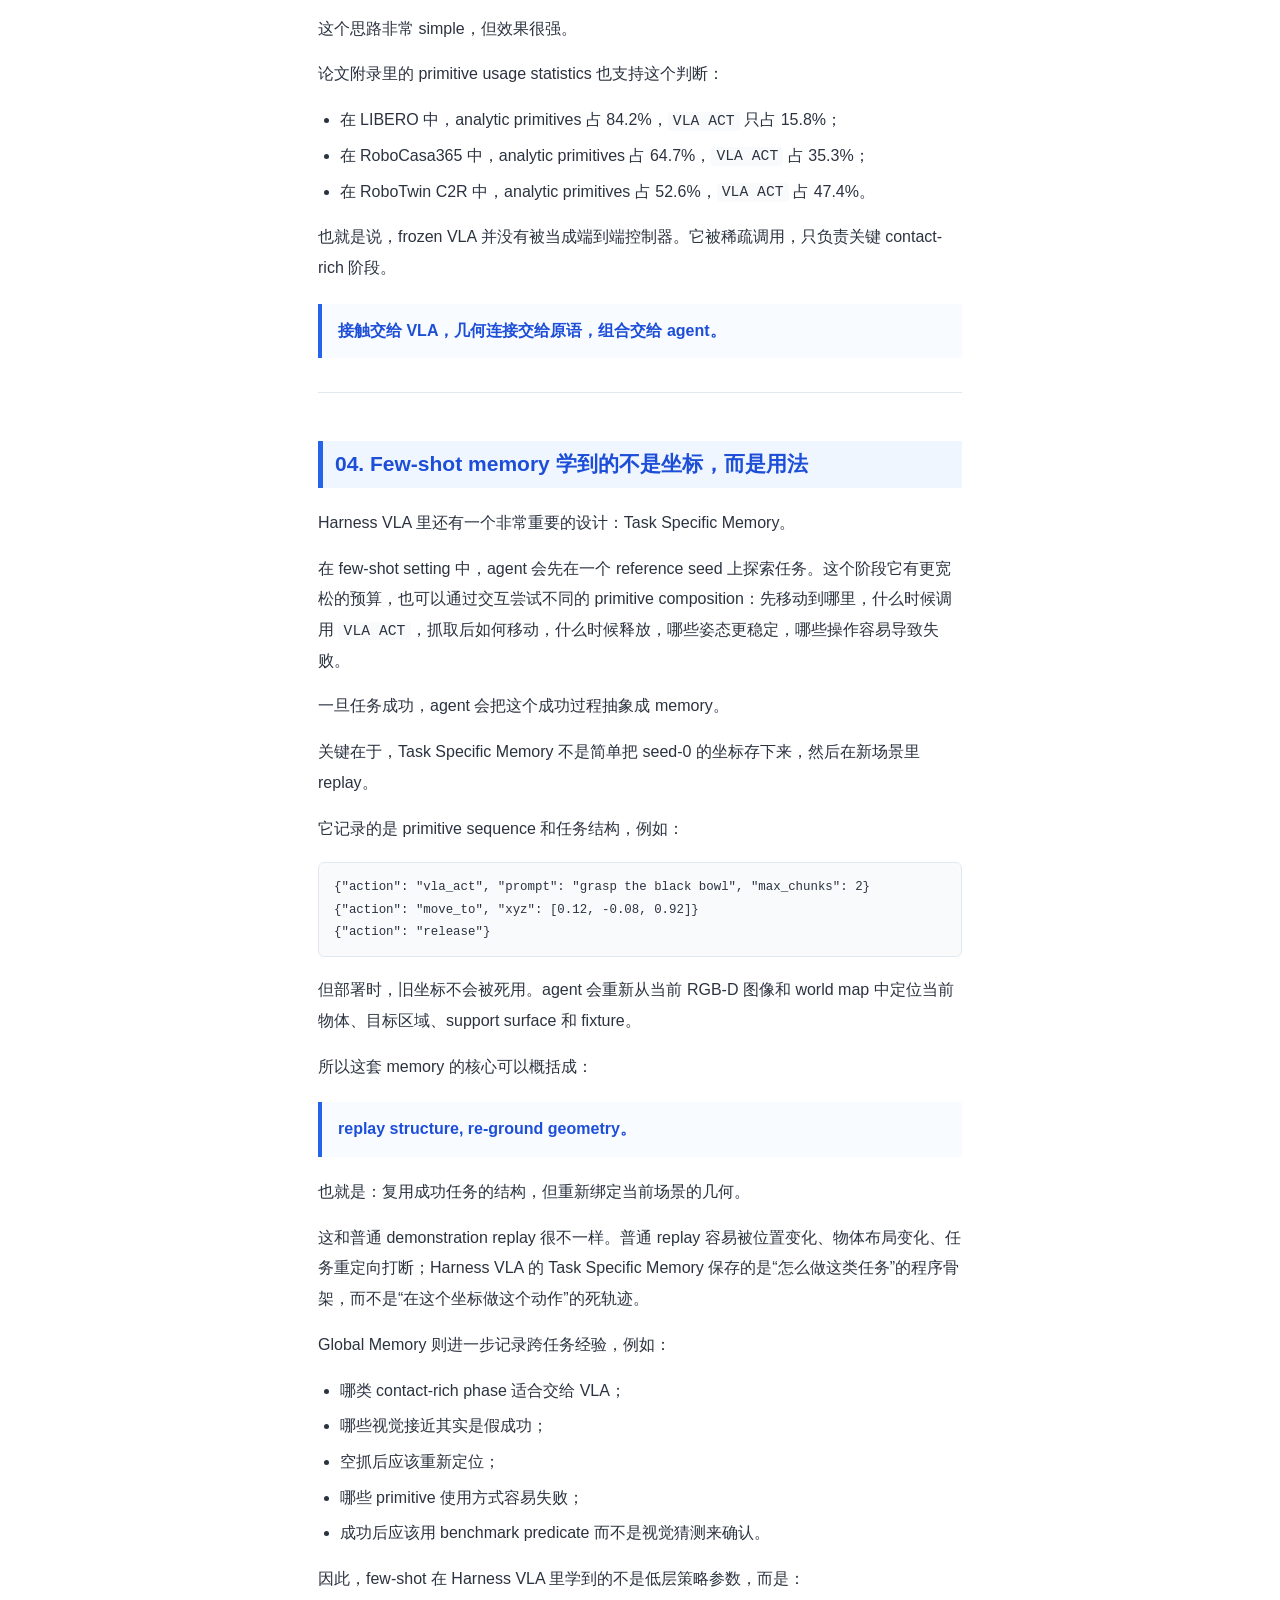
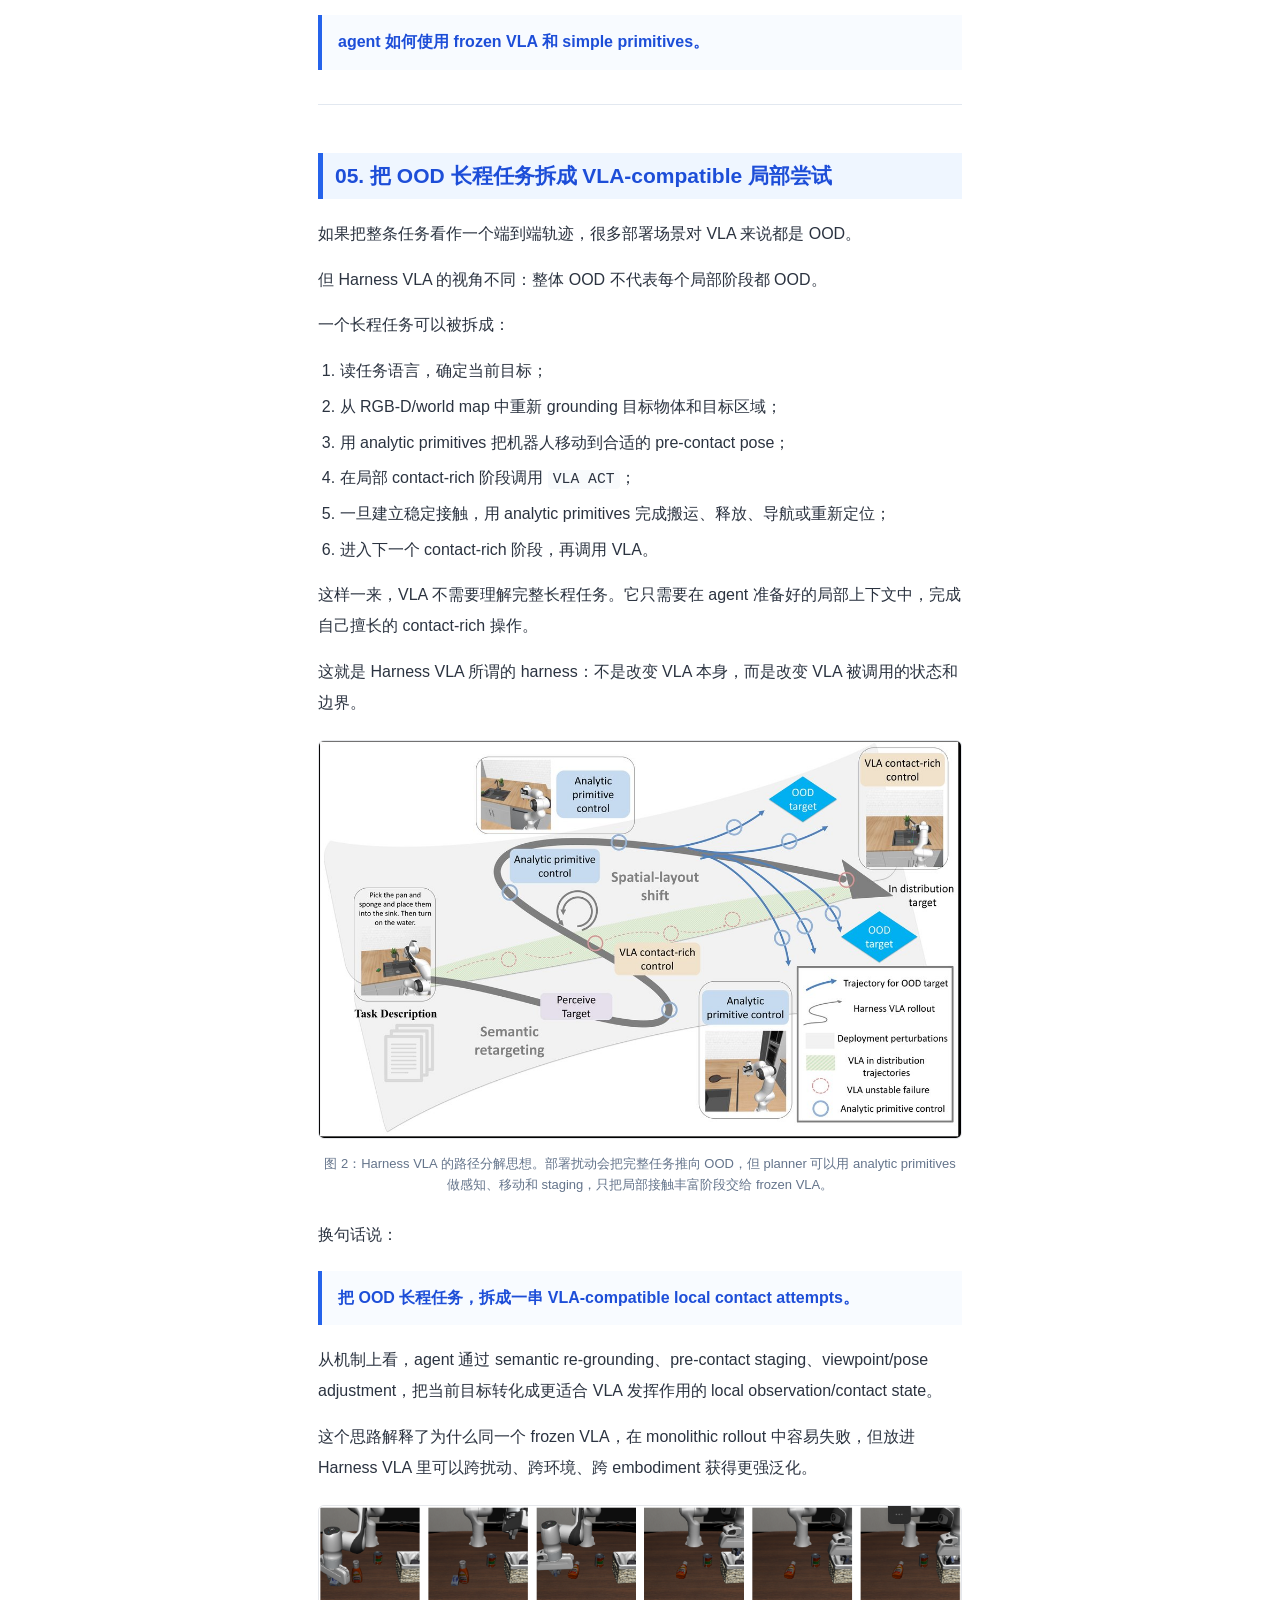
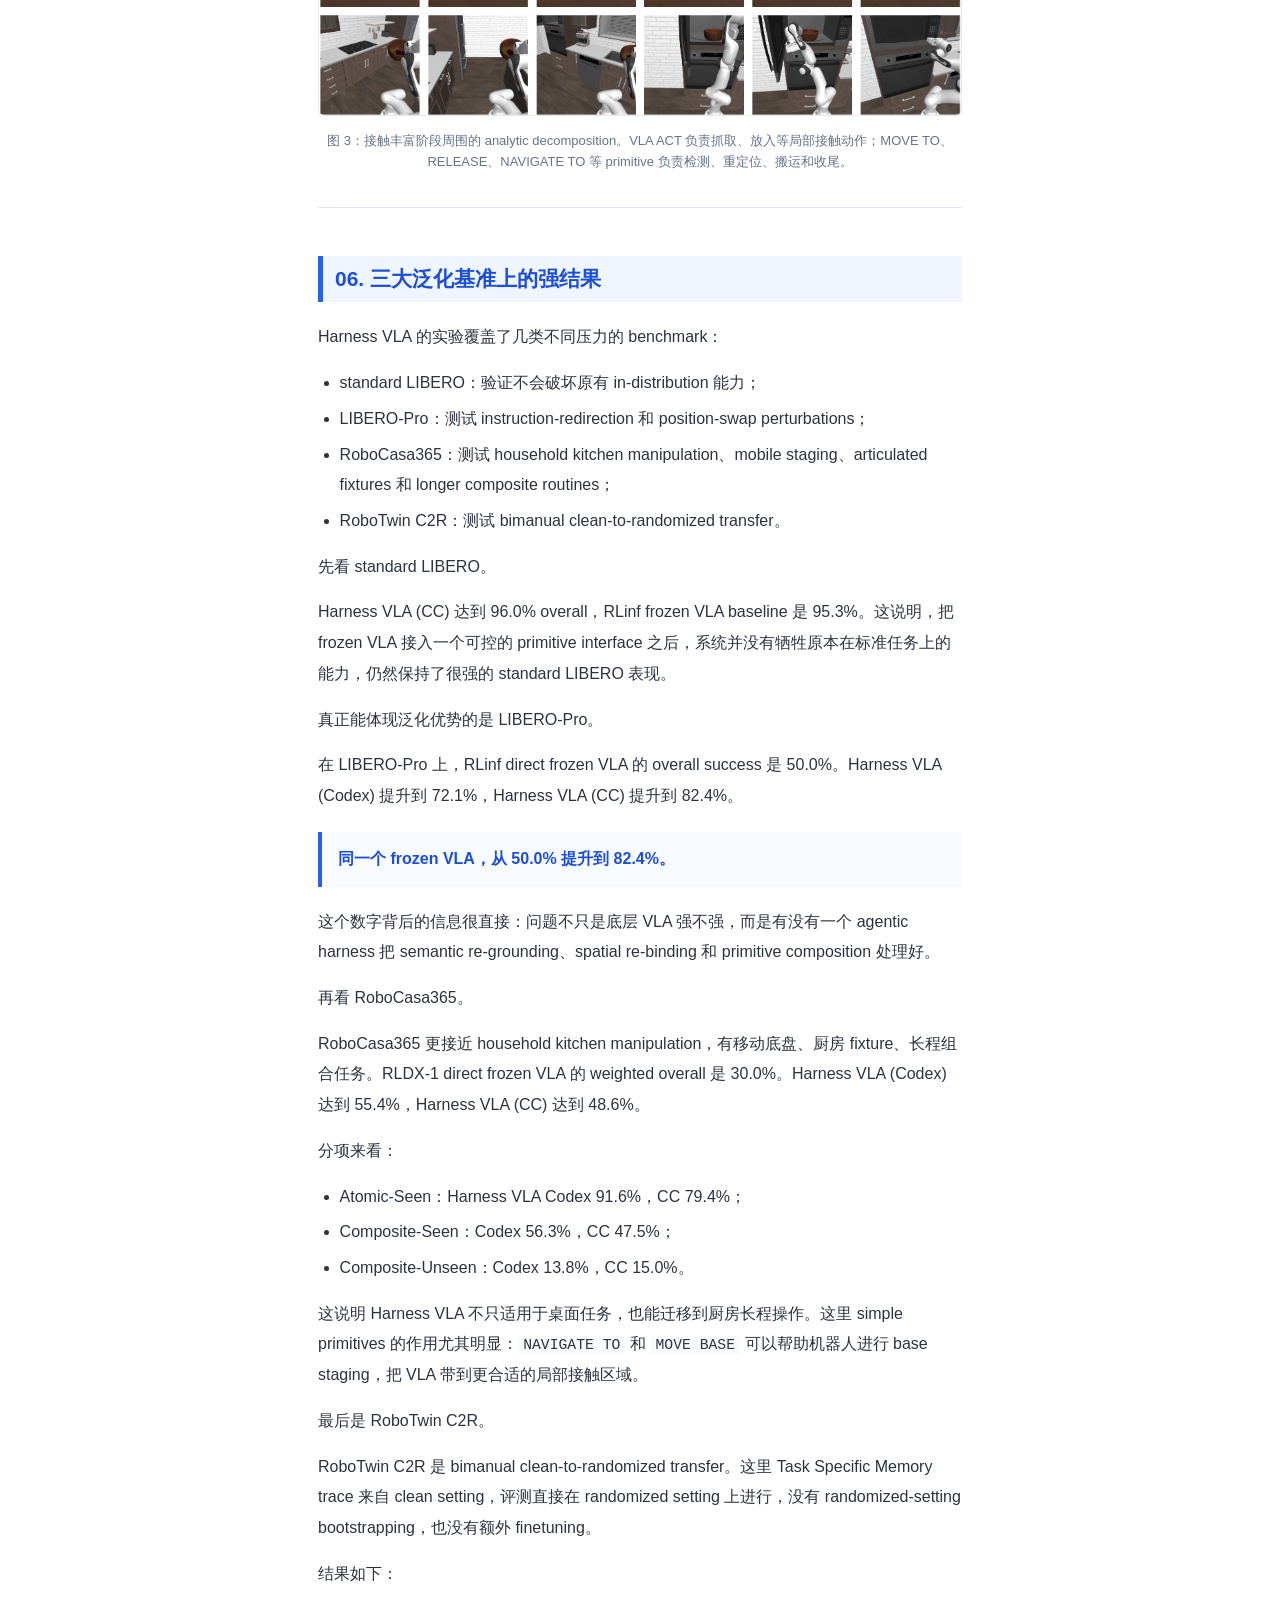
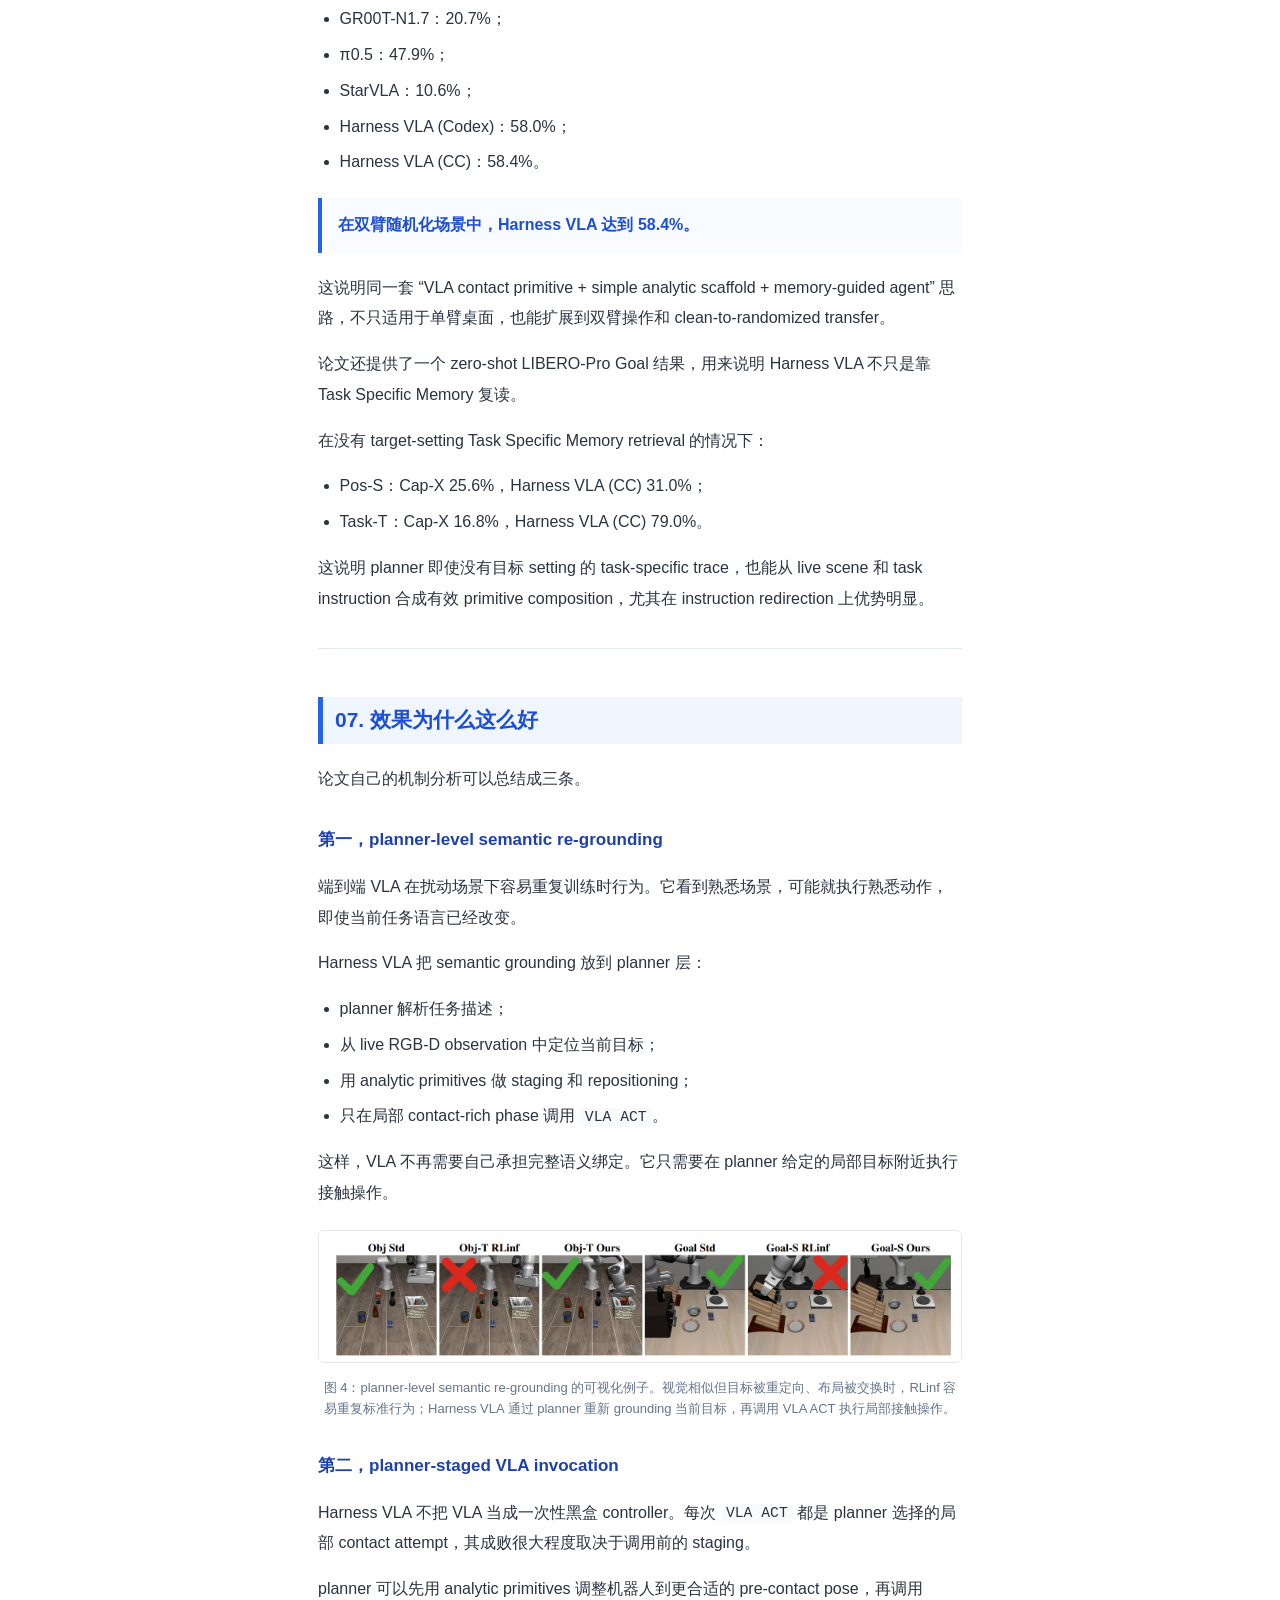
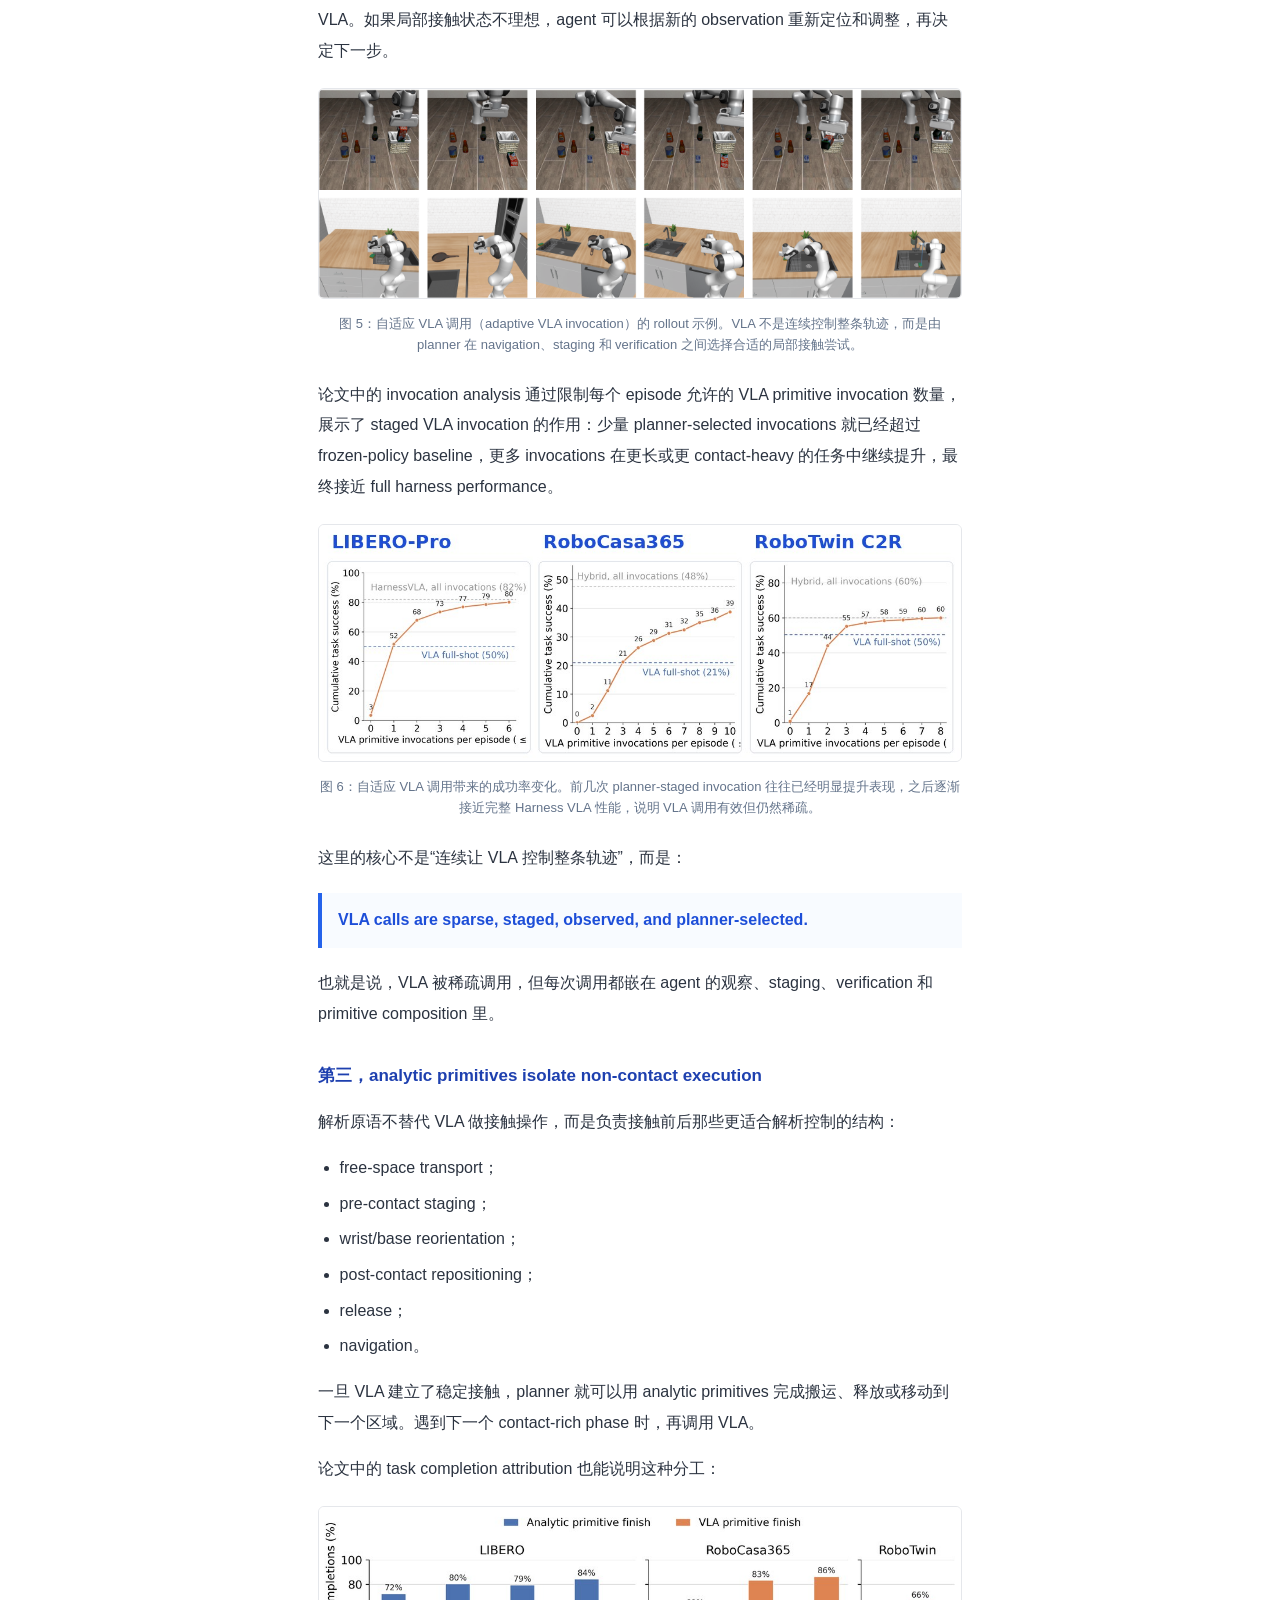
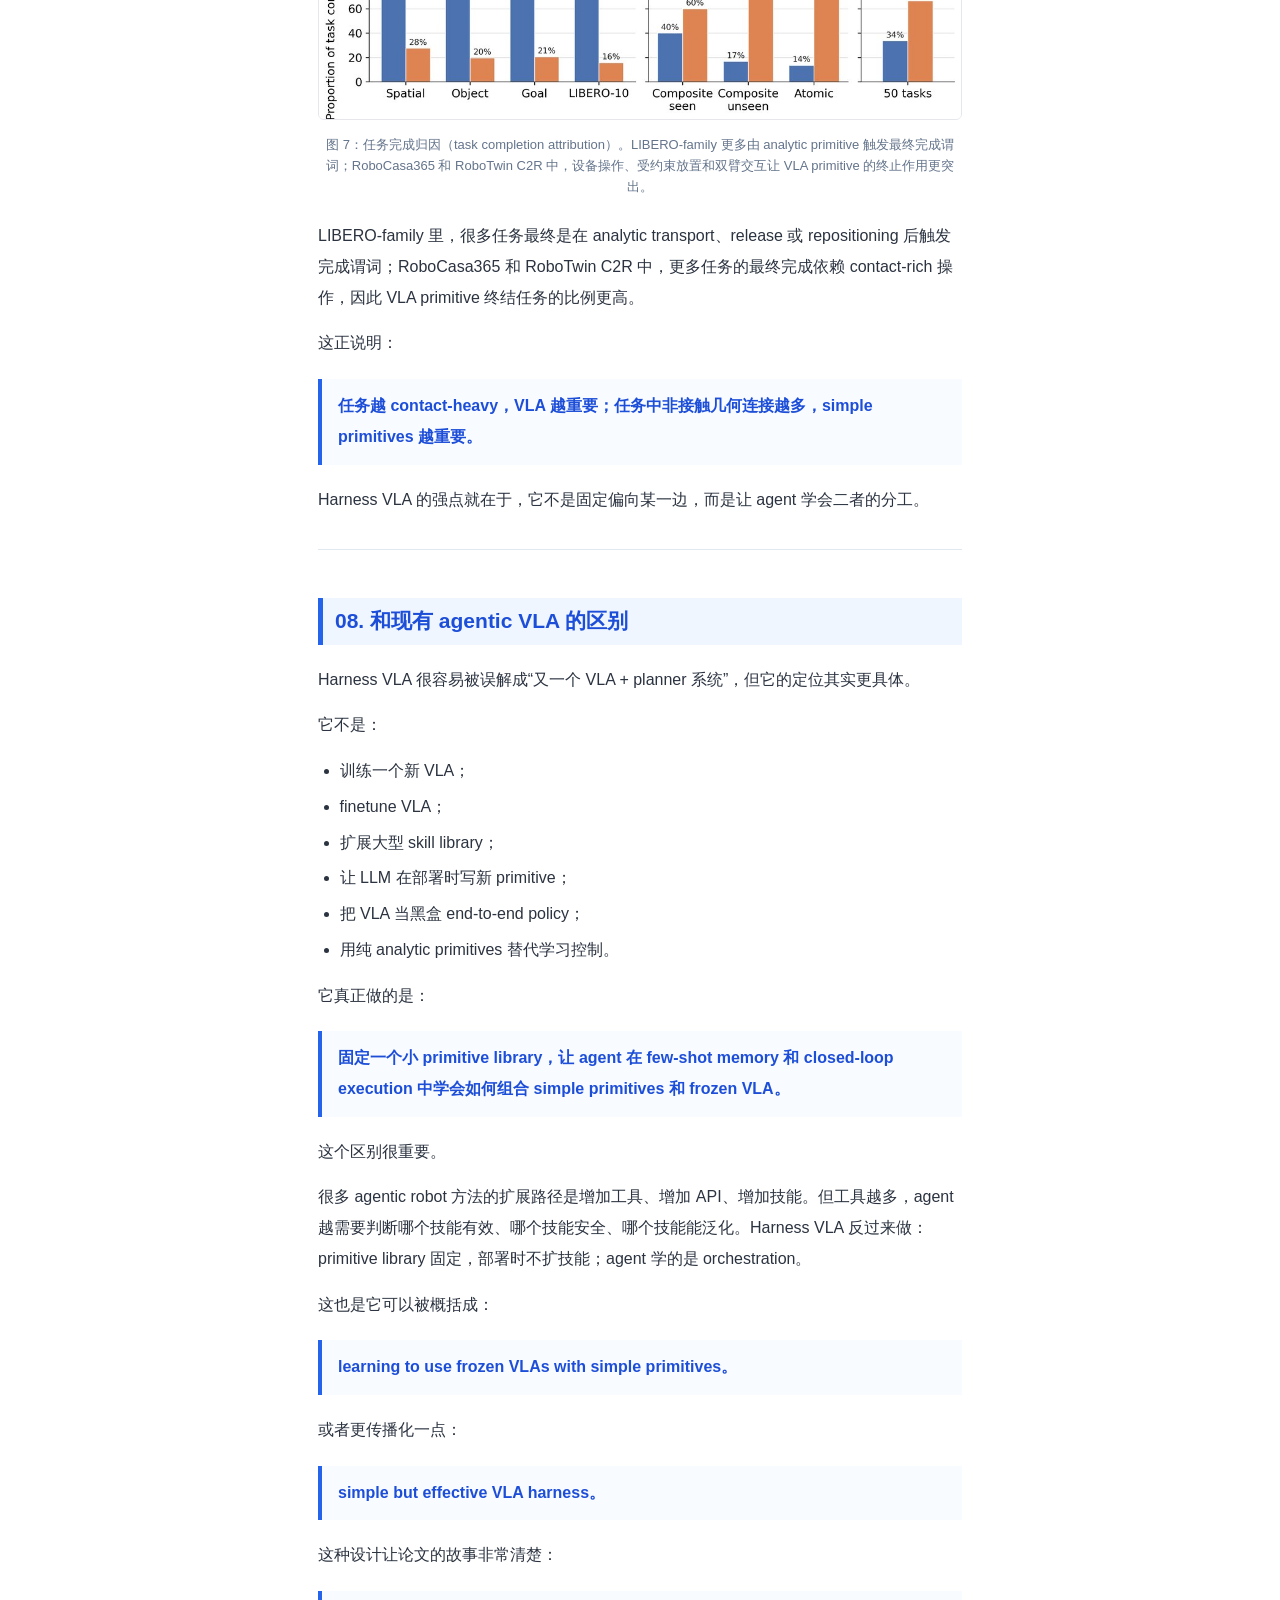
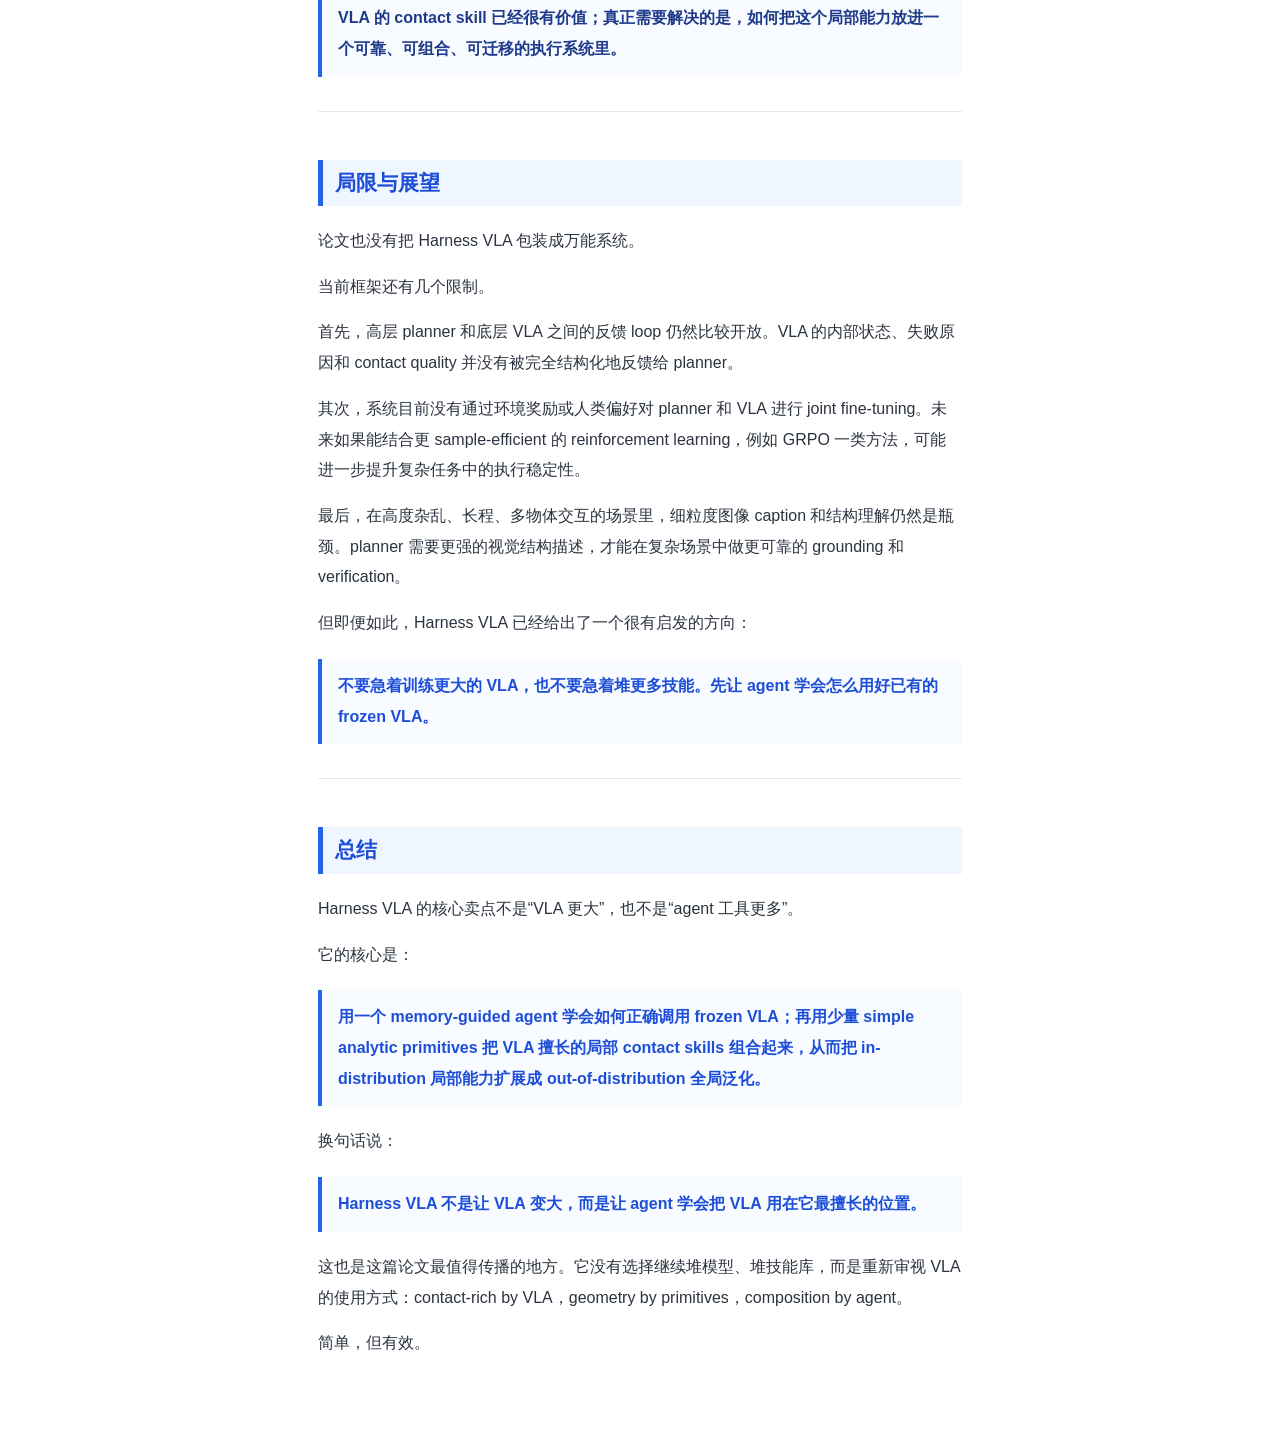
==== commit 09d4affe: "Move perturbation figure to mechanism section" ====
--- a/gongzhonghao.html
+++ b/gongzhonghao.html
@@ -76,9 +76,6 @@
 </ul>
 <p>在这些场景下，端到端 VLA 经常会暴露一个问题：它可能学会了“熟悉轨迹”，但没有稳健地学会“当前任务绑定”。</p>
 <p>论文中 LIBERO-Pro 的可视化例子很直观。在 task-perturbed OBJECT-PRO 中，视觉场景看起来和标准任务很像，但指令已经把目标重定向了；RLinf 这样的 frozen VLA 仍然可能重复标准任务行为。在 swap-perturbed GOAL-PRO 中，物体布局发生变化，VLA 也可能继续朝训练时熟悉的区域移动。</p>
-<p><img alt="LIBERO-Pro 扰动示例" src="wechat_assets/a.png" /></p>
-<p class="fig-caption">图 2：LIBERO-Pro 扰动示例。视觉相似但目标被重定向、布局被交换时，RLinf 容易重复标准行为；Harness VLA 通过 planner 重新 grounding 目标，并在 staging 后调用 VLA ACT。</p>
-
 <p>这说明一个关键问题：</p>
 <blockquote>
 <p><strong>VLA 的 contact skill 很强，但不应该让它独自承担语言理解、目标绑定、空间重定位和长程组合。</strong></p>
@@ -186,7 +183,7 @@
 <p>这样一来，VLA 不需要理解完整长程任务。它只需要在 agent 准备好的局部上下文中，完成自己擅长的 contact-rich 操作。</p>
 <p>这就是 Harness VLA 所谓的 harness：不是改变 VLA 本身，而是改变 VLA 被调用的状态和边界。</p>
 <p><img alt="Harness VLA 路径分解示意图" src="wechat_assets/abstract_figure_wechat.jpg" /></p>
-<p class="fig-caption">图 3：Harness VLA 的路径分解思想。部署扰动会把完整任务推向 OOD，但 planner 可以用 analytic primitives 做感知、移动和 staging，只把局部接触丰富阶段交给 frozen VLA。</p>
+<p class="fig-caption">图 2：Harness VLA 的路径分解思想。部署扰动会把完整任务推向 OOD，但 planner 可以用 analytic primitives 做感知、移动和 staging，只把局部接触丰富阶段交给 frozen VLA。</p>
 
 <p>换句话说：</p>
 <blockquote>
@@ -195,7 +192,7 @@
 <p>从机制上看，agent 通过 semantic re-grounding、pre-contact staging、viewpoint/pose adjustment，把当前目标转化成更适合 VLA 发挥作用的 local observation/contact state。</p>
 <p>这个思路解释了为什么同一个 frozen VLA，在 monolithic rollout 中容易失败，但放进 Harness VLA 里可以跨扰动、跨环境、跨 embodiment 获得更强泛化。</p>
 <p><img alt="接触阶段周围的解析分解" src="wechat_assets/c.png" /></p>
-<p class="fig-caption">图 4：接触丰富阶段周围的 analytic decomposition。VLA ACT 负责抓取、放入等局部接触动作；MOVE TO、RELEASE、NAVIGATE TO 等 primitive 负责检测、重定位、搬运和收尾。</p>
+<p class="fig-caption">图 3：接触丰富阶段周围的 analytic decomposition。VLA ACT 负责抓取、放入等局部接触动作；MOVE TO、RELEASE、NAVIGATE TO 等 primitive 负责检测、重定位、搬运和收尾。</p>
 
 <hr />
 <h2>06. 三大泛化基准上的强结果</h2>
@@ -257,6 +254,9 @@
 <li>只在局部 contact-rich phase 调用 <code>VLA ACT</code>。</li>
 </ul>
 <p>这样，VLA 不再需要自己承担完整语义绑定。它只需要在 planner 给定的局部目标附近执行接触操作。</p>
+<p><img alt="LIBERO-Pro 扰动示例" src="wechat_assets/a.png" /></p>
+<p class="fig-caption">图 4：planner-level semantic re-grounding 的可视化例子。视觉相似但目标被重定向、布局被交换时，RLinf 容易重复标准行为；Harness VLA 通过 planner 重新 grounding 当前目标，再调用 VLA ACT 执行局部接触操作。</p>
+
 <h3>第二，planner-staged VLA invocation</h3>
 <p>Harness VLA 不把 VLA 当成一次性黑盒 controller。每次 <code>VLA ACT</code> 都是 planner 选择的局部 contact attempt，其成败很大程度取决于调用前的 staging。</p>
 <p>planner 可以先用 analytic primitives 调整机器人到更合适的 pre-contact pose，再调用 VLA。如果局部接触状态不理想，agent 可以根据新的 observation 重新定位和调整，再决定下一步。</p>
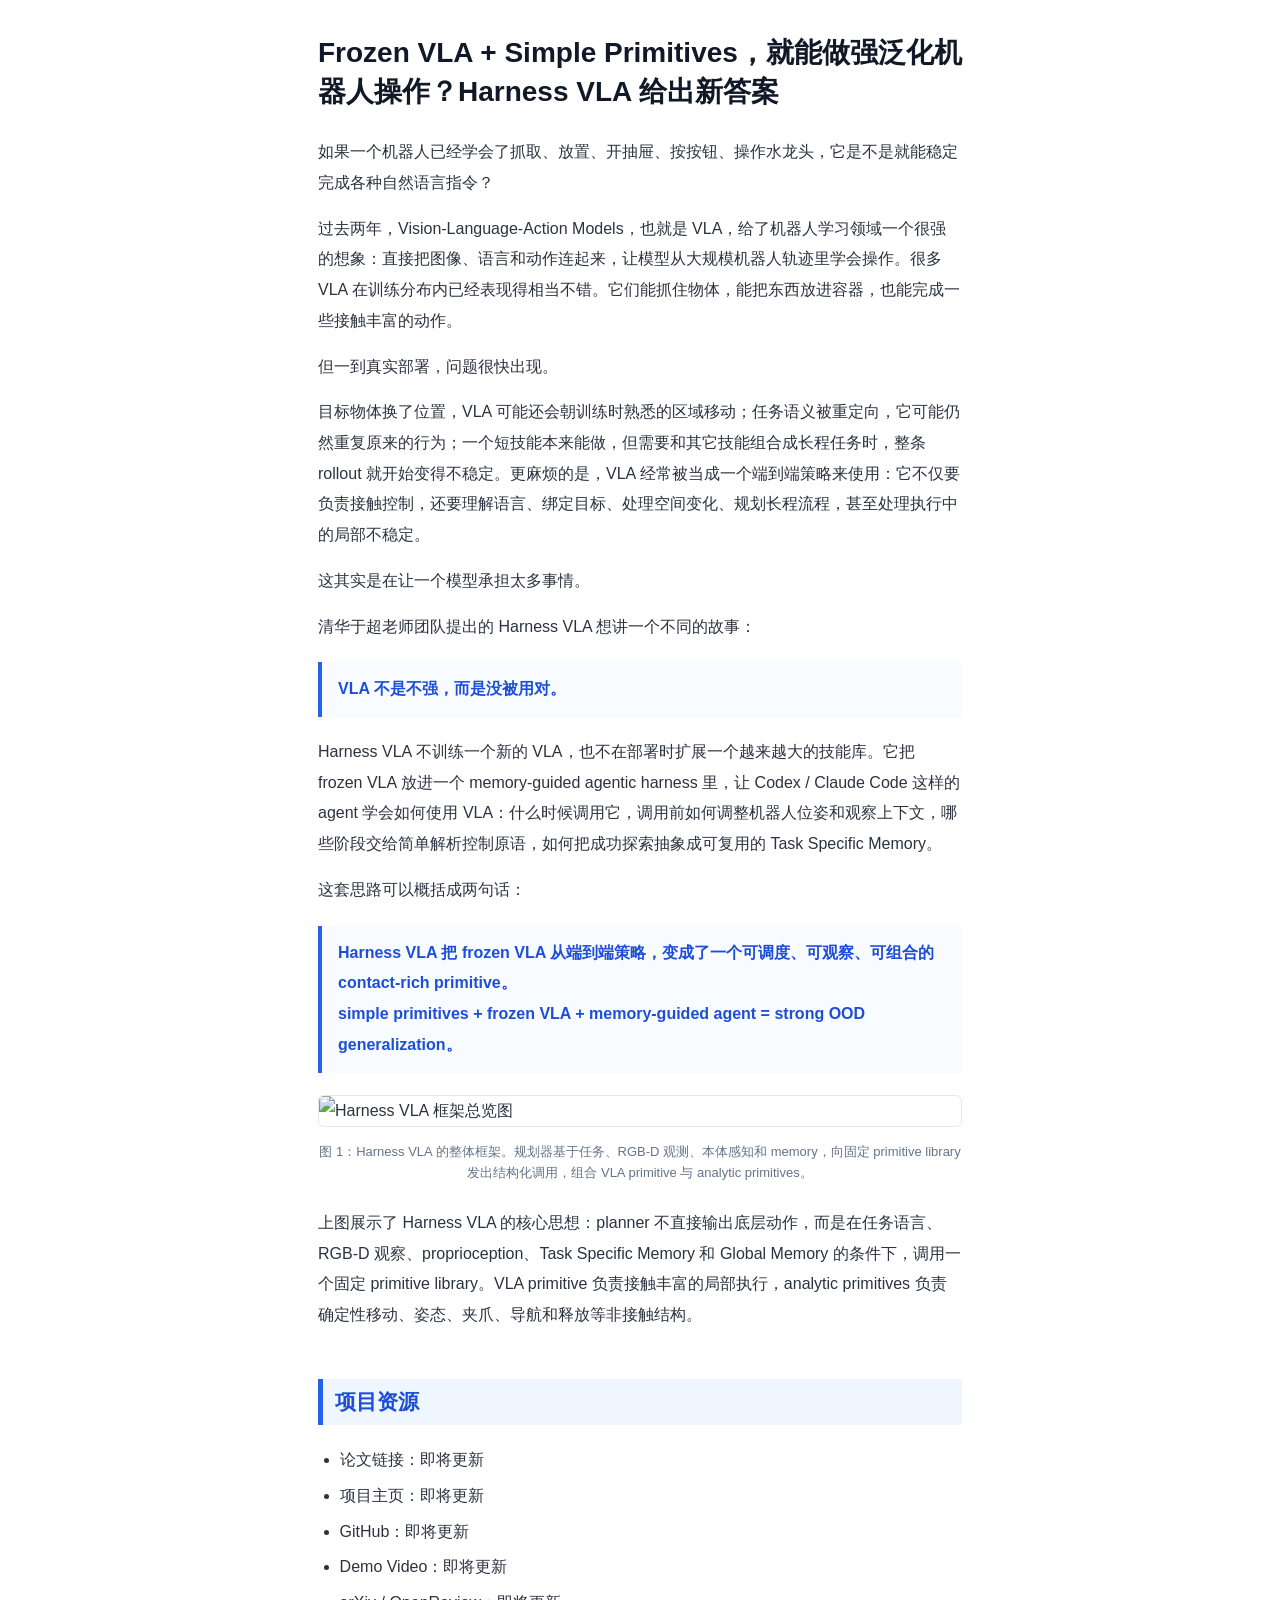
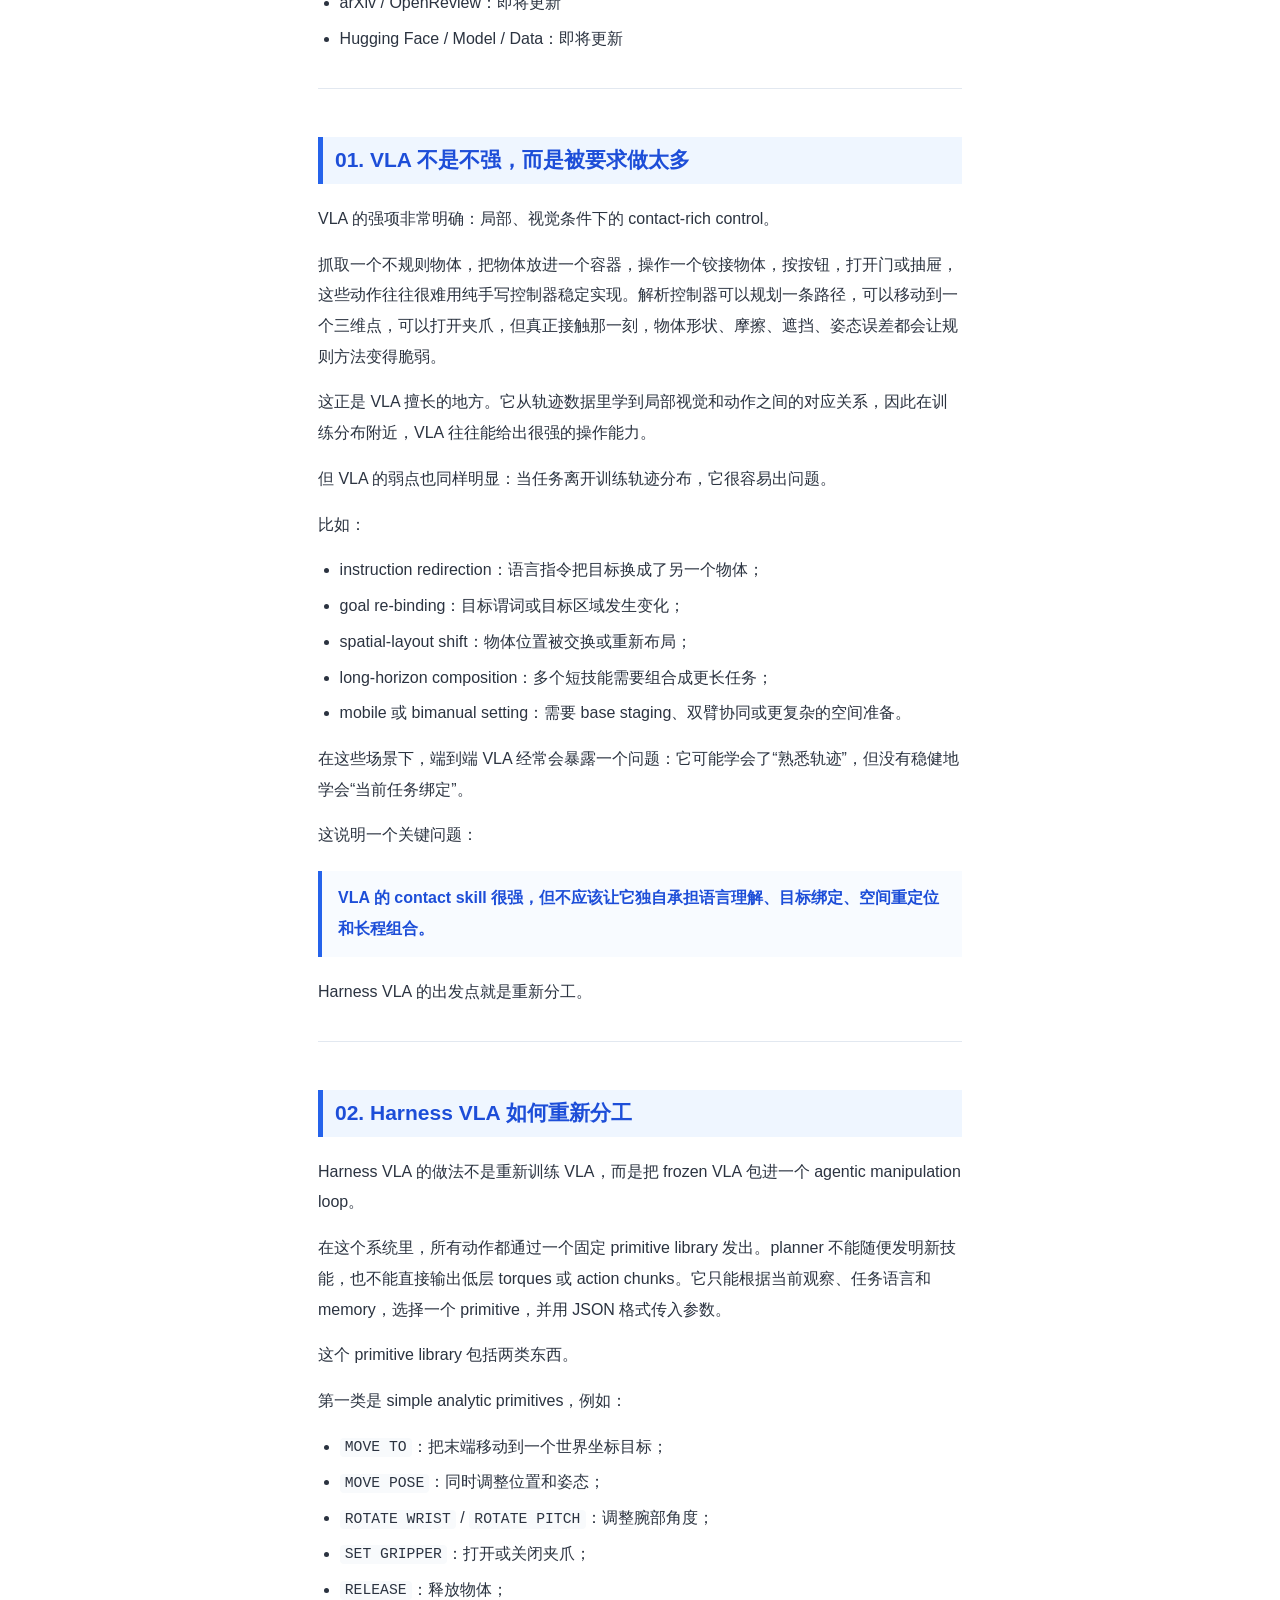
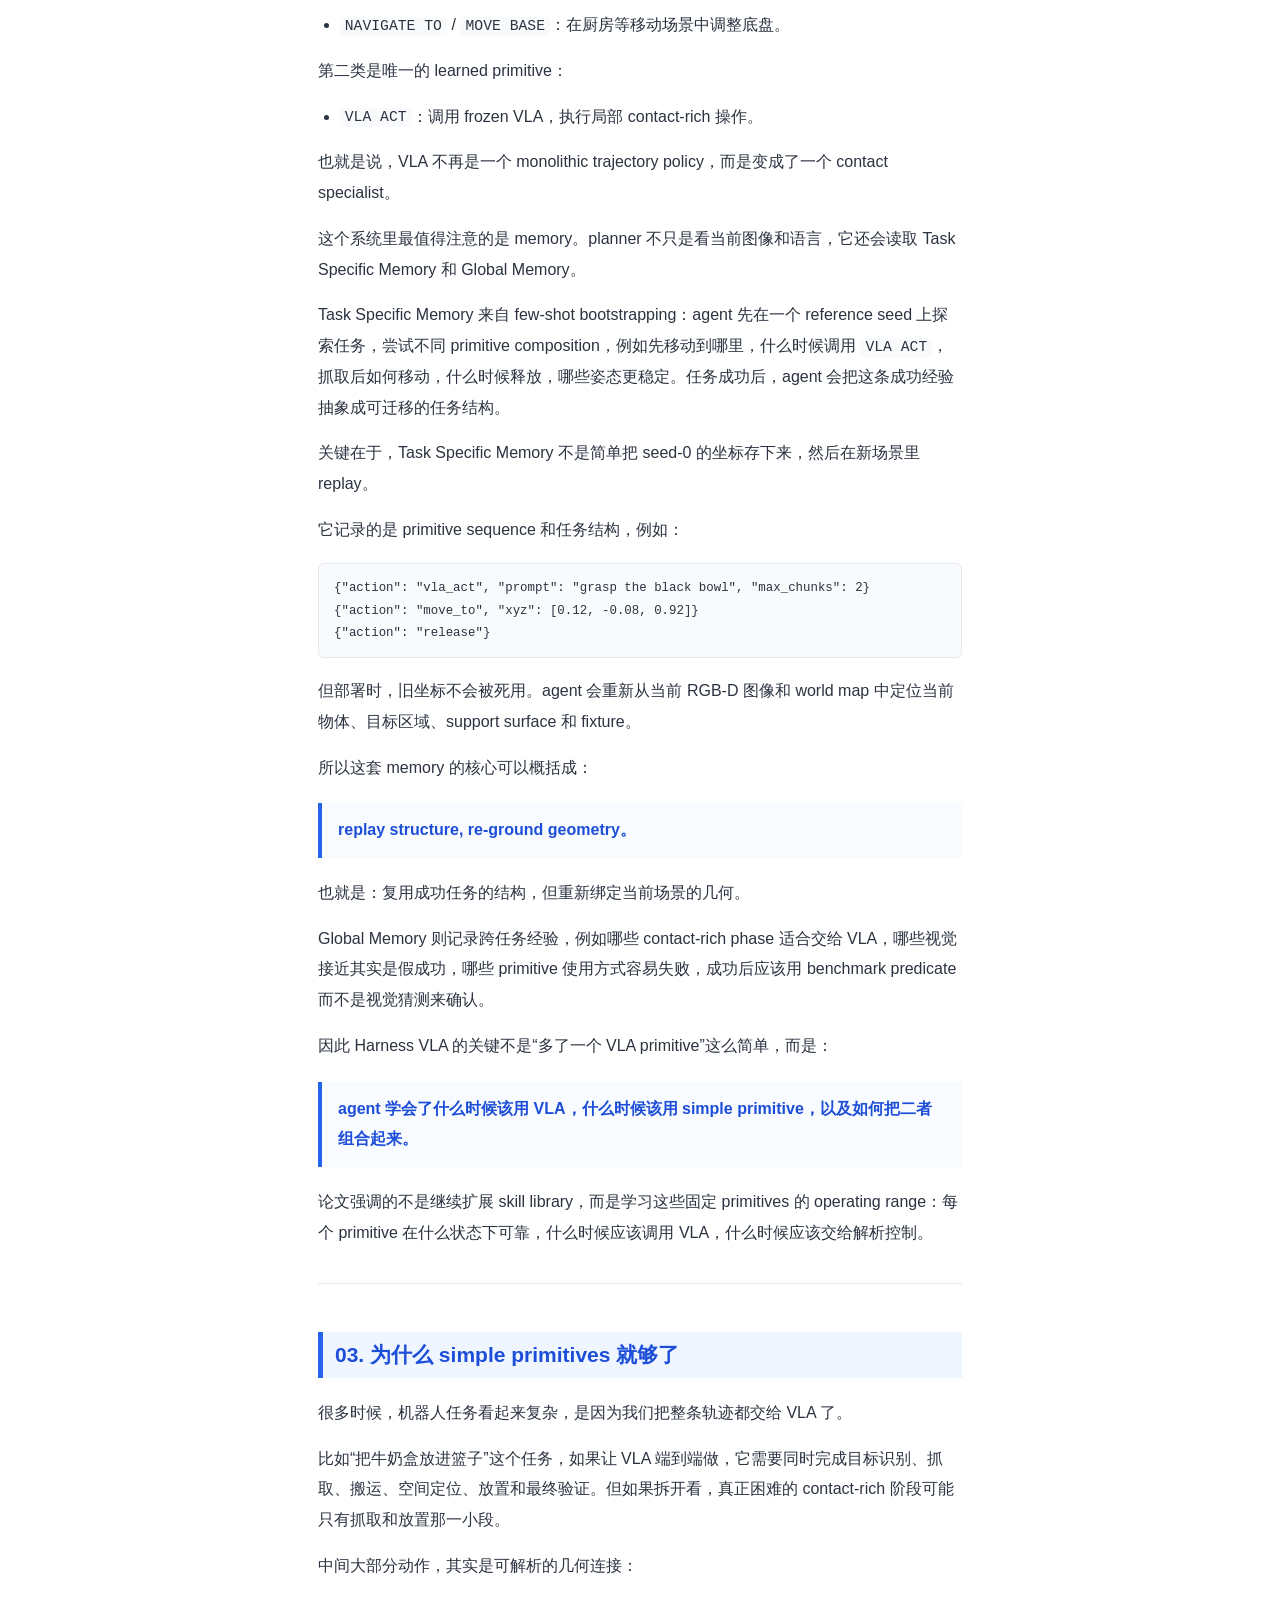
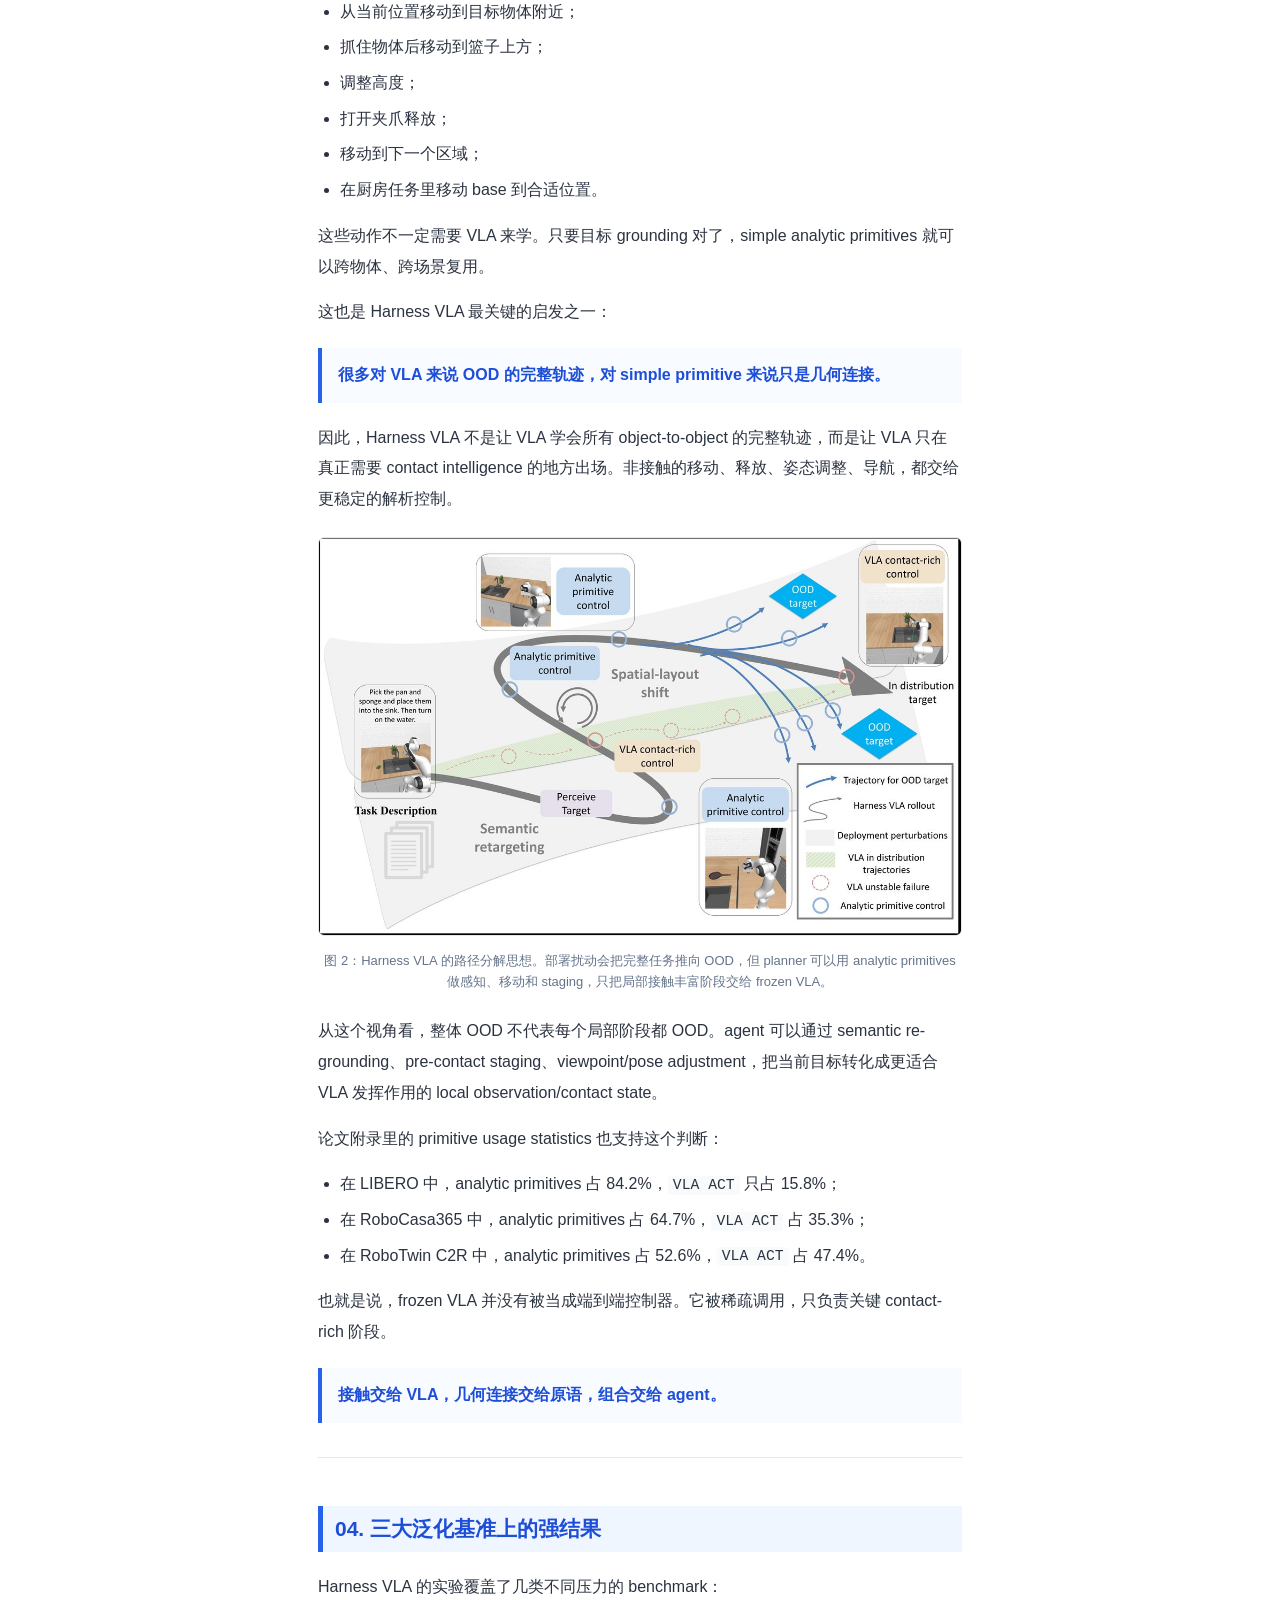
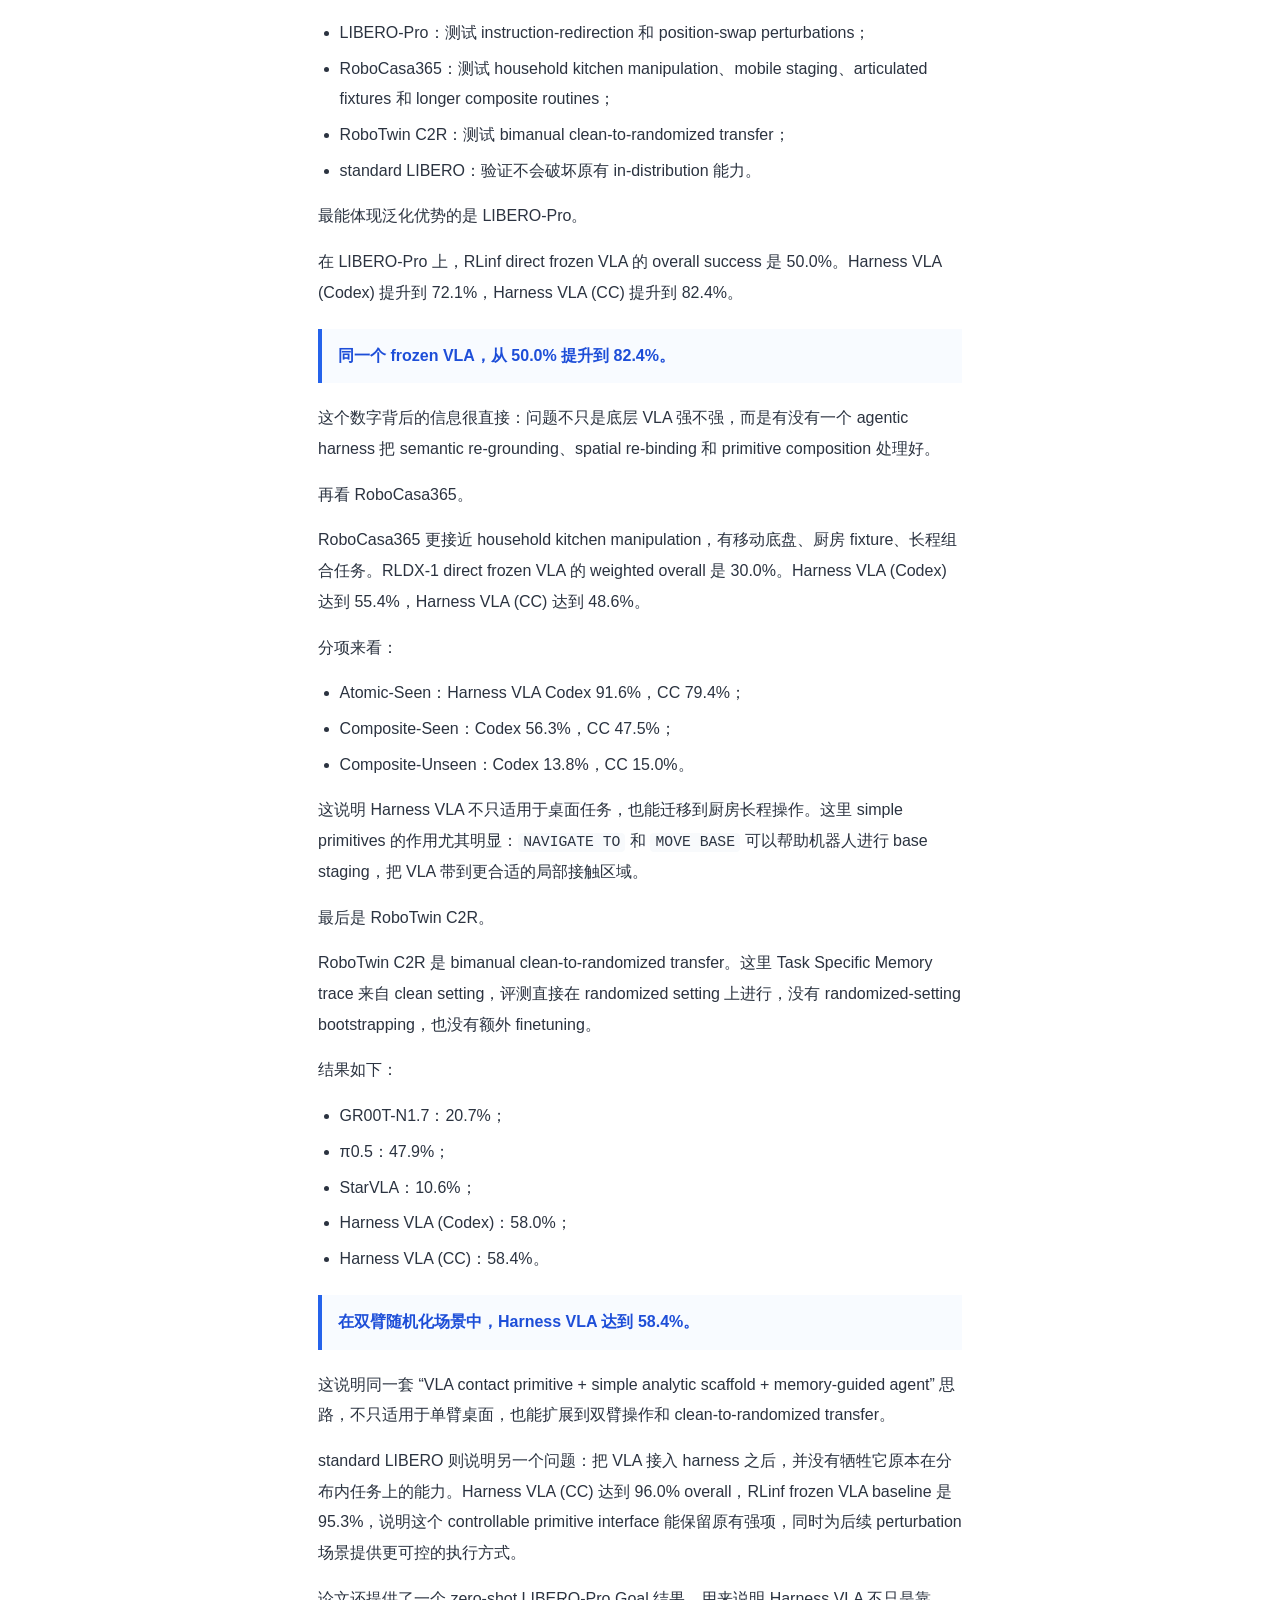
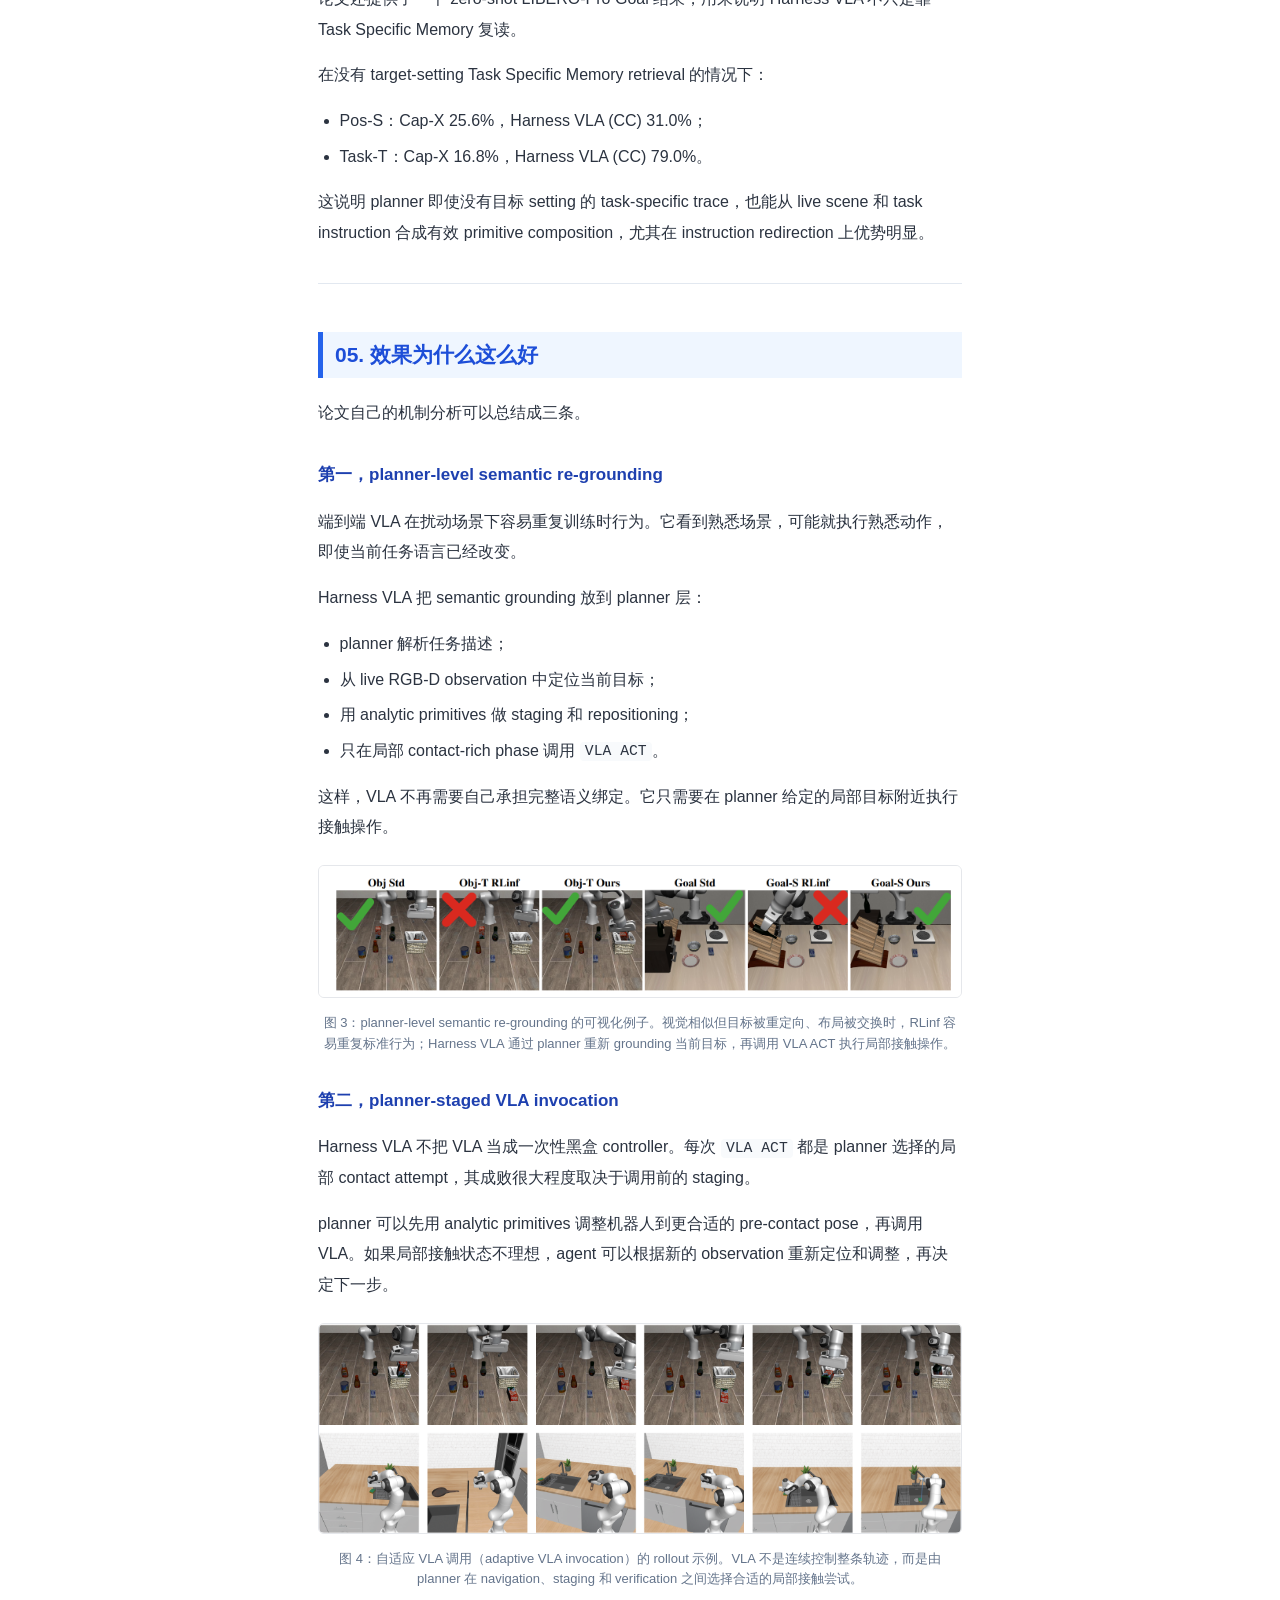
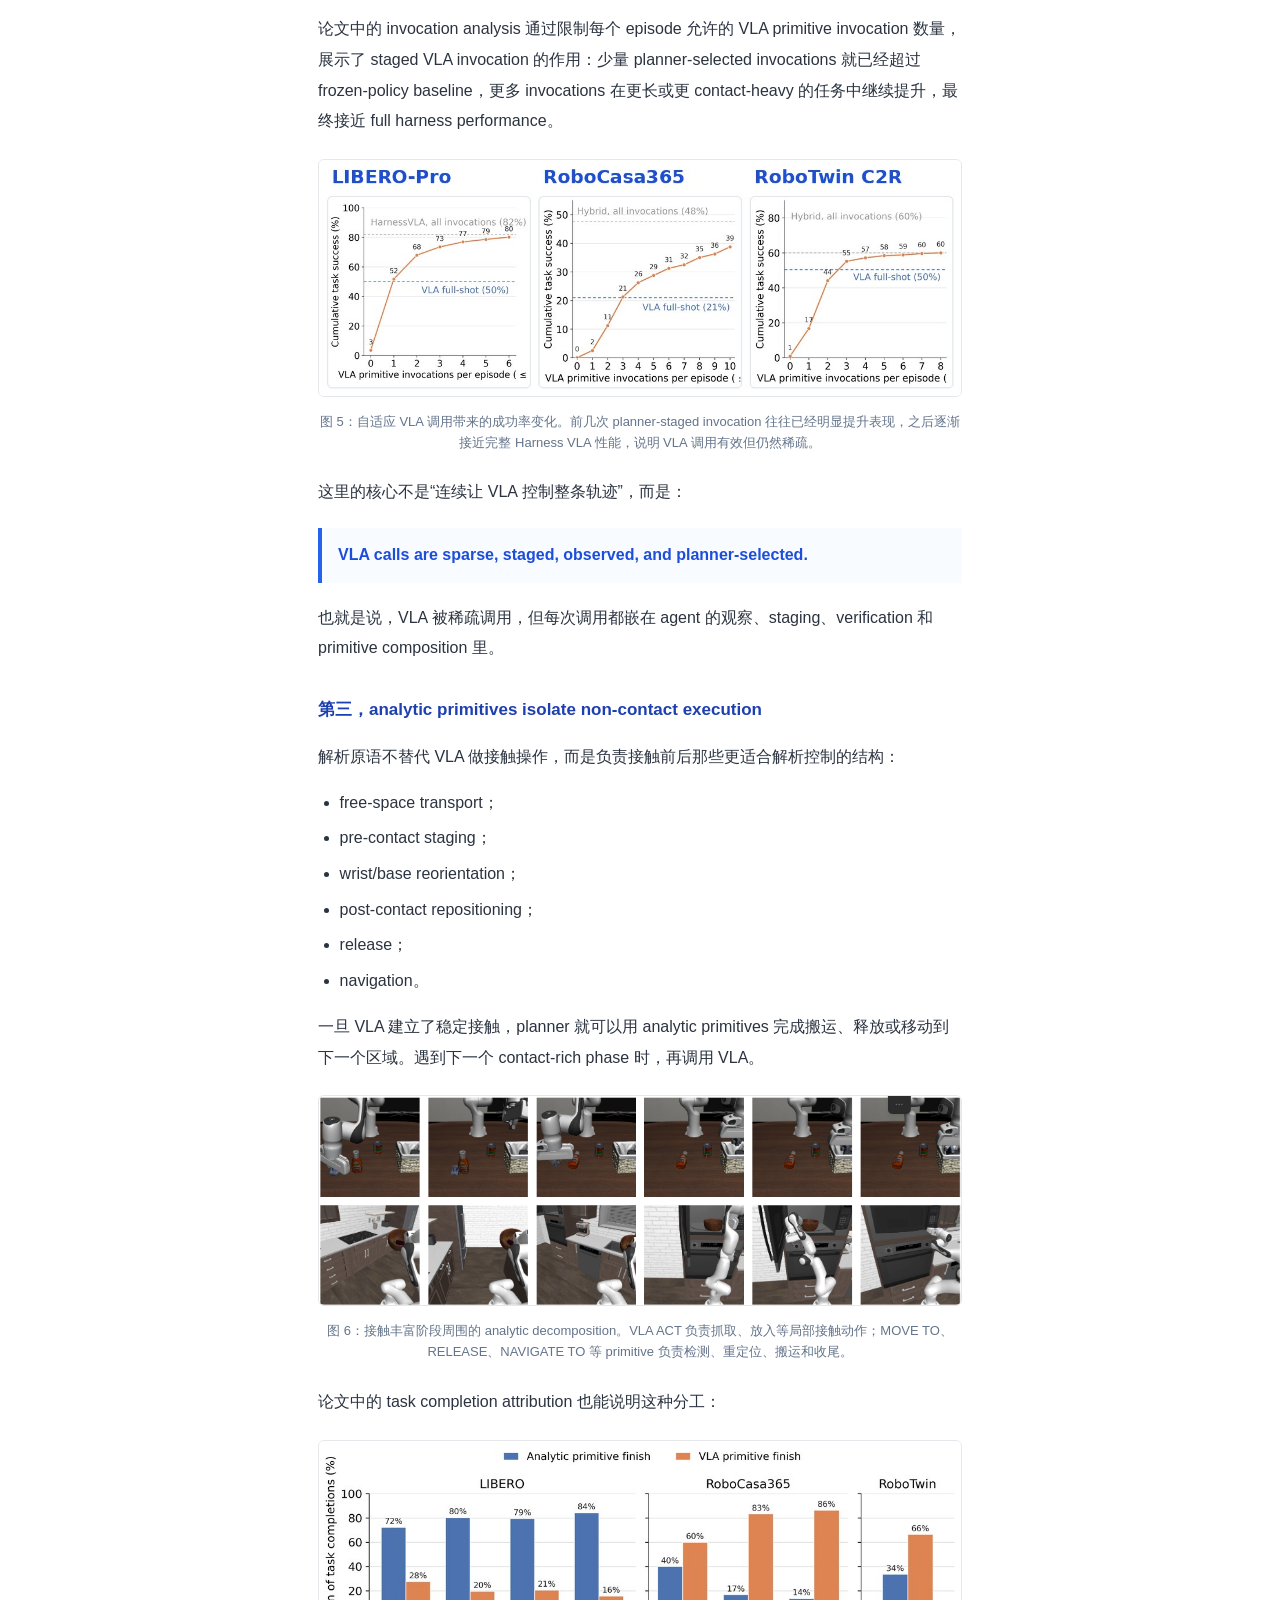
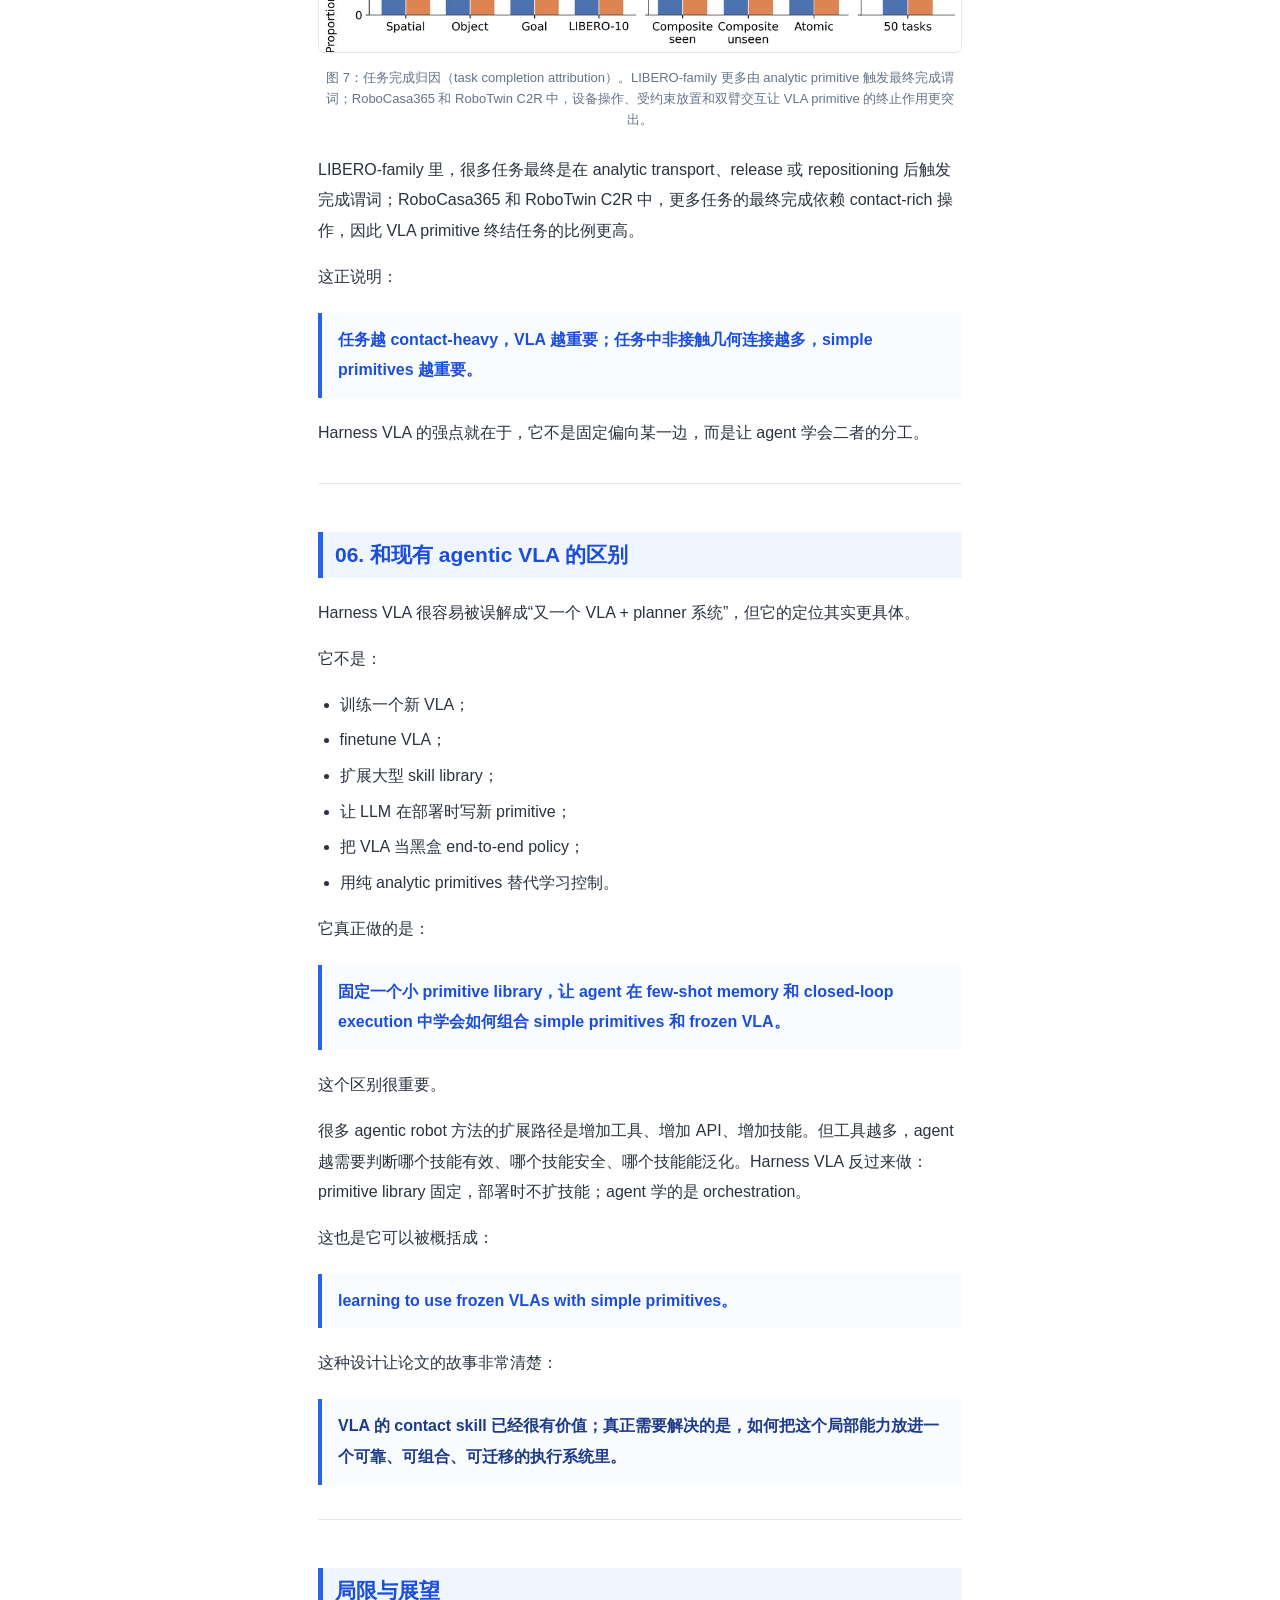
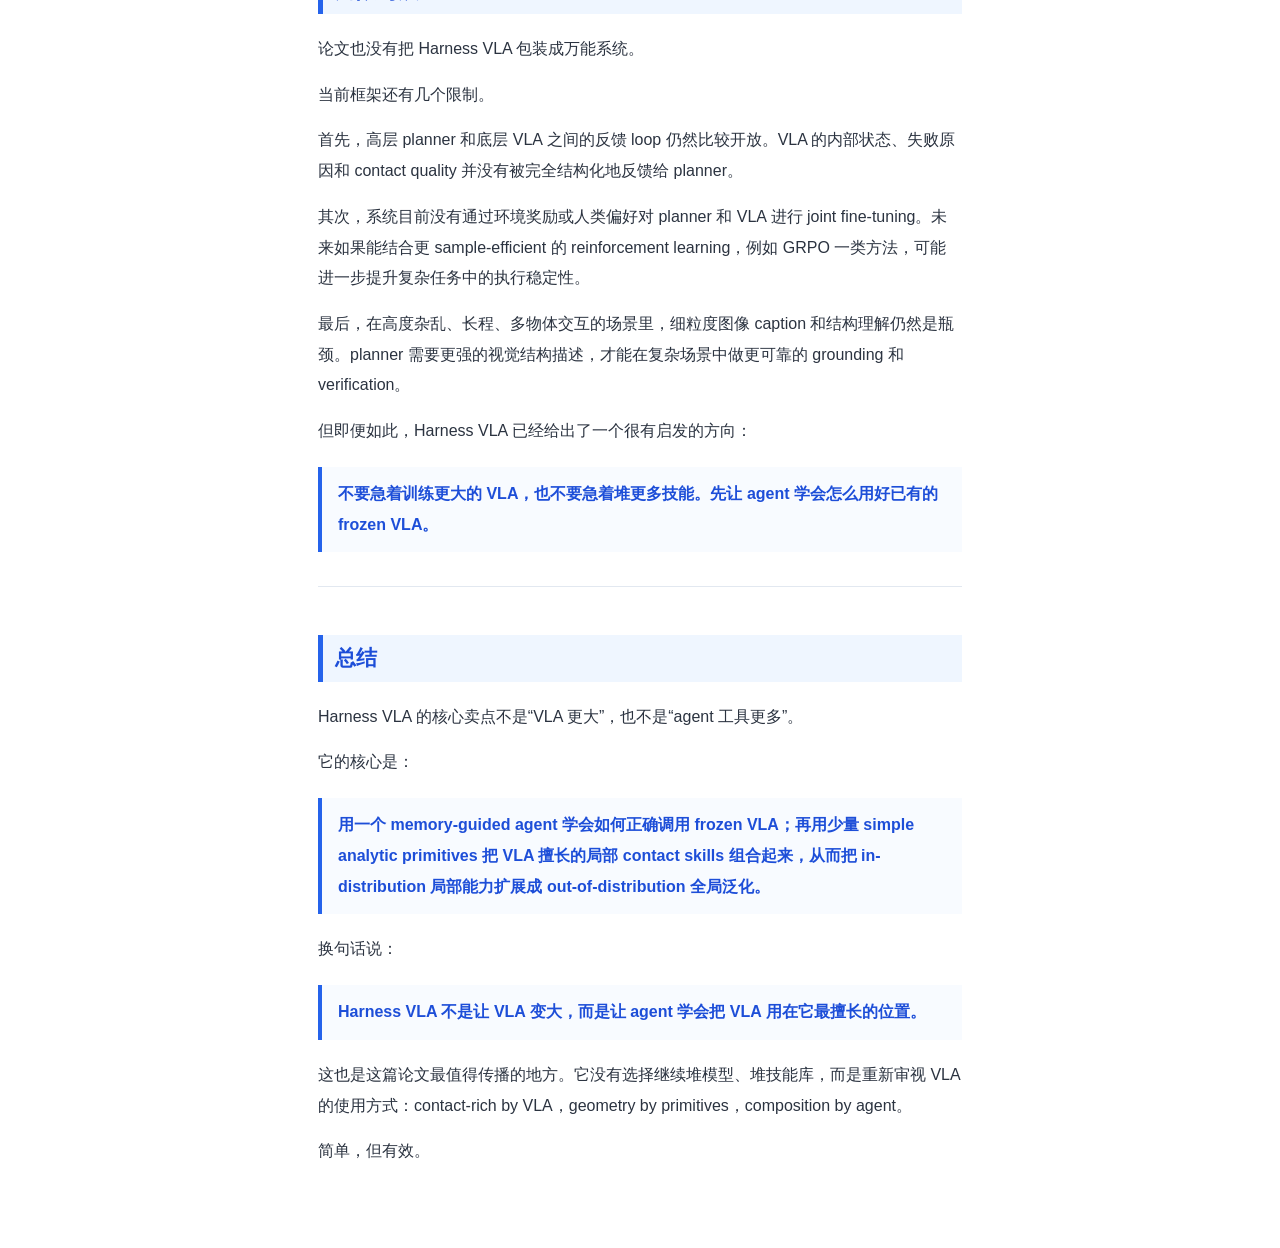
==== commit e90a4852: "Refine WeChat article structure" ====
--- a/gongzhonghao.html
+++ b/gongzhonghao.html
@@ -51,14 +51,14 @@
 <p class="fig-caption">图 1：Harness VLA 的整体框架。规划器基于任务、RGB-D 观测、本体感知和 memory，向固定 primitive library 发出结构化调用，组合 VLA primitive 与 analytic primitives。</p>
 
 <p>上图展示了 Harness VLA 的核心思想：planner 不直接输出底层动作，而是在任务语言、RGB-D 观察、proprioception、Task Specific Memory 和 Global Memory 的条件下，调用一个固定 primitive library。VLA primitive 负责接触丰富的局部执行，analytic primitives 负责确定性移动、姿态、夹爪、导航和释放等非接触结构。</p>
-<h2>论文资源</h2>
-<ul>
-<li>论文链接：[占位符]</li>
-<li>项目主页：[占位符]</li>
-<li>GitHub：[占位符]</li>
-<li>Demo Video：[占位符]</li>
-<li>arXiv / OpenReview：[占位符]</li>
-<li>Hugging Face / Model / Data：[占位符]</li>
+<h2>项目资源</h2>
+<ul>
+<li>论文链接：即将更新</li>
+<li>项目主页：即将更新</li>
+<li>GitHub：即将更新</li>
+<li>Demo Video：即将更新</li>
+<li>arXiv / OpenReview：即将更新</li>
+<li>Hugging Face / Model / Data：即将更新</li>
 </ul>
 <hr />
 <h2>01. VLA 不是不强，而是被要求做太多</h2>
@@ -75,14 +75,13 @@
 <li>mobile 或 bimanual setting：需要 base staging、双臂协同或更复杂的空间准备。</li>
 </ul>
 <p>在这些场景下，端到端 VLA 经常会暴露一个问题：它可能学会了“熟悉轨迹”，但没有稳健地学会“当前任务绑定”。</p>
-<p>论文中 LIBERO-Pro 的可视化例子很直观。在 task-perturbed OBJECT-PRO 中，视觉场景看起来和标准任务很像，但指令已经把目标重定向了；RLinf 这样的 frozen VLA 仍然可能重复标准任务行为。在 swap-perturbed GOAL-PRO 中，物体布局发生变化，VLA 也可能继续朝训练时熟悉的区域移动。</p>
 <p>这说明一个关键问题：</p>
 <blockquote>
 <p><strong>VLA 的 contact skill 很强，但不应该让它独自承担语言理解、目标绑定、空间重定位和长程组合。</strong></p>
 </blockquote>
 <p>Harness VLA 的出发点就是重新分工。</p>
 <hr />
-<h2>02. Harness VLA：把 frozen VLA 变成 contact-rich primitive</h2>
+<h2>02. Harness VLA 如何重新分工</h2>
 <p>Harness VLA 的做法不是重新训练 VLA，而是把 frozen VLA 包进一个 agentic manipulation loop。</p>
 <p>在这个系统里，所有动作都通过一个固定 primitive library 发出。planner 不能随便发明新技能，也不能直接输出低层 torques 或 action chunks。它只能根据当前观察、任务语言和 memory，选择一个 primitive，并用 JSON 格式传入参数。</p>
 <p>这个 primitive library 包括两类东西。</p>
@@ -100,48 +99,8 @@
 <li><code>VLA ACT</code>：调用 frozen VLA，执行局部 contact-rich 操作。</li>
 </ul>
 <p>也就是说，VLA 不再是一个 monolithic trajectory policy，而是变成了一个 contact specialist。</p>
-<p>这个系统里最值得注意的是：planner 不只是看当前图像和语言，它还会读取 Task Specific Memory 和 Global Memory。前者记录某个任务在参考 seed 上成功得到的 primitive composition skeleton，后者记录跨任务的 success rules 和 failure models。</p>
-<p>因此 Harness VLA 的关键不是“多了一个 VLA primitive”这么简单，而是：</p>
-<blockquote>
-<p><strong>agent 学会了什么时候该用 VLA，什么时候该用 simple primitive，以及如何把二者组合起来。</strong></p>
-</blockquote>
-<p>论文强调的不是继续扩展 skill library，而是学习这些固定 primitives 的 operating range：每个 primitive 在什么状态下可靠，什么时候应该调用 VLA，什么时候应该交给解析控制。</p>
-<p>不是堆更多技能，而是把已有技能用到正确的位置。</p>
-<hr />
-<h2>03. 为什么 simple primitives 就够了</h2>
-<p>很多时候，机器人任务看起来复杂，是因为我们把整条轨迹都交给 VLA 了。</p>
-<p>比如“把牛奶盒放进篮子”这个任务，如果让 VLA 端到端做，它需要同时完成目标识别、抓取、搬运、空间定位、放置和最终验证。但如果拆开看，真正困难的 contact-rich 阶段可能只有抓取和放置那一小段。</p>
-<p>中间大部分动作，其实是可解析的几何连接：</p>
-<ul>
-<li>从当前位置移动到目标物体附近；</li>
-<li>抓住物体后移动到篮子上方；</li>
-<li>调整高度；</li>
-<li>打开夹爪释放；</li>
-<li>移动到下一个区域；</li>
-<li>在厨房任务里移动 base 到合适位置。</li>
-</ul>
-<p>这些动作不一定需要 VLA 来学。只要目标 grounding 对了，simple analytic primitives 就可以跨物体、跨场景复用。</p>
-<p>这也是 Harness VLA 最关键的启发之一：</p>
-<blockquote>
-<p><strong>很多对 VLA 来说 OOD 的完整轨迹，对 simple primitive 来说只是几何连接。</strong></p>
-</blockquote>
-<p>因此，Harness VLA 不是让 VLA 学会所有 object-to-object 的完整轨迹，而是让 VLA 只在真正需要 contact intelligence 的地方出场。非接触的移动、释放、姿态调整、导航，都交给更稳定的解析控制。</p>
-<p>这个思路非常 simple，但效果很强。</p>
-<p>论文附录里的 primitive usage statistics 也支持这个判断：</p>
-<ul>
-<li>在 LIBERO 中，analytic primitives 占 84.2%，<code>VLA ACT</code> 只占 15.8%；</li>
-<li>在 RoboCasa365 中，analytic primitives 占 64.7%，<code>VLA ACT</code> 占 35.3%；</li>
-<li>在 RoboTwin C2R 中，analytic primitives 占 52.6%，<code>VLA ACT</code> 占 47.4%。</li>
-</ul>
-<p>也就是说，frozen VLA 并没有被当成端到端控制器。它被稀疏调用，只负责关键 contact-rich 阶段。</p>
-<blockquote>
-<p><strong>接触交给 VLA，几何连接交给原语，组合交给 agent。</strong></p>
-</blockquote>
-<hr />
-<h2>04. Few-shot memory 学到的不是坐标，而是用法</h2>
-<p>Harness VLA 里还有一个非常重要的设计：Task Specific Memory。</p>
-<p>在 few-shot setting 中，agent 会先在一个 reference seed 上探索任务。这个阶段它有更宽松的预算，也可以通过交互尝试不同的 primitive composition：先移动到哪里，什么时候调用 <code>VLA ACT</code>，抓取后如何移动，什么时候释放，哪些姿态更稳定，哪些操作容易导致失败。</p>
-<p>一旦任务成功，agent 会把这个成功过程抽象成 memory。</p>
+<p>这个系统里最值得注意的是 memory。planner 不只是看当前图像和语言，它还会读取 Task Specific Memory 和 Global Memory。</p>
+<p>Task Specific Memory 来自 few-shot bootstrapping：agent 先在一个 reference seed 上探索任务，尝试不同 primitive composition，例如先移动到哪里，什么时候调用 <code>VLA ACT</code>，抓取后如何移动，什么时候释放，哪些姿态更稳定。任务成功后，agent 会把这条成功经验抽象成可迁移的任务结构。</p>
 <p>关键在于，Task Specific Memory 不是简单把 seed-0 的坐标存下来，然后在新场景里 replay。</p>
 <p>它记录的是 primitive sequence 和任务结构，例如：</p>
 <pre><code class="language-json">{&quot;action&quot;: &quot;vla_act&quot;, &quot;prompt&quot;: &quot;grasp the black bowl&quot;, &quot;max_chunks&quot;: 2}
@@ -154,58 +113,55 @@
 <p><strong>replay structure, re-ground geometry。</strong></p>
 </blockquote>
 <p>也就是：复用成功任务的结构，但重新绑定当前场景的几何。</p>
-<p>这和普通 demonstration replay 很不一样。普通 replay 容易被位置变化、物体布局变化、任务重定向打断；Harness VLA 的 Task Specific Memory 保存的是“怎么做这类任务”的程序骨架，而不是“在这个坐标做这个动作”的死轨迹。</p>
-<p>Global Memory 则进一步记录跨任务经验，例如：</p>
-<ul>
-<li>哪类 contact-rich phase 适合交给 VLA；</li>
-<li>哪些视觉接近其实是假成功；</li>
-<li>空抓后应该重新定位；</li>
-<li>哪些 primitive 使用方式容易失败；</li>
-<li>成功后应该用 benchmark predicate 而不是视觉猜测来确认。</li>
-</ul>
-<p>因此，few-shot 在 Harness VLA 里学到的不是低层策略参数，而是：</p>
-<blockquote>
-<p><strong>agent 如何使用 frozen VLA 和 simple primitives。</strong></p>
-</blockquote>
-<hr />
-<h2>05. 把 OOD 长程任务拆成 VLA-compatible 局部尝试</h2>
-<p>如果把整条任务看作一个端到端轨迹，很多部署场景对 VLA 来说都是 OOD。</p>
-<p>但 Harness VLA 的视角不同：整体 OOD 不代表每个局部阶段都 OOD。</p>
-<p>一个长程任务可以被拆成：</p>
-<ol>
-<li>读任务语言，确定当前目标；</li>
-<li>从 RGB-D/world map 中重新 grounding 目标物体和目标区域；</li>
-<li>用 analytic primitives 把机器人移动到合适的 pre-contact pose；</li>
-<li>在局部 contact-rich 阶段调用 <code>VLA ACT</code>；</li>
-<li>一旦建立稳定接触，用 analytic primitives 完成搬运、释放、导航或重新定位；</li>
-<li>进入下一个 contact-rich 阶段，再调用 VLA。</li>
-</ol>
-<p>这样一来，VLA 不需要理解完整长程任务。它只需要在 agent 准备好的局部上下文中，完成自己擅长的 contact-rich 操作。</p>
-<p>这就是 Harness VLA 所谓的 harness：不是改变 VLA 本身，而是改变 VLA 被调用的状态和边界。</p>
+<p>Global Memory 则记录跨任务经验，例如哪些 contact-rich phase 适合交给 VLA，哪些视觉接近其实是假成功，哪些 primitive 使用方式容易失败，成功后应该用 benchmark predicate 而不是视觉猜测来确认。</p>
+<p>因此 Harness VLA 的关键不是“多了一个 VLA primitive”这么简单，而是：</p>
+<blockquote>
+<p><strong>agent 学会了什么时候该用 VLA，什么时候该用 simple primitive，以及如何把二者组合起来。</strong></p>
+</blockquote>
+<p>论文强调的不是继续扩展 skill library，而是学习这些固定 primitives 的 operating range：每个 primitive 在什么状态下可靠，什么时候应该调用 VLA，什么时候应该交给解析控制。</p>
+<hr />
+<h2>03. 为什么 simple primitives 就够了</h2>
+<p>很多时候，机器人任务看起来复杂，是因为我们把整条轨迹都交给 VLA 了。</p>
+<p>比如“把牛奶盒放进篮子”这个任务，如果让 VLA 端到端做，它需要同时完成目标识别、抓取、搬运、空间定位、放置和最终验证。但如果拆开看，真正困难的 contact-rich 阶段可能只有抓取和放置那一小段。</p>
+<p>中间大部分动作，其实是可解析的几何连接：</p>
+<ul>
+<li>从当前位置移动到目标物体附近；</li>
+<li>抓住物体后移动到篮子上方；</li>
+<li>调整高度；</li>
+<li>打开夹爪释放；</li>
+<li>移动到下一个区域；</li>
+<li>在厨房任务里移动 base 到合适位置。</li>
+</ul>
+<p>这些动作不一定需要 VLA 来学。只要目标 grounding 对了，simple analytic primitives 就可以跨物体、跨场景复用。</p>
+<p>这也是 Harness VLA 最关键的启发之一：</p>
+<blockquote>
+<p><strong>很多对 VLA 来说 OOD 的完整轨迹，对 simple primitive 来说只是几何连接。</strong></p>
+</blockquote>
+<p>因此，Harness VLA 不是让 VLA 学会所有 object-to-object 的完整轨迹，而是让 VLA 只在真正需要 contact intelligence 的地方出场。非接触的移动、释放、姿态调整、导航，都交给更稳定的解析控制。</p>
 <p><img alt="Harness VLA 路径分解示意图" src="wechat_assets/abstract_figure_wechat.jpg" /></p>
 <p class="fig-caption">图 2：Harness VLA 的路径分解思想。部署扰动会把完整任务推向 OOD，但 planner 可以用 analytic primitives 做感知、移动和 staging，只把局部接触丰富阶段交给 frozen VLA。</p>
 
-<p>换句话说：</p>
-<blockquote>
-<p><strong>把 OOD 长程任务，拆成一串 VLA-compatible local contact attempts。</strong></p>
-</blockquote>
-<p>从机制上看，agent 通过 semantic re-grounding、pre-contact staging、viewpoint/pose adjustment，把当前目标转化成更适合 VLA 发挥作用的 local observation/contact state。</p>
-<p>这个思路解释了为什么同一个 frozen VLA，在 monolithic rollout 中容易失败，但放进 Harness VLA 里可以跨扰动、跨环境、跨 embodiment 获得更强泛化。</p>
-<p><img alt="接触阶段周围的解析分解" src="wechat_assets/c.png" /></p>
-<p class="fig-caption">图 3：接触丰富阶段周围的 analytic decomposition。VLA ACT 负责抓取、放入等局部接触动作；MOVE TO、RELEASE、NAVIGATE TO 等 primitive 负责检测、重定位、搬运和收尾。</p>
-
-<hr />
-<h2>06. 三大泛化基准上的强结果</h2>
+<p>从这个视角看，整体 OOD 不代表每个局部阶段都 OOD。agent 可以通过 semantic re-grounding、pre-contact staging、viewpoint/pose adjustment，把当前目标转化成更适合 VLA 发挥作用的 local observation/contact state。</p>
+<p>论文附录里的 primitive usage statistics 也支持这个判断：</p>
+<ul>
+<li>在 LIBERO 中，analytic primitives 占 84.2%，<code>VLA ACT</code> 只占 15.8%；</li>
+<li>在 RoboCasa365 中，analytic primitives 占 64.7%，<code>VLA ACT</code> 占 35.3%；</li>
+<li>在 RoboTwin C2R 中，analytic primitives 占 52.6%，<code>VLA ACT</code> 占 47.4%。</li>
+</ul>
+<p>也就是说，frozen VLA 并没有被当成端到端控制器。它被稀疏调用，只负责关键 contact-rich 阶段。</p>
+<blockquote>
+<p><strong>接触交给 VLA，几何连接交给原语，组合交给 agent。</strong></p>
+</blockquote>
+<hr />
+<h2>04. 三大泛化基准上的强结果</h2>
 <p>Harness VLA 的实验覆盖了几类不同压力的 benchmark：</p>
 <ul>
-<li>standard LIBERO：验证不会破坏原有 in-distribution 能力；</li>
 <li>LIBERO-Pro：测试 instruction-redirection 和 position-swap perturbations；</li>
 <li>RoboCasa365：测试 household kitchen manipulation、mobile staging、articulated fixtures 和 longer composite routines；</li>
-<li>RoboTwin C2R：测试 bimanual clean-to-randomized transfer。</li>
-</ul>
-<p>先看 standard LIBERO。</p>
-<p>Harness VLA (CC) 达到 96.0% overall，RLinf frozen VLA baseline 是 95.3%。这说明，把 frozen VLA 接入一个可控的 primitive interface 之后，系统并没有牺牲原本在标准任务上的能力，仍然保持了很强的 standard LIBERO 表现。</p>
-<p>真正能体现泛化优势的是 LIBERO-Pro。</p>
+<li>RoboTwin C2R：测试 bimanual clean-to-randomized transfer；</li>
+<li>standard LIBERO：验证不会破坏原有 in-distribution 能力。</li>
+</ul>
+<p>最能体现泛化优势的是 LIBERO-Pro。</p>
 <p>在 LIBERO-Pro 上，RLinf direct frozen VLA 的 overall success 是 50.0%。Harness VLA (Codex) 提升到 72.1%，Harness VLA (CC) 提升到 82.4%。</p>
 <blockquote>
 <p><strong>同一个 frozen VLA，从 50.0% 提升到 82.4%。</strong></p>
@@ -234,6 +190,7 @@
 <p><strong>在双臂随机化场景中，Harness VLA 达到 58.4%。</strong></p>
 </blockquote>
 <p>这说明同一套 “VLA contact primitive + simple analytic scaffold + memory-guided agent” 思路，不只适用于单臂桌面，也能扩展到双臂操作和 clean-to-randomized transfer。</p>
+<p>standard LIBERO 则说明另一个问题：把 VLA 接入 harness 之后，并没有牺牲它原本在分布内任务上的能力。Harness VLA (CC) 达到 96.0% overall，RLinf frozen VLA baseline 是 95.3%，说明这个 controllable primitive interface 能保留原有强项，同时为后续 perturbation 场景提供更可控的执行方式。</p>
 <p>论文还提供了一个 zero-shot LIBERO-Pro Goal 结果，用来说明 Harness VLA 不只是靠 Task Specific Memory 复读。</p>
 <p>在没有 target-setting Task Specific Memory retrieval 的情况下：</p>
 <ul>
@@ -242,7 +199,7 @@
 </ul>
 <p>这说明 planner 即使没有目标 setting 的 task-specific trace，也能从 live scene 和 task instruction 合成有效 primitive composition，尤其在 instruction redirection 上优势明显。</p>
 <hr />
-<h2>07. 效果为什么这么好</h2>
+<h2>05. 效果为什么这么好</h2>
 <p>论文自己的机制分析可以总结成三条。</p>
 <h3>第一，planner-level semantic re-grounding</h3>
 <p>端到端 VLA 在扰动场景下容易重复训练时行为。它看到熟悉场景，可能就执行熟悉动作，即使当前任务语言已经改变。</p>
@@ -255,17 +212,17 @@
 </ul>
 <p>这样，VLA 不再需要自己承担完整语义绑定。它只需要在 planner 给定的局部目标附近执行接触操作。</p>
 <p><img alt="LIBERO-Pro 扰动示例" src="wechat_assets/a.png" /></p>
-<p class="fig-caption">图 4：planner-level semantic re-grounding 的可视化例子。视觉相似但目标被重定向、布局被交换时，RLinf 容易重复标准行为；Harness VLA 通过 planner 重新 grounding 当前目标，再调用 VLA ACT 执行局部接触操作。</p>
+<p class="fig-caption">图 3：planner-level semantic re-grounding 的可视化例子。视觉相似但目标被重定向、布局被交换时，RLinf 容易重复标准行为；Harness VLA 通过 planner 重新 grounding 当前目标，再调用 VLA ACT 执行局部接触操作。</p>
 
 <h3>第二，planner-staged VLA invocation</h3>
 <p>Harness VLA 不把 VLA 当成一次性黑盒 controller。每次 <code>VLA ACT</code> 都是 planner 选择的局部 contact attempt，其成败很大程度取决于调用前的 staging。</p>
 <p>planner 可以先用 analytic primitives 调整机器人到更合适的 pre-contact pose，再调用 VLA。如果局部接触状态不理想，agent 可以根据新的 observation 重新定位和调整，再决定下一步。</p>
 <p><img alt="自适应调用 VLA 的 rollout 示例" src="wechat_assets/b.png" /></p>
-<p class="fig-caption">图 5：自适应 VLA 调用（adaptive VLA invocation）的 rollout 示例。VLA 不是连续控制整条轨迹，而是由 planner 在 navigation、staging 和 verification 之间选择合适的局部接触尝试。</p>
+<p class="fig-caption">图 4：自适应 VLA 调用（adaptive VLA invocation）的 rollout 示例。VLA 不是连续控制整条轨迹，而是由 planner 在 navigation、staging 和 verification 之间选择合适的局部接触尝试。</p>
 
 <p>论文中的 invocation analysis 通过限制每个 episode 允许的 VLA primitive invocation 数量，展示了 staged VLA invocation 的作用：少量 planner-selected invocations 就已经超过 frozen-policy baseline，更多 invocations 在更长或更 contact-heavy 的任务中继续提升，最终接近 full harness performance。</p>
 <p><img alt="staged VLA invocation 分析" src="wechat_assets/e.jpg" /></p>
-<p class="fig-caption">图 6：自适应 VLA 调用带来的成功率变化。前几次 planner-staged invocation 往往已经明显提升表现，之后逐渐接近完整 Harness VLA 性能，说明 VLA 调用有效但仍然稀疏。</p>
+<p class="fig-caption">图 5：自适应 VLA 调用带来的成功率变化。前几次 planner-staged invocation 往往已经明显提升表现，之后逐渐接近完整 Harness VLA 性能，说明 VLA 调用有效但仍然稀疏。</p>
 
 <p>这里的核心不是“连续让 VLA 控制整条轨迹”，而是：</p>
 <blockquote>
@@ -283,6 +240,9 @@
 <li>navigation。</li>
 </ul>
 <p>一旦 VLA 建立了稳定接触，planner 就可以用 analytic primitives 完成搬运、释放或移动到下一个区域。遇到下一个 contact-rich phase 时，再调用 VLA。</p>
+<p><img alt="接触阶段周围的解析分解" src="wechat_assets/c.png" /></p>
+<p class="fig-caption">图 6：接触丰富阶段周围的 analytic decomposition。VLA ACT 负责抓取、放入等局部接触动作；MOVE TO、RELEASE、NAVIGATE TO 等 primitive 负责检测、重定位、搬运和收尾。</p>
+
 <p>论文中的 task completion attribution 也能说明这种分工：</p>
 <p><img alt="任务完成归因：analytic primitive vs VLA primitive" src="wechat_assets/d.jpg" /></p>
 <p class="fig-caption">图 7：任务完成归因（task completion attribution）。LIBERO-family 更多由 analytic primitive 触发最终完成谓词；RoboCasa365 和 RoboTwin C2R 中，设备操作、受约束放置和双臂交互让 VLA primitive 的终止作用更突出。</p>
@@ -294,7 +254,7 @@
 </blockquote>
 <p>Harness VLA 的强点就在于，它不是固定偏向某一边，而是让 agent 学会二者的分工。</p>
 <hr />
-<h2>08. 和现有 agentic VLA 的区别</h2>
+<h2>06. 和现有 agentic VLA 的区别</h2>
 <p>Harness VLA 很容易被误解成“又一个 VLA + planner 系统”，但它的定位其实更具体。</p>
 <p>它不是：</p>
 <ul>
@@ -314,10 +274,6 @@
 <p>这也是它可以被概括成：</p>
 <blockquote>
 <p><strong>learning to use frozen VLAs with simple primitives。</strong></p>
-</blockquote>
-<p>或者更传播化一点：</p>
-<blockquote>
-<p><strong>simple but effective VLA harness。</strong></p>
 </blockquote>
 <p>这种设计让论文的故事非常清楚：</p>
 <blockquote>
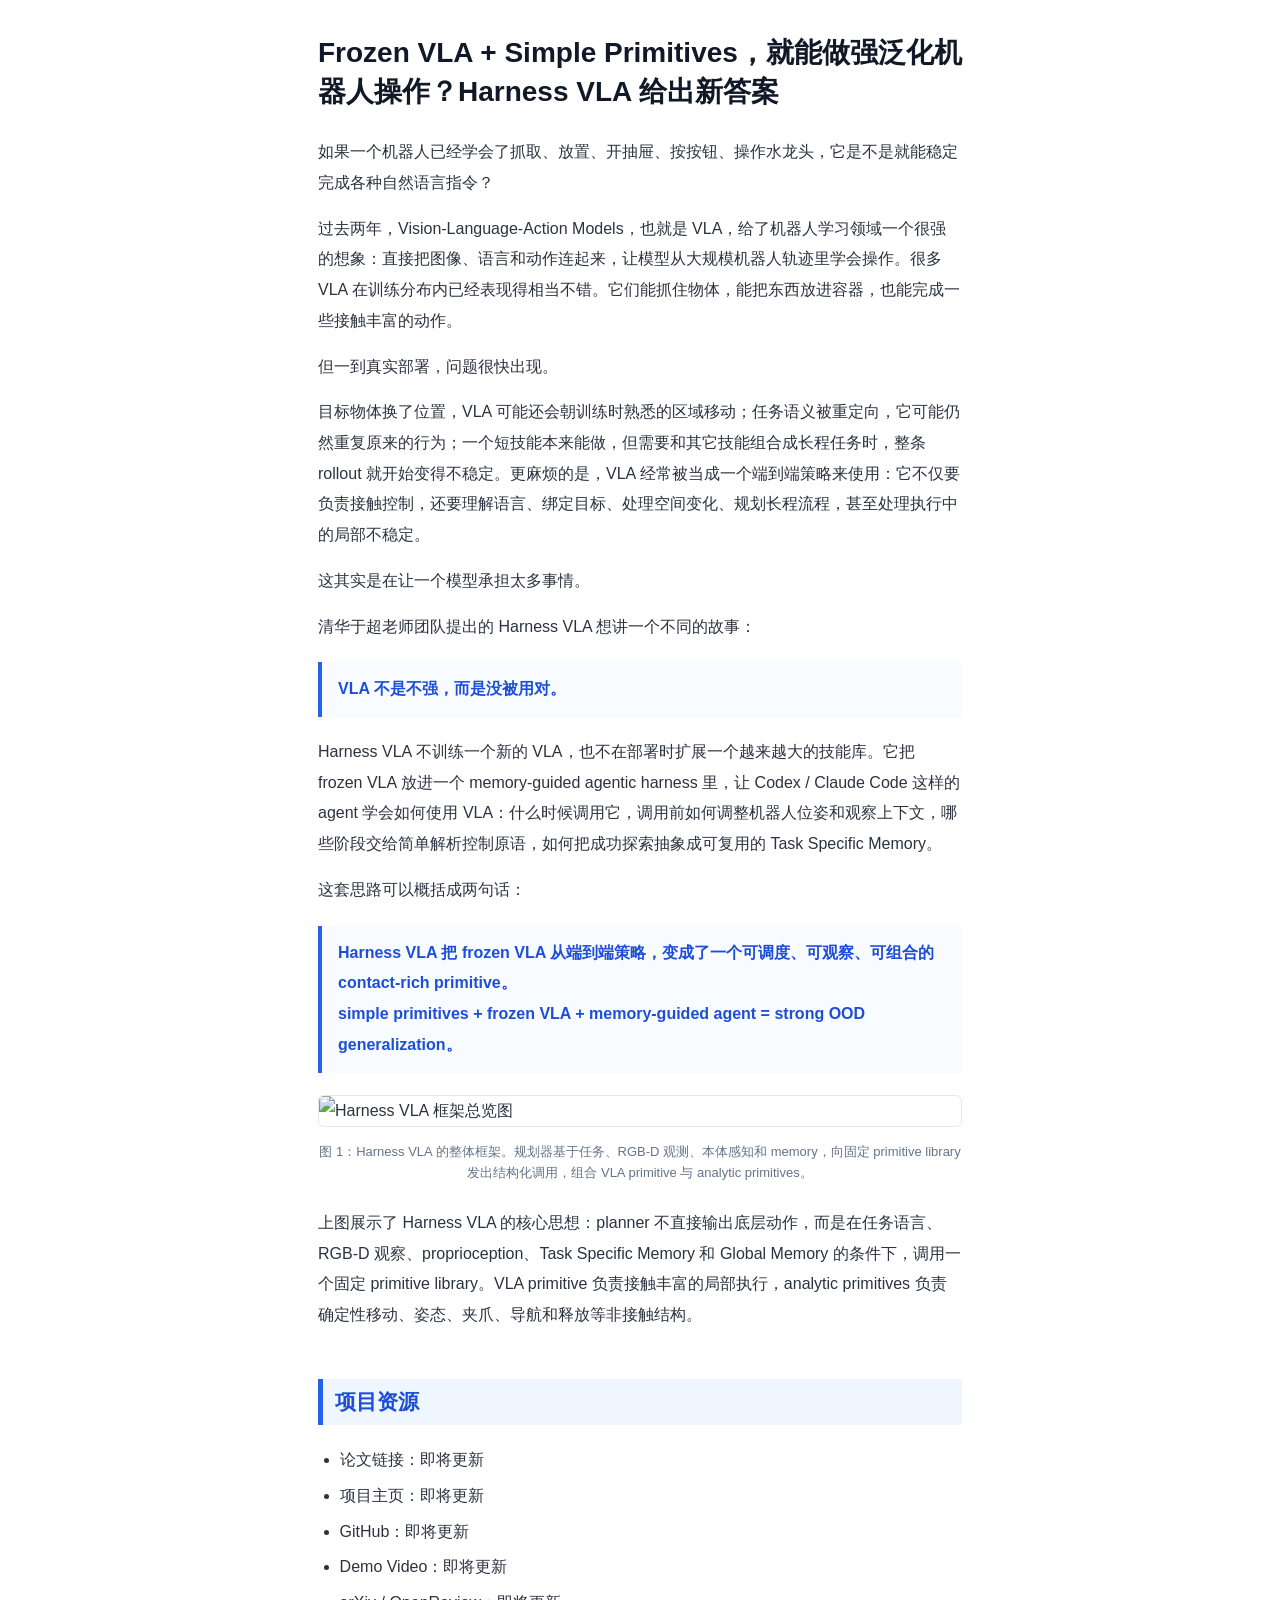
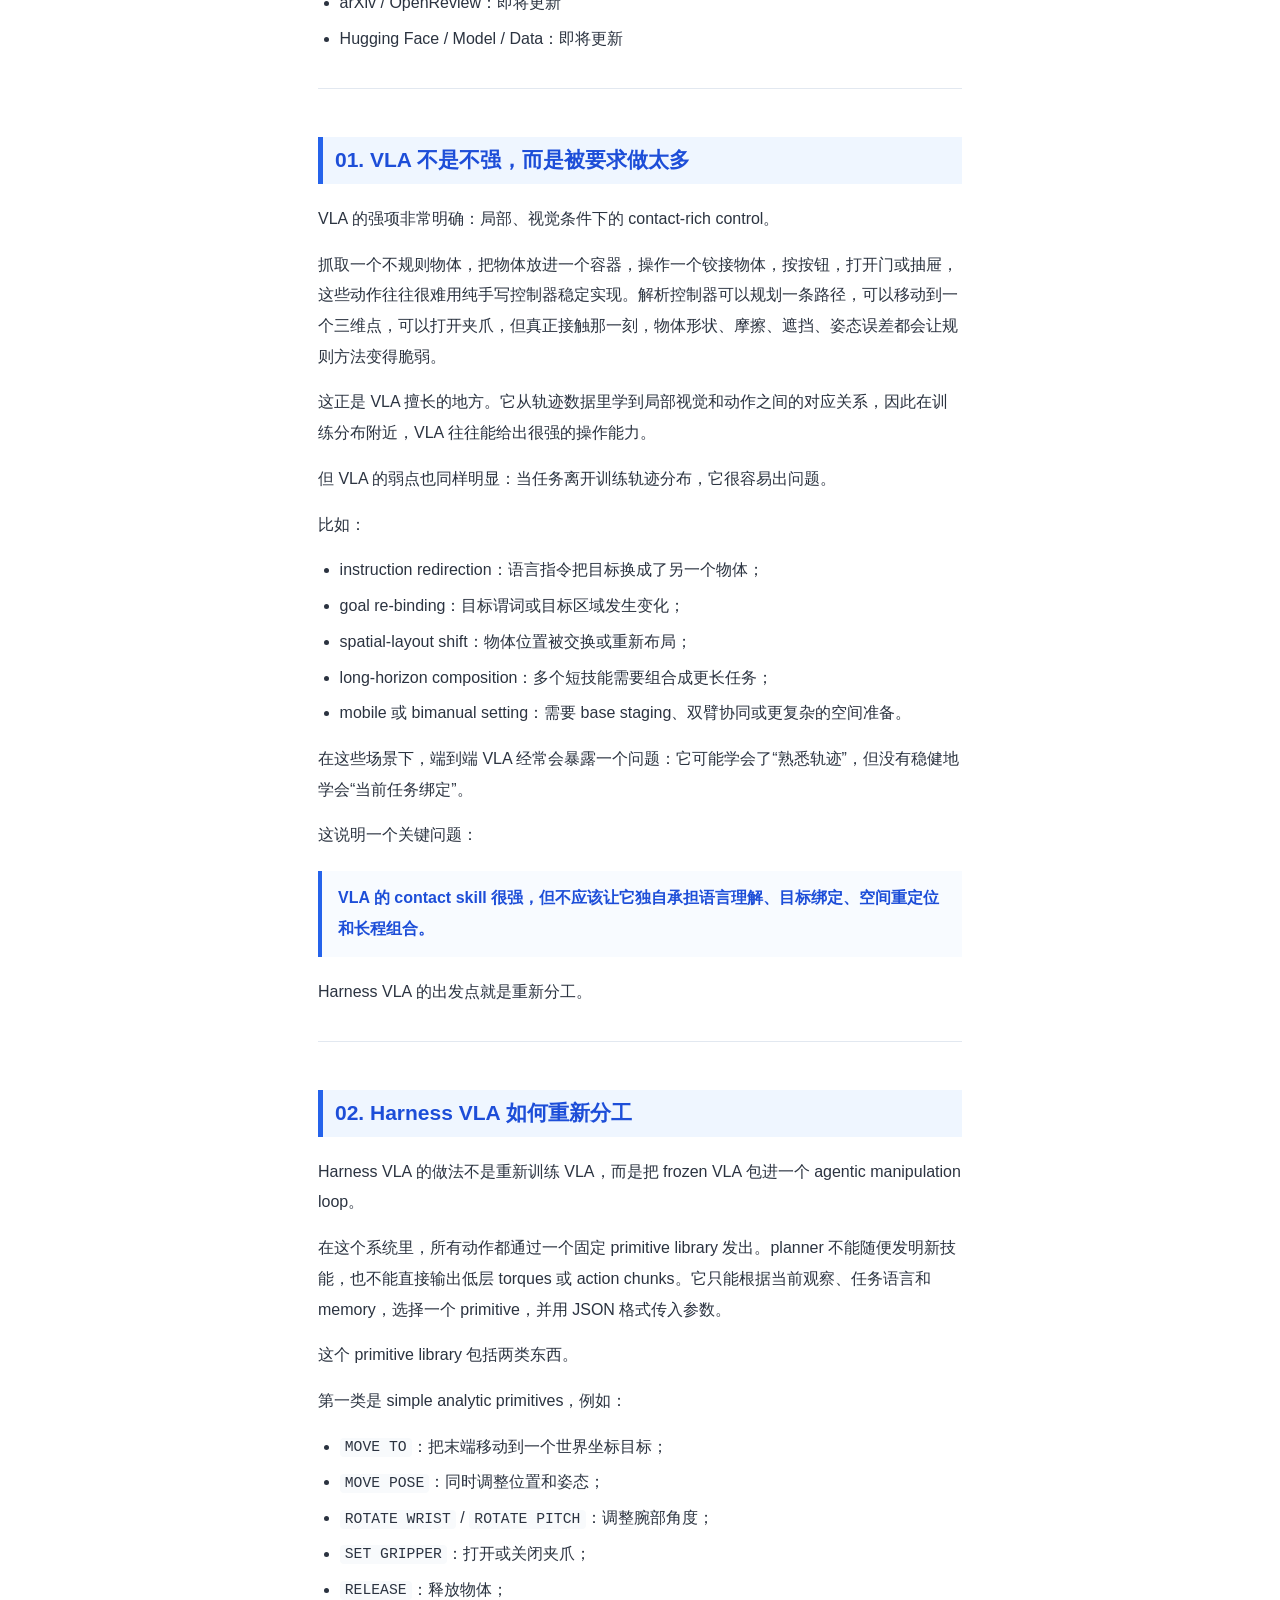
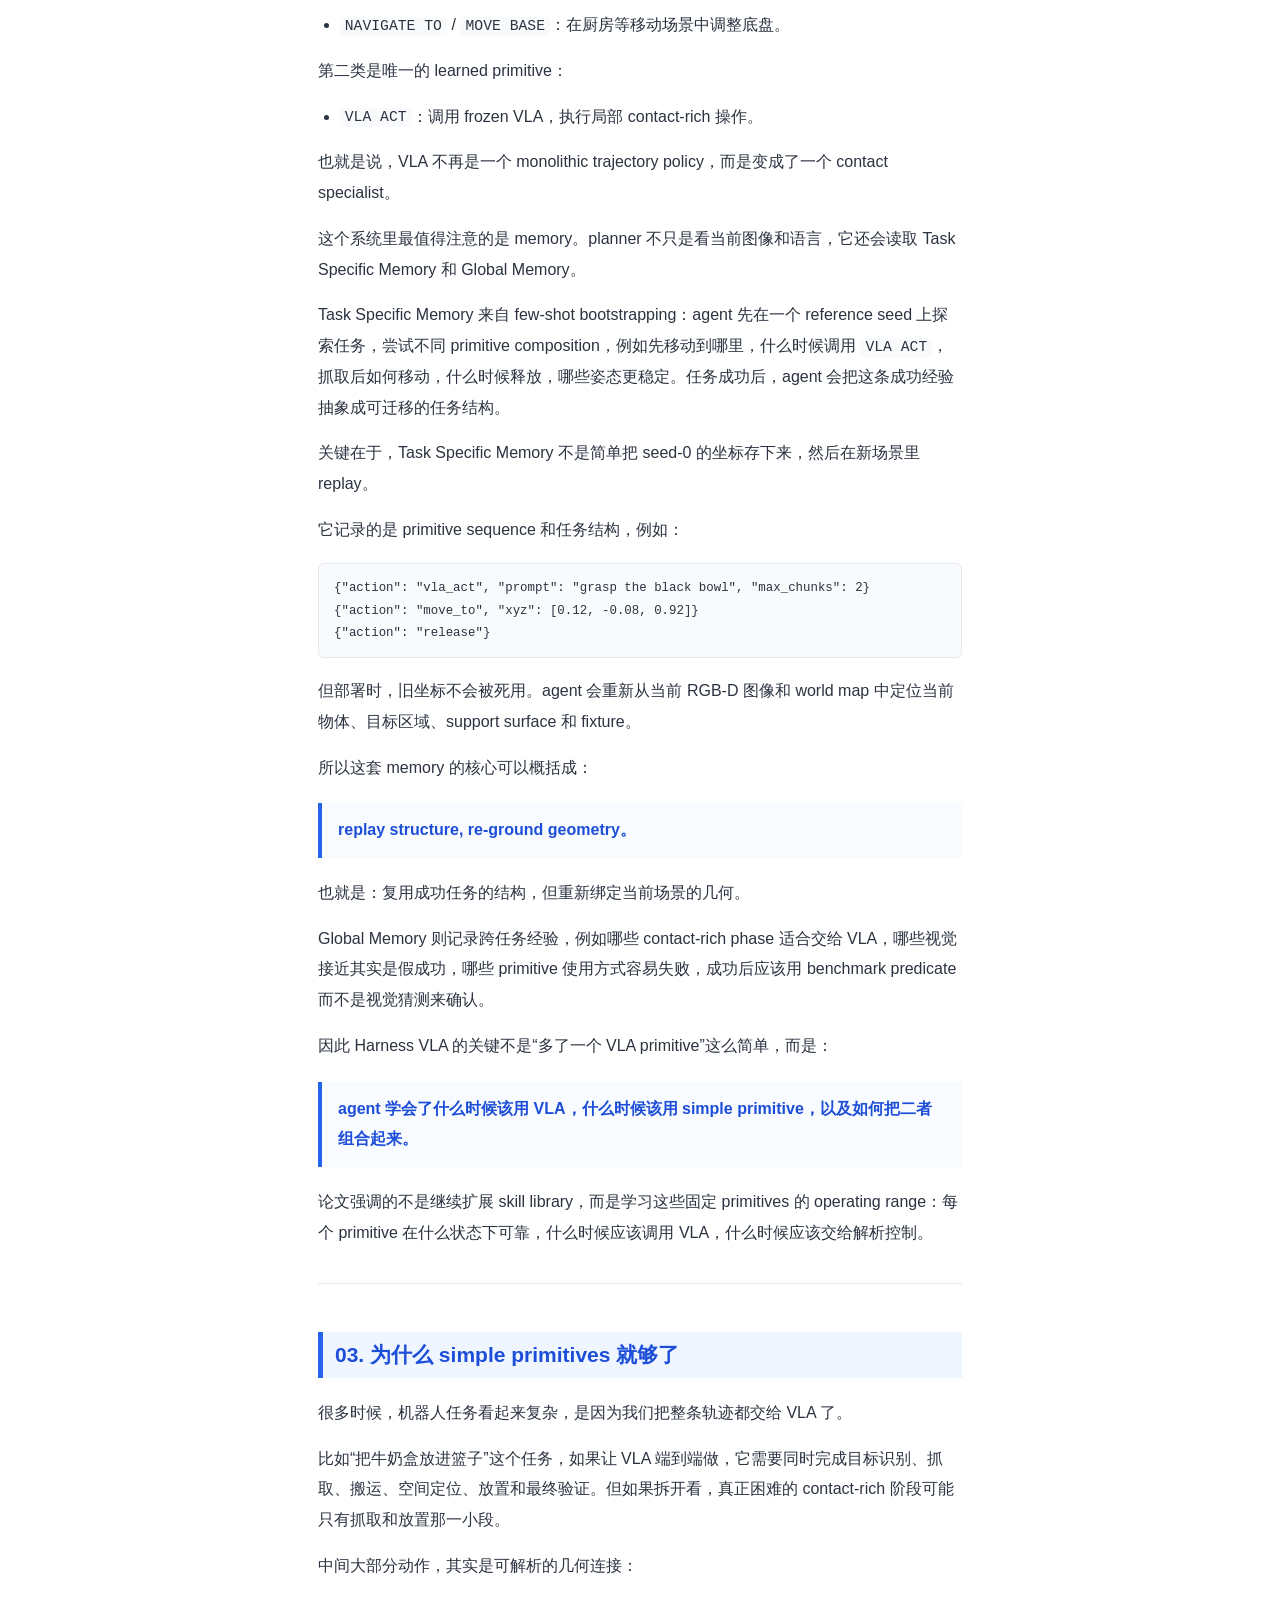
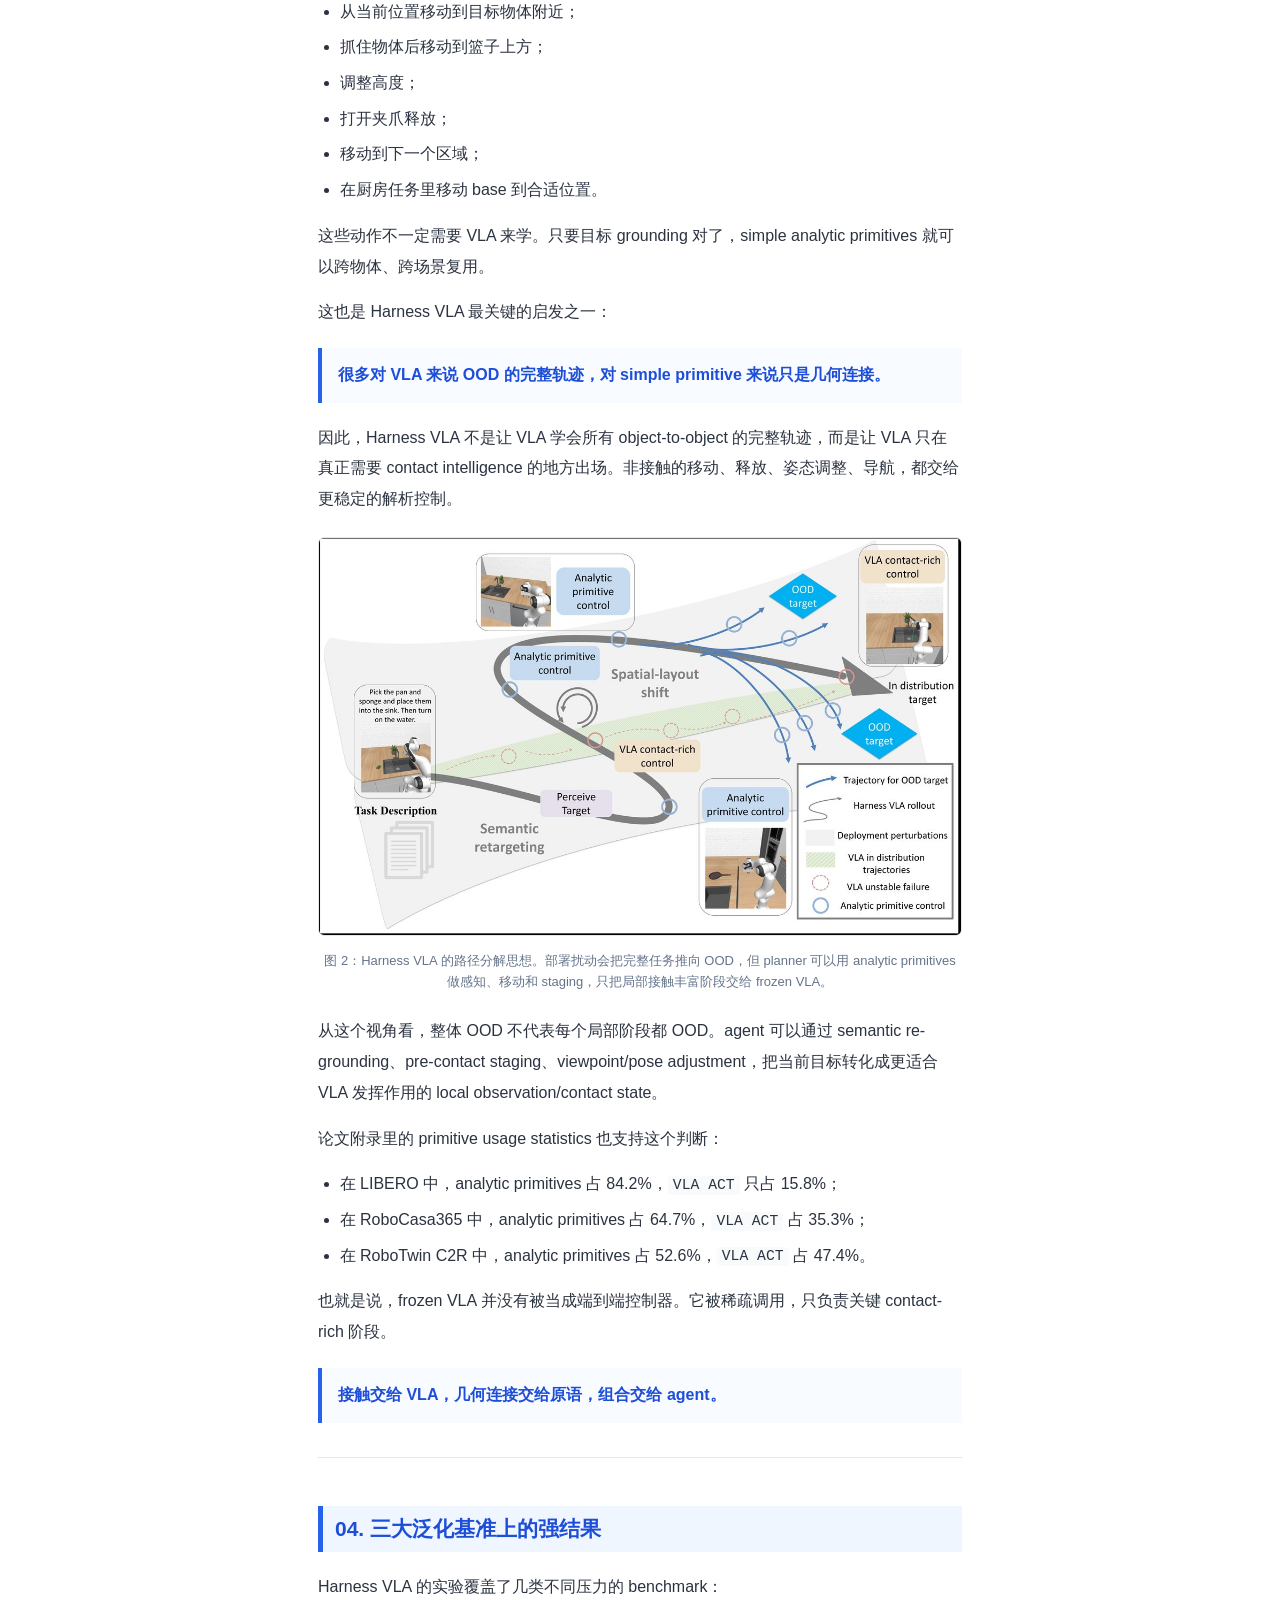
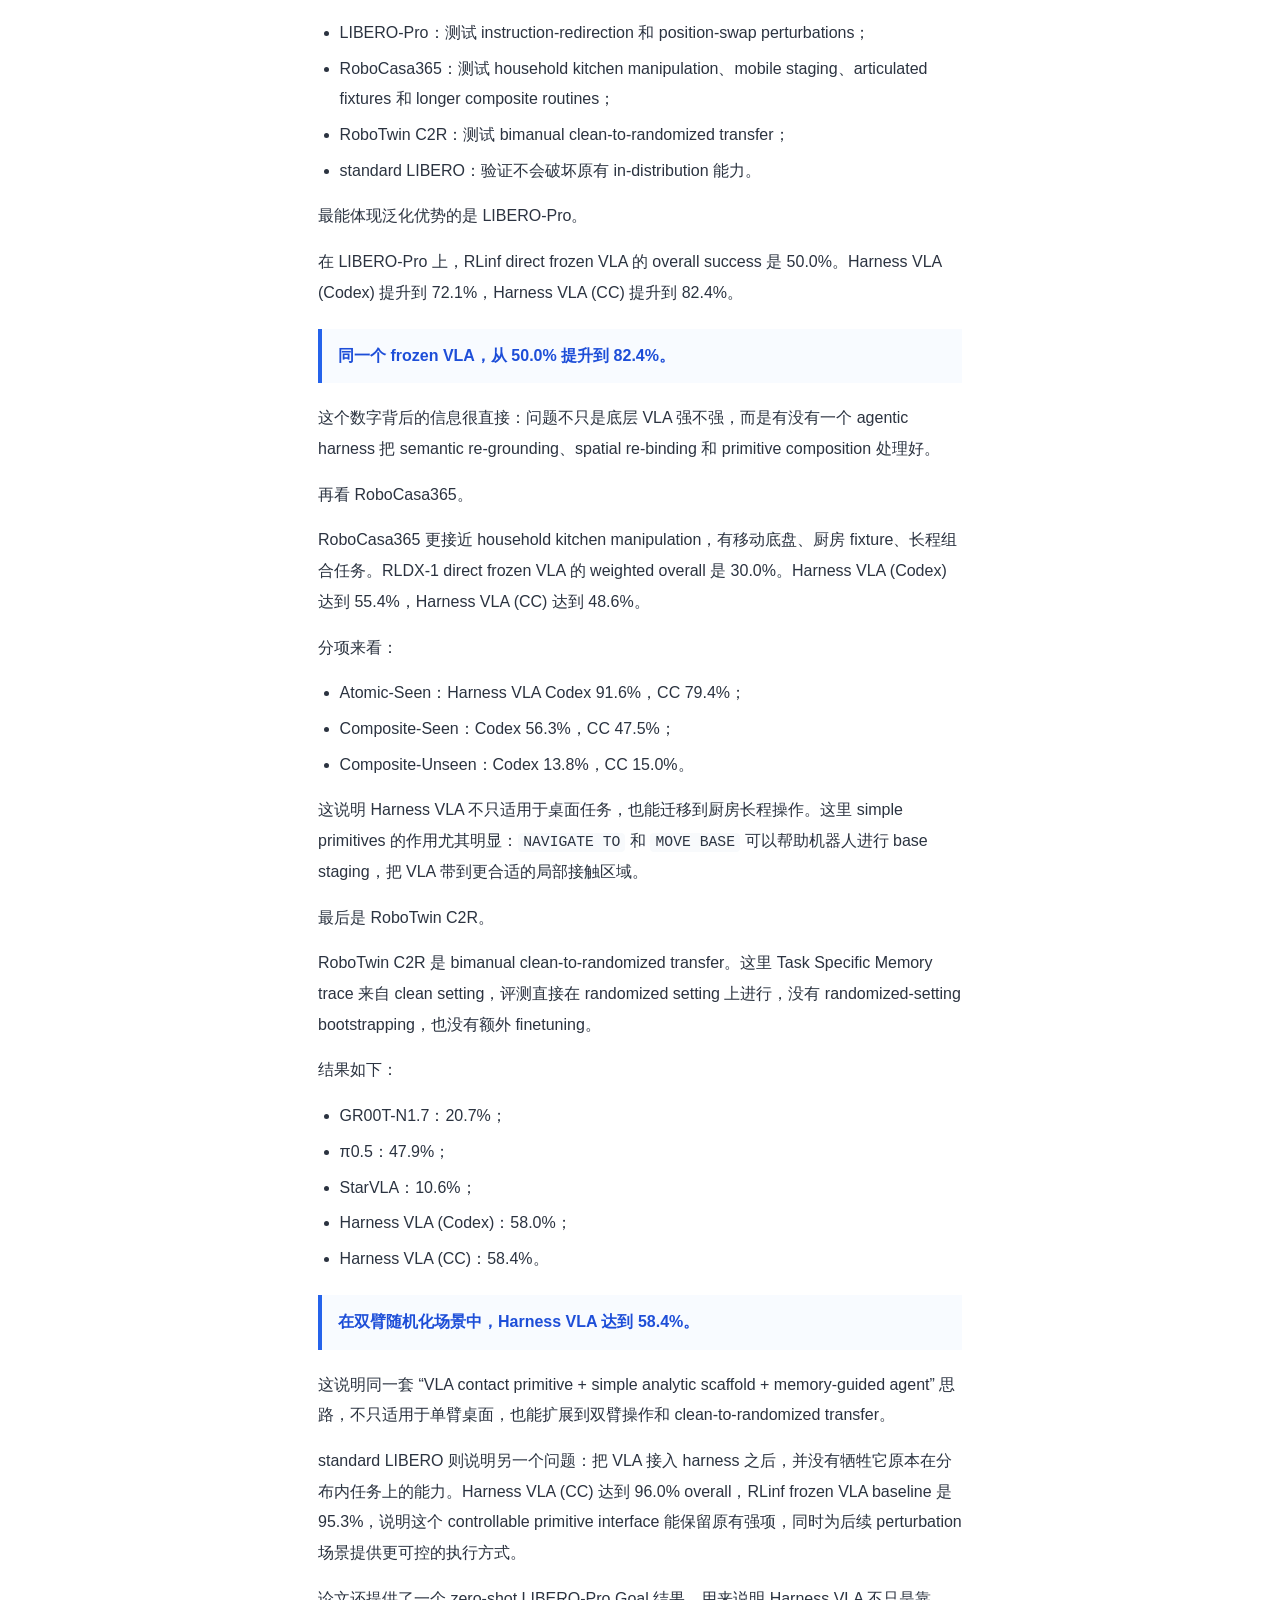
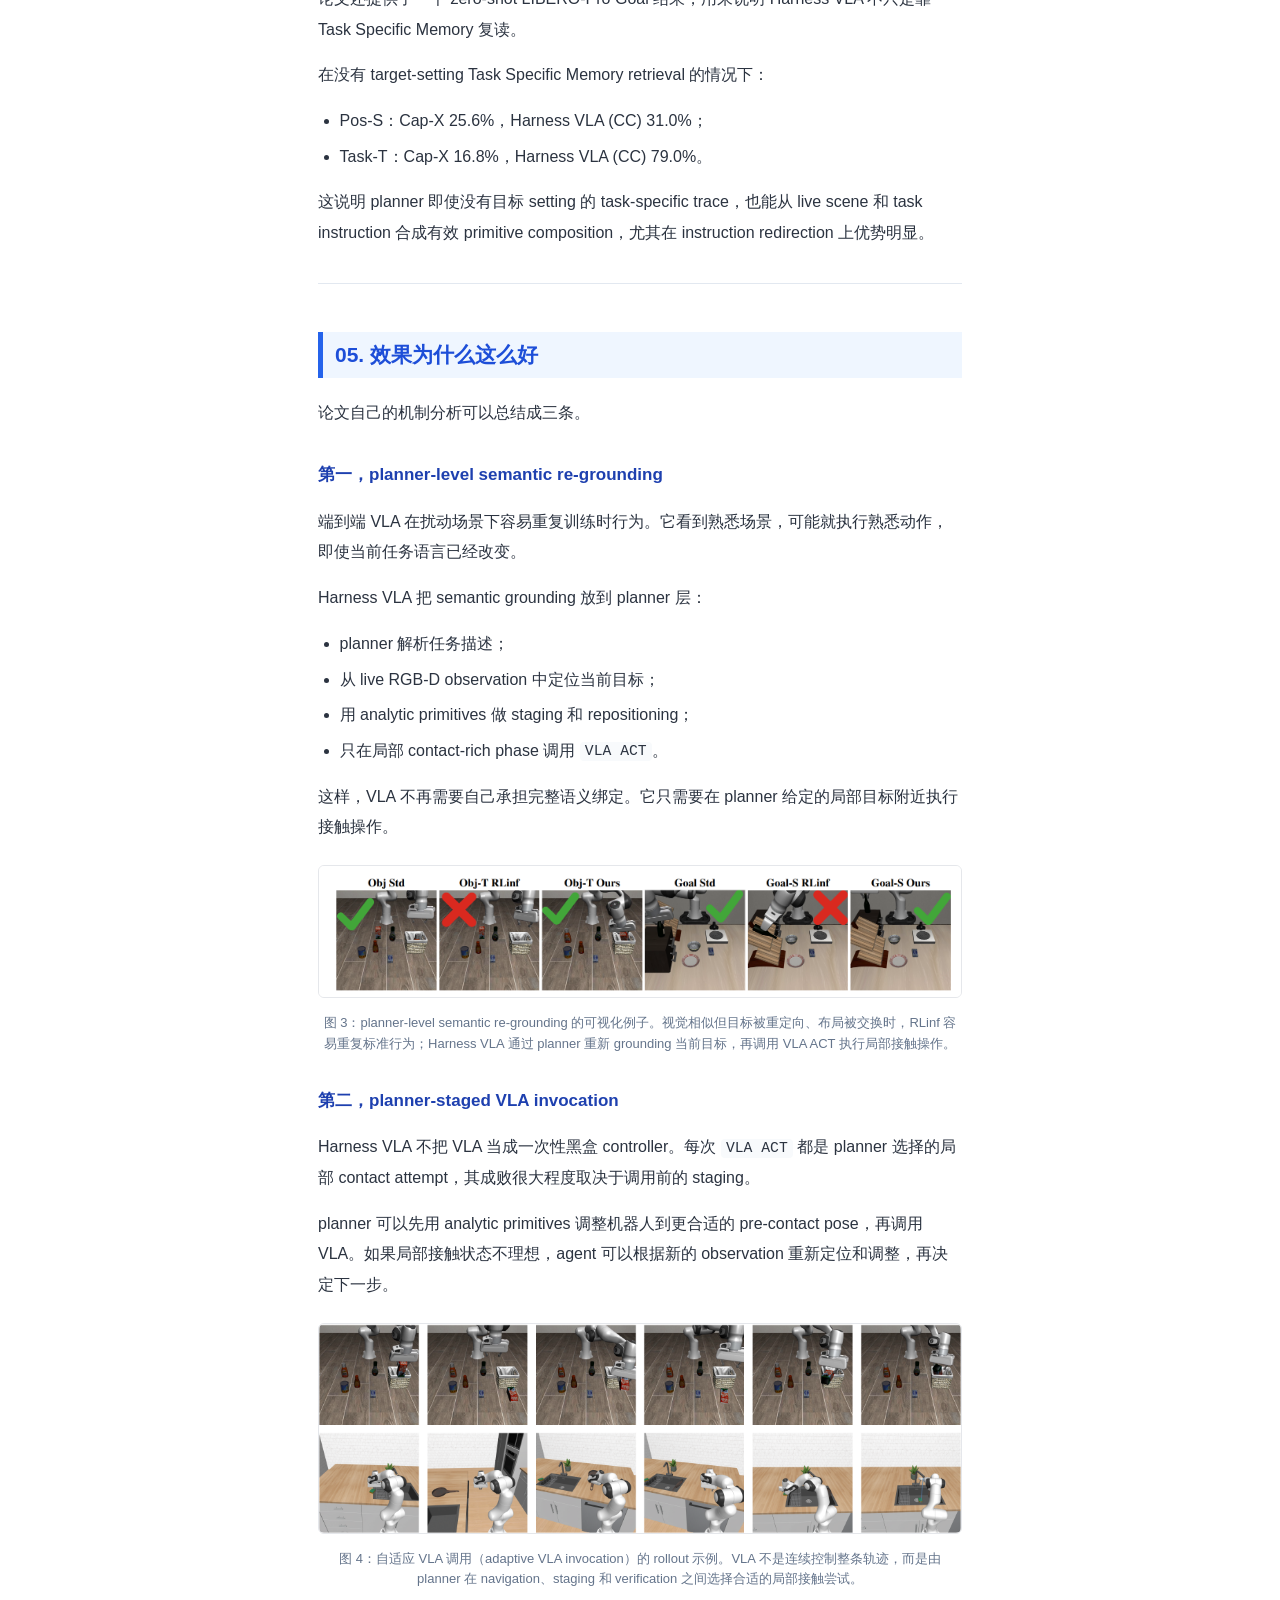
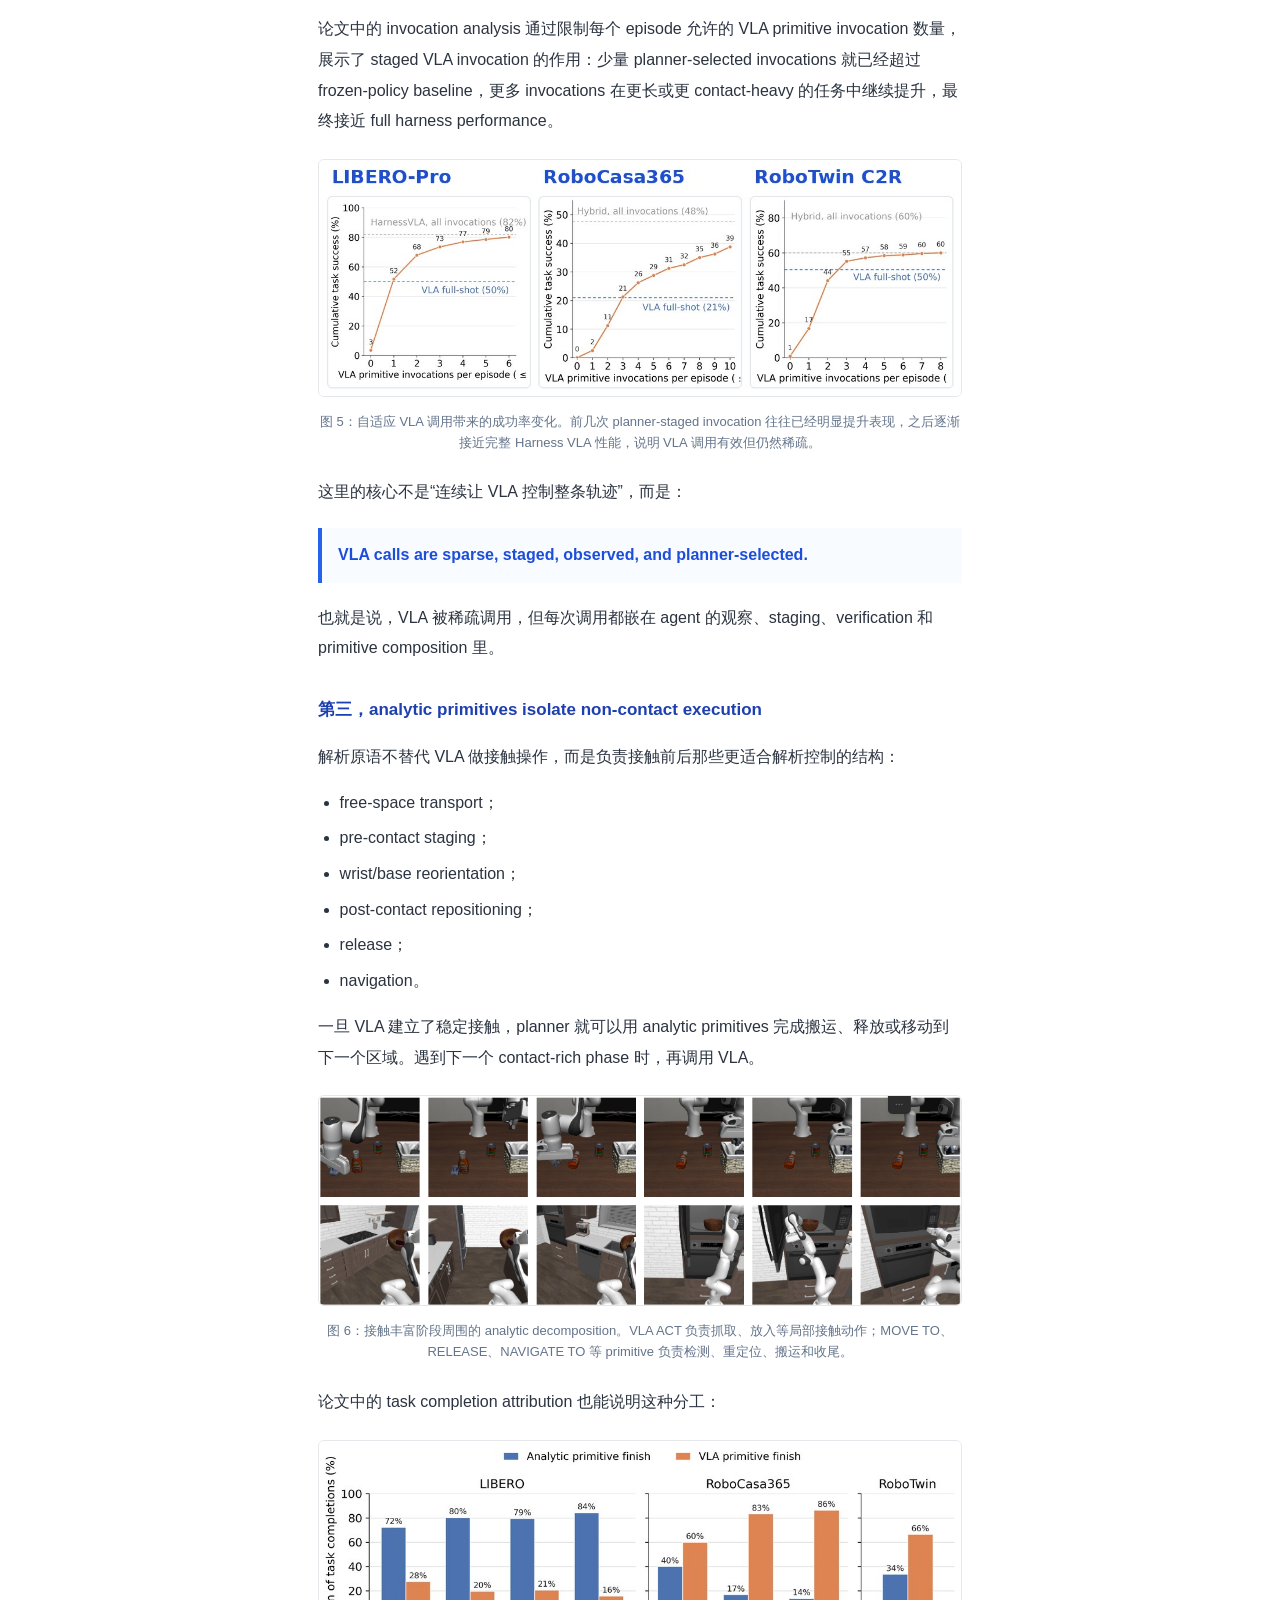
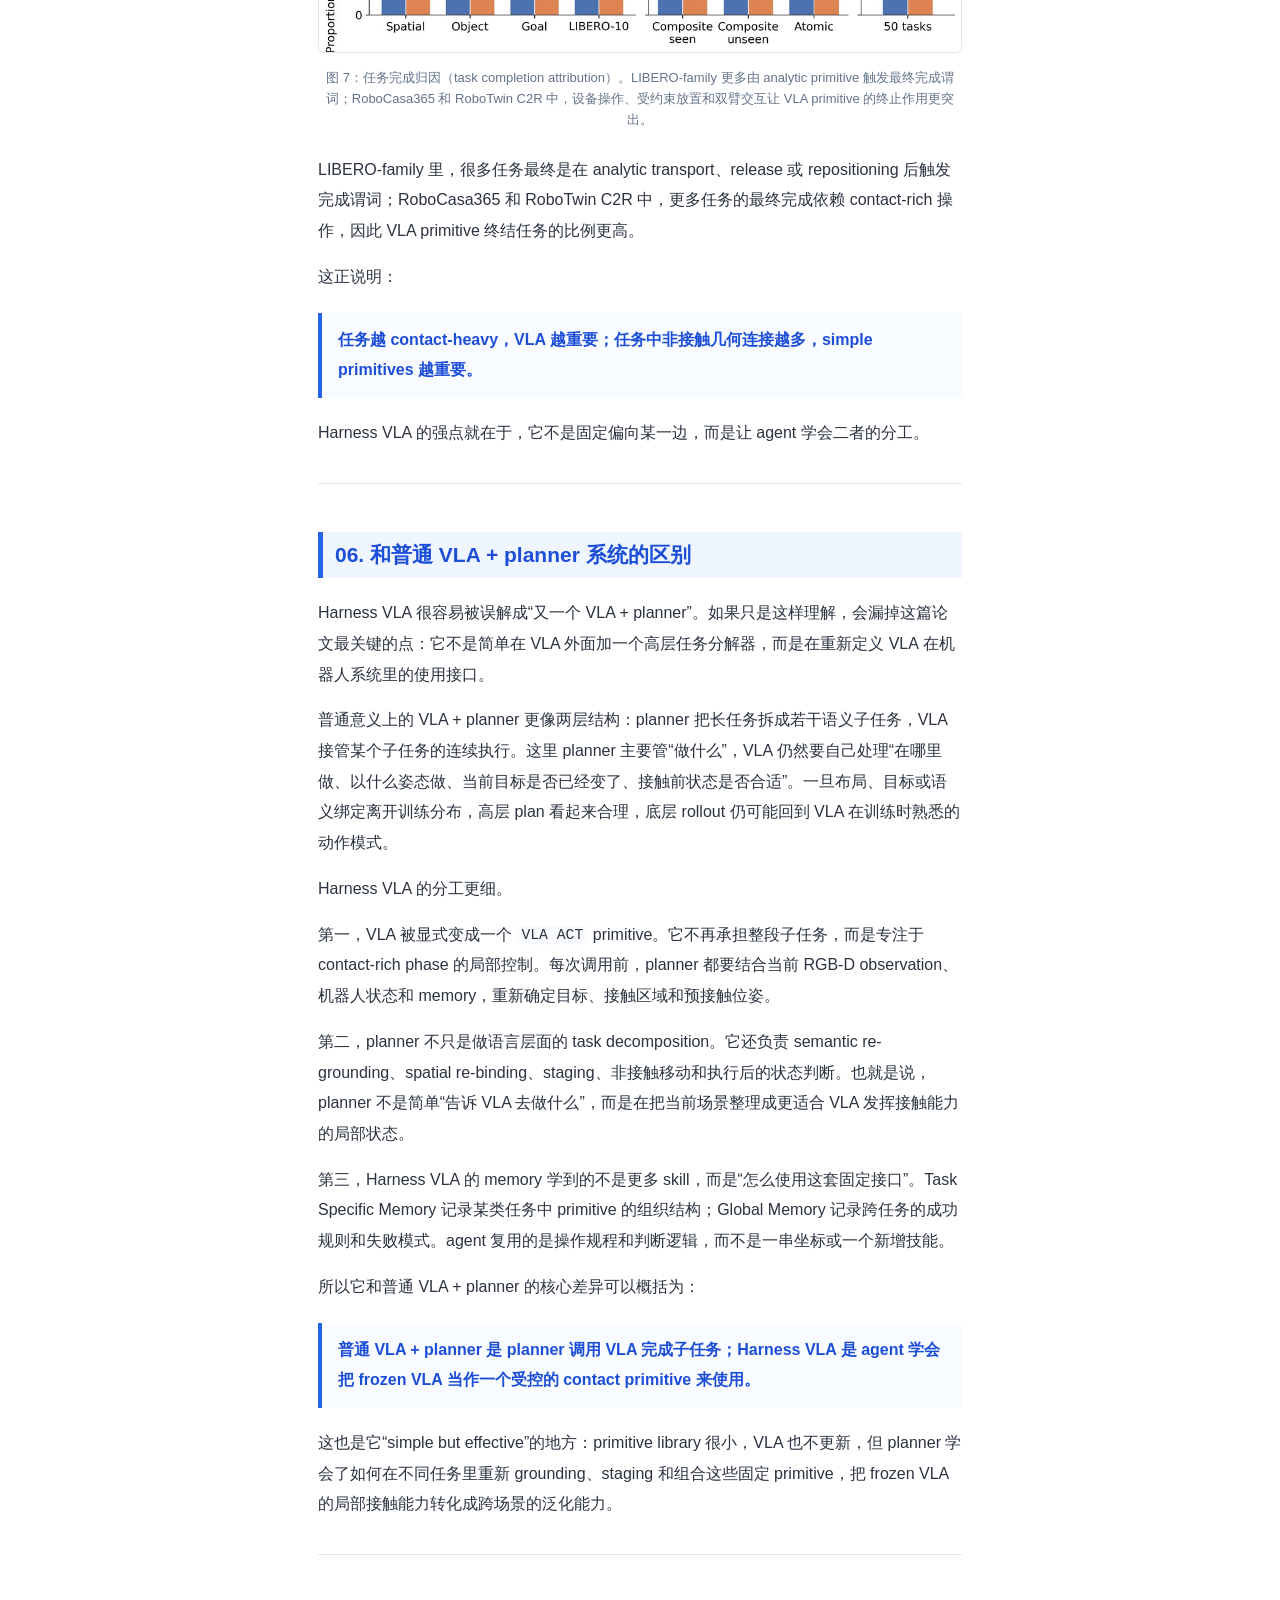
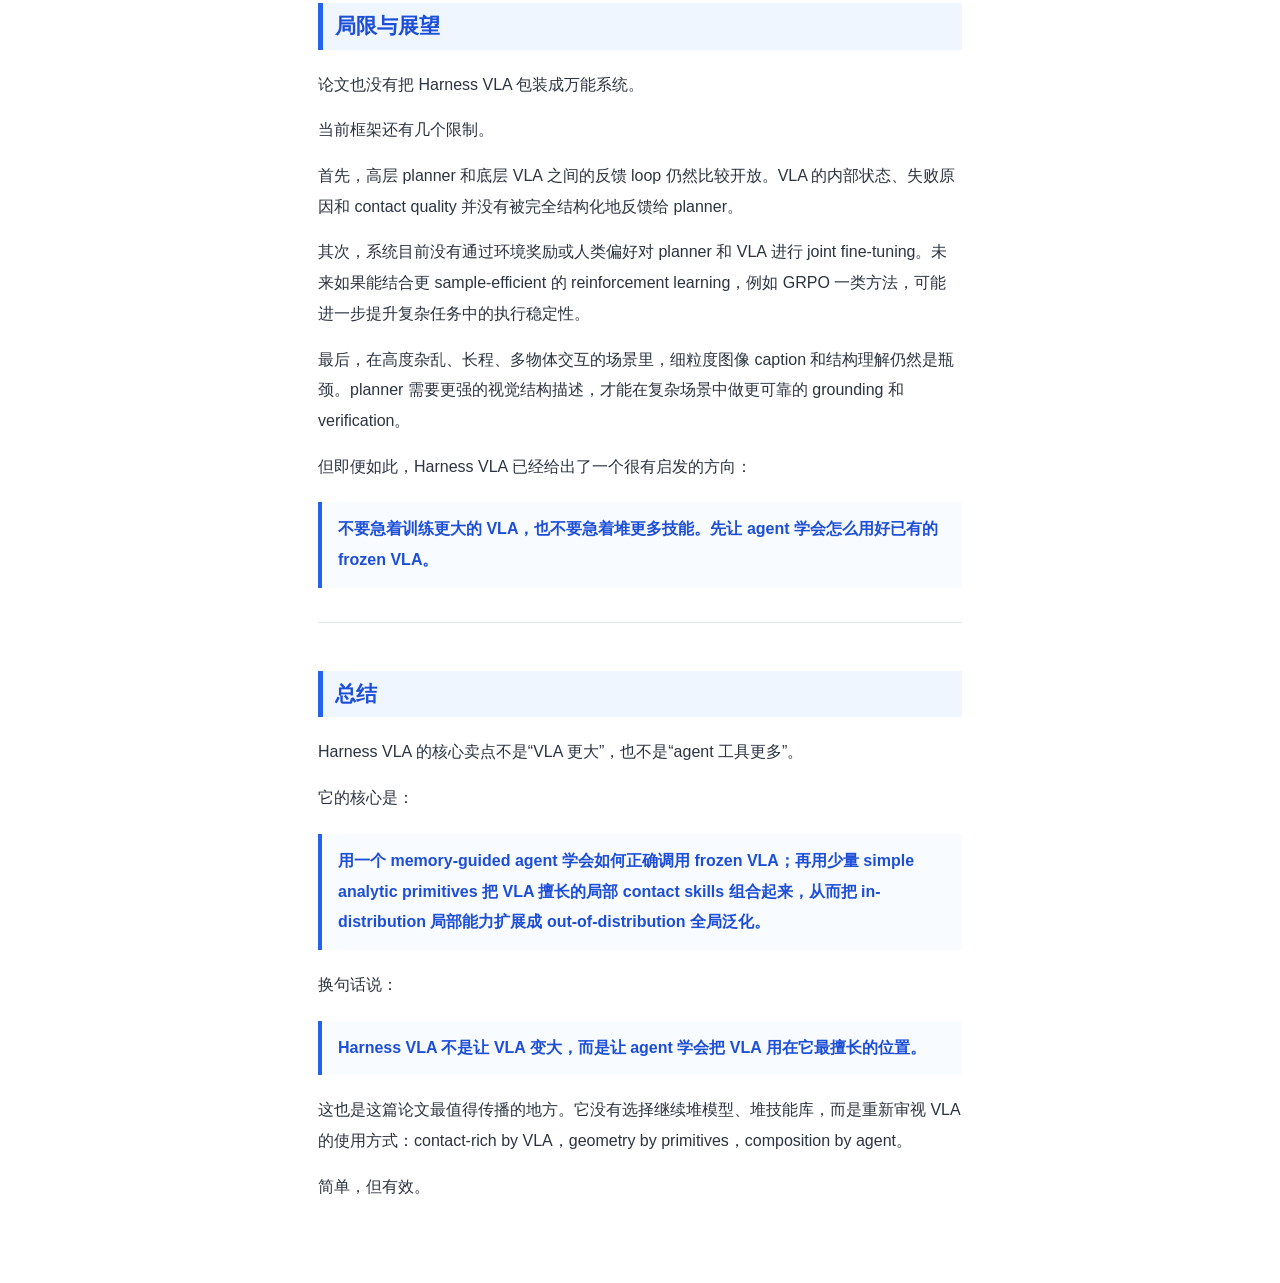
==== commit 9cc0891c: "Clarify VLA planner comparison" ====
--- a/gongzhonghao.html
+++ b/gongzhonghao.html
@@ -254,31 +254,18 @@
 </blockquote>
 <p>Harness VLA 的强点就在于，它不是固定偏向某一边，而是让 agent 学会二者的分工。</p>
 <hr />
-<h2>06. 和现有 agentic VLA 的区别</h2>
-<p>Harness VLA 很容易被误解成“又一个 VLA + planner 系统”，但它的定位其实更具体。</p>
-<p>它不是：</p>
-<ul>
-<li>训练一个新 VLA；</li>
-<li>finetune VLA；</li>
-<li>扩展大型 skill library；</li>
-<li>让 LLM 在部署时写新 primitive；</li>
-<li>把 VLA 当黑盒 end-to-end policy；</li>
-<li>用纯 analytic primitives 替代学习控制。</li>
-</ul>
-<p>它真正做的是：</p>
-<blockquote>
-<p><strong>固定一个小 primitive library，让 agent 在 few-shot memory 和 closed-loop execution 中学会如何组合 simple primitives 和 frozen VLA。</strong></p>
-</blockquote>
-<p>这个区别很重要。</p>
-<p>很多 agentic robot 方法的扩展路径是增加工具、增加 API、增加技能。但工具越多，agent 越需要判断哪个技能有效、哪个技能安全、哪个技能能泛化。Harness VLA 反过来做：primitive library 固定，部署时不扩技能；agent 学的是 orchestration。</p>
-<p>这也是它可以被概括成：</p>
-<blockquote>
-<p><strong>learning to use frozen VLAs with simple primitives。</strong></p>
-</blockquote>
-<p>这种设计让论文的故事非常清楚：</p>
-<blockquote>
-<p>VLA 的 contact skill 已经很有价值；真正需要解决的是，如何把这个局部能力放进一个可靠、可组合、可迁移的执行系统里。</p>
-</blockquote>
+<h2>06. 和普通 VLA + planner 系统的区别</h2>
+<p>Harness VLA 很容易被误解成“又一个 VLA + planner”。如果只是这样理解，会漏掉这篇论文最关键的点：它不是简单在 VLA 外面加一个高层任务分解器，而是在重新定义 VLA 在机器人系统里的使用接口。</p>
+<p>普通意义上的 VLA + planner 更像两层结构：planner 把长任务拆成若干语义子任务，VLA 接管某个子任务的连续执行。这里 planner 主要管“做什么”，VLA 仍然要自己处理“在哪里做、以什么姿态做、当前目标是否已经变了、接触前状态是否合适”。一旦布局、目标或语义绑定离开训练分布，高层 plan 看起来合理，底层 rollout 仍可能回到 VLA 在训练时熟悉的动作模式。</p>
+<p>Harness VLA 的分工更细。</p>
+<p>第一，VLA 被显式变成一个 <code>VLA ACT</code> primitive。它不再承担整段子任务，而是专注于 contact-rich phase 的局部控制。每次调用前，planner 都要结合当前 RGB-D observation、机器人状态和 memory，重新确定目标、接触区域和预接触位姿。</p>
+<p>第二，planner 不只是做语言层面的 task decomposition。它还负责 semantic re-grounding、spatial re-binding、staging、非接触移动和执行后的状态判断。也就是说，planner 不是简单“告诉 VLA 去做什么”，而是在把当前场景整理成更适合 VLA 发挥接触能力的局部状态。</p>
+<p>第三，Harness VLA 的 memory 学到的不是更多 skill，而是“怎么使用这套固定接口”。Task Specific Memory 记录某类任务中 primitive 的组织结构；Global Memory 记录跨任务的成功规则和失败模式。agent 复用的是操作规程和判断逻辑，而不是一串坐标或一个新增技能。</p>
+<p>所以它和普通 VLA + planner 的核心差异可以概括为：</p>
+<blockquote>
+<p><strong>普通 VLA + planner 是 planner 调用 VLA 完成子任务；Harness VLA 是 agent 学会把 frozen VLA 当作一个受控的 contact primitive 来使用。</strong></p>
+</blockquote>
+<p>这也是它“simple but effective”的地方：primitive library 很小，VLA 也不更新，但 planner 学会了如何在不同任务里重新 grounding、staging 和组合这些固定 primitive，把 frozen VLA 的局部接触能力转化成跨场景的泛化能力。</p>
 <hr />
 <h2>局限与展望</h2>
 <p>论文也没有把 Harness VLA 包装成万能系统。</p>
